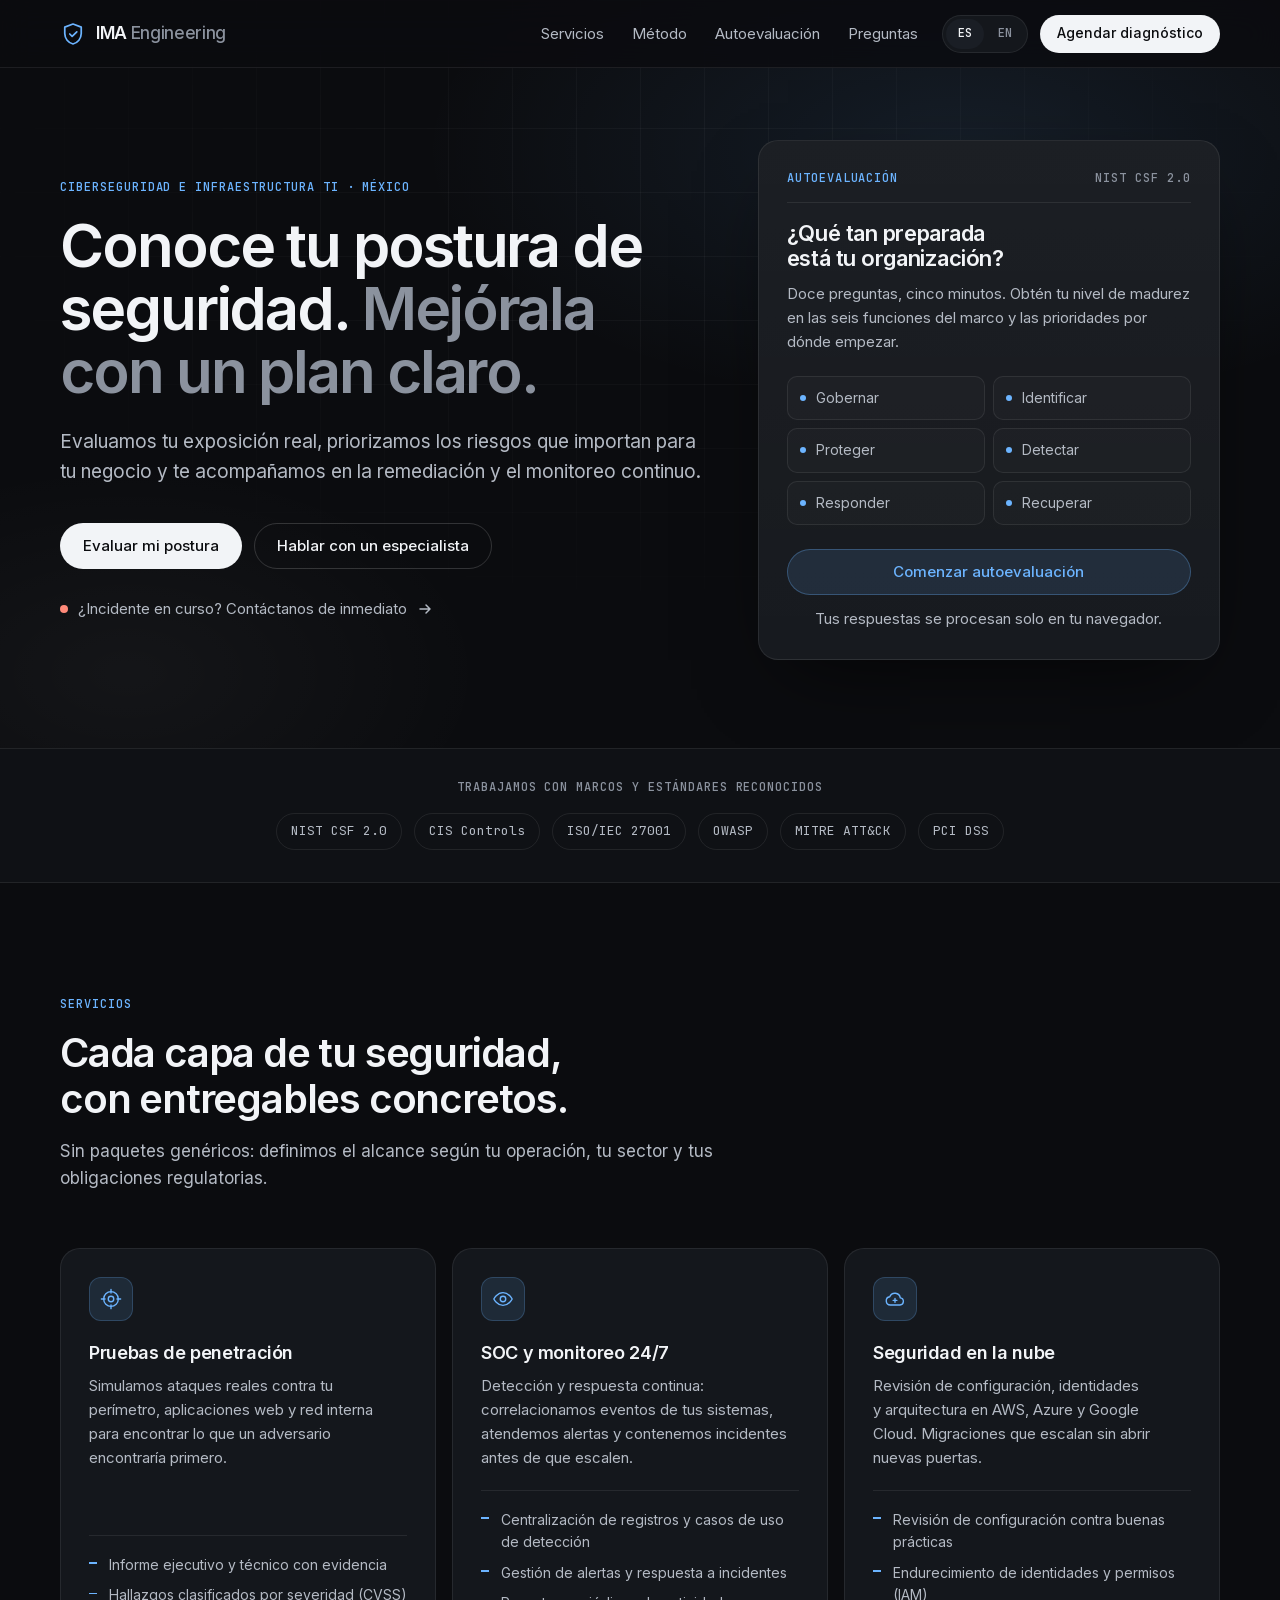
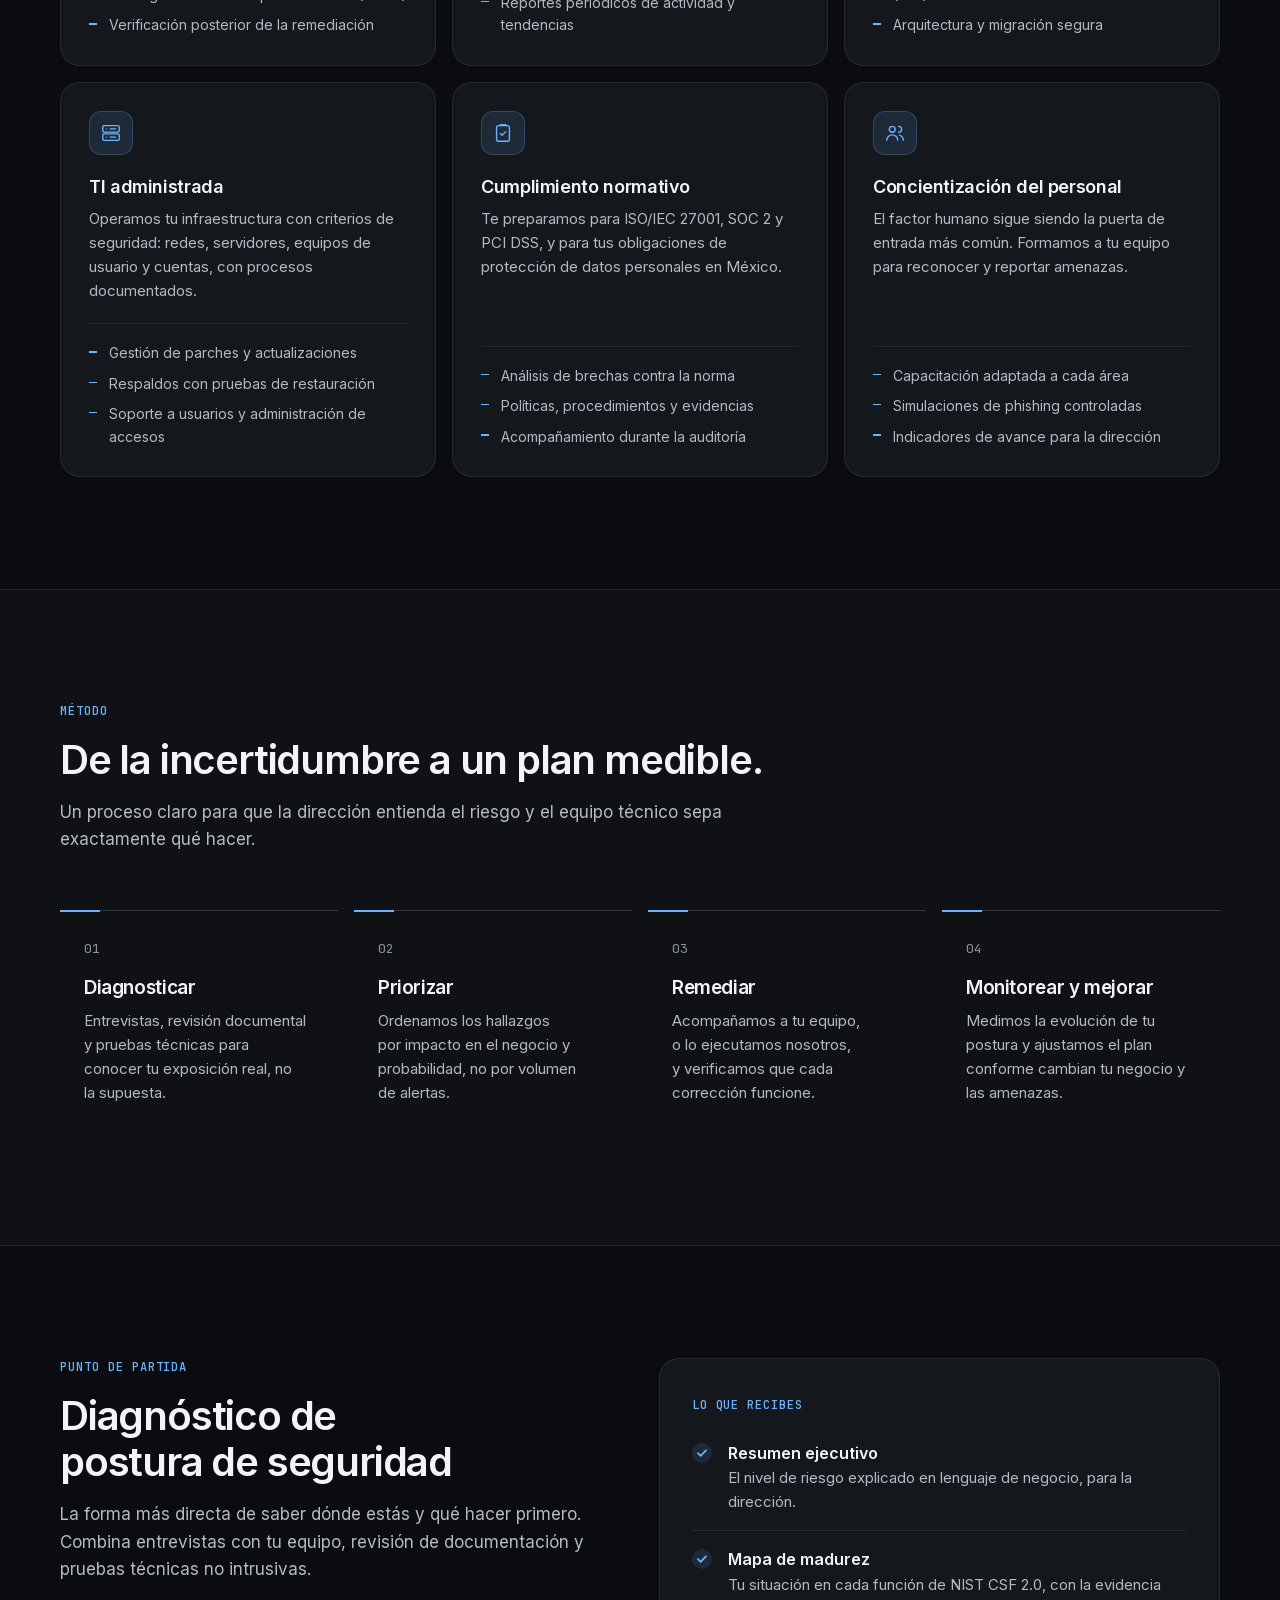
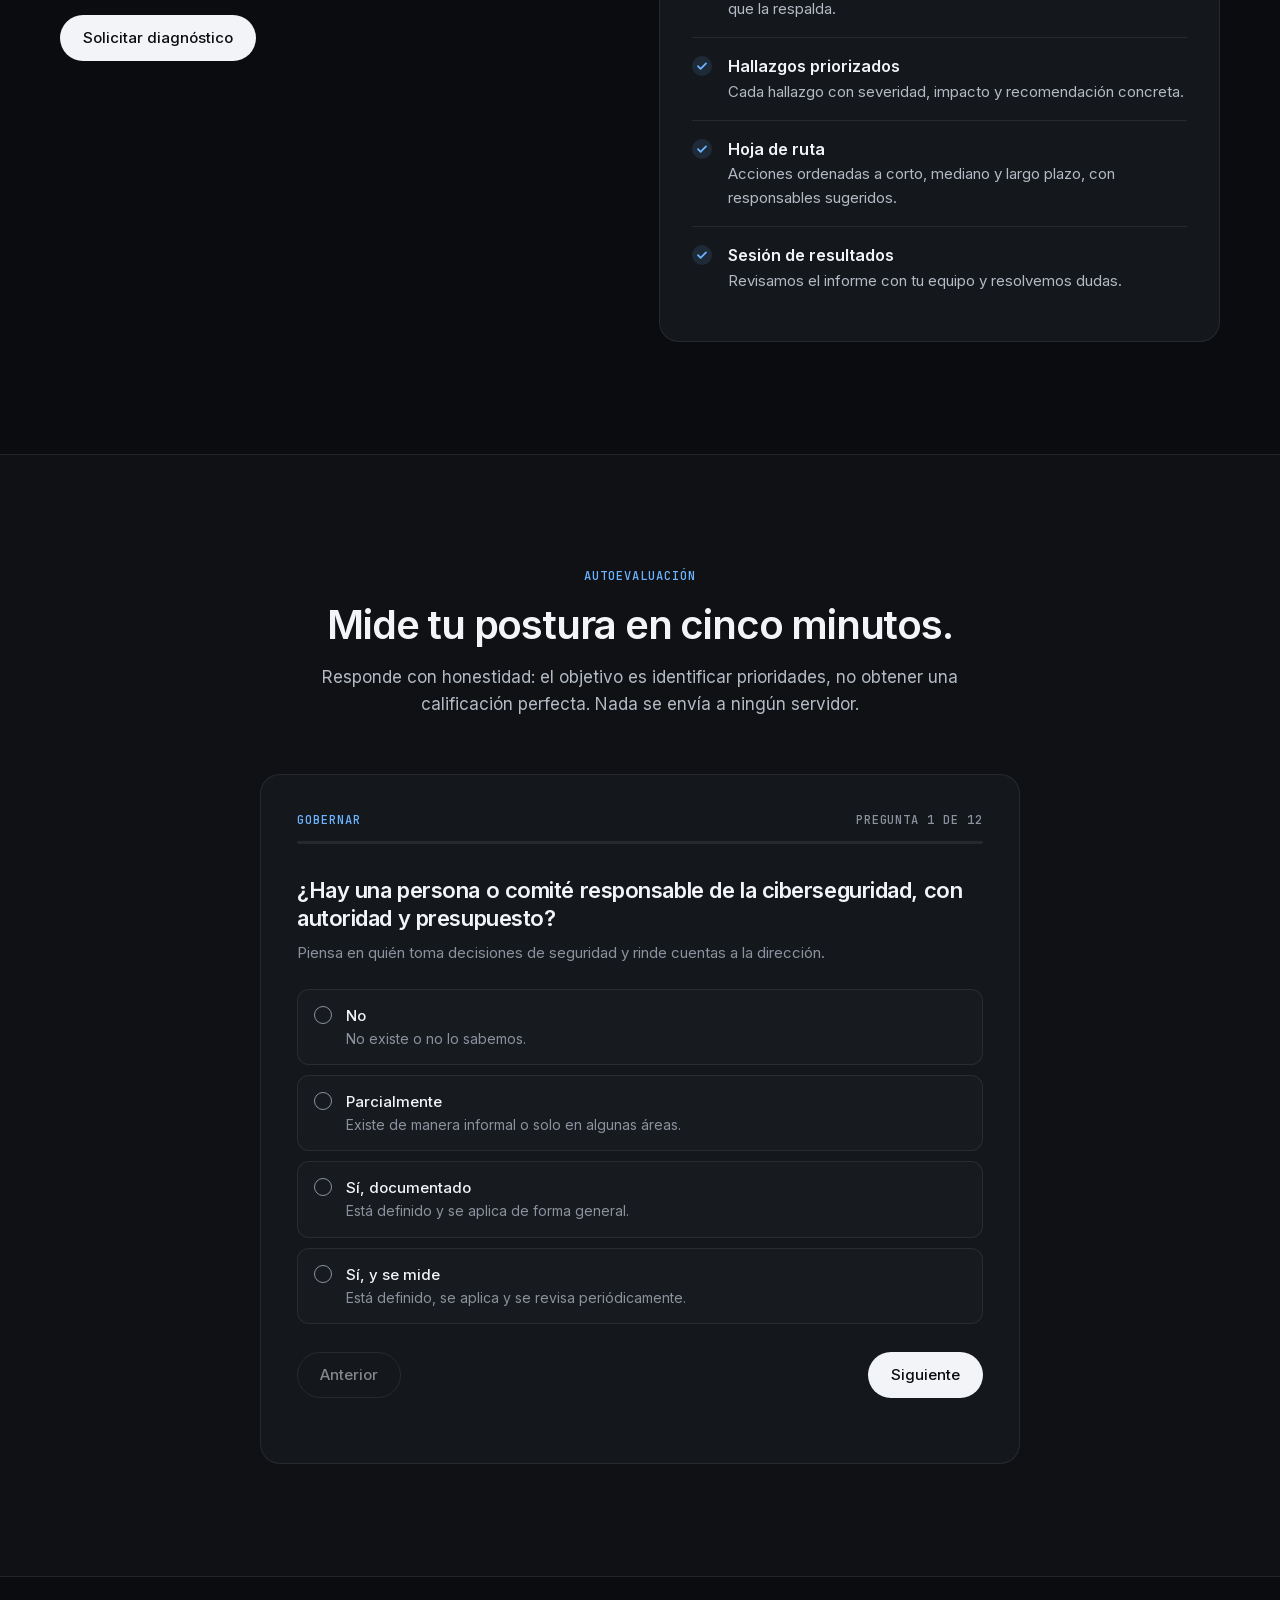
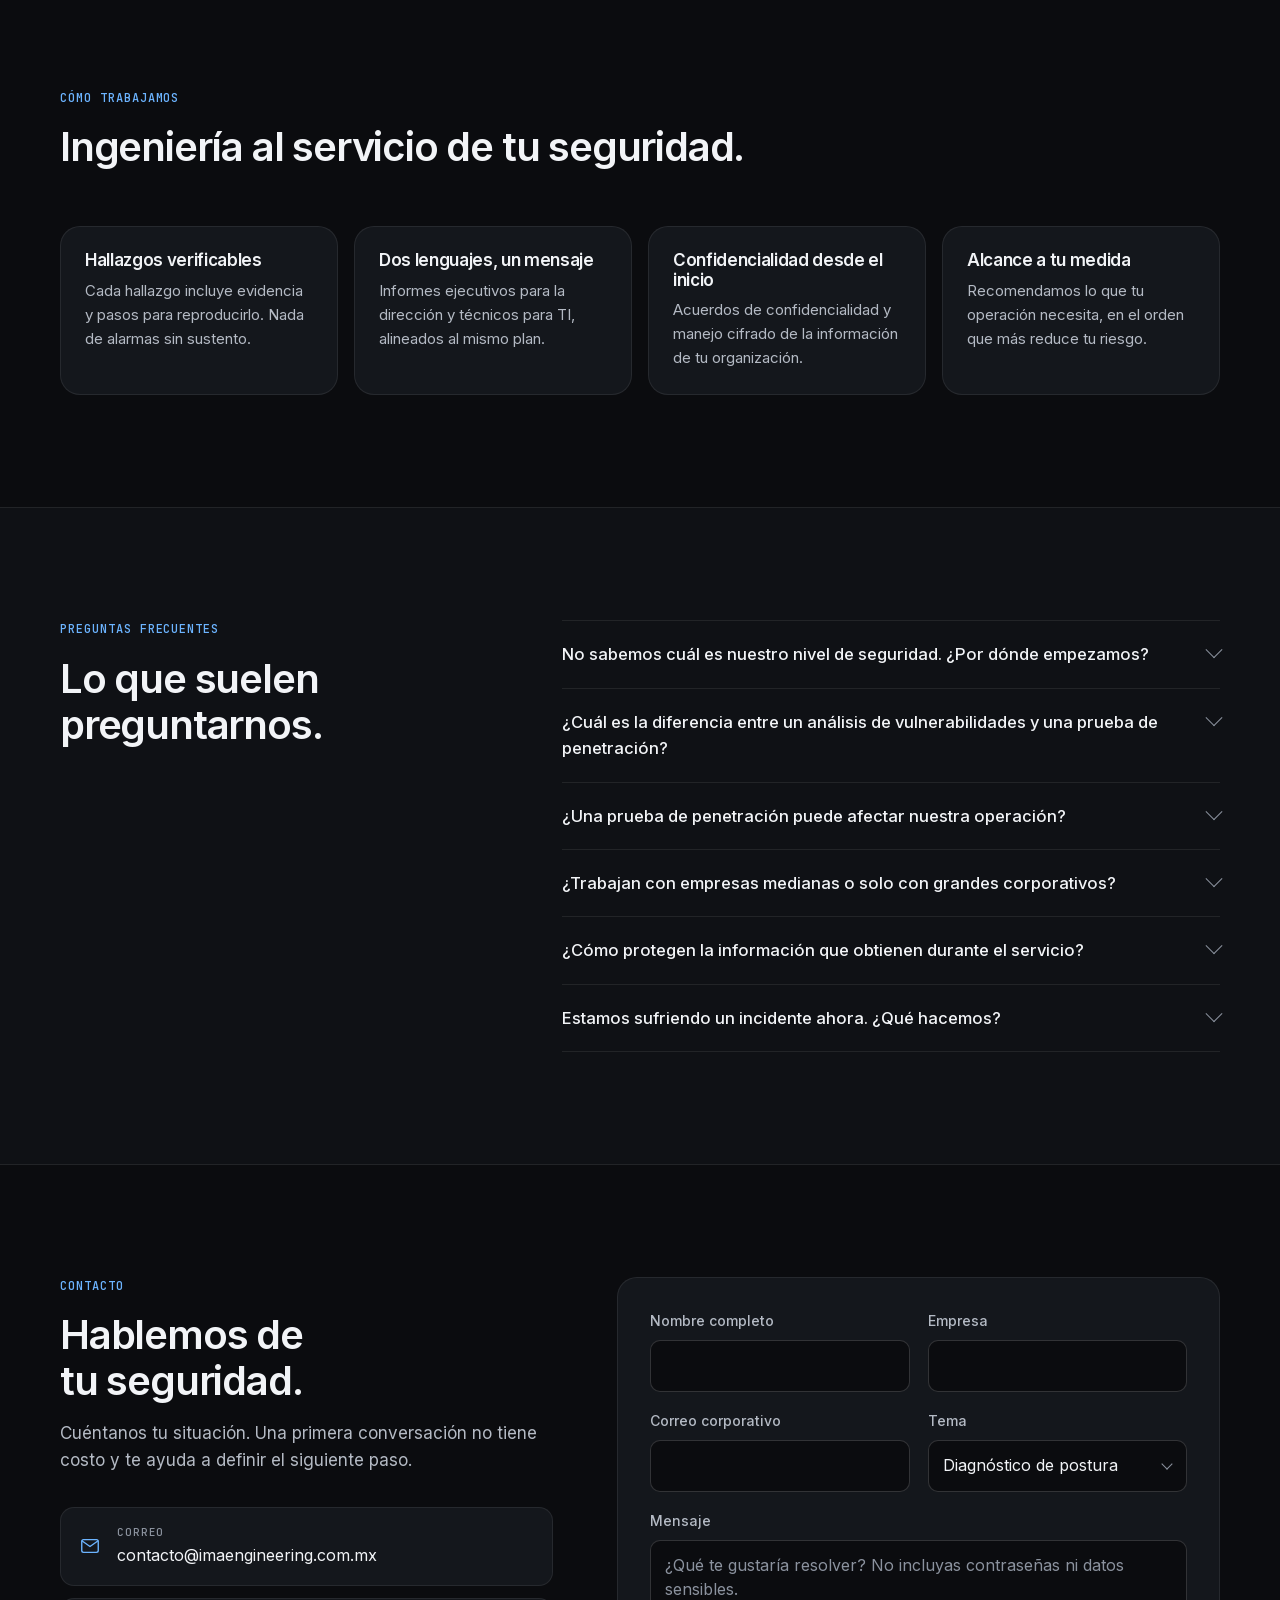
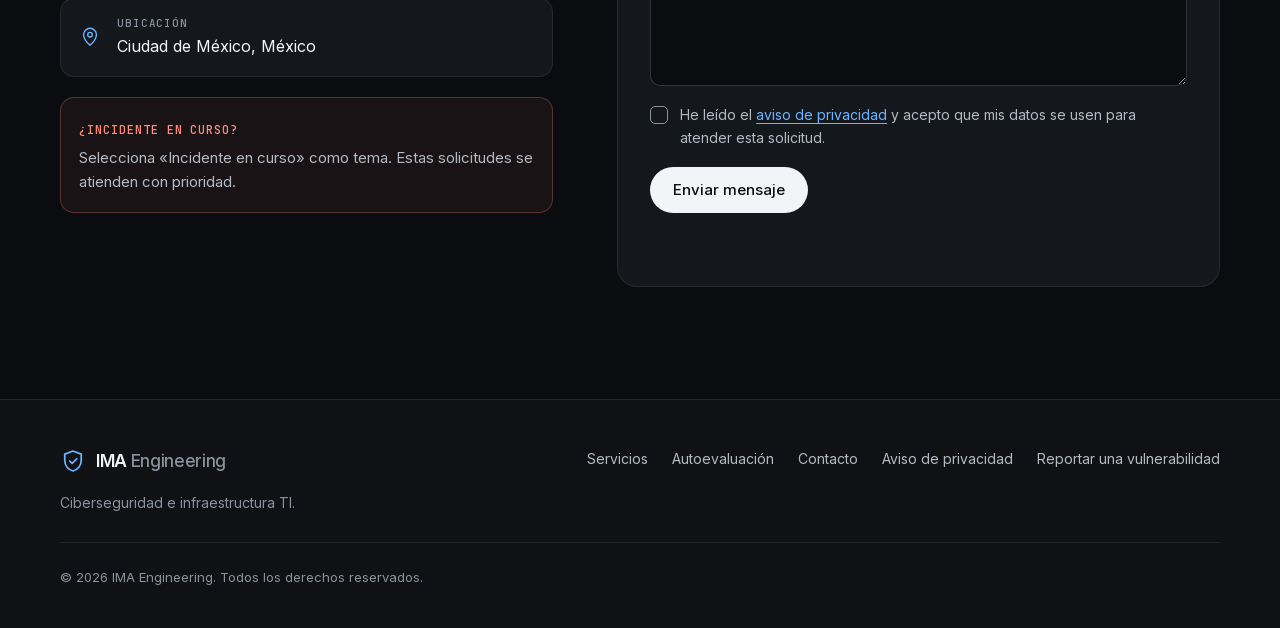
==== index.html @ cc009d23 "Conecta el formulario a Google Apps Script Co-Authored-By: Claude Opus 5.5 <noreply@anthropic.com>" ====
<!DOCTYPE html>
<html lang="es">
<head>
<meta charset="UTF-8">
<meta name="viewport" content="width=device-width, initial-scale=1">
<title>IMA Engineering — Ciberseguridad e infraestructura TI</title>
<meta name="description" content="Consultoría de ciberseguridad en México: diagnóstico de postura, pruebas de penetración, SOC y monitoreo, seguridad en la nube y cumplimiento. Evalúa tu postura de seguridad en minutos.">
<meta name="theme-color" content="#0b0c0f">
<meta name="color-scheme" content="dark">
<link rel="canonical" href="https://www.imaengineering.com.mx/">
<link rel="icon" href="/favicon.svg" type="image/svg+xml">
<link rel="apple-touch-icon" href="/apple-touch-icon.png">
<link rel="preload" href="/assets/fonts/inter-latin.woff2" as="font" type="font/woff2" crossorigin>

<meta property="og:type" content="website">
<meta property="og:site_name" content="IMA Engineering">
<meta property="og:locale" content="es_MX">
<meta property="og:url" content="https://www.imaengineering.com.mx/">
<meta property="og:title" content="IMA Engineering — Ciberseguridad e infraestructura TI">
<meta property="og:description" content="Conoce tu postura de seguridad y mejórala con un plan claro: diagnóstico, pruebas de penetración, monitoreo y cumplimiento.">
<meta property="og:image" content="https://www.imaengineering.com.mx/og-image.png">
<meta property="og:image:width" content="1200">
<meta property="og:image:height" content="630">
<meta name="twitter:card" content="summary_large_image">

<link rel="stylesheet" href="/assets/css/styles.css">
<script src="/assets/js/app.js" defer></script>

<script type="application/ld+json">
{
  "@context": "https://schema.org",
  "@type": "ProfessionalService",
  "name": "IMA Engineering",
  "url": "https://www.imaengineering.com.mx/",
  "logo": "https://www.imaengineering.com.mx/apple-touch-icon.png",
  "email": "contacto@imaengineering.com.mx",
  "description": "Consultoría de ciberseguridad e infraestructura TI: diagnóstico de postura, pruebas de penetración, SOC y monitoreo, seguridad en la nube y cumplimiento.",
  "areaServed": "MX",
  "address": { "@type": "PostalAddress", "addressLocality": "Ciudad de México", "addressCountry": "MX" },
  "knowsAbout": ["Ciberseguridad", "Pruebas de penetración", "NIST Cybersecurity Framework", "ISO/IEC 27001", "Seguridad en la nube", "SOC"]
}
</script>
</head>
<body>

<a class="skip-link" href="#main" data-i18n="skip">Saltar al contenido</a>

<header class="site-header" id="top">
  <div class="container header-inner">
    <a href="#top" class="brand" aria-label="IMA Engineering — inicio">
      <svg class="brand-mark" viewBox="0 0 24 24" aria-hidden="true"><path d="M12 2.8l7.6 2.9v5.9c0 4.6-3.2 8.5-7.6 9.6-4.4-1.1-7.6-5-7.6-9.6V5.7L12 2.8z"/><path d="M9 12l2.2 2.2L15.5 10"/></svg>
      <span class="brand-name">IMA <span>Engineering</span></span>
    </a>

    <nav class="site-nav" id="site-nav" aria-label="Principal">
      <ul>
        <li><a href="#servicios" data-i18n="nav.services">Servicios</a></li>
        <li><a href="#metodo" data-i18n="nav.method">Método</a></li>
        <li><a href="#autoevaluacion" data-i18n="nav.assessment">Autoevaluación</a></li>
        <li><a href="#faq" data-i18n="nav.faq">Preguntas</a></li>
        <li class="nav-cta-mobile"><a href="#contacto" class="btn btn-primary btn-block" data-i18n="nav.contact">Agendar diagnóstico</a></li>
      </ul>
    </nav>

    <div class="header-actions">
      <div class="lang-toggle" role="group" aria-label="Idioma / Language">
        <button type="button" class="lang-btn" data-lang="es" aria-pressed="true">ES</button>
        <button type="button" class="lang-btn" data-lang="en" aria-pressed="false">EN</button>
      </div>
      <a href="#contacto" class="btn btn-primary btn-sm header-cta" data-i18n="nav.contact">Agendar diagnóstico</a>
      <button type="button" class="menu-toggle" aria-controls="site-nav" aria-expanded="false" data-i18n-aria="nav.menu" aria-label="Abrir menú">
        <span></span><span></span>
      </button>
    </div>
  </div>
</header>

<main id="main">

<!-- Hero -->
<section class="hero" aria-labelledby="hero-title">
  <span id="hero" class="anchor-alias" aria-hidden="true"></span>
  <div class="hero-bg" aria-hidden="true"></div>
  <div class="container hero-inner">
    <div class="hero-copy">
      <p class="eyebrow" data-i18n="hero.eyebrow">Ciberseguridad e infraestructura TI · México</p>
      <h1 id="hero-title" data-i18n="hero.title">Conoce tu postura de seguridad. <span class="text-dim">Mejórala con un plan claro.</span></h1>
      <p class="lead" data-i18n="hero.lead">Evaluamos tu exposición real, priorizamos los riesgos que importan para tu negocio y te acompañamos en la remediación y el monitoreo continuo.</p>
      <div class="hero-ctas">
        <a href="#autoevaluacion" class="btn btn-primary" data-i18n="hero.cta1">Evaluar mi postura</a>
        <a href="#contacto" class="btn btn-ghost" data-i18n="hero.cta2">Hablar con un especialista</a>
      </div>
      <a href="#contacto" class="incident-link" data-topic="incidente">
        <span class="pulse" aria-hidden="true"></span>
        <span data-i18n="hero.incident">¿Incidente en curso? Contáctanos de inmediato</span>
        <svg viewBox="0 0 16 16" aria-hidden="true"><path d="M3 8h10M9 4l4 4-4 4"/></svg>
      </a>
    </div>

    <aside class="hero-card" aria-labelledby="hero-card-title">
      <div class="hero-card-head">
        <span class="mono-label" data-i18n="card.label">Autoevaluación</span>
        <span class="mono-label dim">NIST CSF 2.0</span>
      </div>
      <h2 id="hero-card-title" data-i18n="card.title">¿Qué tan preparada está tu organización?</h2>
      <p data-i18n="card.text">Doce preguntas, cinco minutos. Obtén tu nivel de madurez en las seis funciones del marco y las prioridades por dónde empezar.</p>
      <ul class="function-list">
        <li><span class="fn-dot"></span><span data-i18n="fn.GV">Gobernar</span></li>
        <li><span class="fn-dot"></span><span data-i18n="fn.ID">Identificar</span></li>
        <li><span class="fn-dot"></span><span data-i18n="fn.PR">Proteger</span></li>
        <li><span class="fn-dot"></span><span data-i18n="fn.DE">Detectar</span></li>
        <li><span class="fn-dot"></span><span data-i18n="fn.RS">Responder</span></li>
        <li><span class="fn-dot"></span><span data-i18n="fn.RC">Recuperar</span></li>
      </ul>
      <a href="#autoevaluacion" class="btn btn-outline btn-block" data-i18n="card.cta">Comenzar autoevaluación</a>
      <p class="fineprint" data-i18n="card.privacy">Tus respuestas se procesan solo en tu navegador.</p>
    </aside>
  </div>
</section>

<!-- Frameworks -->
<section class="frameworks" aria-labelledby="fw-title">
  <div class="container">
    <h2 id="fw-title" class="mono-label center" data-i18n="fw.title">Trabajamos con marcos y estándares reconocidos</h2>
    <ul class="fw-list">
      <li>NIST CSF 2.0</li>
      <li>CIS Controls</li>
      <li>ISO/IEC 27001</li>
      <li>OWASP</li>
      <li>MITRE ATT&amp;CK</li>
      <li>PCI DSS</li>
    </ul>
  </div>
</section>

<!-- Services -->
<section class="section" id="servicios" aria-labelledby="services-title">
  <span id="services" class="anchor-alias" aria-hidden="true"></span>
  <div class="container">
    <div class="section-head">
      <p class="eyebrow" data-i18n="svc.eyebrow">Servicios</p>
      <h2 id="services-title" data-i18n="svc.title">Cada capa de tu seguridad, con entregables concretos.</h2>
      <p class="section-lead" data-i18n="svc.lead">Sin paquetes genéricos: definimos el alcance según tu operación, tu sector y tus obligaciones regulatorias.</p>
    </div>

    <div class="services-grid">
      <article class="service-card reveal">
        <div class="service-icon" aria-hidden="true"><svg viewBox="0 0 24 24"><circle cx="12" cy="12" r="8"/><circle cx="12" cy="12" r="3"/><path d="M12 1.5v4M12 18.5v4M1.5 12h4M18.5 12h4"/></svg></div>
        <h3 data-i18n="svc.1.t">Pruebas de penetración</h3>
        <p data-i18n="svc.1.d">Simulamos ataques reales contra tu perímetro, aplicaciones web y red interna para encontrar lo que un adversario encontraría primero.</p>
        <ul class="deliverables">
          <li data-i18n="svc.1.a">Informe ejecutivo y técnico con evidencia</li>
          <li data-i18n="svc.1.b">Hallazgos clasificados por severidad (CVSS)</li>
          <li data-i18n="svc.1.c">Verificación posterior de la remediación</li>
        </ul>
      </article>

      <article class="service-card reveal">
        <div class="service-icon" aria-hidden="true"><svg viewBox="0 0 24 24"><path d="M2 12s3.6-7 10-7 10 7 10 7-3.6 7-10 7S2 12 2 12z"/><circle cx="12" cy="12" r="3"/></svg></div>
        <h3 data-i18n="svc.2.t">SOC y monitoreo 24/7</h3>
        <p data-i18n="svc.2.d">Detección y respuesta continua: correlacionamos eventos de tus sistemas, atendemos alertas y contenemos incidentes antes de que escalen.</p>
        <ul class="deliverables">
          <li data-i18n="svc.2.a">Centralización de registros y casos de uso de detección</li>
          <li data-i18n="svc.2.b">Gestión de alertas y respuesta a incidentes</li>
          <li data-i18n="svc.2.c">Reportes periódicos de actividad y tendencias</li>
        </ul>
      </article>

      <article class="service-card reveal">
        <div class="service-icon" aria-hidden="true"><svg viewBox="0 0 24 24"><path d="M7 18.5a4.5 4.5 0 0 1-.7-8.95 6 6 0 0 1 11.5 1.2A3.9 3.9 0 0 1 17.5 18.5H7z"/><path d="M12 11.5v4M10 13.5h4"/></svg></div>
        <h3 data-i18n="svc.3.t">Seguridad en la nube</h3>
        <p data-i18n="svc.3.d">Revisión de configuración, identidades y arquitectura en AWS, Azure y Google Cloud. Migraciones que escalan sin abrir nuevas puertas.</p>
        <ul class="deliverables">
          <li data-i18n="svc.3.a">Revisión de configuración contra buenas prácticas</li>
          <li data-i18n="svc.3.b">Endurecimiento de identidades y permisos (IAM)</li>
          <li data-i18n="svc.3.c">Arquitectura y migración segura</li>
        </ul>
      </article>

      <article class="service-card reveal">
        <div class="service-icon" aria-hidden="true"><svg viewBox="0 0 24 24"><rect x="3" y="4" width="18" height="7" rx="1.5"/><rect x="3" y="13" width="18" height="7" rx="1.5"/><path d="M7 7.5h.01M7 16.5h.01M11 7.5h6M11 16.5h6"/></svg></div>
        <h3 data-i18n="svc.4.t">TI administrada</h3>
        <p data-i18n="svc.4.d">Operamos tu infraestructura con criterios de seguridad: redes, servidores, equipos de usuario y cuentas, con procesos documentados.</p>
        <ul class="deliverables">
          <li data-i18n="svc.4.a">Gestión de parches y actualizaciones</li>
          <li data-i18n="svc.4.b">Respaldos con pruebas de restauración</li>
          <li data-i18n="svc.4.c">Soporte a usuarios y administración de accesos</li>
        </ul>
      </article>

      <article class="service-card reveal">
        <div class="service-icon" aria-hidden="true"><svg viewBox="0 0 24 24"><rect x="5" y="4" width="14" height="17" rx="2"/><path d="M9 4V2.8h6V4M9 12.5l2 2 4-4"/></svg></div>
        <h3 data-i18n="svc.5.t">Cumplimiento normativo</h3>
        <p data-i18n="svc.5.d">Te preparamos para ISO/IEC 27001, SOC 2 y PCI DSS, y para tus obligaciones de protección de datos personales en México.</p>
        <ul class="deliverables">
          <li data-i18n="svc.5.a">Análisis de brechas contra la norma</li>
          <li data-i18n="svc.5.b">Políticas, procedimientos y evidencias</li>
          <li data-i18n="svc.5.c">Acompañamiento durante la auditoría</li>
        </ul>
      </article>

      <article class="service-card reveal">
        <div class="service-icon" aria-hidden="true"><svg viewBox="0 0 24 24"><circle cx="9" cy="8" r="3.2"/><path d="M3 20c0-3.3 2.7-6 6-6s6 2.7 6 6"/><path d="M16 4.8a3.2 3.2 0 0 1 0 6.4M21 20c0-2.6-1.6-4.9-4-5.7"/></svg></div>
        <h3 data-i18n="svc.6.t">Concientización del personal</h3>
        <p data-i18n="svc.6.d">El factor humano sigue siendo la puerta de entrada más común. Formamos a tu equipo para reconocer y reportar amenazas.</p>
        <ul class="deliverables">
          <li data-i18n="svc.6.a">Capacitación adaptada a cada área</li>
          <li data-i18n="svc.6.b">Simulaciones de phishing controladas</li>
          <li data-i18n="svc.6.c">Indicadores de avance para la dirección</li>
        </ul>
      </article>
    </div>
  </div>
</section>

<!-- Method -->
<section class="section section-alt" id="metodo" aria-labelledby="method-title">
  <span id="about" class="anchor-alias" aria-hidden="true"></span>
  <div class="container">
    <div class="section-head">
      <p class="eyebrow" data-i18n="m.eyebrow">Método</p>
      <h2 id="method-title" data-i18n="m.title">De la incertidumbre a un plan medible.</h2>
      <p class="section-lead" data-i18n="m.lead">Un proceso claro para que la dirección entienda el riesgo y el equipo técnico sepa exactamente qué hacer.</p>
    </div>
    <ol class="steps">
      <li class="step reveal">
        <span class="step-num">01</span>
        <h3 data-i18n="m.1.t">Diagnosticar</h3>
        <p data-i18n="m.1.d">Entrevistas, revisión documental y pruebas técnicas para conocer tu exposición real, no la supuesta.</p>
      </li>
      <li class="step reveal">
        <span class="step-num">02</span>
        <h3 data-i18n="m.2.t">Priorizar</h3>
        <p data-i18n="m.2.d">Ordenamos los hallazgos por impacto en el negocio y probabilidad, no por volumen de alertas.</p>
      </li>
      <li class="step reveal">
        <span class="step-num">03</span>
        <h3 data-i18n="m.3.t">Remediar</h3>
        <p data-i18n="m.3.d">Acompañamos a tu equipo, o lo ejecutamos nosotros, y verificamos que cada corrección funcione.</p>
      </li>
      <li class="step reveal">
        <span class="step-num">04</span>
        <h3 data-i18n="m.4.t">Monitorear y mejorar</h3>
        <p data-i18n="m.4.d">Medimos la evolución de tu postura y ajustamos el plan conforme cambian tu negocio y las amenazas.</p>
      </li>
    </ol>
  </div>
</section>

<!-- Posture diagnostic offer -->
<section class="section" id="diagnostico" aria-labelledby="diag-title">
  <div class="container diag-layout">
    <div>
      <p class="eyebrow" data-i18n="d.eyebrow">Punto de partida</p>
      <h2 id="diag-title" data-i18n="d.title">Diagnóstico de postura de seguridad</h2>
      <p class="section-lead" data-i18n="d.lead">La forma más directa de saber dónde estás y qué hacer primero. Combina entrevistas con tu equipo, revisión de documentación y pruebas técnicas no intrusivas.</p>
      <a href="#contacto" class="btn btn-primary" data-topic="diagnostico" data-i18n="d.cta">Solicitar diagnóstico</a>
    </div>
    <div class="diag-panel reveal">
      <p class="mono-label" data-i18n="d.get">Lo que recibes</p>
      <ul class="check-list">
        <li><strong data-i18n="d.1.t">Resumen ejecutivo</strong><span data-i18n="d.1.d">El nivel de riesgo explicado en lenguaje de negocio, para la dirección.</span></li>
        <li><strong data-i18n="d.2.t">Mapa de madurez</strong><span data-i18n="d.2.d">Tu situación en cada función de NIST CSF 2.0, con la evidencia que la respalda.</span></li>
        <li><strong data-i18n="d.3.t">Hallazgos priorizados</strong><span data-i18n="d.3.d">Cada hallazgo con severidad, impacto y recomendación concreta.</span></li>
        <li><strong data-i18n="d.4.t">Hoja de ruta</strong><span data-i18n="d.4.d">Acciones ordenadas a corto, mediano y largo plazo, con responsables sugeridos.</span></li>
        <li><strong data-i18n="d.5.t">Sesión de resultados</strong><span data-i18n="d.5.d">Revisamos el informe con tu equipo y resolvemos dudas.</span></li>
      </ul>
    </div>
  </div>
</section>

<!-- Self assessment -->
<section class="section section-alt" id="autoevaluacion" aria-labelledby="assess-title">
  <div class="container">
    <div class="section-head center">
      <p class="eyebrow" data-i18n="a.eyebrow">Autoevaluación</p>
      <h2 id="assess-title" data-i18n="a.title">Mide tu postura en cinco minutos.</h2>
      <p class="section-lead" data-i18n="a.lead">Responde con honestidad: el objetivo es identificar prioridades, no obtener una calificación perfecta. Nada se envía a ningún servidor.</p>
    </div>

    <div class="assess" id="assess">
      <noscript><p class="assess-noscript">Activa JavaScript para usar la autoevaluación, o <a href="#contacto">contáctanos</a> y la hacemos contigo.</p></noscript>
      <div class="assess-progress" hidden>
        <div class="assess-meta">
          <span class="mono-label" id="assess-fn"></span>
          <span class="mono-label dim" id="assess-count"></span>
        </div>
        <div class="progress-track"><div class="progress-bar" id="assess-bar"></div></div>
      </div>
      <form class="assess-form" id="assess-form" hidden novalidate>
        <fieldset>
          <legend id="assess-q"></legend>
          <p class="assess-hint" id="assess-hint"></p>
          <div class="options" id="assess-options"></div>
        </fieldset>
        <div class="assess-nav">
          <button type="button" class="btn btn-ghost" id="assess-prev" data-i18n="a.prev">Anterior</button>
          <button type="submit" class="btn btn-primary" id="assess-next" data-i18n="a.next">Siguiente</button>
        </div>
      </form>
      <div class="assess-result" id="assess-result" hidden tabindex="-1" aria-live="polite"></div>
    </div>
  </div>
</section>

<!-- Principles -->
<section class="section" aria-labelledby="principles-title">
  <div class="container">
    <div class="section-head">
      <p class="eyebrow" data-i18n="p.eyebrow">Cómo trabajamos</p>
      <h2 id="principles-title" data-i18n="p.title">Ingeniería al servicio de tu seguridad.</h2>
    </div>
    <div class="principles">
      <div class="principle reveal">
        <h3 data-i18n="p.1.t">Hallazgos verificables</h3>
        <p data-i18n="p.1.d">Cada hallazgo incluye evidencia y pasos para reproducirlo. Nada de alarmas sin sustento.</p>
      </div>
      <div class="principle reveal">
        <h3 data-i18n="p.2.t">Dos lenguajes, un mensaje</h3>
        <p data-i18n="p.2.d">Informes ejecutivos para la dirección y técnicos para TI, alineados al mismo plan.</p>
      </div>
      <div class="principle reveal">
        <h3 data-i18n="p.3.t">Confidencialidad desde el inicio</h3>
        <p data-i18n="p.3.d">Acuerdos de confidencialidad y manejo cifrado de la información de tu organización.</p>
      </div>
      <div class="principle reveal">
        <h3 data-i18n="p.4.t">Alcance a tu medida</h3>
        <p data-i18n="p.4.d">Recomendamos lo que tu operación necesita, en el orden que más reduce tu riesgo.</p>
      </div>
    </div>
  </div>
</section>

<!-- FAQ -->
<section class="section section-alt" id="faq" aria-labelledby="faq-title">
  <div class="container faq-layout">
    <div>
      <p class="eyebrow" data-i18n="f.eyebrow">Preguntas frecuentes</p>
      <h2 id="faq-title" data-i18n="f.title">Lo que suelen preguntarnos.</h2>
    </div>
    <div class="faq-list">
      <details>
        <summary data-i18n="f.1.q">No sabemos cuál es nuestro nivel de seguridad. ¿Por dónde empezamos?</summary>
        <p data-i18n="f.1.a">Con la autoevaluación de esta página tendrás una primera idea. El siguiente paso es el diagnóstico de postura: confirma esa idea con evidencia y te entrega una hoja de ruta priorizada.</p>
      </details>
      <details>
        <summary data-i18n="f.2.q">¿Cuál es la diferencia entre un análisis de vulnerabilidades y una prueba de penetración?</summary>
        <p data-i18n="f.2.a">El análisis de vulnerabilidades identifica debilidades conocidas de forma amplia y automatizada. La prueba de penetración va más allá: un especialista intenta explotarlas y encadenarlas para demostrar el impacto real.</p>
      </details>
      <details>
        <summary data-i18n="f.3.q">¿Una prueba de penetración puede afectar nuestra operación?</summary>
        <p data-i18n="f.3.a">Acordamos por escrito el alcance, las ventanas de ejecución y los contactos de escalamiento. Las pruebas de mayor riesgo se coordinan contigo y se pueden realizar fuera de horario.</p>
      </details>
      <details>
        <summary data-i18n="f.4.q">¿Trabajan con empresas medianas o solo con grandes corporativos?</summary>
        <p data-i18n="f.4.a">Con ambas. El alcance se ajusta al tamaño y la complejidad de tu organización, para que la inversión sea proporcional al riesgo.</p>
      </details>
      <details>
        <summary data-i18n="f.5.q">¿Cómo protegen la información que obtienen durante el servicio?</summary>
        <p data-i18n="f.5.a">Firmamos acuerdos de confidencialidad, limitamos el acceso a quienes participan en el proyecto, ciframos la información en tránsito y en reposo, y la eliminamos al cerrar el proyecto según lo acordado.</p>
      </details>
      <details>
        <summary data-i18n="f.6.q">Estamos sufriendo un incidente ahora. ¿Qué hacemos?</summary>
        <p data-i18n="f.6.a">No apagues los equipos afectados: aíslalos de la red para conservar evidencia. Escríbenos de inmediato usando el tema «Incidente en curso» en el formulario y te contactaremos con prioridad.</p>
      </details>
    </div>
  </div>
</section>

<!-- Contact -->
<section class="section" id="contacto" aria-labelledby="contact-title">
  <span id="contact" class="anchor-alias" aria-hidden="true"></span>
  <div class="container contact-layout">
    <div>
      <p class="eyebrow" data-i18n="c.eyebrow">Contacto</p>
      <h2 id="contact-title" data-i18n="c.title">Hablemos de tu seguridad.</h2>
      <p class="section-lead" data-i18n="c.lead">Cuéntanos tu situación. Una primera conversación no tiene costo y te ayuda a definir el siguiente paso.</p>
      <ul class="contact-info">
        <li>
          <svg viewBox="0 0 24 24" aria-hidden="true"><rect x="3" y="5" width="18" height="14" rx="2"/><path d="M3.5 6.5l8.5 6 8.5-6"/></svg>
          <div><span class="mono-label" data-i18n="c.email">Correo</span><a href="mailto:contacto@imaengineering.com.mx">contacto@imaengineering.com.mx</a></div>
        </li>
        <li>
          <svg viewBox="0 0 24 24" aria-hidden="true"><path d="M12 21s-7-6.2-7-11.5a7 7 0 0 1 14 0C19 14.8 12 21 12 21z"/><circle cx="12" cy="9.5" r="2.5"/></svg>
          <div><span class="mono-label" data-i18n="c.loc">Ubicación</span><span data-i18n="c.locv">Ciudad de México, México</span></div>
        </li>
      </ul>
      <div class="incident-box">
        <p class="mono-label alert" data-i18n="c.inc.t">¿Incidente en curso?</p>
        <p data-i18n="c.inc.d">Selecciona «Incidente en curso» como tema. Estas solicitudes se atienden con prioridad.</p>
      </div>
    </div>

    <form class="contact-form" id="contact-form" action="mailto:contacto@imaengineering.com.mx" method="post" enctype="text/plain" novalidate data-endpoint="https://script.google.com/macros/s/AKfycbzgKtANRmc7AVUzpFrGL4bm3VHxTHNglAPPRWrinMG3oj0Am-L0MEJ1S_IWmsJgCCaM/exec">
      <div class="field-row">
        <div class="field">
          <label for="cf-name" data-i18n="c.f.name">Nombre completo</label>
          <input id="cf-name" name="nombre" type="text" autocomplete="name" required maxlength="120">
        </div>
        <div class="field">
          <label for="cf-company" data-i18n="c.f.company">Empresa</label>
          <input id="cf-company" name="empresa" type="text" autocomplete="organization" maxlength="120">
        </div>
      </div>
      <div class="field-row">
        <div class="field">
          <label for="cf-email" data-i18n="c.f.email">Correo corporativo</label>
          <input id="cf-email" name="correo" type="email" autocomplete="email" required maxlength="160">
        </div>
        <div class="field">
          <label for="cf-topic" data-i18n="c.f.topic">Tema</label>
          <div class="select-wrap">
            <select id="cf-topic" name="tema" required>
              <option value="diagnostico" data-i18n="c.t.diag">Diagnóstico de postura</option>
              <option value="pentest" data-i18n="c.t.pentest">Pruebas de penetración</option>
              <option value="soc" data-i18n="c.t.soc">SOC y monitoreo</option>
              <option value="nube" data-i18n="c.t.cloud">Seguridad en la nube</option>
              <option value="ti" data-i18n="c.t.it">TI administrada</option>
              <option value="cumplimiento" data-i18n="c.t.comp">Cumplimiento normativo</option>
              <option value="capacitacion" data-i18n="c.t.train">Concientización del personal</option>
              <option value="incidente" data-i18n="c.t.inc">Incidente en curso</option>
              <option value="otro" data-i18n="c.t.other">Otro</option>
            </select>
          </div>
        </div>
      </div>
      <div class="field">
        <label for="cf-msg" data-i18n="c.f.msg">Mensaje</label>
        <textarea id="cf-msg" name="mensaje" rows="5" required maxlength="4000" data-i18n-placeholder="c.f.msgph" placeholder="¿Qué te gustaría resolver? No incluyas contraseñas ni datos sensibles."></textarea>
      </div>
      <div class="hp" aria-hidden="true">
        <label for="cf-web">Sitio web</label>
        <input id="cf-web" name="sitio_web" type="text" tabindex="-1" autocomplete="off">
      </div>
      <label class="consent">
        <input type="checkbox" name="consentimiento" required>
        <span data-i18n="c.f.consent">He leído el <a href="/aviso-de-privacidad">aviso de privacidad</a> y acepto que mis datos se usen para atender esta solicitud.</span>
      </label>
      <button type="submit" class="btn btn-primary" data-i18n="c.f.send">Enviar mensaje</button>
      <p class="form-status" id="form-status" role="status" aria-live="polite"></p>
    </form>
  </div>
</section>

</main>

<footer class="site-footer">
  <div class="container footer-inner">
    <div>
      <a href="#top" class="brand" aria-label="IMA Engineering — inicio">
        <svg class="brand-mark" viewBox="0 0 24 24" aria-hidden="true"><path d="M12 2.8l7.6 2.9v5.9c0 4.6-3.2 8.5-7.6 9.6-4.4-1.1-7.6-5-7.6-9.6V5.7L12 2.8z"/><path d="M9 12l2.2 2.2L15.5 10"/></svg>
        <span class="brand-name">IMA <span>Engineering</span></span>
      </a>
      <p class="footer-tag" data-i18n="ft.tag">Ciberseguridad e infraestructura TI.</p>
    </div>
    <nav class="footer-links" aria-label="Pie de página">
      <a href="#servicios" data-i18n="nav.services">Servicios</a>
      <a href="#autoevaluacion" data-i18n="nav.assessment">Autoevaluación</a>
      <a href="#contacto" data-i18n="ft.contact">Contacto</a>
      <a href="/aviso-de-privacidad" data-i18n="ft.privacy">Aviso de privacidad</a>
      <a href="/.well-known/security.txt" data-i18n="ft.disclosure">Reportar una vulnerabilidad</a>
    </nav>
    <p class="footer-copy">© <span id="year">2026</span> IMA Engineering. <span data-i18n="ft.rights">Todos los derechos reservados.</span></p>
  </div>
</footer>

</body>
</html>
---- assets/css/styles.css ----
/* IMA Engineering — estilos del sitio */

@font-face {
  font-family: "Inter";
  font-style: normal;
  font-weight: 300 700;
  font-display: swap;
  src: url("../fonts/inter-latin.woff2") format("woff2");
}
@font-face {
  font-family: "JetBrains Mono";
  font-style: normal;
  font-weight: 400 500;
  font-display: swap;
  src: url("../fonts/jetbrains-mono-latin.woff2") format("woff2");
}

:root {
  --bg: #0b0c0f;
  --bg-alt: #0f1115;
  --surface: #14171c;
  --surface-2: #1a1e25;
  --border: rgba(255, 255, 255, 0.08);
  --border-strong: rgba(255, 255, 255, 0.16);
  --text: #f2f4f7;
  --text-2: #b4bac4;   /* ~9:1 sobre --bg */
  --text-3: #8b929e;   /* ~6:1 sobre --bg */
  --accent: #6cb4ff;
  --accent-soft: rgba(108, 180, 255, 0.12);
  --alert: #ff8a7a;
  --ok: #5fd39a;

  --font: "Inter", -apple-system, BlinkMacSystemFont, "Segoe UI", Roboto, "Helvetica Neue", Arial, sans-serif;
  --mono: "JetBrains Mono", ui-monospace, SFMono-Regular, Menlo, Consolas, monospace;

  --radius: 14px;
  --radius-lg: 20px;
  --header-h: 68px;
  --gutter: 24px;
  --max: 1160px;
  color-scheme: dark;
}

*, *::before, *::after { box-sizing: border-box; }
* { margin: 0; padding: 0; }

html {
  -webkit-text-size-adjust: 100%;
  text-size-adjust: 100%;
  scroll-behavior: smooth;
  scroll-padding-top: calc(var(--header-h) + 16px);
}

body {
  background: var(--bg);
  color: var(--text);
  font-family: var(--font);
  font-size: 16px;
  line-height: 1.6;
  -webkit-font-smoothing: antialiased;
  -moz-osx-font-smoothing: grayscale;
  overflow-x: hidden;
}

img, svg { display: block; max-width: 100%; }
a { color: inherit; }
button, input, select, textarea { font: inherit; color: inherit; }
ul, ol { list-style: none; }

:focus-visible {
  outline: 2px solid var(--accent);
  outline-offset: 3px;
  border-radius: 6px;
}

.container {
  width: 100%;
  max-width: calc(var(--max) + var(--gutter) * 2);
  margin: 0 auto;
  padding: 0 var(--gutter);
}

.skip-link {
  position: absolute; left: 16px; top: -100px;
  z-index: 200;
  background: var(--text); color: var(--bg);
  padding: 10px 16px; border-radius: 8px;
  text-decoration: none; font-weight: 500;
}
.skip-link:focus { top: 12px; }

.anchor-alias { position: relative; top: calc(-1 * var(--header-h)); display: block; height: 0; }

/* ---------- Typography ---------- */
h1, h2, h3 { font-weight: 600; letter-spacing: -0.02em; line-height: 1.15; }
h1 { font-size: clamp(2.25rem, 5.2vw, 3.75rem); letter-spacing: -0.035em; line-height: 1.05; }
h2 { font-size: clamp(1.75rem, 3.4vw, 2.5rem); letter-spacing: -0.03em; }
h3 { font-size: 1.125rem; }
h1, h2 { text-wrap: balance; }
p { text-wrap: pretty; }

.text-dim { color: var(--text-3); }

.eyebrow, .mono-label {
  font-family: var(--mono);
  font-size: 0.75rem;
  font-weight: 500;
  letter-spacing: 0.08em;
  text-transform: uppercase;
  color: var(--accent);
}
.eyebrow { display: block; margin-bottom: 16px; }
.mono-label { display: inline-block; }
.mono-label.dim { color: var(--text-3); }
.mono-label.alert { color: var(--alert); }
.center { text-align: center; }

.lead { font-size: clamp(1.0625rem, 1.6vw, 1.1875rem); color: var(--text-2); max-width: 36em; }
.section-lead { color: var(--text-2); font-size: 1.0625rem; max-width: 40em; margin-top: 16px; }
.fineprint { font-size: 0.8125rem; color: var(--text-3); }

/* ---------- Buttons ---------- */
.btn {
  display: inline-flex; align-items: center; justify-content: center; gap: 8px;
  min-height: 46px;
  padding: 12px 22px;
  border-radius: 999px;
  border: 1px solid transparent;
  font-size: 0.9375rem; font-weight: 500;
  line-height: 1.2;
  text-decoration: none;
  cursor: pointer;
  transition: background-color .2s ease, border-color .2s ease, color .2s ease, transform .2s ease;
  -webkit-tap-highlight-color: transparent;
  white-space: nowrap;
}
.btn:active { transform: translateY(1px); }
.btn-primary { background: var(--text); color: var(--bg); }
.btn-primary:hover { background: #ffffff; }
.btn-ghost { background: transparent; color: var(--text); border-color: var(--border-strong); }
.btn-ghost:hover { background: rgba(255,255,255,.05); border-color: rgba(255,255,255,.28); }
.btn-outline { background: var(--accent-soft); color: var(--accent); border-color: rgba(108,180,255,.3); }
.btn-outline:hover { background: rgba(108,180,255,.2); }
.btn-sm { min-height: 38px; padding: 8px 16px; font-size: 0.875rem; }
.btn-block { width: 100%; }
.btn[disabled] { opacity: .5; cursor: not-allowed; }

/* ---------- Header ---------- */
.site-header {
  position: fixed; top: 0; left: 0; right: 0;
  z-index: 100;
  height: var(--header-h);
  background: rgba(11, 12, 15, 0.82);
  -webkit-backdrop-filter: saturate(160%) blur(16px);
  backdrop-filter: saturate(160%) blur(16px);
  border-bottom: 1px solid var(--border);
}
.header-inner { height: 100%; display: flex; align-items: center; gap: 24px; }

.brand { display: inline-flex; align-items: center; gap: 10px; text-decoration: none; color: var(--text); }
.brand-mark { width: 26px; height: 26px; fill: none; stroke: var(--accent); stroke-width: 1.6; stroke-linejoin: round; stroke-linecap: round; }
.brand-name { font-weight: 600; letter-spacing: -0.02em; font-size: 1.0625rem; }
.brand-name span { color: var(--text-3); font-weight: 500; }

.site-nav { margin-left: auto; }
.site-nav ul { display: flex; align-items: center; gap: 28px; }
.site-nav a:not(.btn) {
  color: var(--text-2); text-decoration: none; font-size: 0.9375rem;
  transition: color .2s ease;
}
.site-nav a:not(.btn):hover { color: var(--text); }
.nav-cta-mobile { display: none; }

.header-actions { display: flex; align-items: center; gap: 12px; }

.lang-toggle {
  display: inline-flex; padding: 3px; gap: 2px;
  border: 1px solid var(--border); border-radius: 999px;
  background: var(--surface);
}
.lang-btn {
  font-family: var(--mono); font-size: 0.75rem; font-weight: 500; letter-spacing: .04em;
  min-width: 38px; min-height: 30px; padding: 4px 10px;
  border: 0; border-radius: 999px; background: transparent; color: var(--text-3);
  cursor: pointer; transition: background-color .2s, color .2s;
}
.lang-btn:hover { color: var(--text); }
.lang-btn[aria-pressed="true"] { background: var(--surface-2); color: var(--text); }

.menu-toggle {
  display: none;
  width: 44px; height: 44px;
  border: 1px solid var(--border); border-radius: 12px;
  background: var(--surface); cursor: pointer;
  position: relative;
}
.menu-toggle span {
  position: absolute; left: 13px; right: 13px; height: 1.5px; background: var(--text);
  transition: transform .25s ease;
}
.menu-toggle span:first-child { top: 17px; }
.menu-toggle span:last-child { top: 25px; }
.menu-toggle[aria-expanded="true"] span:first-child { transform: translateY(4px) rotate(45deg); }
.menu-toggle[aria-expanded="true"] span:last-child { transform: translateY(-4px) rotate(-45deg); }

/* ---------- Hero ---------- */
.hero {
  position: relative;
  padding: calc(var(--header-h) + 72px) 0 88px;
  overflow: hidden;
}
.hero-bg {
  position: absolute; inset: 0; z-index: -1;
  background:
    radial-gradient(60% 50% at 75% 20%, rgba(108,180,255,.10), transparent 70%),
    radial-gradient(40% 40% at 10% 90%, rgba(255,255,255,.04), transparent 70%);
}
.hero-bg::after {
  content: "";
  position: absolute; inset: 0;
  background-image:
    linear-gradient(rgba(255,255,255,.035) 1px, transparent 1px),
    linear-gradient(90deg, rgba(255,255,255,.035) 1px, transparent 1px);
  background-size: 64px 64px;
  -webkit-mask-image: radial-gradient(70% 70% at 50% 30%, #000 20%, transparent 80%);
  mask-image: radial-gradient(70% 70% at 50% 30%, #000 20%, transparent 80%);
}
.hero-inner {
  display: grid;
  grid-template-columns: minmax(0, 1.25fr) minmax(0, 0.9fr);
  gap: 56px;
  align-items: center;
}
.hero-copy h1 { margin-bottom: 24px; }
.hero-ctas { display: flex; flex-wrap: wrap; gap: 12px; margin-top: 36px; }

.incident-link {
  display: inline-flex; align-items: center; gap: 10px;
  margin-top: 28px;
  color: var(--text-2); text-decoration: none; font-size: 0.9375rem;
  transition: color .2s;
}
.incident-link:hover { color: var(--text); }
.incident-link svg { width: 16px; height: 16px; fill: none; stroke: currentColor; stroke-width: 1.5; stroke-linecap: round; stroke-linejoin: round; transition: transform .2s; }
.incident-link:hover svg { transform: translateX(3px); }
.pulse {
  width: 8px; height: 8px; border-radius: 50%; background: var(--alert); flex: none;
  box-shadow: 0 0 0 0 rgba(255,138,122,.6);
  animation: pulse 2.4s ease-out infinite;
}
@keyframes pulse {
  0% { box-shadow: 0 0 0 0 rgba(255,138,122,.55); }
  70%, 100% { box-shadow: 0 0 0 10px rgba(255,138,122,0); }
}

.hero-card {
  background: linear-gradient(180deg, rgba(255,255,255,.035), rgba(255,255,255,.01)), var(--surface);
  border: 1px solid var(--border);
  border-radius: var(--radius-lg);
  padding: 28px;
  box-shadow: 0 30px 80px -30px rgba(0,0,0,.7);
}
.hero-card-head { display: flex; justify-content: space-between; gap: 12px; margin-bottom: 18px; padding-bottom: 14px; border-bottom: 1px solid var(--border); }
.hero-card h2 { font-size: 1.375rem; letter-spacing: -0.02em; margin-bottom: 10px; }
.hero-card > p { color: var(--text-2); font-size: 0.9375rem; }
.function-list {
  display: grid; grid-template-columns: 1fr 1fr; gap: 8px;
  margin: 22px 0 24px;
}
.function-list li {
  display: flex; align-items: center; gap: 10px;
  padding: 10px 12px;
  border: 1px solid var(--border); border-radius: 10px;
  background: rgba(255,255,255,.02);
  font-size: 0.875rem; color: var(--text-2);
}
.fn-dot { width: 6px; height: 6px; border-radius: 50%; background: var(--accent); flex: none; }
.hero-card .fineprint { margin-top: 12px; text-align: center; }

/* ---------- Frameworks ---------- */
.frameworks { border-top: 1px solid var(--border); border-bottom: 1px solid var(--border); background: var(--bg-alt); padding: 32px 0; }
.frameworks .mono-label { display: block; color: var(--text-3); margin-bottom: 18px; }
.fw-list { display: flex; flex-wrap: wrap; justify-content: center; gap: 10px 12px; }
.fw-list li {
  font-family: var(--mono); font-size: 0.8125rem; color: var(--text-2);
  padding: 7px 14px; border: 1px solid var(--border); border-radius: 999px;
}

/* ---------- Sections ---------- */
.section { padding: 112px 0; }
.section-alt { background: var(--bg-alt); border-top: 1px solid var(--border); border-bottom: 1px solid var(--border); }
.section-head { max-width: 720px; margin-bottom: 56px; }
.section-head.center { margin-left: auto; margin-right: auto; text-align: center; }
.section-head.center .section-lead { margin-left: auto; margin-right: auto; }

/* Services */
.services-grid {
  display: grid;
  grid-template-columns: repeat(3, minmax(0, 1fr));
  gap: 16px;
}
.service-card {
  display: flex; flex-direction: column;
  padding: 28px;
  background: var(--surface);
  border: 1px solid var(--border);
  border-radius: var(--radius-lg);
  transition: border-color .25s ease, background-color .25s ease;
}
.service-card:hover { border-color: var(--border-strong); background: var(--surface-2); }
.service-icon {
  width: 44px; height: 44px; border-radius: 12px;
  display: grid; place-items: center;
  background: var(--accent-soft); border: 1px solid rgba(108,180,255,.22);
  margin-bottom: 22px;
}
.service-icon svg { width: 22px; height: 22px; fill: none; stroke: var(--accent); stroke-width: 1.5; stroke-linecap: round; stroke-linejoin: round; }
.service-card h3 { margin-bottom: 10px; }
.service-card > p { color: var(--text-2); font-size: 0.9375rem; }
.service-card > p { margin-bottom: 20px; }
.deliverables { margin-top: auto; padding-top: 18px; border-top: 1px solid var(--border); display: grid; gap: 8px; }
.deliverables li {
  position: relative; padding-left: 20px;
  font-size: 0.875rem; color: var(--text-2);
}
.deliverables li::before {
  content: ""; position: absolute; left: 0; top: 0.62em;
  width: 8px; height: 1.5px; background: var(--accent);
}

/* Method */
.steps { display: grid; grid-template-columns: repeat(4, minmax(0, 1fr)); gap: 16px; counter-reset: none; }
.step {
  position: relative;
  padding: 28px 24px 28px;
  border-top: 1px solid var(--border-strong);
}
.step::before {
  content: ""; position: absolute; top: -1px; left: 0; width: 40px; height: 2px; background: var(--accent);
}
.step-num { font-family: var(--mono); font-size: 0.8125rem; color: var(--text-3); display: block; margin-bottom: 18px; }
.step h3 { margin-bottom: 10px; font-size: 1.1875rem; }
.step p { color: var(--text-2); font-size: 0.9375rem; }

/* Diagnostic */
.diag-layout { display: grid; grid-template-columns: minmax(0, 1fr) minmax(0, 1.05fr); gap: 64px; align-items: start; }
.diag-layout .btn { margin-top: 32px; }
.diag-panel {
  background: var(--surface); border: 1px solid var(--border); border-radius: var(--radius-lg);
  padding: 32px;
}
.check-list { margin-top: 20px; display: grid; gap: 0; }
.check-list li {
  display: grid; grid-template-columns: 22px 1fr; column-gap: 14px;
  padding: 16px 0; border-top: 1px solid var(--border);
}
.check-list li:first-child { border-top: 0; padding-top: 4px; }
.check-list li::before {
  content: ""; grid-row: span 2;
  width: 20px; height: 20px; margin-top: 2px; border-radius: 50%;
  background: var(--accent-soft) url("data:image/svg+xml,%3Csvg xmlns='http://www.w3.org/2000/svg' viewBox='0 0 20 20'%3E%3Cpath d='M6 10.2l2.6 2.6L14 7.4' fill='none' stroke='%236cb4ff' stroke-width='1.8' stroke-linecap='round' stroke-linejoin='round'/%3E%3C/svg%3E") center / 20px no-repeat;
}
.check-list strong { font-weight: 600; }
.check-list span { color: var(--text-2); font-size: 0.9375rem; }

/* Assessment */
.assess {
  max-width: 760px; margin: 0 auto;
  background: var(--surface); border: 1px solid var(--border); border-radius: var(--radius-lg);
  padding: 36px;
}
.assess-noscript { color: var(--text-2); text-align: center; }
.assess-meta { display: flex; justify-content: space-between; gap: 12px; margin-bottom: 10px; }
.progress-track { height: 3px; background: var(--border); border-radius: 3px; overflow: hidden; margin-bottom: 32px; }
.progress-bar { height: 100%; width: 0; background: var(--accent); transition: width .35s ease; }
.assess-form fieldset { border: 0; min-width: 0; }
.assess-form legend { font-size: clamp(1.1875rem, 2.4vw, 1.375rem); font-weight: 600; letter-spacing: -0.02em; line-height: 1.3; padding: 0; }
.assess-hint { color: var(--text-3); font-size: 0.9375rem; margin-top: 8px; }
.options { display: grid; gap: 10px; margin-top: 24px; }
.option {
  display: flex; gap: 14px; align-items: flex-start;
  padding: 14px 16px;
  border: 1px solid var(--border); border-radius: 12px;
  background: rgba(255,255,255,.015);
  cursor: pointer;
  transition: border-color .2s, background-color .2s;
}
.option:hover { border-color: var(--border-strong); }
.option input {
  -webkit-appearance: none; appearance: none;
  flex: none; width: 18px; height: 18px; margin-top: 2px;
  border: 1.5px solid var(--text-3); border-radius: 50%;
  display: grid; place-items: center; cursor: pointer;
}
.option input::after { content: ""; width: 8px; height: 8px; border-radius: 50%; background: var(--bg); transform: scale(0); transition: transform .15s; }
.option input:checked { border-color: var(--accent); background: var(--accent); }
.option input:checked::after { transform: scale(1); }
.option input:focus-visible { outline: 2px solid var(--accent); outline-offset: 3px; }
.option.is-checked { border-color: rgba(108,180,255,.5); background: var(--accent-soft); }
.option-text strong { display: block; font-weight: 500; font-size: 0.9375rem; }
.option-text span { display: block; color: var(--text-3); font-size: 0.875rem; }
.assess-nav { display: flex; justify-content: space-between; gap: 12px; margin-top: 28px; }
.assess-error { color: var(--alert); font-size: 0.875rem; margin-top: 12px; min-height: 1.2em; }

.assess-result:focus { outline: none; }
.result-head { text-align: center; margin-bottom: 32px; }
.result-level {
  display: inline-block; margin: 12px 0 10px;
  font-size: clamp(1.75rem, 4vw, 2.25rem); font-weight: 600; letter-spacing: -0.03em;
}
.result-head p { color: var(--text-2); max-width: 34em; margin: 0 auto; }
.result-bars { display: grid; gap: 14px; margin-bottom: 32px; }
.result-row { display: grid; grid-template-columns: 120px 1fr 104px; gap: 14px; align-items: center; font-size: 0.9375rem; }
.result-row .track { height: 8px; border-radius: 8px; background: rgba(255,255,255,.06); overflow: hidden; }
.result-row .fill { height: 100%; border-radius: 8px; background: var(--accent); width: 0; transition: width .6s ease; }
.result-row .lvl { font-family: var(--mono); font-size: 0.75rem; color: var(--text-3); text-align: right; text-transform: uppercase; letter-spacing: .04em; }
.result-row.is-low .fill { background: var(--alert); }
.result-recs { border-top: 1px solid var(--border); padding-top: 24px; }
.result-recs h3 { margin-bottom: 14px; }
.result-recs ol { display: grid; gap: 14px; counter-reset: rec; }
.result-recs li { counter-increment: rec; display: grid; grid-template-columns: 28px 1fr; gap: 10px; color: var(--text-2); font-size: 0.9375rem; }
.result-recs li::before { content: counter(rec, decimal-leading-zero); font-family: var(--mono); font-size: 0.8125rem; color: var(--accent); padding-top: 2px; }
.result-recs li strong { color: var(--text); font-weight: 600; }
.result-actions { display: flex; flex-wrap: wrap; gap: 12px; margin-top: 28px; }
.result-note { margin-top: 18px; font-size: 0.8125rem; color: var(--text-3); }

/* Principles */
.principles { display: grid; grid-template-columns: repeat(4, minmax(0, 1fr)); gap: 16px; }
.principle { padding: 24px; border: 1px solid var(--border); border-radius: var(--radius-lg); background: var(--surface); }
.principle h3 { margin-bottom: 8px; font-size: 1.0625rem; }
.principle p { color: var(--text-2); font-size: 0.9375rem; }

/* FAQ */
.faq-layout { display: grid; grid-template-columns: minmax(0, 0.8fr) minmax(0, 1.2fr); gap: 64px; align-items: start; }
.faq-list { border-top: 1px solid var(--border); }
.faq-list details { border-bottom: 1px solid var(--border); }
.faq-list summary {
  list-style: none; cursor: pointer;
  display: flex; justify-content: space-between; align-items: flex-start; gap: 20px;
  padding: 20px 0; font-weight: 500; font-size: 1.0313rem;
}
.faq-list summary::-webkit-details-marker { display: none; }
.faq-list summary::after {
  content: ""; flex: none; width: 12px; height: 12px; margin-top: 7px;
  border-right: 1.5px solid var(--text-3); border-bottom: 1.5px solid var(--text-3);
  transform: rotate(45deg) translate(-3px, -3px);
  transition: transform .25s ease;
}
.faq-list details[open] summary::after { transform: rotate(-135deg) translate(-3px, -3px); }
.faq-list summary:hover { color: #fff; }
.faq-list details p { color: var(--text-2); padding: 0 32px 22px 0; }

/* Contact */
.contact-layout { display: grid; grid-template-columns: minmax(0, 0.9fr) minmax(0, 1.1fr); gap: 64px; align-items: start; }
.contact-info { margin-top: 32px; display: grid; gap: 12px; }
.contact-info li {
  display: flex; align-items: center; gap: 16px;
  padding: 16px 18px; border: 1px solid var(--border); border-radius: var(--radius); background: var(--surface);
}
.contact-info svg { width: 22px; height: 22px; flex: none; fill: none; stroke: var(--accent); stroke-width: 1.5; stroke-linecap: round; stroke-linejoin: round; }
.contact-info .mono-label { display: block; color: var(--text-3); font-size: 0.6875rem; margin-bottom: 2px; }
.contact-info a { text-decoration: none; word-break: break-all; }
.contact-info a:hover { text-decoration: underline; text-underline-offset: 3px; }
.incident-box {
  margin-top: 20px; padding: 18px; border-radius: var(--radius);
  border: 1px solid rgba(255,138,122,.28); background: rgba(255,138,122,.06);
}
.incident-box p:last-child { color: var(--text-2); font-size: 0.9375rem; margin-top: 4px; }

.contact-form {
  display: grid; gap: 18px;
  background: var(--surface); border: 1px solid var(--border); border-radius: var(--radius-lg);
  padding: 32px;
}
.field-row { display: grid; grid-template-columns: 1fr 1fr; gap: 18px; }
.field { display: grid; gap: 8px; min-width: 0; }
.field label { font-size: 0.875rem; font-weight: 500; color: var(--text-2); }
.field input, .field select, .field textarea {
  width: 100%;
  background: var(--bg); color: var(--text);
  border: 1px solid var(--border-strong); border-radius: 10px;
  padding: 12px 14px; min-height: 46px;
  font-size: 1rem; /* evita el zoom automático de iOS */
  transition: border-color .2s, box-shadow .2s;
  -webkit-appearance: none; appearance: none;
}
.field textarea { resize: vertical; min-height: 132px; line-height: 1.5; }
.field input::placeholder, .field textarea::placeholder { color: var(--text-3); opacity: 1; }
.field input:focus, .field select:focus, .field textarea:focus {
  outline: none; border-color: var(--accent); box-shadow: 0 0 0 3px rgba(108,180,255,.18);
}
.field [aria-invalid="true"] { border-color: var(--alert); }
.select-wrap { position: relative; }
.select-wrap::after {
  content: ""; position: absolute; right: 16px; top: 50%; pointer-events: none;
  width: 8px; height: 8px; margin-top: -6px;
  border-right: 1.5px solid var(--text-3); border-bottom: 1.5px solid var(--text-3);
  transform: rotate(45deg);
}
.field select { padding-right: 40px; cursor: pointer; }
.field select option { background: var(--surface); color: var(--text); }

.hp { position: absolute; left: -10000px; width: 1px; height: 1px; overflow: hidden; }

.consent { display: flex; gap: 12px; align-items: flex-start; font-size: 0.875rem; color: var(--text-2); cursor: pointer; }
.consent input {
  -webkit-appearance: none; appearance: none;
  flex: none; width: 18px; height: 18px; margin-top: 2px;
  border: 1.5px solid var(--text-3); border-radius: 5px; cursor: pointer;
  display: grid; place-items: center;
}
.consent input:checked { background: var(--accent); border-color: var(--accent); }
.consent input:checked::after {
  content: ""; width: 9px; height: 5px; margin-top: -2px;
  border-left: 2px solid var(--bg); border-bottom: 2px solid var(--bg); transform: rotate(-45deg);
}
.consent input[aria-invalid="true"] { border-color: var(--alert); }
.consent a { color: var(--accent); text-underline-offset: 3px; }
.contact-form .btn { justify-self: start; }
.form-status { font-size: 0.9375rem; min-height: 1.5em; }
.form-status.is-error { color: var(--alert); }
.form-status.is-ok { color: var(--ok); }

/* Footer */
.site-footer { border-top: 1px solid var(--border); padding: 48px 0 40px; background: var(--bg-alt); }
.footer-inner { display: grid; grid-template-columns: 1fr auto; gap: 28px 40px; align-items: start; }
.footer-tag { color: var(--text-3); font-size: 0.875rem; margin-top: 10px; }
.footer-links { display: flex; flex-wrap: wrap; gap: 10px 24px; justify-content: flex-end; }
.footer-links a { color: var(--text-2); text-decoration: none; font-size: 0.875rem; }
.footer-links a:hover { color: var(--text); }
.footer-copy { grid-column: 1 / -1; color: var(--text-3); font-size: 0.8125rem; padding-top: 24px; border-top: 1px solid var(--border); }

/* Reveal: JS solo oculta lo que está fuera de pantalla al cargar */
.reveal { transition: opacity .7s ease, transform .7s ease; }
.reveal.is-pending { opacity: 0; transform: translateY(16px); }

/* ---------- Responsive ---------- */
@media (max-width: 1080px) {
  .services-grid { grid-template-columns: repeat(2, minmax(0, 1fr)); }
  .steps, .principles { grid-template-columns: repeat(2, minmax(0, 1fr)); }
}

@media (max-width: 920px) {
  .site-nav {
    position: fixed; top: var(--header-h); left: 0; right: 0;
    margin: 0;
    background: var(--bg);
    border-bottom: 1px solid var(--border);
    box-shadow: 0 24px 48px -12px rgba(0,0,0,.6);
    padding: 12px var(--gutter) 24px;
    max-height: calc(100vh - var(--header-h));
    overflow-y: auto;
    visibility: hidden; opacity: 0; transform: translateY(-8px);
    transition: opacity .2s ease, transform .2s ease, visibility 0s linear .2s;
  }
  .site-nav.is-open { visibility: visible; opacity: 1; transform: none; transition: opacity .2s ease, transform .2s ease; }
  .site-nav ul { flex-direction: column; align-items: stretch; gap: 0; }
  .site-nav li a:not(.btn) { display: block; padding: 14px 0; font-size: 1.0625rem; color: var(--text); border-bottom: 1px solid var(--border); }
  .nav-cta-mobile { display: block; margin-top: 20px; }
  .menu-toggle { display: block; }
  .header-cta { display: none; }
  .header-actions { margin-left: auto; }

  .hero { padding: calc(var(--header-h) + 48px) 0 72px; }
  .hero-inner, .diag-layout, .faq-layout, .contact-layout { grid-template-columns: minmax(0, 1fr); gap: 40px; }
  .section { padding: 80px 0; }
  .section-head { margin-bottom: 40px; }
}

@media (max-width: 640px) {
  :root { --gutter: 16px; --header-h: 60px; }
  .services-grid, .steps, .principles { grid-template-columns: minmax(0, 1fr); }
  .hero-ctas .btn { flex: 1 1 100%; }
  .function-list { grid-template-columns: 1fr 1fr; }
  .hero-card, .diag-panel, .contact-form { padding: 22px; }
  .assess { padding: 22px 18px; }
  .field-row { grid-template-columns: minmax(0, 1fr); }
  .contact-form .btn { justify-self: stretch; }
  .result-row { grid-template-columns: 1fr auto; row-gap: 6px; }
  .result-row .track { grid-column: 1 / -1; grid-row: 2; }
  .assess-nav .btn { flex: 1; }
  .footer-inner { grid-template-columns: minmax(0, 1fr); }
  .footer-links { justify-content: flex-start; }
  .faq-list details p { padding-right: 0; }
}

@media (max-width: 359px) {
  .brand-name span { display: none; }
}

@media (prefers-reduced-motion: reduce) {
  html { scroll-behavior: auto; }
  *, *::before, *::after { animation-duration: 0.01ms !important; animation-iteration-count: 1 !important; transition-duration: 0.01ms !important; }
  .reveal.is-pending { opacity: 1; transform: none; }
}

@media print {
  .site-header, .hero-card, .assess, .contact-form, .incident-link { display: none; }
  body { background: #fff; color: #000; }
}

/* Páginas secundarias (aviso de privacidad, 404) */
.legal { padding: calc(var(--header-h) + 64px) 0 96px; }
.legal-inner { max-width: 760px; }
.legal h1 { font-size: clamp(2rem, 4vw, 2.75rem); margin-bottom: 8px; }
.legal-updated { color: var(--text-3); font-size: 0.875rem; margin-bottom: 40px; }
.legal h2 { font-size: 1.25rem; margin: 40px 0 12px; }
.legal p, .legal li { color: var(--text-2); }
.legal p + p { margin-top: 12px; }
.legal ul { margin: 12px 0; display: grid; gap: 8px; }
.legal li { position: relative; padding-left: 20px; }
.legal li::before { content: ""; position: absolute; left: 0; top: 0.75em; width: 8px; height: 1.5px; background: var(--accent); }
.legal a:not(.btn) { color: var(--accent); text-underline-offset: 3px; }
.legal-back { margin-top: 48px; }
.notfound { min-height: 100vh; display: flex; align-items: center; padding: 64px 0; }
.notfound h1 { margin-bottom: 16px; }
.brand + .header-actions { margin-left: auto; }
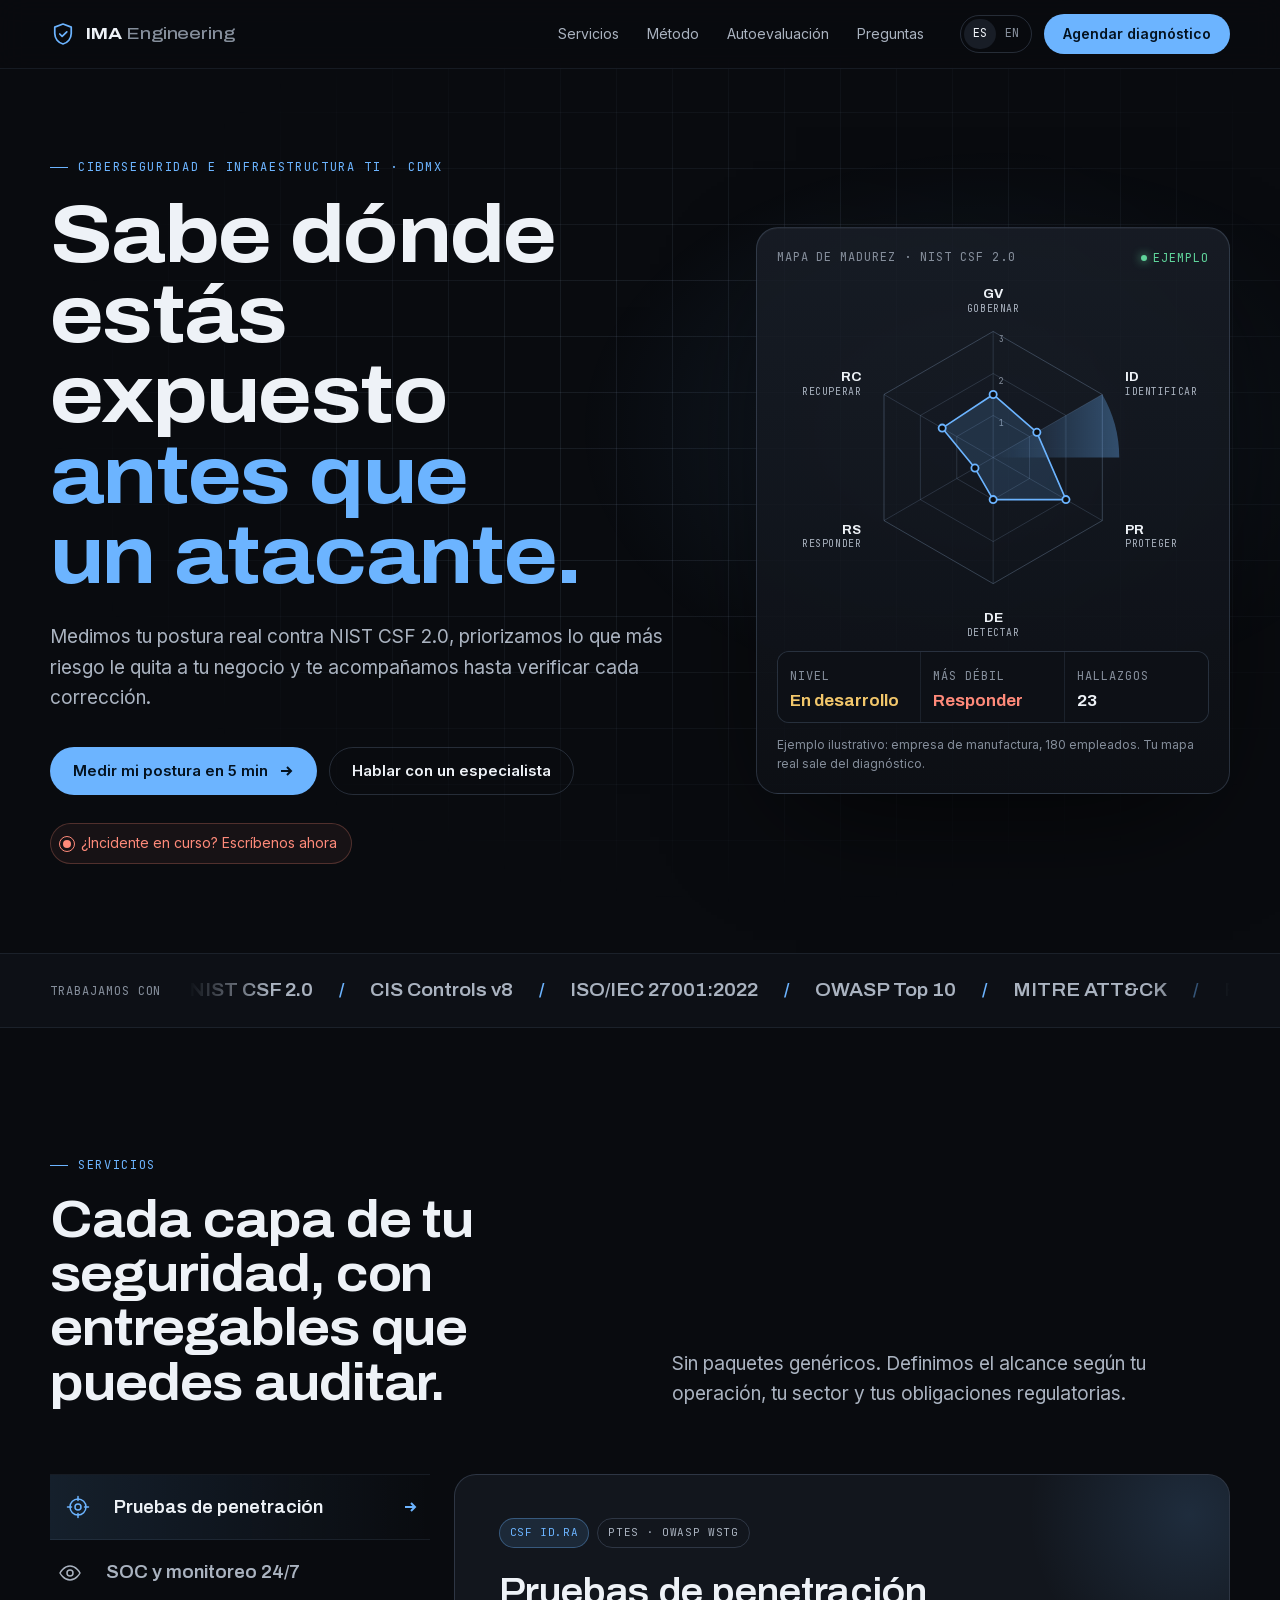
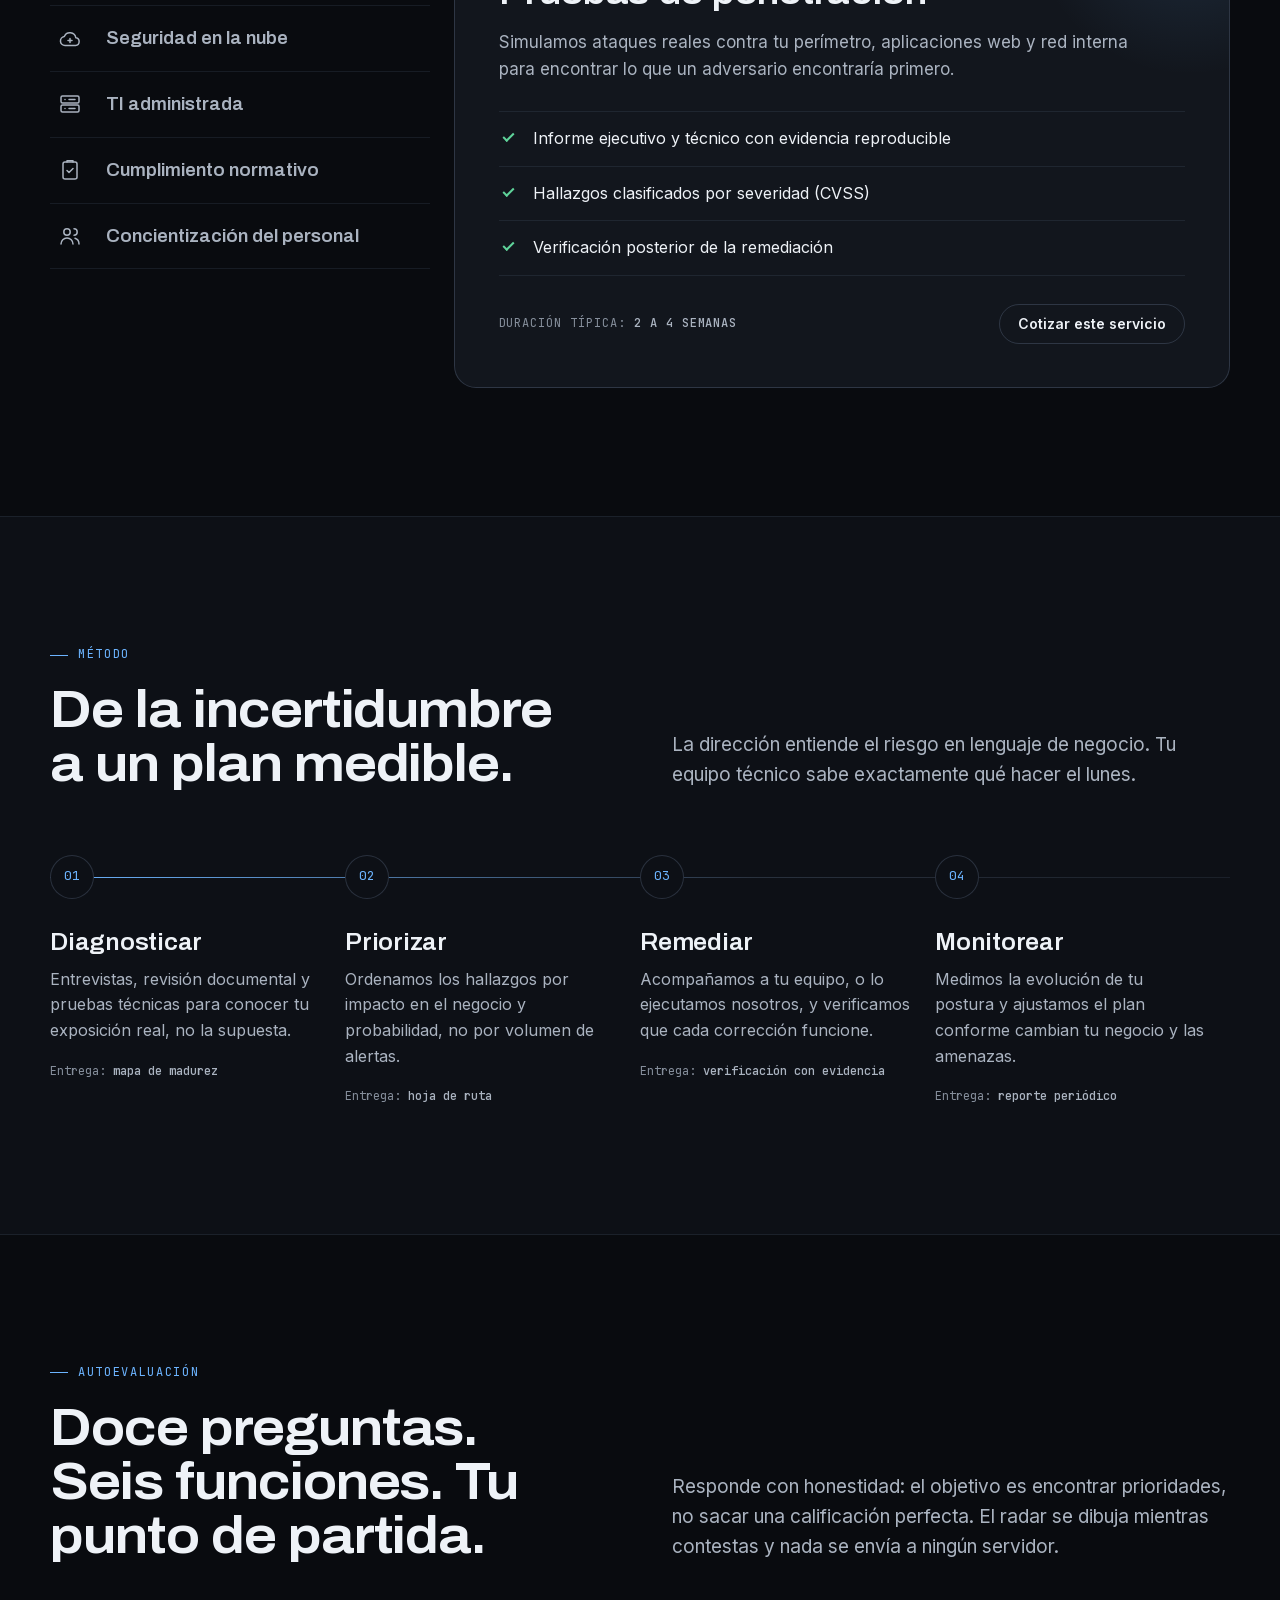
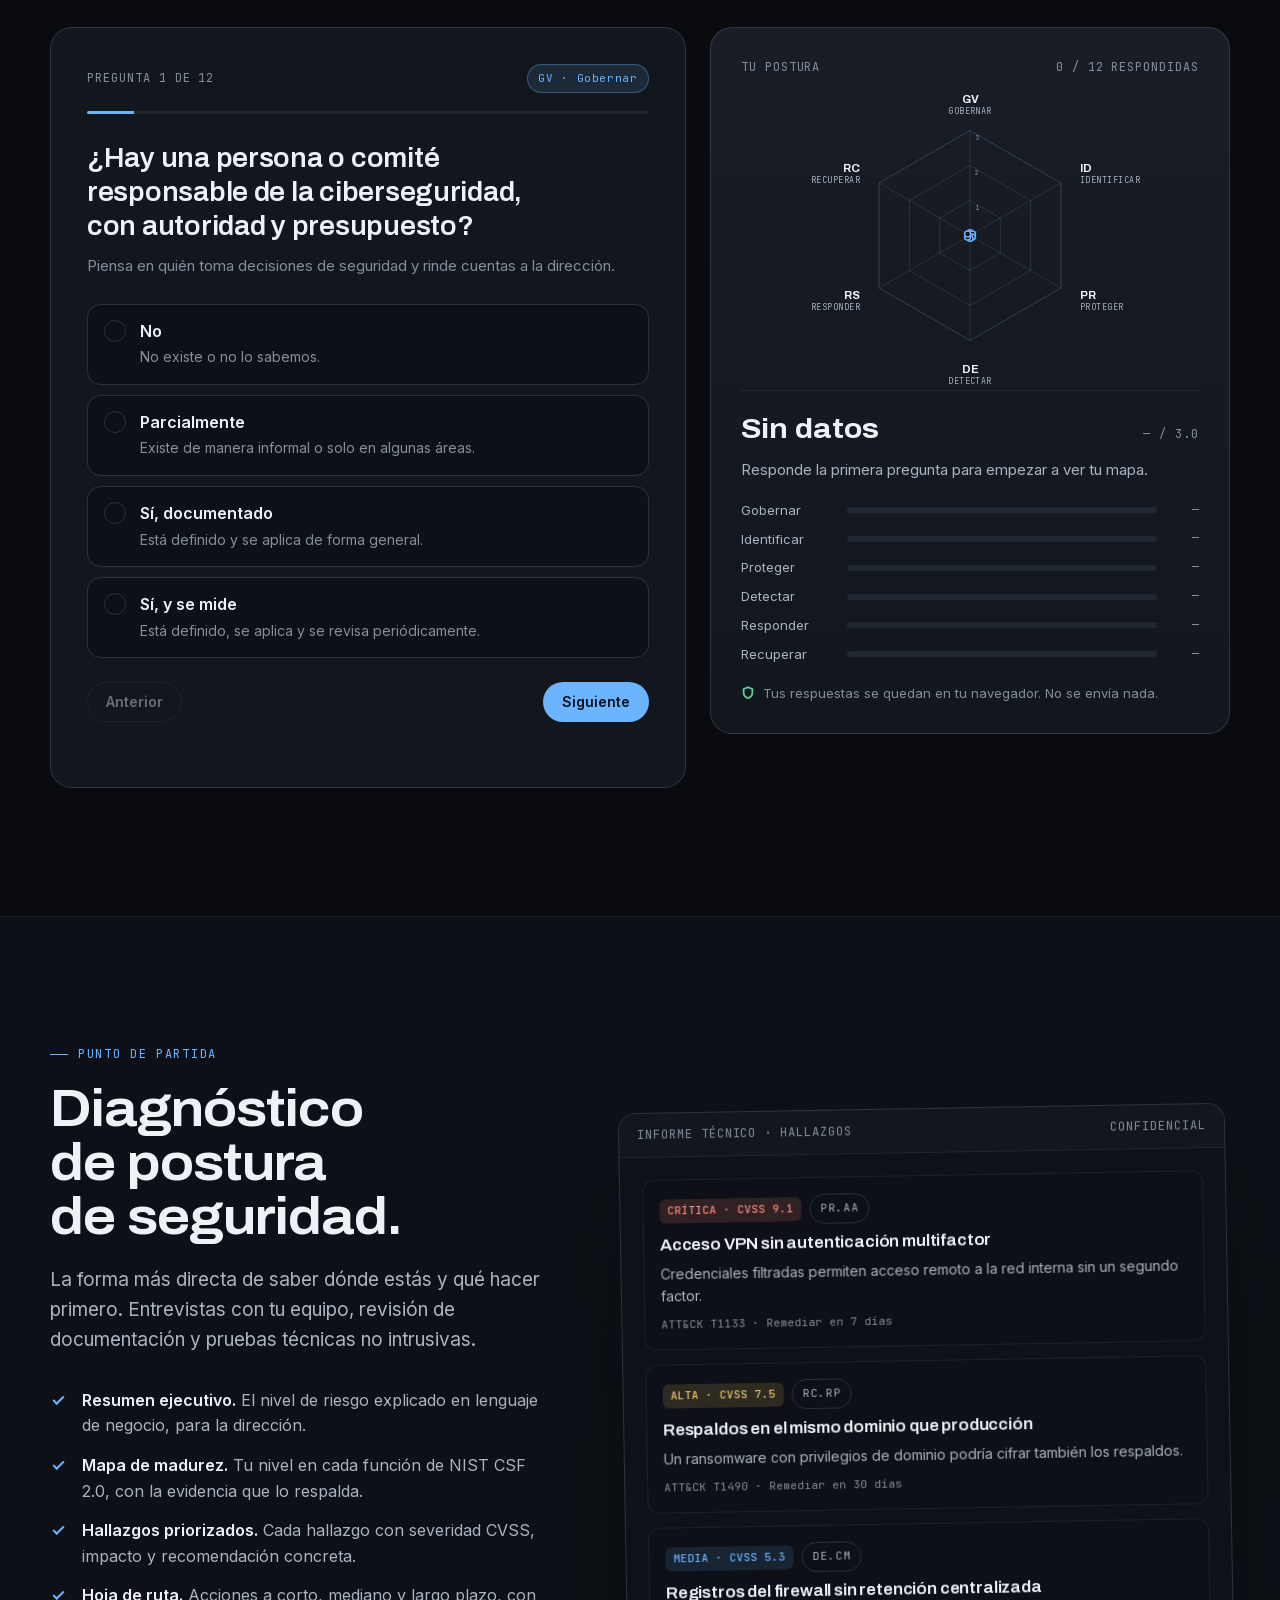
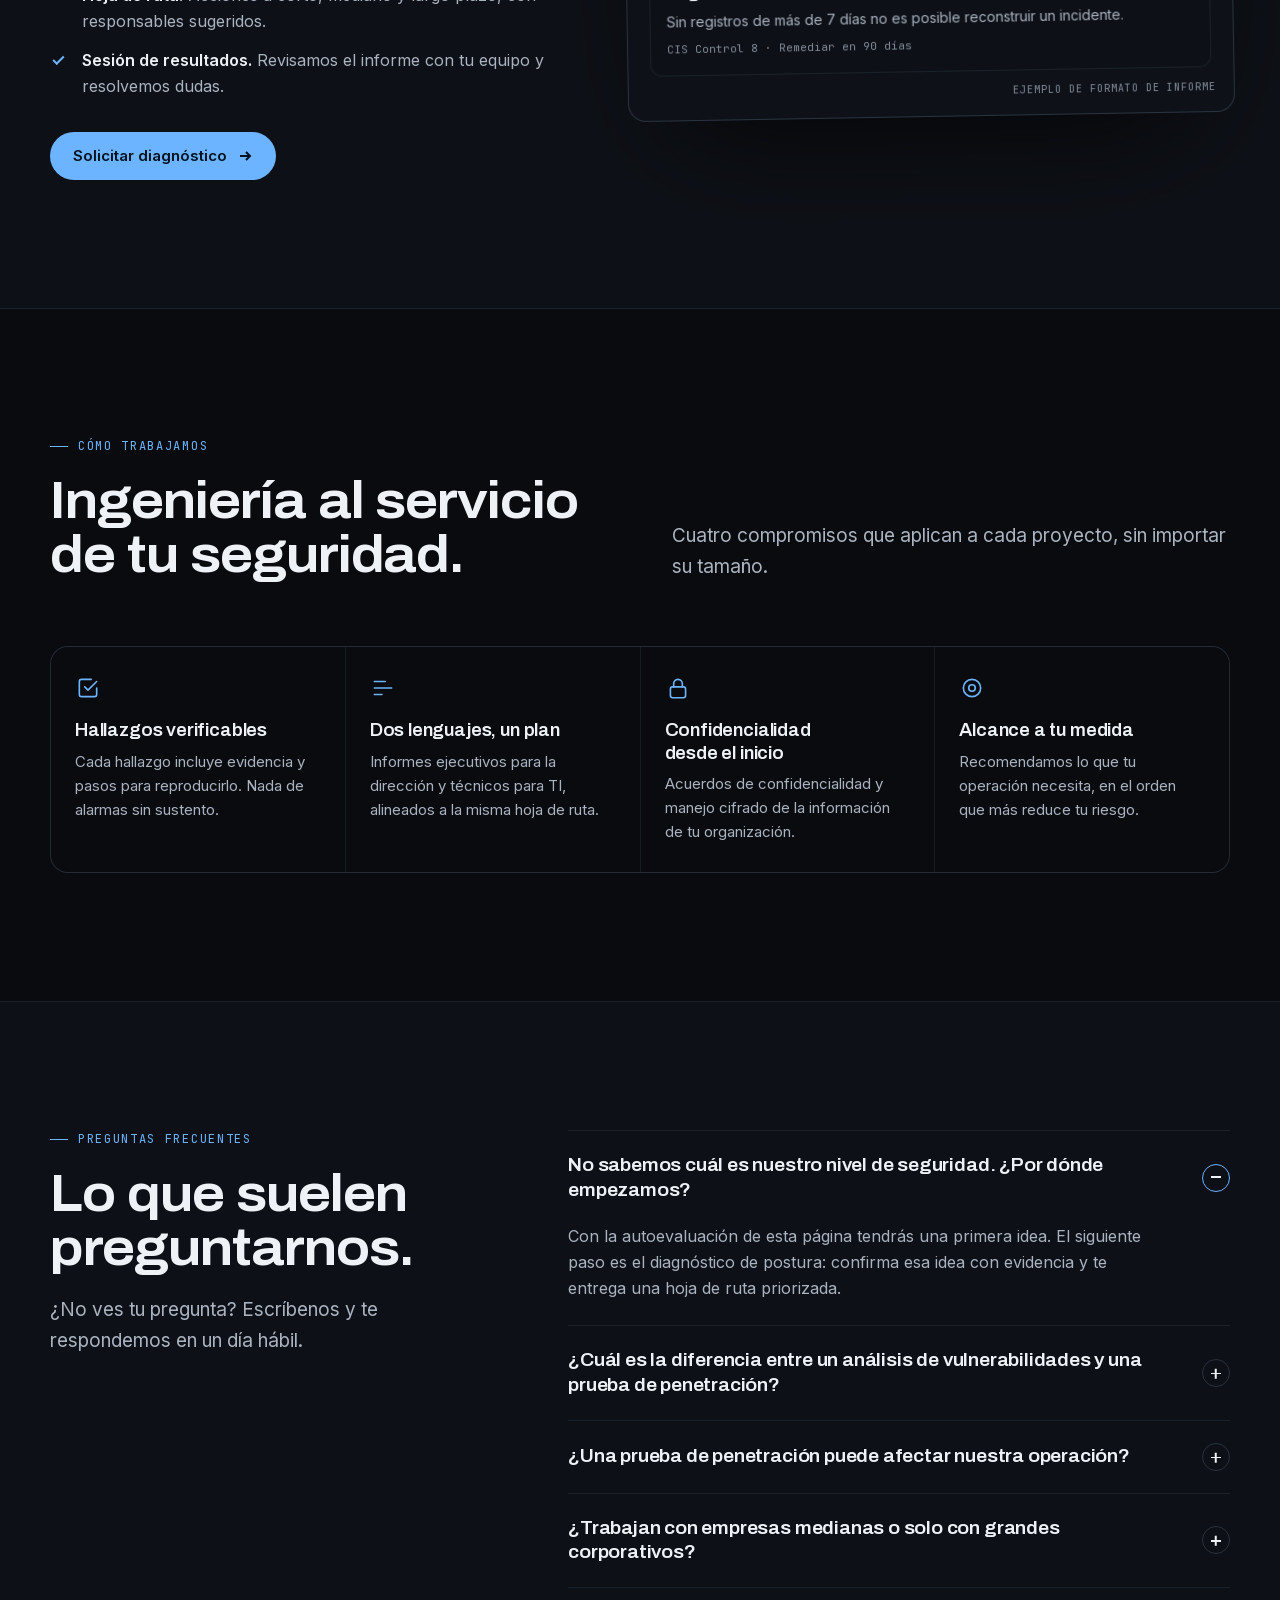
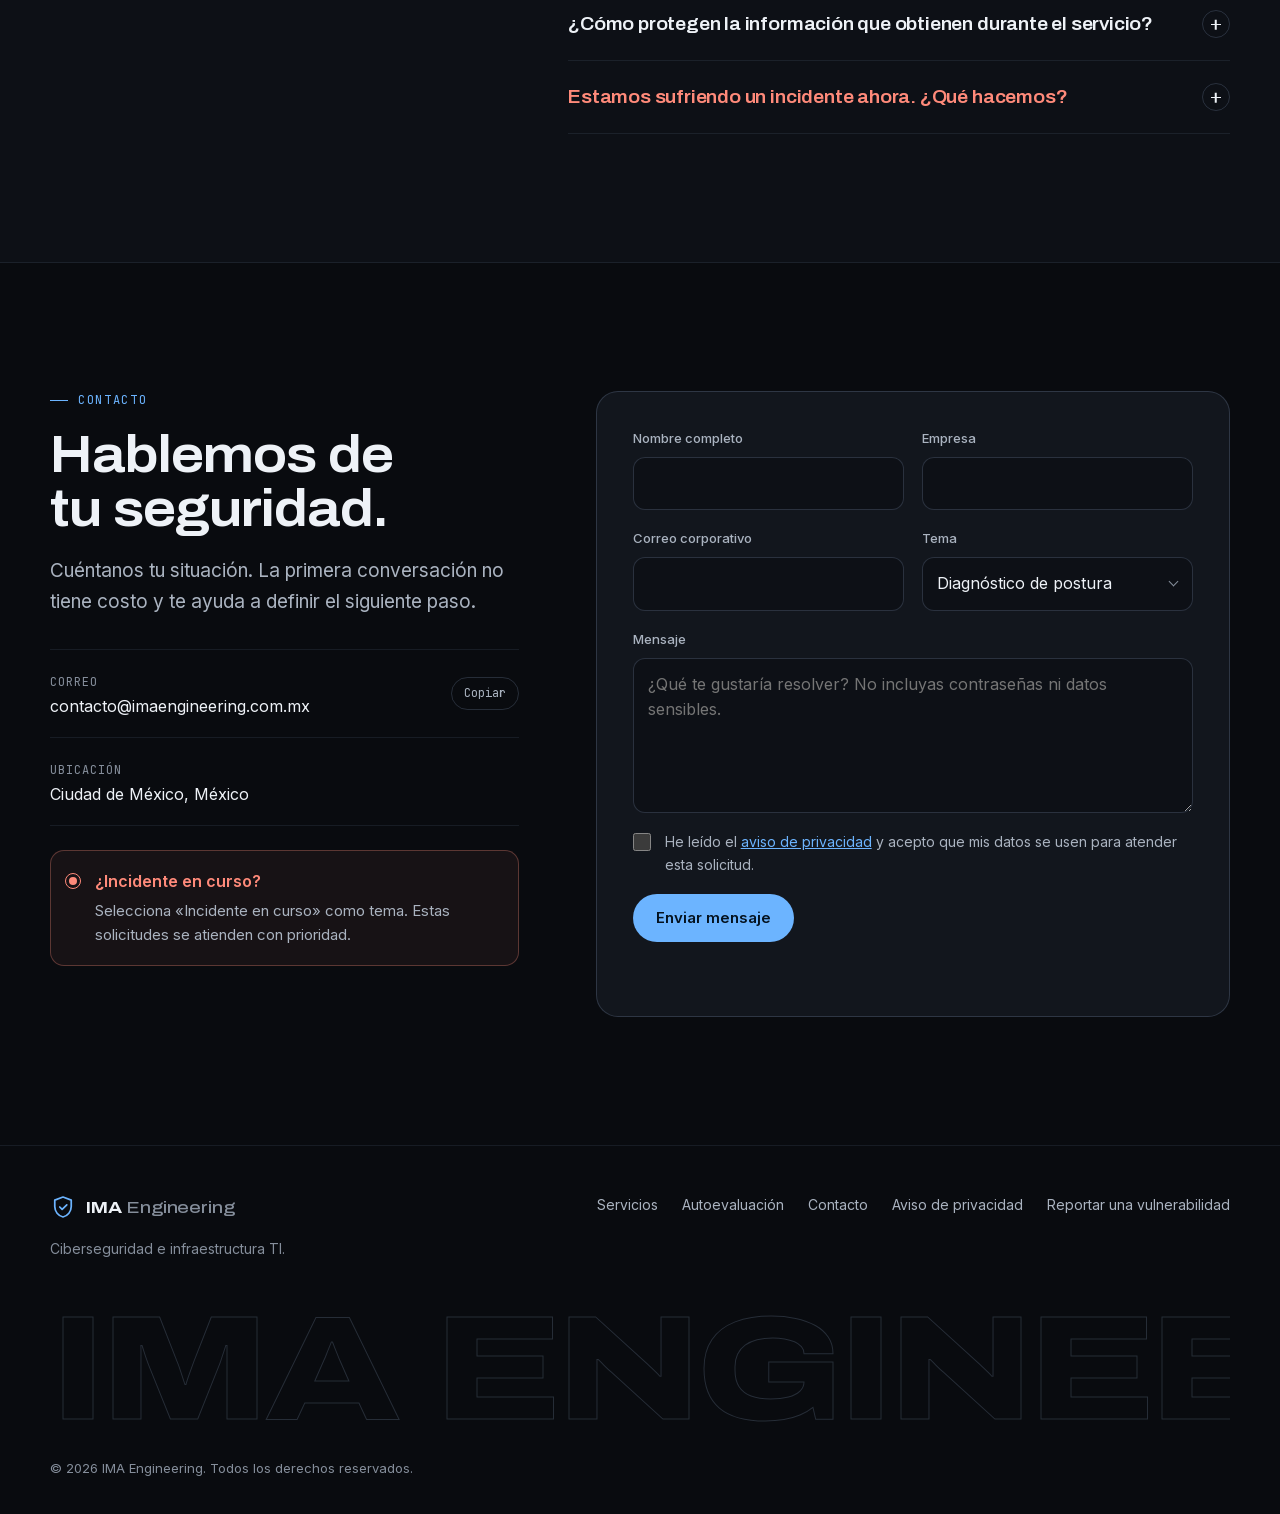
==== commit 20cc177d: "Rediseño: radar NIST CSF, servicios en pestañas y autoevaluación en vivo Nueva tipografía Archivo au" ====
--- a/index.html
+++ b/index.html
@@ -1,48 +1,48 @@
 <!DOCTYPE html>
 <html lang="es">
 <head>
-<meta charset="UTF-8">
-<meta name="viewport" content="width=device-width, initial-scale=1">
-<title>IMA Engineering — Ciberseguridad e infraestructura TI</title>
-<meta name="description" content="Consultoría de ciberseguridad en México: diagnóstico de postura, pruebas de penetración, SOC y monitoreo, seguridad en la nube y cumplimiento. Evalúa tu postura de seguridad en minutos.">
-<meta name="theme-color" content="#0b0c0f">
-<meta name="color-scheme" content="dark">
-<link rel="canonical" href="https://www.imaengineering.com.mx/">
-<link rel="icon" href="/favicon.svg" type="image/svg+xml">
-<link rel="apple-touch-icon" href="/apple-touch-icon.png">
-<link rel="preload" href="/assets/fonts/inter-latin.woff2" as="font" type="font/woff2" crossorigin>
-
-<meta property="og:type" content="website">
-<meta property="og:site_name" content="IMA Engineering">
-<meta property="og:locale" content="es_MX">
-<meta property="og:url" content="https://www.imaengineering.com.mx/">
-<meta property="og:title" content="IMA Engineering — Ciberseguridad e infraestructura TI">
-<meta property="og:description" content="Conoce tu postura de seguridad y mejórala con un plan claro: diagnóstico, pruebas de penetración, monitoreo y cumplimiento.">
-<meta property="og:image" content="https://www.imaengineering.com.mx/og-image.png">
-<meta property="og:image:width" content="1200">
-<meta property="og:image:height" content="630">
-<meta name="twitter:card" content="summary_large_image">
-
-<link rel="stylesheet" href="/assets/css/styles.css">
-<script src="/assets/js/app.js" defer></script>
-
-<script type="application/ld+json">
-{
-  "@context": "https://schema.org",
-  "@type": "ProfessionalService",
-  "name": "IMA Engineering",
-  "url": "https://www.imaengineering.com.mx/",
-  "logo": "https://www.imaengineering.com.mx/apple-touch-icon.png",
-  "email": "contacto@imaengineering.com.mx",
-  "description": "Consultoría de ciberseguridad e infraestructura TI: diagnóstico de postura, pruebas de penetración, SOC y monitoreo, seguridad en la nube y cumplimiento.",
-  "areaServed": "MX",
-  "address": { "@type": "PostalAddress", "addressLocality": "Ciudad de México", "addressCountry": "MX" },
-  "knowsAbout": ["Ciberseguridad", "Pruebas de penetración", "NIST Cybersecurity Framework", "ISO/IEC 27001", "Seguridad en la nube", "SOC"]
-}
-</script>
+  <meta charset="UTF-8">
+  <meta name="viewport" content="width=device-width, initial-scale=1, viewport-fit=cover">
+  <title>IMA Engineering — Ciberseguridad e infraestructura TI</title>
+  <meta name="description" content="Consultoría de ciberseguridad en México: diagnóstico de postura, pruebas de penetración, SOC y monitoreo, seguridad en la nube y cumplimiento. Evalúa tu postura de seguridad en minutos.">
+  <meta name="theme-color" content="#090b0f">
+  <meta name="color-scheme" content="dark">
+  <link rel="canonical" href="https://www.imaengineering.com.mx/">
+  <link rel="icon" href="/favicon.svg" type="image/svg+xml">
+  <link rel="apple-touch-icon" href="/apple-touch-icon.png">
+  <link rel="preload" href="/assets/fonts/inter-latin.woff2" as="font" type="font/woff2" crossorigin>
+  <link rel="preload" href="/assets/fonts/archivo-latin.woff2" as="font" type="font/woff2" crossorigin>
+
+  <meta property="og:type" content="website">
+  <meta property="og:site_name" content="IMA Engineering">
+  <meta property="og:locale" content="es_MX">
+  <meta property="og:url" content="https://www.imaengineering.com.mx/">
+  <meta property="og:title" content="IMA Engineering — Ciberseguridad e infraestructura TI">
+  <meta property="og:description" content="Conoce tu postura de seguridad y mejórala con un plan claro: diagnóstico, pruebas de penetración, monitoreo y cumplimiento.">
+  <meta property="og:image" content="https://www.imaengineering.com.mx/og-image.png">
+  <meta property="og:image:width" content="1200">
+  <meta property="og:image:height" content="630">
+  <meta name="twitter:card" content="summary_large_image">
+
+  <link rel="stylesheet" href="/assets/css/styles.css">
+  <script src="/assets/js/app.js" defer></script>
+
+  <script type="application/ld+json">
+  {
+    "@context": "https://schema.org",
+    "@type": "ProfessionalService",
+    "name": "IMA Engineering",
+    "url": "https://www.imaengineering.com.mx/",
+    "logo": "https://www.imaengineering.com.mx/apple-touch-icon.png",
+    "email": "contacto@imaengineering.com.mx",
+    "description": "Consultoría de ciberseguridad e infraestructura TI: diagnóstico de postura, pruebas de penetración, SOC y monitoreo, seguridad en la nube y cumplimiento.",
+    "areaServed": "MX",
+    "address": { "@type": "PostalAddress", "addressLocality": "Ciudad de México", "addressCountry": "MX" },
+    "knowsAbout": ["Ciberseguridad", "Pruebas de penetración", "NIST Cybersecurity Framework", "ISO/IEC 27001", "Seguridad en la nube", "SOC"]
+  }
+  </script>
 </head>
 <body>
-
 <a class="skip-link" href="#main" data-i18n="skip">Saltar al contenido</a>
 
 <header class="site-header" id="top">
@@ -68,7 +68,7 @@
         <button type="button" class="lang-btn" data-lang="en" aria-pressed="false">EN</button>
       </div>
       <a href="#contacto" class="btn btn-primary btn-sm header-cta" data-i18n="nav.contact">Agendar diagnóstico</a>
-      <button type="button" class="menu-toggle" aria-controls="site-nav" aria-expanded="false" data-i18n-aria="nav.menu" aria-label="Abrir menú">
+      <button type="button" class="menu-toggle" aria-controls="site-nav" aria-expanded="false" aria-label="Abrir menú">
         <span></span><span></span>
       </button>
     </div>
@@ -77,392 +77,448 @@
 
 <main id="main">
 
-<!-- Hero -->
-<section class="hero" aria-labelledby="hero-title">
-  <span id="hero" class="anchor-alias" aria-hidden="true"></span>
-  <div class="hero-bg" aria-hidden="true"></div>
-  <div class="container hero-inner">
-    <div class="hero-copy">
-      <p class="eyebrow" data-i18n="hero.eyebrow">Ciberseguridad e infraestructura TI · México</p>
-      <h1 id="hero-title" data-i18n="hero.title">Conoce tu postura de seguridad. <span class="text-dim">Mejórala con un plan claro.</span></h1>
-      <p class="lead" data-i18n="hero.lead">Evaluamos tu exposición real, priorizamos los riesgos que importan para tu negocio y te acompañamos en la remediación y el monitoreo continuo.</p>
-      <div class="hero-ctas">
-        <a href="#autoevaluacion" class="btn btn-primary" data-i18n="hero.cta1">Evaluar mi postura</a>
-        <a href="#contacto" class="btn btn-ghost" data-i18n="hero.cta2">Hablar con un especialista</a>
-      </div>
-      <a href="#contacto" class="incident-link" data-topic="incidente">
-        <span class="pulse" aria-hidden="true"></span>
-        <span data-i18n="hero.incident">¿Incidente en curso? Contáctanos de inmediato</span>
-        <svg viewBox="0 0 16 16" aria-hidden="true"><path d="M3 8h10M9 4l4 4-4 4"/></svg>
-      </a>
-    </div>
-
-    <aside class="hero-card" aria-labelledby="hero-card-title">
-      <div class="hero-card-head">
-        <span class="mono-label" data-i18n="card.label">Autoevaluación</span>
-        <span class="mono-label dim">NIST CSF 2.0</span>
-      </div>
-      <h2 id="hero-card-title" data-i18n="card.title">¿Qué tan preparada está tu organización?</h2>
-      <p data-i18n="card.text">Doce preguntas, cinco minutos. Obtén tu nivel de madurez en las seis funciones del marco y las prioridades por dónde empezar.</p>
-      <ul class="function-list">
-        <li><span class="fn-dot"></span><span data-i18n="fn.GV">Gobernar</span></li>
-        <li><span class="fn-dot"></span><span data-i18n="fn.ID">Identificar</span></li>
-        <li><span class="fn-dot"></span><span data-i18n="fn.PR">Proteger</span></li>
-        <li><span class="fn-dot"></span><span data-i18n="fn.DE">Detectar</span></li>
-        <li><span class="fn-dot"></span><span data-i18n="fn.RS">Responder</span></li>
-        <li><span class="fn-dot"></span><span data-i18n="fn.RC">Recuperar</span></li>
-      </ul>
-      <a href="#autoevaluacion" class="btn btn-outline btn-block" data-i18n="card.cta">Comenzar autoevaluación</a>
-      <p class="fineprint" data-i18n="card.privacy">Tus respuestas se procesan solo en tu navegador.</p>
-    </aside>
-  </div>
-</section>
-
-<!-- Frameworks -->
-<section class="frameworks" aria-labelledby="fw-title">
+  <!-- Hero -->
+  <section class="hero" aria-labelledby="hero-title">
+    <span id="hero" class="anchor-alias" aria-hidden="true"></span>
+    <div class="container hero-grid">
+      <div class="hero-copy load">
+        <p class="eyebrow" data-i18n="hero.eyebrow">Ciberseguridad e infraestructura TI · CDMX</p>
+        <h1 id="hero-title" data-i18n="hero.title">Sabe dónde estás expuesto <em>antes que un atacante.</em></h1>
+        <p class="lead" data-i18n="hero.lead">Medimos tu postura real contra NIST CSF 2.0, priorizamos lo que más riesgo le quita a tu negocio y te acompañamos hasta verificar cada corrección.</p>
+        <div class="hero-ctas">
+          <a href="#autoevaluacion" class="btn btn-primary"><span data-i18n="hero.cta1">Medir mi postura en 5 min</span> <svg viewBox="0 0 16 16" aria-hidden="true"><path d="M3 8h10M9 4l4 4-4 4"/></svg></a>
+          <a href="#contacto" class="btn btn-ghost" data-i18n="hero.cta2">Hablar con un especialista</a>
+        </div>
+        <a href="#contacto" class="incident-link" data-topic="incidente">
+          <span class="pulse" aria-hidden="true"></span>
+          <span data-i18n="hero.incident">¿Incidente en curso? Escríbenos ahora</span>
+        </a>
+      </div>
+
+      <aside class="radar-card" aria-labelledby="radar-title">
+        <div class="radar-head">
+          <span class="mono-label" id="radar-title" data-i18n="card.label">Mapa de madurez · NIST CSF 2.0</span>
+          <span class="mono-label live" data-i18n="card.example">Ejemplo</span>
+        </div>
+        <svg class="radar" viewBox="-40 -6 480 412" role="img" aria-label="Radar de las seis funciones de NIST CSF 2.0, con niveles de 0 a 3">
+          <defs><linearGradient id="sweep-grad" x1="0" y1="0" x2="1" y2="0"><stop offset="0" stop-color="#6cb4ff" stop-opacity="0"/><stop offset="1" stop-color="#6cb4ff" stop-opacity=".35"/></linearGradient></defs>
+          <polygon class="ring" points="200.0,153.3 240.4,176.7 240.4,223.3 200.0,246.7 159.6,223.3 159.6,176.7"/>
+          <polygon class="ring" points="200.0,106.7 280.8,153.3 280.8,246.7 200.0,293.3 119.2,246.7 119.2,153.3"/>
+          <polygon class="ring ring-outer" points="200.0,60.0 321.2,130.0 321.2,270.0 200.0,340.0 78.8,270.0 78.8,130.0"/>
+          <line class="axis" x1="200" y1="200" x2="200.0" y2="60.0"/>
+          <line class="axis" x1="200" y1="200" x2="321.2" y2="130.0"/>
+          <line class="axis" x1="200" y1="200" x2="321.2" y2="270.0"/>
+          <line class="axis" x1="200" y1="200" x2="200.0" y2="340.0"/>
+          <line class="axis" x1="200" y1="200" x2="78.8" y2="270.0"/>
+          <line class="axis" x1="200" y1="200" x2="78.8" y2="130.0"/>
+          <text class="tier" x="206.0" y="165.3">1</text>
+          <text class="tier" x="206.0" y="118.7">2</text>
+          <text class="tier" x="206.0" y="72.0">3</text>
+          <text class="lbl-code" x="200.0" y="23.1" text-anchor="middle">GV</text>
+          <text class="lbl" x="200.0" y="38.1" text-anchor="middle" data-i18n="fn.GV">Gobernar</text>
+          <text class="lbl-code" x="346.3" y="115.5" text-anchor="start">ID</text>
+          <text class="lbl" x="346.3" y="130.5" text-anchor="start" data-i18n="fn.ID">Identificar</text>
+          <text class="lbl-code" x="346.3" y="284.5" text-anchor="start">PR</text>
+          <text class="lbl" x="346.3" y="299.5" text-anchor="start" data-i18n="fn.PR">Proteger</text>
+          <text class="lbl-code" x="200.0" y="382.9" text-anchor="middle">DE</text>
+          <text class="lbl" x="200.0" y="397.9" text-anchor="middle" data-i18n="fn.DE">Detectar</text>
+          <text class="lbl-code" x="53.7" y="284.5" text-anchor="end">RS</text>
+          <text class="lbl" x="53.7" y="299.5" text-anchor="end" data-i18n="fn.RS">Responder</text>
+          <text class="lbl-code" x="53.7" y="115.5" text-anchor="end">RC</text>
+          <text class="lbl" x="53.7" y="130.5" text-anchor="end" data-i18n="fn.RC">Recuperar</text>
+          <g class="sweep"><path d="M200 200 L340 200 A140 140 0 0 0 321.2 130 Z" fill="url(#sweep-grad)"/></g>
+          <polygon class="shape" points="200.0,130.0 248.5,172.0 280.8,246.7 200.0,246.7 179.8,211.7 143.4,167.3"/>
+          <circle class="dot" r="4" cx="200.0" cy="130.0"/>
+          <circle class="dot" r="4" cx="248.5" cy="172.0"/>
+          <circle class="dot" r="4" cx="280.8" cy="246.7"/>
+          <circle class="dot" r="4" cx="200.0" cy="246.7"/>
+          <circle class="dot" r="4" cx="179.8" cy="211.7"/>
+          <circle class="dot" r="4" cx="143.4" cy="167.3"/>
+        </svg>
+        <div class="radar-foot">
+          <div><span class="mono-label" data-i18n="card.level">Nivel</span><b class="warn" data-i18n="card.levelv">En desarrollo</b></div>
+          <div><span class="mono-label" data-i18n="card.weak">Más débil</span><b class="alert" data-i18n="fn.RS">Responder</b></div>
+          <div><span class="mono-label" data-i18n="card.findings">Hallazgos</span><b>23</b></div>
+        </div>
+        <p class="radar-note" data-i18n="card.note">Ejemplo ilustrativo: empresa de manufactura, 180 empleados. Tu mapa real sale del diagnóstico.</p>
+      </aside>
+    </div>
+  </section>
+
+  <!-- Frameworks -->
+  <section class="frameworks" aria-labelledby="fw-title">
+    <div class="container fw-row">
+      <h2 id="fw-title" class="mono-label" data-i18n="fw.title">Trabajamos con</h2>
+      <div class="marquee">
+        <ul class="marquee-track">
+          <li>NIST CSF 2.0</li><li>CIS Controls v8</li><li>ISO/IEC 27001:2022</li><li>OWASP Top 10</li><li>MITRE ATT&amp;CK</li><li>PCI DSS 4.0</li><li>SOC 2</li><li>LFPDPPP</li>
+          <li aria-hidden="true">NIST CSF 2.0</li><li aria-hidden="true">CIS Controls v8</li><li aria-hidden="true">ISO/IEC 27001:2022</li><li aria-hidden="true">OWASP Top 10</li><li aria-hidden="true">MITRE ATT&amp;CK</li><li aria-hidden="true">PCI DSS 4.0</li><li aria-hidden="true">SOC 2</li><li aria-hidden="true">LFPDPPP</li>
+        </ul>
+      </div>
+    </div>
+  </section>
+
+  <!-- Services -->
+  <section class="section" id="servicios" aria-labelledby="services-title">
+    <span id="services" class="anchor-alias" aria-hidden="true"></span>
+    <div class="container">
+      <div class="section-head">
+        <div>
+          <p class="eyebrow" data-i18n="svc.eyebrow">Servicios</p>
+          <h2 id="services-title" data-i18n="svc.title">Cada capa de tu seguridad, con entregables que puedes auditar.</h2>
+        </div>
+        <p class="lead" data-i18n="svc.lead">Sin paquetes genéricos. Definimos el alcance según tu operación, tu sector y tus obligaciones regulatorias.</p>
+      </div>
+
+      <div class="svc" id="svc">
+        <div class="svc-list" role="tablist" aria-label="Servicios">
+          <button type="button" class="svc-tab" role="tab" id="svc-tab-1" aria-controls="svc-1" aria-selected="true"><svg class="ic" viewBox="0 0 24 24" aria-hidden="true"><circle cx="12" cy="12" r="8"/><circle cx="12" cy="12" r="3"/><path d="M12 1.5v4M12 18.5v4M1.5 12h4M18.5 12h4"/></svg><span class="t" data-i18n="svc.1.t">Pruebas de penetración</span><svg class="arr" viewBox="0 0 16 16" aria-hidden="true"><path d="M3 8h10M9 4l4 4-4 4"/></svg></button>
+          <button type="button" class="svc-tab" role="tab" id="svc-tab-2" aria-controls="svc-2" aria-selected="false"><svg class="ic" viewBox="0 0 24 24" aria-hidden="true"><path d="M2 12s3.6-7 10-7 10 7 10 7-3.6 7-10 7S2 12 2 12z"/><circle cx="12" cy="12" r="3"/></svg><span class="t" data-i18n="svc.2.t">SOC y monitoreo 24/7</span><svg class="arr" viewBox="0 0 16 16" aria-hidden="true"><path d="M3 8h10M9 4l4 4-4 4"/></svg></button>
+          <button type="button" class="svc-tab" role="tab" id="svc-tab-3" aria-controls="svc-3" aria-selected="false"><svg class="ic" viewBox="0 0 24 24" aria-hidden="true"><path d="M7 18.5a4.5 4.5 0 0 1-.7-8.95 6 6 0 0 1 11.5 1.2A3.9 3.9 0 0 1 17.5 18.5H7z"/><path d="M12 11.5v4M10 13.5h4"/></svg><span class="t" data-i18n="svc.3.t">Seguridad en la nube</span><svg class="arr" viewBox="0 0 16 16" aria-hidden="true"><path d="M3 8h10M9 4l4 4-4 4"/></svg></button>
+          <button type="button" class="svc-tab" role="tab" id="svc-tab-4" aria-controls="svc-4" aria-selected="false"><svg class="ic" viewBox="0 0 24 24" aria-hidden="true"><rect x="3" y="4" width="18" height="7" rx="1.5"/><rect x="3" y="13" width="18" height="7" rx="1.5"/><path d="M7 7.5h.01M7 16.5h.01M11 7.5h6M11 16.5h6"/></svg><span class="t" data-i18n="svc.4.t">TI administrada</span><svg class="arr" viewBox="0 0 16 16" aria-hidden="true"><path d="M3 8h10M9 4l4 4-4 4"/></svg></button>
+          <button type="button" class="svc-tab" role="tab" id="svc-tab-5" aria-controls="svc-5" aria-selected="false"><svg class="ic" viewBox="0 0 24 24" aria-hidden="true"><rect x="5" y="4" width="14" height="17" rx="2"/><path d="M9 4V2.8h6V4M9 12.5l2 2 4-4"/></svg><span class="t" data-i18n="svc.5.t">Cumplimiento normativo</span><svg class="arr" viewBox="0 0 16 16" aria-hidden="true"><path d="M3 8h10M9 4l4 4-4 4"/></svg></button>
+          <button type="button" class="svc-tab" role="tab" id="svc-tab-6" aria-controls="svc-6" aria-selected="false"><svg class="ic" viewBox="0 0 24 24" aria-hidden="true"><circle cx="9" cy="8" r="3.2"/><path d="M3 20c0-3.3 2.7-6 6-6s6 2.7 6 6"/><path d="M16 4.8a3.2 3.2 0 0 1 0 6.4M21 20c0-2.6-1.6-4.9-4-5.7"/></svg><span class="t" data-i18n="svc.6.t">Concientización del personal</span><svg class="arr" viewBox="0 0 16 16" aria-hidden="true"><path d="M3 8h10M9 4l4 4-4 4"/></svg></button>
+        </div>
+
+        <div class="svc-panels">
+          <article class="svc-panel" role="tabpanel" id="svc-1" aria-labelledby="svc-tab-1">
+            <div class="svc-meta"><span class="chip fn">CSF ID.RA</span><span class="chip">PTES · OWASP WSTG</span></div>
+            <h3 data-i18n="svc.1.t">Pruebas de penetración</h3>
+            <p data-i18n="svc.1.d">Simulamos ataques reales contra tu perímetro, aplicaciones web y red interna para encontrar lo que un adversario encontraría primero.</p>
+            <ul class="deliv">
+              <li data-i18n="svc.1.a">Informe ejecutivo y técnico con evidencia reproducible</li>
+              <li data-i18n="svc.1.b">Hallazgos clasificados por severidad (CVSS)</li>
+              <li data-i18n="svc.1.c">Verificación posterior de la remediación</li>
+            </ul>
+            <div class="svc-foot"><span class="mono-label"><span data-i18n="svc.dur">Duración típica:</span> <b data-i18n="svc.1.dur">2 a 4 semanas</b></span><a href="#contacto" class="btn btn-ghost btn-sm" data-topic="pentest" data-i18n="svc.quote">Cotizar este servicio</a></div>
+          </article>
+          <article class="svc-panel" role="tabpanel" id="svc-2" aria-labelledby="svc-tab-2">
+            <div class="svc-meta"><span class="chip fn">CSF DE.CM</span><span class="chip fn">CSF RS.MA</span><span class="chip">MITRE ATT&amp;CK</span></div>
+            <h3 data-i18n="svc.2.t">SOC y monitoreo 24/7</h3>
+            <p data-i18n="svc.2.d">Detección y respuesta continua. Correlacionamos eventos de tus sistemas, atendemos alertas y contenemos incidentes antes de que escalen.</p>
+            <ul class="deliv">
+              <li data-i18n="svc.2.a">Centralización de registros y casos de uso de detección</li>
+              <li data-i18n="svc.2.b">Gestión de alertas y respuesta a incidentes, también fuera de horario</li>
+              <li data-i18n="svc.2.c">Reportes periódicos de actividad y tendencias</li>
+            </ul>
+            <div class="svc-foot"><span class="mono-label"><span data-i18n="svc.dur">Duración típica:</span> <b data-i18n="svc.cont">Servicio continuo</b></span><a href="#contacto" class="btn btn-ghost btn-sm" data-topic="soc" data-i18n="svc.quote">Cotizar este servicio</a></div>
+          </article>
+          <article class="svc-panel" role="tabpanel" id="svc-3" aria-labelledby="svc-tab-3">
+            <div class="svc-meta"><span class="chip fn">CSF PR.AA</span><span class="chip fn">CSF PR.PS</span><span class="chip">CIS Benchmarks</span></div>
+            <h3 data-i18n="svc.3.t">Seguridad en la nube</h3>
+            <p data-i18n="svc.3.d">Revisión de configuración, identidades y arquitectura en AWS, Azure y Google Cloud. Migraciones que escalan sin abrir nuevas puertas.</p>
+            <ul class="deliv">
+              <li data-i18n="svc.3.a">Revisión de configuración contra buenas prácticas</li>
+              <li data-i18n="svc.3.b">Endurecimiento de identidades y permisos (IAM)</li>
+              <li data-i18n="svc.3.c">Arquitectura y migración segura</li>
+            </ul>
+            <div class="svc-foot"><span class="mono-label"><span data-i18n="svc.dur">Duración típica:</span> <b data-i18n="svc.3.dur">1 a 3 semanas</b></span><a href="#contacto" class="btn btn-ghost btn-sm" data-topic="nube" data-i18n="svc.quote">Cotizar este servicio</a></div>
+          </article>
+          <article class="svc-panel" role="tabpanel" id="svc-4" aria-labelledby="svc-tab-4">
+            <div class="svc-meta"><span class="chip fn">CSF PR.PS</span><span class="chip fn">CSF RC.RP</span><span class="chip">CIS Controls v8</span></div>
+            <h3 data-i18n="svc.4.t">TI administrada</h3>
+            <p data-i18n="svc.4.d">Operamos tu infraestructura con criterios de seguridad: redes, servidores, equipos de usuario y cuentas, con procesos documentados.</p>
+            <ul class="deliv">
+              <li data-i18n="svc.4.a">Gestión de parches y actualizaciones</li>
+              <li data-i18n="svc.4.b">Respaldos con pruebas de restauración</li>
+              <li data-i18n="svc.4.c">Soporte a usuarios y administración de accesos</li>
+            </ul>
+            <div class="svc-foot"><span class="mono-label"><span data-i18n="svc.dur">Duración típica:</span> <b data-i18n="svc.cont">Servicio continuo</b></span><a href="#contacto" class="btn btn-ghost btn-sm" data-topic="ti" data-i18n="svc.quote">Cotizar este servicio</a></div>
+          </article>
+          <article class="svc-panel" role="tabpanel" id="svc-5" aria-labelledby="svc-tab-5">
+            <div class="svc-meta"><span class="chip fn">CSF GV.PO</span><span class="chip fn">CSF GV.OC</span><span class="chip">ISO/IEC 27001 · LFPDPPP</span></div>
+            <h3 data-i18n="svc.5.t">Cumplimiento normativo</h3>
+            <p data-i18n="svc.5.d">Te preparamos para ISO/IEC 27001, SOC 2 y PCI DSS, y para tus obligaciones de protección de datos personales en México.</p>
+            <ul class="deliv">
+              <li data-i18n="svc.5.a">Análisis de brechas contra la norma</li>
+              <li data-i18n="svc.5.b">Políticas, procedimientos y evidencias</li>
+              <li data-i18n="svc.5.c">Acompañamiento durante la auditoría</li>
+            </ul>
+            <div class="svc-foot"><span class="mono-label"><span data-i18n="svc.dur">Duración típica:</span> <b data-i18n="svc.5.dur">3 a 6 meses</b></span><a href="#contacto" class="btn btn-ghost btn-sm" data-topic="cumplimiento" data-i18n="svc.quote">Cotizar este servicio</a></div>
+          </article>
+          <article class="svc-panel" role="tabpanel" id="svc-6" aria-labelledby="svc-tab-6">
+            <div class="svc-meta"><span class="chip fn">CSF PR.AT</span><span class="chip">NIST SP 800-50</span></div>
+            <h3 data-i18n="svc.6.t">Concientización del personal</h3>
+            <p data-i18n="svc.6.d">El factor humano sigue siendo la puerta de entrada más común. Formamos a tu equipo para reconocer y reportar amenazas.</p>
+            <ul class="deliv">
+              <li data-i18n="svc.6.a">Capacitación adaptada a cada área</li>
+              <li data-i18n="svc.6.b">Simulaciones de phishing controladas</li>
+              <li data-i18n="svc.6.c">Indicadores de avance para la dirección</li>
+            </ul>
+            <div class="svc-foot"><span class="mono-label"><span data-i18n="svc.dur">Duración típica:</span> <b data-i18n="svc.6.dur">Programa trimestral</b></span><a href="#contacto" class="btn btn-ghost btn-sm" data-topic="capacitacion" data-i18n="svc.quote">Cotizar este servicio</a></div>
+          </article>
+        </div>
+      </div>
+    </div>
+  </section>
+
+  <!-- Method -->
+  <section class="section section-alt" id="metodo" aria-labelledby="method-title">
+    <span id="about" class="anchor-alias" aria-hidden="true"></span>
+    <div class="container">
+      <div class="section-head">
+        <div>
+          <p class="eyebrow" data-i18n="m.eyebrow">Método</p>
+          <h2 id="method-title" data-i18n="m.title">De la incertidumbre a un plan medible.</h2>
+        </div>
+        <p class="lead" data-i18n="m.lead">La dirección entiende el riesgo en lenguaje de negocio. Tu equipo técnico sabe exactamente qué hacer el lunes.</p>
+      </div>
+      <ol class="steps">
+        <li class="step"><span class="step-num">01</span><h3 data-i18n="m.1.t">Diagnosticar</h3><p data-i18n="m.1.d">Entrevistas, revisión documental y pruebas técnicas para conocer tu exposición real, no la supuesta.</p><p class="step-out"><span data-i18n="m.out">Entrega:</span> <b data-i18n="m.1.o">mapa de madurez</b></p></li>
+        <li class="step"><span class="step-num">02</span><h3 data-i18n="m.2.t">Priorizar</h3><p data-i18n="m.2.d">Ordenamos los hallazgos por impacto en el negocio y probabilidad, no por volumen de alertas.</p><p class="step-out"><span data-i18n="m.out">Entrega:</span> <b data-i18n="m.2.o">hoja de ruta</b></p></li>
+        <li class="step"><span class="step-num">03</span><h3 data-i18n="m.3.t">Remediar</h3><p data-i18n="m.3.d">Acompañamos a tu equipo, o lo ejecutamos nosotros, y verificamos que cada corrección funcione.</p><p class="step-out"><span data-i18n="m.out">Entrega:</span> <b data-i18n="m.3.o">verificación con evidencia</b></p></li>
+        <li class="step"><span class="step-num">04</span><h3 data-i18n="m.4.t">Monitorear</h3><p data-i18n="m.4.d">Medimos la evolución de tu postura y ajustamos el plan conforme cambian tu negocio y las amenazas.</p><p class="step-out"><span data-i18n="m.out">Entrega:</span> <b data-i18n="m.4.o">reporte periódico</b></p></li>
+      </ol>
+    </div>
+  </section>
+
+  <!-- Self assessment -->
+  <section class="section" id="autoevaluacion" aria-labelledby="assess-title">
+    <span id="assessment" class="anchor-alias" aria-hidden="true"></span>
+    <div class="container">
+      <div class="section-head">
+        <div>
+          <p class="eyebrow" data-i18n="a.eyebrow">Autoevaluación</p>
+          <h2 id="assess-title" data-i18n="a.title">Doce preguntas. Seis funciones. Tu punto de partida.</h2>
+        </div>
+        <p class="lead" data-i18n="a.lead">Responde con honestidad: el objetivo es encontrar prioridades, no sacar una calificación perfecta. El radar se dibuja mientras contestas y nada se envía a ningún servidor.</p>
+      </div>
+
+      <div class="assess" id="assess">
+        <noscript><p class="assess-noscript">Activa JavaScript para usar la autoevaluación, o <a href="#contacto">contáctanos</a> y la hacemos contigo.</p></noscript>
+        <form class="q-card" id="assess-form" hidden>
+          <div class="q-top">
+            <span class="mono-label" id="assess-count"></span>
+            <span class="chip fn" id="assess-fn"></span>
+          </div>
+          <div class="progress" aria-hidden="true"><i id="assess-bar"></i></div>
+          <fieldset>
+            <legend class="q-text" id="assess-q"></legend>
+            <p class="q-hint" id="assess-hint"></p>
+            <div class="opts" id="assess-options"></div>
+          </fieldset>
+          <div class="q-nav">
+            <button type="button" class="btn btn-ghost btn-sm" id="assess-prev" data-i18n="a.prev">Anterior</button>
+            <button type="submit" class="btn btn-primary btn-sm" id="assess-next" data-i18n="a.next">Siguiente</button>
+          </div>
+        </form>
+
+        <aside class="result" id="assess-result" hidden aria-live="polite">
+          <div class="radar-head"><span class="mono-label" data-i18n="a.posture">Tu postura</span><span class="mono-label" id="r-answered"></span></div>
+          <svg class="radar" id="assess-radar" viewBox="-40 -6 480 412" role="img" aria-label="Tu radar de madurez"></svg>
+          <div class="level"><b id="r-level"></b><span class="mono-label" id="r-score"></span></div>
+          <p class="level-desc" id="r-desc"></p>
+          <div class="bars" id="r-bars"></div>
+          <div class="recs" id="r-recs"></div>
+          <div class="result-actions" id="r-actions" hidden>
+            <a href="#contacto" class="btn btn-primary btn-sm" id="assess-discuss"></a>
+            <button type="button" class="btn btn-ghost btn-sm" id="assess-restart"></button>
+          </div>
+          <p class="privacy"><svg viewBox="0 0 16 16" aria-hidden="true"><path d="M8 1.5l5 2v4c0 3-2.2 5.6-5 6.5-2.8-.9-5-3.5-5-6.5v-4l5-2z"/></svg><span data-i18n="card.privacy">Tus respuestas se quedan en tu navegador. No se envía nada.</span></p>
+        </aside>
+      </div>
+    </div>
+  </section>
+
+  <!-- Posture diagnostic offer -->
+  <section class="section section-alt" id="diagnostico" aria-labelledby="diag-title">
+    <div class="container diag">
+      <div class="diag-copy">
+        <p class="eyebrow" data-i18n="d.eyebrow">Punto de partida</p>
+        <h2 id="diag-title" data-i18n="d.title">Diagnóstico de postura de seguridad.</h2>
+        <p class="lead" data-i18n="d.lead">La forma más directa de saber dónde estás y qué hacer primero. Entrevistas con tu equipo, revisión de documentación y pruebas técnicas no intrusivas.</p>
+        <ul class="check-list">
+          <li><b data-i18n="d.1.t">Resumen ejecutivo.</b> <span data-i18n="d.1.d">El nivel de riesgo explicado en lenguaje de negocio, para la dirección.</span></li>
+          <li><b data-i18n="d.2.t">Mapa de madurez.</b> <span data-i18n="d.2.d">Tu nivel en cada función de NIST CSF 2.0, con la evidencia que lo respalda.</span></li>
+          <li><b data-i18n="d.3.t">Hallazgos priorizados.</b> <span data-i18n="d.3.d">Cada hallazgo con severidad CVSS, impacto y recomendación concreta.</span></li>
+          <li><b data-i18n="d.4.t">Hoja de ruta.</b> <span data-i18n="d.4.d">Acciones a corto, mediano y largo plazo, con responsables sugeridos.</span></li>
+          <li><b data-i18n="d.5.t">Sesión de resultados.</b> <span data-i18n="d.5.d">Revisamos el informe con tu equipo y resolvemos dudas.</span></li>
+        </ul>
+        <a href="#contacto" class="btn btn-primary" data-topic="diagnostico"><span data-i18n="d.cta">Solicitar diagnóstico</span> <svg viewBox="0 0 16 16" aria-hidden="true"><path d="M3 8h10M9 4l4 4-4 4"/></svg></a>
+      </div>
+
+      <figure class="report" aria-labelledby="report-cap">
+        <div class="report-bar"><span class="mono-label" data-i18n="r.title">Informe técnico · Hallazgos</span><span class="mono-label" data-i18n="r.conf">Confidencial</span></div>
+        <div class="report-body">
+          <div class="finding">
+            <div class="finding-top"><span class="sev crit" data-i18n="r.1.s">CRÍTICA · CVSS 9.1</span><span class="chip">PR.AA</span></div>
+            <h3 data-i18n="r.1.t">Acceso VPN sin autenticación multifactor</h3>
+            <p data-i18n="r.1.d">Credenciales filtradas permiten acceso remoto a la red interna sin un segundo factor.</p>
+            <span class="ref" data-i18n="r.1.r">ATT&amp;CK T1133 · Remediar en 7 días</span>
+          </div>
+          <div class="finding">
+            <div class="finding-top"><span class="sev high" data-i18n="r.2.s">ALTA · CVSS 7.5</span><span class="chip">RC.RP</span></div>
+            <h3 data-i18n="r.2.t">Respaldos en el mismo dominio que producción</h3>
+            <p data-i18n="r.2.d">Un ransomware con privilegios de dominio podría cifrar también los respaldos.</p>
+            <span class="ref" data-i18n="r.2.r">ATT&amp;CK T1490 · Remediar en 30 días</span>
+          </div>
+          <div class="finding">
+            <div class="finding-top"><span class="sev med" data-i18n="r.3.s">MEDIA · CVSS 5.3</span><span class="chip">DE.CM</span></div>
+            <h3 data-i18n="r.3.t">Registros del firewall sin retención centralizada</h3>
+            <p data-i18n="r.3.d">Sin registros de más de 7 días no es posible reconstruir un incidente.</p>
+            <span class="ref" data-i18n="r.3.r">CIS Control 8 · Remediar en 90 días</span>
+          </div>
+        </div>
+        <figcaption class="stamp" id="report-cap" data-i18n="r.cap">Ejemplo de formato de informe</figcaption>
+      </figure>
+    </div>
+  </section>
+
+  <!-- Principles -->
+  <section class="section" aria-labelledby="principles-title">
+    <div class="container">
+      <div class="section-head">
+        <div>
+          <p class="eyebrow" data-i18n="p.eyebrow">Cómo trabajamos</p>
+          <h2 id="principles-title" data-i18n="p.title">Ingeniería al servicio de tu seguridad.</h2>
+        </div>
+        <p class="lead" data-i18n="p.lead">Cuatro compromisos que aplican a cada proyecto, sin importar su tamaño.</p>
+      </div>
+      <div class="principles">
+        <div class="pr"><svg viewBox="0 0 24 24" aria-hidden="true"><path d="M9 11l3 3 8-8"/><path d="M20 12v6a2 2 0 0 1-2 2H6a2 2 0 0 1-2-2V6a2 2 0 0 1 2-2h9"/></svg><h3 data-i18n="p.1.t">Hallazgos verificables</h3><p data-i18n="p.1.d">Cada hallazgo incluye evidencia y pasos para reproducirlo. Nada de alarmas sin sustento.</p></div>
+        <div class="pr"><svg viewBox="0 0 24 24" aria-hidden="true"><path d="M4 6h10M4 12h16M4 18h7"/></svg><h3 data-i18n="p.2.t">Dos lenguajes, un plan</h3><p data-i18n="p.2.d">Informes ejecutivos para la dirección y técnicos para TI, alineados a la misma hoja de ruta.</p></div>
+        <div class="pr"><svg viewBox="0 0 24 24" aria-hidden="true"><rect x="5" y="11" width="14" height="10" rx="2"/><path d="M8 11V8a4 4 0 0 1 8 0v3"/></svg><h3 data-i18n="p.3.t">Confidencialidad desde el inicio</h3><p data-i18n="p.3.d">Acuerdos de confidencialidad y manejo cifrado de la información de tu organización.</p></div>
+        <div class="pr"><svg viewBox="0 0 24 24" aria-hidden="true"><circle cx="12" cy="12" r="8"/><circle cx="12" cy="12" r="3"/></svg><h3 data-i18n="p.4.t">Alcance a tu medida</h3><p data-i18n="p.4.d">Recomendamos lo que tu operación necesita, en el orden que más reduce tu riesgo.</p></div>
+      </div>
+    </div>
+  </section>
+
+  <!-- FAQ -->
+  <section class="section section-alt" id="faq" aria-labelledby="faq-title">
+    <div class="container faq">
+      <div>
+        <p class="eyebrow" data-i18n="f.eyebrow">Preguntas frecuentes</p>
+        <h2 id="faq-title" data-i18n="f.title">Lo que suelen preguntarnos.</h2>
+        <p class="lead" data-i18n="f.lead">¿No ves tu pregunta? Escríbenos y te respondemos en un día hábil.</p>
+      </div>
+      <div class="faq-list">
+        <details open>
+          <summary><span data-i18n="f.1.q">No sabemos cuál es nuestro nivel de seguridad. ¿Por dónde empezamos?</span><span class="pm" aria-hidden="true"></span></summary>
+          <p data-i18n="f.1.a">Con la autoevaluación de esta página tendrás una primera idea. El siguiente paso es el diagnóstico de postura: confirma esa idea con evidencia y te entrega una hoja de ruta priorizada.</p>
+        </details>
+        <details>
+          <summary><span data-i18n="f.2.q">¿Cuál es la diferencia entre un análisis de vulnerabilidades y una prueba de penetración?</span><span class="pm" aria-hidden="true"></span></summary>
+          <p data-i18n="f.2.a">El análisis de vulnerabilidades identifica debilidades conocidas de forma amplia y automatizada. La prueba de penetración va más allá: un especialista intenta explotarlas y encadenarlas para demostrar el impacto real.</p>
+        </details>
+        <details>
+          <summary><span data-i18n="f.3.q">¿Una prueba de penetración puede afectar nuestra operación?</span><span class="pm" aria-hidden="true"></span></summary>
+          <p data-i18n="f.3.a">Acordamos por escrito el alcance, las ventanas de ejecución y los contactos de escalamiento. Las pruebas de mayor riesgo se coordinan contigo y se pueden realizar fuera de horario.</p>
+        </details>
+        <details>
+          <summary><span data-i18n="f.4.q">¿Trabajan con empresas medianas o solo con grandes corporativos?</span><span class="pm" aria-hidden="true"></span></summary>
+          <p data-i18n="f.4.a">Con ambas. El alcance se ajusta al tamaño y la complejidad de tu organización, para que la inversión sea proporcional al riesgo.</p>
+        </details>
+        <details>
+          <summary><span data-i18n="f.5.q">¿Cómo protegen la información que obtienen durante el servicio?</span><span class="pm" aria-hidden="true"></span></summary>
+          <p data-i18n="f.5.a">Firmamos acuerdos de confidencialidad, limitamos el acceso a quienes participan en el proyecto, ciframos la información en tránsito y en reposo, y la eliminamos al cerrar el proyecto según lo acordado.</p>
+        </details>
+        <details class="urgent">
+          <summary><span data-i18n="f.6.q">Estamos sufriendo un incidente ahora. ¿Qué hacemos?</span><span class="pm" aria-hidden="true"></span></summary>
+          <p data-i18n="f.6.a">No apagues los equipos afectados: aíslalos de la red para conservar evidencia. Escríbenos de inmediato usando el tema «Incidente en curso» en el formulario y te contactaremos con prioridad.</p>
+        </details>
+      </div>
+    </div>
+  </section>
+
+  <!-- Contact -->
+  <section class="section" id="contacto" aria-labelledby="contact-title">
+    <span id="contact" class="anchor-alias" aria-hidden="true"></span>
+    <div class="container contact">
+      <div>
+        <p class="eyebrow" data-i18n="c.eyebrow">Contacto</p>
+        <h2 id="contact-title" data-i18n="c.title">Hablemos de tu seguridad.</h2>
+        <p class="lead" data-i18n="c.lead">Cuéntanos tu situación. La primera conversación no tiene costo y te ayuda a definir el siguiente paso.</p>
+        <div class="info">
+          <div class="info-row">
+            <div><span class="mono-label" data-i18n="c.email">Correo</span><a class="val" id="email-val" href="mailto:contacto@imaengineering.com.mx">contacto@imaengineering.com.mx</a></div>
+            <button type="button" class="copy" id="copy-email" data-i18n="c.copy">Copiar</button>
+          </div>
+          <div class="info-row">
+            <div><span class="mono-label" data-i18n="c.loc">Ubicación</span><span class="val" data-i18n="c.locv">Ciudad de México, México</span></div>
+          </div>
+        </div>
+        <div class="incident-box">
+          <span class="pulse" aria-hidden="true"></span>
+          <div><p class="incident-title" data-i18n="c.inc.t">¿Incidente en curso?</p><p data-i18n="c.inc.d">Selecciona «Incidente en curso» como tema. Estas solicitudes se atienden con prioridad.</p></div>
+        </div>
+      </div>
+
+      <form class="contact-form" id="contact-form" action="mailto:contacto@imaengineering.com.mx" method="post" enctype="text/plain" novalidate data-endpoint="https://script.google.com/macros/s/AKfycbxAOHVxC9kNfpGhMrmWvlAza-ZZHig5KB-VdxibUoMdFjwQEW_0pLvRC3wn8W6zklVyrA/exec">
+        <div class="field-row">
+          <div class="field">
+            <label for="cf-name" data-i18n="c.f.name">Nombre completo</label>
+            <input id="cf-name" name="nombre" type="text" autocomplete="name" required maxlength="120">
+          </div>
+          <div class="field">
+            <label for="cf-company" data-i18n="c.f.company">Empresa</label>
+            <input id="cf-company" name="empresa" type="text" autocomplete="organization" maxlength="120">
+          </div>
+        </div>
+        <div class="field-row">
+          <div class="field">
+            <label for="cf-email" data-i18n="c.f.email">Correo corporativo</label>
+            <input id="cf-email" name="correo" type="email" autocomplete="email" required maxlength="160">
+          </div>
+          <div class="field">
+            <label for="cf-topic" data-i18n="c.f.topic">Tema</label>
+            <div class="select-wrap">
+              <select id="cf-topic" name="tema" required>
+                <option value="diagnostico" data-i18n="c.t.diag">Diagnóstico de postura</option>
+                <option value="pentest" data-i18n="c.t.pentest">Pruebas de penetración</option>
+                <option value="soc" data-i18n="c.t.soc">SOC y monitoreo</option>
+                <option value="nube" data-i18n="c.t.cloud">Seguridad en la nube</option>
+                <option value="ti" data-i18n="c.t.it">TI administrada</option>
+                <option value="cumplimiento" data-i18n="c.t.comp">Cumplimiento normativo</option>
+                <option value="capacitacion" data-i18n="c.t.train">Concientización del personal</option>
+                <option value="incidente" data-i18n="c.t.inc">Incidente en curso</option>
+                <option value="otro" data-i18n="c.t.other">Otro</option>
+              </select>
+            </div>
+          </div>
+        </div>
+        <div class="field">
+          <label for="cf-msg" data-i18n="c.f.msg">Mensaje</label>
+          <textarea id="cf-msg" name="mensaje" rows="5" required maxlength="4000" data-i18n-placeholder="c.f.msgph" placeholder="¿Qué te gustaría resolver? No incluyas contraseñas ni datos sensibles."></textarea>
+        </div>
+        <div class="hp" aria-hidden="true">
+          <label for="cf-web">Sitio web</label>
+          <input id="cf-web" name="sitio_web" type="text" tabindex="-1" autocomplete="off">
+        </div>
+        <!-- Cloudflare Turnstile: app.js lo dibuja si data-sitekey tiene la clave del sitio. -->
+        <div class="turnstile-box" id="cf-turnstile" data-sitekey="0x4AAAAAAGD6oTAaFP96-VYC"></div>
+        <label class="consent">
+          <input type="checkbox" name="consentimiento" required>
+          <span data-i18n="c.f.consent">He leído el <a href="/aviso-de-privacidad">aviso de privacidad</a> y acepto que mis datos se usen para atender esta solicitud.</span>
+        </label>
+        <div><button type="submit" class="btn btn-primary" data-i18n="c.f.send">Enviar mensaje</button></div>
+        <p class="form-status" id="form-status" role="status" aria-live="polite"></p>
+      </form>
+    </div>
+  </section>
+
+</main>
+
+<footer class="site-footer">
   <div class="container">
-    <h2 id="fw-title" class="mono-label center" data-i18n="fw.title">Trabajamos con marcos y estándares reconocidos</h2>
-    <ul class="fw-list">
-      <li>NIST CSF 2.0</li>
-      <li>CIS Controls</li>
-      <li>ISO/IEC 27001</li>
-      <li>OWASP</li>
-      <li>MITRE ATT&amp;CK</li>
-      <li>PCI DSS</li>
-    </ul>
-  </div>
-</section>
-
-<!-- Services -->
-<section class="section" id="servicios" aria-labelledby="services-title">
-  <span id="services" class="anchor-alias" aria-hidden="true"></span>
-  <div class="container">
-    <div class="section-head">
-      <p class="eyebrow" data-i18n="svc.eyebrow">Servicios</p>
-      <h2 id="services-title" data-i18n="svc.title">Cada capa de tu seguridad, con entregables concretos.</h2>
-      <p class="section-lead" data-i18n="svc.lead">Sin paquetes genéricos: definimos el alcance según tu operación, tu sector y tus obligaciones regulatorias.</p>
-    </div>
-
-    <div class="services-grid">
-      <article class="service-card reveal">
-        <div class="service-icon" aria-hidden="true"><svg viewBox="0 0 24 24"><circle cx="12" cy="12" r="8"/><circle cx="12" cy="12" r="3"/><path d="M12 1.5v4M12 18.5v4M1.5 12h4M18.5 12h4"/></svg></div>
-        <h3 data-i18n="svc.1.t">Pruebas de penetración</h3>
-        <p data-i18n="svc.1.d">Simulamos ataques reales contra tu perímetro, aplicaciones web y red interna para encontrar lo que un adversario encontraría primero.</p>
-        <ul class="deliverables">
-          <li data-i18n="svc.1.a">Informe ejecutivo y técnico con evidencia</li>
-          <li data-i18n="svc.1.b">Hallazgos clasificados por severidad (CVSS)</li>
-          <li data-i18n="svc.1.c">Verificación posterior de la remediación</li>
-        </ul>
-      </article>
-
-      <article class="service-card reveal">
-        <div class="service-icon" aria-hidden="true"><svg viewBox="0 0 24 24"><path d="M2 12s3.6-7 10-7 10 7 10 7-3.6 7-10 7S2 12 2 12z"/><circle cx="12" cy="12" r="3"/></svg></div>
-        <h3 data-i18n="svc.2.t">SOC y monitoreo 24/7</h3>
-        <p data-i18n="svc.2.d">Detección y respuesta continua: correlacionamos eventos de tus sistemas, atendemos alertas y contenemos incidentes antes de que escalen.</p>
-        <ul class="deliverables">
-          <li data-i18n="svc.2.a">Centralización de registros y casos de uso de detección</li>
-          <li data-i18n="svc.2.b">Gestión de alertas y respuesta a incidentes</li>
-          <li data-i18n="svc.2.c">Reportes periódicos de actividad y tendencias</li>
-        </ul>
-      </article>
-
-      <article class="service-card reveal">
-        <div class="service-icon" aria-hidden="true"><svg viewBox="0 0 24 24"><path d="M7 18.5a4.5 4.5 0 0 1-.7-8.95 6 6 0 0 1 11.5 1.2A3.9 3.9 0 0 1 17.5 18.5H7z"/><path d="M12 11.5v4M10 13.5h4"/></svg></div>
-        <h3 data-i18n="svc.3.t">Seguridad en la nube</h3>
-        <p data-i18n="svc.3.d">Revisión de configuración, identidades y arquitectura en AWS, Azure y Google Cloud. Migraciones que escalan sin abrir nuevas puertas.</p>
-        <ul class="deliverables">
-          <li data-i18n="svc.3.a">Revisión de configuración contra buenas prácticas</li>
-          <li data-i18n="svc.3.b">Endurecimiento de identidades y permisos (IAM)</li>
-          <li data-i18n="svc.3.c">Arquitectura y migración segura</li>
-        </ul>
-      </article>
-
-      <article class="service-card reveal">
-        <div class="service-icon" aria-hidden="true"><svg viewBox="0 0 24 24"><rect x="3" y="4" width="18" height="7" rx="1.5"/><rect x="3" y="13" width="18" height="7" rx="1.5"/><path d="M7 7.5h.01M7 16.5h.01M11 7.5h6M11 16.5h6"/></svg></div>
-        <h3 data-i18n="svc.4.t">TI administrada</h3>
-        <p data-i18n="svc.4.d">Operamos tu infraestructura con criterios de seguridad: redes, servidores, equipos de usuario y cuentas, con procesos documentados.</p>
-        <ul class="deliverables">
-          <li data-i18n="svc.4.a">Gestión de parches y actualizaciones</li>
-          <li data-i18n="svc.4.b">Respaldos con pruebas de restauración</li>
-          <li data-i18n="svc.4.c">Soporte a usuarios y administración de accesos</li>
-        </ul>
-      </article>
-
-      <article class="service-card reveal">
-        <div class="service-icon" aria-hidden="true"><svg viewBox="0 0 24 24"><rect x="5" y="4" width="14" height="17" rx="2"/><path d="M9 4V2.8h6V4M9 12.5l2 2 4-4"/></svg></div>
-        <h3 data-i18n="svc.5.t">Cumplimiento normativo</h3>
-        <p data-i18n="svc.5.d">Te preparamos para ISO/IEC 27001, SOC 2 y PCI DSS, y para tus obligaciones de protección de datos personales en México.</p>
-        <ul class="deliverables">
-          <li data-i18n="svc.5.a">Análisis de brechas contra la norma</li>
-          <li data-i18n="svc.5.b">Políticas, procedimientos y evidencias</li>
-          <li data-i18n="svc.5.c">Acompañamiento durante la auditoría</li>
-        </ul>
-      </article>
-
-      <article class="service-card reveal">
-        <div class="service-icon" aria-hidden="true"><svg viewBox="0 0 24 24"><circle cx="9" cy="8" r="3.2"/><path d="M3 20c0-3.3 2.7-6 6-6s6 2.7 6 6"/><path d="M16 4.8a3.2 3.2 0 0 1 0 6.4M21 20c0-2.6-1.6-4.9-4-5.7"/></svg></div>
-        <h3 data-i18n="svc.6.t">Concientización del personal</h3>
-        <p data-i18n="svc.6.d">El factor humano sigue siendo la puerta de entrada más común. Formamos a tu equipo para reconocer y reportar amenazas.</p>
-        <ul class="deliverables">
-          <li data-i18n="svc.6.a">Capacitación adaptada a cada área</li>
-          <li data-i18n="svc.6.b">Simulaciones de phishing controladas</li>
-          <li data-i18n="svc.6.c">Indicadores de avance para la dirección</li>
-        </ul>
-      </article>
-    </div>
-  </div>
-</section>
-
-<!-- Method -->
-<section class="section section-alt" id="metodo" aria-labelledby="method-title">
-  <span id="about" class="anchor-alias" aria-hidden="true"></span>
-  <div class="container">
-    <div class="section-head">
-      <p class="eyebrow" data-i18n="m.eyebrow">Método</p>
-      <h2 id="method-title" data-i18n="m.title">De la incertidumbre a un plan medible.</h2>
-      <p class="section-lead" data-i18n="m.lead">Un proceso claro para que la dirección entienda el riesgo y el equipo técnico sepa exactamente qué hacer.</p>
-    </div>
-    <ol class="steps">
-      <li class="step reveal">
-        <span class="step-num">01</span>
-        <h3 data-i18n="m.1.t">Diagnosticar</h3>
-        <p data-i18n="m.1.d">Entrevistas, revisión documental y pruebas técnicas para conocer tu exposición real, no la supuesta.</p>
-      </li>
-      <li class="step reveal">
-        <span class="step-num">02</span>
-        <h3 data-i18n="m.2.t">Priorizar</h3>
-        <p data-i18n="m.2.d">Ordenamos los hallazgos por impacto en el negocio y probabilidad, no por volumen de alertas.</p>
-      </li>
-      <li class="step reveal">
-        <span class="step-num">03</span>
-        <h3 data-i18n="m.3.t">Remediar</h3>
-        <p data-i18n="m.3.d">Acompañamos a tu equipo, o lo ejecutamos nosotros, y verificamos que cada corrección funcione.</p>
-      </li>
-      <li class="step reveal">
-        <span class="step-num">04</span>
-        <h3 data-i18n="m.4.t">Monitorear y mejorar</h3>
-        <p data-i18n="m.4.d">Medimos la evolución de tu postura y ajustamos el plan conforme cambian tu negocio y las amenazas.</p>
-      </li>
-    </ol>
-  </div>
-</section>
-
-<!-- Posture diagnostic offer -->
-<section class="section" id="diagnostico" aria-labelledby="diag-title">
-  <div class="container diag-layout">
-    <div>
-      <p class="eyebrow" data-i18n="d.eyebrow">Punto de partida</p>
-      <h2 id="diag-title" data-i18n="d.title">Diagnóstico de postura de seguridad</h2>
-      <p class="section-lead" data-i18n="d.lead">La forma más directa de saber dónde estás y qué hacer primero. Combina entrevistas con tu equipo, revisión de documentación y pruebas técnicas no intrusivas.</p>
-      <a href="#contacto" class="btn btn-primary" data-topic="diagnostico" data-i18n="d.cta">Solicitar diagnóstico</a>
-    </div>
-    <div class="diag-panel reveal">
-      <p class="mono-label" data-i18n="d.get">Lo que recibes</p>
-      <ul class="check-list">
-        <li><strong data-i18n="d.1.t">Resumen ejecutivo</strong><span data-i18n="d.1.d">El nivel de riesgo explicado en lenguaje de negocio, para la dirección.</span></li>
-        <li><strong data-i18n="d.2.t">Mapa de madurez</strong><span data-i18n="d.2.d">Tu situación en cada función de NIST CSF 2.0, con la evidencia que la respalda.</span></li>
-        <li><strong data-i18n="d.3.t">Hallazgos priorizados</strong><span data-i18n="d.3.d">Cada hallazgo con severidad, impacto y recomendación concreta.</span></li>
-        <li><strong data-i18n="d.4.t">Hoja de ruta</strong><span data-i18n="d.4.d">Acciones ordenadas a corto, mediano y largo plazo, con responsables sugeridos.</span></li>
-        <li><strong data-i18n="d.5.t">Sesión de resultados</strong><span data-i18n="d.5.d">Revisamos el informe con tu equipo y resolvemos dudas.</span></li>
-      </ul>
-    </div>
-  </div>
-</section>
-
-<!-- Self assessment -->
-<section class="section section-alt" id="autoevaluacion" aria-labelledby="assess-title">
-  <div class="container">
-    <div class="section-head center">
-      <p class="eyebrow" data-i18n="a.eyebrow">Autoevaluación</p>
-      <h2 id="assess-title" data-i18n="a.title">Mide tu postura en cinco minutos.</h2>
-      <p class="section-lead" data-i18n="a.lead">Responde con honestidad: el objetivo es identificar prioridades, no obtener una calificación perfecta. Nada se envía a ningún servidor.</p>
-    </div>
-
-    <div class="assess" id="assess">
-      <noscript><p class="assess-noscript">Activa JavaScript para usar la autoevaluación, o <a href="#contacto">contáctanos</a> y la hacemos contigo.</p></noscript>
-      <div class="assess-progress" hidden>
-        <div class="assess-meta">
-          <span class="mono-label" id="assess-fn"></span>
-          <span class="mono-label dim" id="assess-count"></span>
-        </div>
-        <div class="progress-track"><div class="progress-bar" id="assess-bar"></div></div>
-      </div>
-      <form class="assess-form" id="assess-form" hidden novalidate>
-        <fieldset>
-          <legend id="assess-q"></legend>
-          <p class="assess-hint" id="assess-hint"></p>
-          <div class="options" id="assess-options"></div>
-        </fieldset>
-        <div class="assess-nav">
-          <button type="button" class="btn btn-ghost" id="assess-prev" data-i18n="a.prev">Anterior</button>
-          <button type="submit" class="btn btn-primary" id="assess-next" data-i18n="a.next">Siguiente</button>
-        </div>
-      </form>
-      <div class="assess-result" id="assess-result" hidden tabindex="-1" aria-live="polite"></div>
-    </div>
-  </div>
-</section>
-
-<!-- Principles -->
-<section class="section" aria-labelledby="principles-title">
-  <div class="container">
-    <div class="section-head">
-      <p class="eyebrow" data-i18n="p.eyebrow">Cómo trabajamos</p>
-      <h2 id="principles-title" data-i18n="p.title">Ingeniería al servicio de tu seguridad.</h2>
-    </div>
-    <div class="principles">
-      <div class="principle reveal">
-        <h3 data-i18n="p.1.t">Hallazgos verificables</h3>
-        <p data-i18n="p.1.d">Cada hallazgo incluye evidencia y pasos para reproducirlo. Nada de alarmas sin sustento.</p>
-      </div>
-      <div class="principle reveal">
-        <h3 data-i18n="p.2.t">Dos lenguajes, un mensaje</h3>
-        <p data-i18n="p.2.d">Informes ejecutivos para la dirección y técnicos para TI, alineados al mismo plan.</p>
-      </div>
-      <div class="principle reveal">
-        <h3 data-i18n="p.3.t">Confidencialidad desde el inicio</h3>
-        <p data-i18n="p.3.d">Acuerdos de confidencialidad y manejo cifrado de la información de tu organización.</p>
-      </div>
-      <div class="principle reveal">
-        <h3 data-i18n="p.4.t">Alcance a tu medida</h3>
-        <p data-i18n="p.4.d">Recomendamos lo que tu operación necesita, en el orden que más reduce tu riesgo.</p>
-      </div>
-    </div>
-  </div>
-</section>
-
-<!-- FAQ -->
-<section class="section section-alt" id="faq" aria-labelledby="faq-title">
-  <div class="container faq-layout">
-    <div>
-      <p class="eyebrow" data-i18n="f.eyebrow">Preguntas frecuentes</p>
-      <h2 id="faq-title" data-i18n="f.title">Lo que suelen preguntarnos.</h2>
-    </div>
-    <div class="faq-list">
-      <details>
-        <summary data-i18n="f.1.q">No sabemos cuál es nuestro nivel de seguridad. ¿Por dónde empezamos?</summary>
-        <p data-i18n="f.1.a">Con la autoevaluación de esta página tendrás una primera idea. El siguiente paso es el diagnóstico de postura: confirma esa idea con evidencia y te entrega una hoja de ruta priorizada.</p>
-      </details>
-      <details>
-        <summary data-i18n="f.2.q">¿Cuál es la diferencia entre un análisis de vulnerabilidades y una prueba de penetración?</summary>
-        <p data-i18n="f.2.a">El análisis de vulnerabilidades identifica debilidades conocidas de forma amplia y automatizada. La prueba de penetración va más allá: un especialista intenta explotarlas y encadenarlas para demostrar el impacto real.</p>
-      </details>
-      <details>
-        <summary data-i18n="f.3.q">¿Una prueba de penetración puede afectar nuestra operación?</summary>
-        <p data-i18n="f.3.a">Acordamos por escrito el alcance, las ventanas de ejecución y los contactos de escalamiento. Las pruebas de mayor riesgo se coordinan contigo y se pueden realizar fuera de horario.</p>
-      </details>
-      <details>
-        <summary data-i18n="f.4.q">¿Trabajan con empresas medianas o solo con grandes corporativos?</summary>
-        <p data-i18n="f.4.a">Con ambas. El alcance se ajusta al tamaño y la complejidad de tu organización, para que la inversión sea proporcional al riesgo.</p>
-      </details>
-      <details>
-        <summary data-i18n="f.5.q">¿Cómo protegen la información que obtienen durante el servicio?</summary>
-        <p data-i18n="f.5.a">Firmamos acuerdos de confidencialidad, limitamos el acceso a quienes participan en el proyecto, ciframos la información en tránsito y en reposo, y la eliminamos al cerrar el proyecto según lo acordado.</p>
-      </details>
-      <details>
-        <summary data-i18n="f.6.q">Estamos sufriendo un incidente ahora. ¿Qué hacemos?</summary>
-        <p data-i18n="f.6.a">No apagues los equipos afectados: aíslalos de la red para conservar evidencia. Escríbenos de inmediato usando el tema «Incidente en curso» en el formulario y te contactaremos con prioridad.</p>
-      </details>
-    </div>
-  </div>
-</section>
-
-<!-- Contact -->
-<section class="section" id="contacto" aria-labelledby="contact-title">
-  <span id="contact" class="anchor-alias" aria-hidden="true"></span>
-  <div class="container contact-layout">
-    <div>
-      <p class="eyebrow" data-i18n="c.eyebrow">Contacto</p>
-      <h2 id="contact-title" data-i18n="c.title">Hablemos de tu seguridad.</h2>
-      <p class="section-lead" data-i18n="c.lead">Cuéntanos tu situación. Una primera conversación no tiene costo y te ayuda a definir el siguiente paso.</p>
-      <ul class="contact-info">
-        <li>
-          <svg viewBox="0 0 24 24" aria-hidden="true"><rect x="3" y="5" width="18" height="14" rx="2"/><path d="M3.5 6.5l8.5 6 8.5-6"/></svg>
-          <div><span class="mono-label" data-i18n="c.email">Correo</span><a href="mailto:contacto@imaengineering.com.mx">contacto@imaengineering.com.mx</a></div>
-        </li>
-        <li>
-          <svg viewBox="0 0 24 24" aria-hidden="true"><path d="M12 21s-7-6.2-7-11.5a7 7 0 0 1 14 0C19 14.8 12 21 12 21z"/><circle cx="12" cy="9.5" r="2.5"/></svg>
-          <div><span class="mono-label" data-i18n="c.loc">Ubicación</span><span data-i18n="c.locv">Ciudad de México, México</span></div>
-        </li>
-      </ul>
-      <div class="incident-box">
-        <p class="mono-label alert" data-i18n="c.inc.t">¿Incidente en curso?</p>
-        <p data-i18n="c.inc.d">Selecciona «Incidente en curso» como tema. Estas solicitudes se atienden con prioridad.</p>
-      </div>
-    </div>
-
-    <form class="contact-form" id="contact-form" action="mailto:contacto@imaengineering.com.mx" method="post" enctype="text/plain" novalidate data-endpoint="https://script.google.com/macros/s/AKfycbzgKtANRmc7AVUzpFrGL4bm3VHxTHNglAPPRWrinMG3oj0Am-L0MEJ1S_IWmsJgCCaM/exec">
-      <div class="field-row">
-        <div class="field">
-          <label for="cf-name" data-i18n="c.f.name">Nombre completo</label>
-          <input id="cf-name" name="nombre" type="text" autocomplete="name" required maxlength="120">
-        </div>
-        <div class="field">
-          <label for="cf-company" data-i18n="c.f.company">Empresa</label>
-          <input id="cf-company" name="empresa" type="text" autocomplete="organization" maxlength="120">
-        </div>
-      </div>
-      <div class="field-row">
-        <div class="field">
-          <label for="cf-email" data-i18n="c.f.email">Correo corporativo</label>
-          <input id="cf-email" name="correo" type="email" autocomplete="email" required maxlength="160">
-        </div>
-        <div class="field">
-          <label for="cf-topic" data-i18n="c.f.topic">Tema</label>
-          <div class="select-wrap">
-            <select id="cf-topic" name="tema" required>
-              <option value="diagnostico" data-i18n="c.t.diag">Diagnóstico de postura</option>
-              <option value="pentest" data-i18n="c.t.pentest">Pruebas de penetración</option>
-              <option value="soc" data-i18n="c.t.soc">SOC y monitoreo</option>
-              <option value="nube" data-i18n="c.t.cloud">Seguridad en la nube</option>
-              <option value="ti" data-i18n="c.t.it">TI administrada</option>
-              <option value="cumplimiento" data-i18n="c.t.comp">Cumplimiento normativo</option>
-              <option value="capacitacion" data-i18n="c.t.train">Concientización del personal</option>
-              <option value="incidente" data-i18n="c.t.inc">Incidente en curso</option>
-              <option value="otro" data-i18n="c.t.other">Otro</option>
-            </select>
-          </div>
-        </div>
-      </div>
-      <div class="field">
-        <label for="cf-msg" data-i18n="c.f.msg">Mensaje</label>
-        <textarea id="cf-msg" name="mensaje" rows="5" required maxlength="4000" data-i18n-placeholder="c.f.msgph" placeholder="¿Qué te gustaría resolver? No incluyas contraseñas ni datos sensibles."></textarea>
-      </div>
-      <div class="hp" aria-hidden="true">
-        <label for="cf-web">Sitio web</label>
-        <input id="cf-web" name="sitio_web" type="text" tabindex="-1" autocomplete="off">
-      </div>
-      <label class="consent">
-        <input type="checkbox" name="consentimiento" required>
-        <span data-i18n="c.f.consent">He leído el <a href="/aviso-de-privacidad">aviso de privacidad</a> y acepto que mis datos se usen para atender esta solicitud.</span>
-      </label>
-      <button type="submit" class="btn btn-primary" data-i18n="c.f.send">Enviar mensaje</button>
-      <p class="form-status" id="form-status" role="status" aria-live="polite"></p>
-    </form>
-  </div>
-</section>
-
-</main>
-
-<footer class="site-footer">
-  <div class="container footer-inner">
-    <div>
-      <a href="#top" class="brand" aria-label="IMA Engineering — inicio">
-        <svg class="brand-mark" viewBox="0 0 24 24" aria-hidden="true"><path d="M12 2.8l7.6 2.9v5.9c0 4.6-3.2 8.5-7.6 9.6-4.4-1.1-7.6-5-7.6-9.6V5.7L12 2.8z"/><path d="M9 12l2.2 2.2L15.5 10"/></svg>
-        <span class="brand-name">IMA <span>Engineering</span></span>
-      </a>
-      <p class="footer-tag" data-i18n="ft.tag">Ciberseguridad e infraestructura TI.</p>
-    </div>
-    <nav class="footer-links" aria-label="Pie de página">
-      <a href="#servicios" data-i18n="nav.services">Servicios</a>
-      <a href="#autoevaluacion" data-i18n="nav.assessment">Autoevaluación</a>
-      <a href="#contacto" data-i18n="ft.contact">Contacto</a>
-      <a href="/aviso-de-privacidad" data-i18n="ft.privacy">Aviso de privacidad</a>
-      <a href="/.well-known/security.txt" data-i18n="ft.disclosure">Reportar una vulnerabilidad</a>
-    </nav>
+    <div class="footer-inner">
+      <div>
+        <a href="#top" class="brand" aria-label="IMA Engineering — inicio">
+          <svg class="brand-mark" viewBox="0 0 24 24" aria-hidden="true"><path d="M12 2.8l7.6 2.9v5.9c0 4.6-3.2 8.5-7.6 9.6-4.4-1.1-7.6-5-7.6-9.6V5.7L12 2.8z"/><path d="M9 12l2.2 2.2L15.5 10"/></svg>
+          <span class="brand-name">IMA <span>Engineering</span></span>
+        </a>
+        <p class="footer-tag" data-i18n="ft.tag">Ciberseguridad e infraestructura TI.</p>
+      </div>
+      <nav class="footer-links" aria-label="Pie de página">
+        <a href="#servicios" data-i18n="nav.services">Servicios</a>
+        <a href="#autoevaluacion" data-i18n="nav.assessment">Autoevaluación</a>
+        <a href="#contacto" data-i18n="ft.contact">Contacto</a>
+        <a href="/aviso-de-privacidad" data-i18n="ft.privacy">Aviso de privacidad</a>
+        <a href="/.well-known/security.txt" data-i18n="ft.disclosure">Reportar una vulnerabilidad</a>
+      </nav>
+    </div>
+    <div class="foot-big" aria-hidden="true">IMA ENGINEERING</div>
     <p class="footer-copy">© <span id="year">2026</span> IMA Engineering. <span data-i18n="ft.rights">Todos los derechos reservados.</span></p>
   </div>
 </footer>
-
 </body>
 </html>
--- a/assets/css/styles.css
+++ b/assets/css/styles.css
@@ -1,4 +1,6 @@
-/* IMA Engineering — estilos del sitio */
+/* IMA Engineering — estilos del sitio
+   Concepto: una columna editorial de 1180px sobre fondo grafito. El radar de
+   postura NIST CSF 2.0 es el objeto principal y reaparece vivo en la autoevaluación. */
 
 @font-face {
   font-family: "Inter";
@@ -8,6 +10,14 @@
   src: url("../fonts/inter-latin.woff2") format("woff2");
 }
 @font-face {
+  font-family: "Archivo";
+  font-style: normal;
+  font-weight: 500 800;
+  font-stretch: 100% 125%;
+  font-display: swap;
+  src: url("../fonts/archivo-latin.woff2") format("woff2");
+}
+@font-face {
   font-family: "JetBrains Mono";
   font-style: normal;
   font-weight: 400 500;
@@ -16,28 +26,32 @@
 }
 
 :root {
-  --bg: #0b0c0f;
-  --bg-alt: #0f1115;
-  --surface: #14171c;
-  --surface-2: #1a1e25;
-  --border: rgba(255, 255, 255, 0.08);
-  --border-strong: rgba(255, 255, 255, 0.16);
-  --text: #f2f4f7;
-  --text-2: #b4bac4;   /* ~9:1 sobre --bg */
-  --text-3: #8b929e;   /* ~6:1 sobre --bg */
+  --bg: #090b0f;
+  --bg-2: #0d1016;
+  --surface: #12161d;
+  --surface-2: #181d26;
+  --line: rgba(170, 200, 240, 0.09);
+  --line-2: rgba(170, 200, 240, 0.18);
+  --text: #eef2f7;
+  --text-2: #aab3c0;   /* ~9:1 sobre --bg */
+  --text-3: #858e9b;   /* ~6:1 sobre --bg */
   --accent: #6cb4ff;
+  --accent-2: #a9d3ff;
   --accent-soft: rgba(108, 180, 255, 0.12);
+  --on-accent: #04121f;
   --alert: #ff8a7a;
+  --warn: #f2c76b;
   --ok: #5fd39a;
 
+  --display: "Archivo", "Inter", system-ui, sans-serif;
   --font: "Inter", -apple-system, BlinkMacSystemFont, "Segoe UI", Roboto, "Helvetica Neue", Arial, sans-serif;
   --mono: "JetBrains Mono", ui-monospace, SFMono-Regular, Menlo, Consolas, monospace;
 
+  --max: 1180px;
+  --header-h: 68px;
   --radius: 14px;
-  --radius-lg: 20px;
-  --header-h: 68px;
-  --gutter: 24px;
-  --max: 1160px;
+  --radius-lg: 22px;
+  --ease: cubic-bezier(.2, .7, .1, 1);
   color-scheme: dark;
 }
 
@@ -50,7 +64,6 @@
   scroll-behavior: smooth;
   scroll-padding-top: calc(var(--header-h) + 16px);
 }
-
 body {
   background: var(--bg);
   color: var(--text);
@@ -58,560 +71,470 @@
   font-size: 16px;
   line-height: 1.6;
   -webkit-font-smoothing: antialiased;
-  -moz-osx-font-smoothing: grayscale;
   overflow-x: hidden;
 }
-
 img, svg { display: block; max-width: 100%; }
 a { color: inherit; }
 button, input, select, textarea { font: inherit; color: inherit; }
 ul, ol { list-style: none; }
-
-:focus-visible {
-  outline: 2px solid var(--accent);
-  outline-offset: 3px;
-  border-radius: 6px;
-}
+fieldset { border: 0; min-width: 0; }
+:focus-visible { outline: 2px solid var(--accent); outline-offset: 3px; border-radius: 6px; }
+[hidden] { display: none !important; }
 
 .container {
-  width: 100%;
-  max-width: calc(var(--max) + var(--gutter) * 2);
+  max-width: calc(var(--max) + 64px);
   margin: 0 auto;
-  padding: 0 var(--gutter);
+  padding-left: max(20px, env(safe-area-inset-left, 0px));
+  padding-right: max(20px, env(safe-area-inset-right, 0px));
+}
+@media (min-width: 720px) {
+  .container { padding-left: max(32px, env(safe-area-inset-left, 0px)); padding-right: max(32px, env(safe-area-inset-right, 0px)); }
 }
 
 .skip-link {
-  position: absolute; left: 16px; top: -100px;
-  z-index: 200;
-  background: var(--text); color: var(--bg);
-  padding: 10px 16px; border-radius: 8px;
-  text-decoration: none; font-weight: 500;
+  position: absolute; left: 16px; top: -60px; z-index: 100;
+  background: var(--accent); color: var(--on-accent); padding: 10px 16px; border-radius: 10px;
+  font-weight: 600; text-decoration: none; transition: top .2s;
 }
 .skip-link:focus { top: 12px; }
-
 .anchor-alias { position: relative; top: calc(-1 * var(--header-h)); display: block; height: 0; }
 
-/* ---------- Typography ---------- */
-h1, h2, h3 { font-weight: 600; letter-spacing: -0.02em; line-height: 1.15; }
-h1 { font-size: clamp(2.25rem, 5.2vw, 3.75rem); letter-spacing: -0.035em; line-height: 1.05; }
-h2 { font-size: clamp(1.75rem, 3.4vw, 2.5rem); letter-spacing: -0.03em; }
-h3 { font-size: 1.125rem; }
-h1, h2 { text-wrap: balance; }
-p { text-wrap: pretty; }
-
-.text-dim { color: var(--text-3); }
-
-.eyebrow, .mono-label {
-  font-family: var(--mono);
-  font-size: 0.75rem;
-  font-weight: 500;
-  letter-spacing: 0.08em;
-  text-transform: uppercase;
-  color: var(--accent);
-}
-.eyebrow { display: block; margin-bottom: 16px; }
-.mono-label { display: inline-block; }
-.mono-label.dim { color: var(--text-3); }
-.mono-label.alert { color: var(--alert); }
-.center { text-align: center; }
-
-.lead { font-size: clamp(1.0625rem, 1.6vw, 1.1875rem); color: var(--text-2); max-width: 36em; }
-.section-lead { color: var(--text-2); font-size: 1.0625rem; max-width: 40em; margin-top: 16px; }
-.fineprint { font-size: 0.8125rem; color: var(--text-3); }
-
-/* ---------- Buttons ---------- */
+/* ---------- Tipografía ---------- */
+h1, h2, h3 { font-family: var(--display); font-weight: 650; letter-spacing: -0.02em; text-wrap: balance; }
+h1 { font-size: clamp(2.5rem, 6.4vw, 5.25rem); line-height: .98; font-weight: 700; font-stretch: 112%; }
+h2 { font-size: clamp(1.875rem, 4.2vw, 3.25rem); line-height: 1.04; font-stretch: 110%; }
+h3 { font-size: 1.25rem; line-height: 1.25; font-weight: 600; font-stretch: 104%; letter-spacing: -0.01em; }
+.lead { font-size: clamp(1.0625rem, 1.5vw, 1.1875rem); color: var(--text-2); max-width: 58ch; }
+.mono-label { font-family: var(--mono); font-size: .75rem; letter-spacing: .08em; text-transform: uppercase; color: var(--text-3); font-weight: 400; }
+.eyebrow {
+  display: flex; align-items: center; gap: 10px; margin-bottom: 18px;
+  font-family: var(--mono); font-size: .75rem; letter-spacing: .14em; text-transform: uppercase; color: var(--accent);
+}
+.eyebrow::before { content: ""; width: 18px; height: 1px; background: currentColor; flex: none; }
+
+/* ---------- Botones ---------- */
 .btn {
-  display: inline-flex; align-items: center; justify-content: center; gap: 8px;
-  min-height: 46px;
-  padding: 12px 22px;
-  border-radius: 999px;
-  border: 1px solid transparent;
-  font-size: 0.9375rem; font-weight: 500;
-  line-height: 1.2;
-  text-decoration: none;
-  cursor: pointer;
-  transition: background-color .2s ease, border-color .2s ease, color .2s ease, transform .2s ease;
-  -webkit-tap-highlight-color: transparent;
-  white-space: nowrap;
-}
-.btn:active { transform: translateY(1px); }
-.btn-primary { background: var(--text); color: var(--bg); }
-.btn-primary:hover { background: #ffffff; }
-.btn-ghost { background: transparent; color: var(--text); border-color: var(--border-strong); }
-.btn-ghost:hover { background: rgba(255,255,255,.05); border-color: rgba(255,255,255,.28); }
-.btn-outline { background: var(--accent-soft); color: var(--accent); border-color: rgba(108,180,255,.3); }
-.btn-outline:hover { background: rgba(108,180,255,.2); }
-.btn-sm { min-height: 38px; padding: 8px 16px; font-size: 0.875rem; }
+  display: inline-flex; align-items: center; justify-content: center; gap: 10px;
+  min-height: 48px; padding: 0 22px; border-radius: 999px; border: 1px solid transparent;
+  font-weight: 600; font-size: .9375rem; line-height: 1.2; text-decoration: none; text-align: center; cursor: pointer;
+  transition: transform .25s var(--ease), background .25s, border-color .25s, box-shadow .25s;
+}
+.btn svg { width: 16px; height: 16px; fill: none; stroke: currentColor; stroke-width: 2; transition: transform .25s var(--ease); }
+.btn:hover svg { transform: translateX(3px); }
+.btn-primary { background: var(--accent); color: var(--on-accent); }
+.btn-primary:hover { background: var(--accent-2); box-shadow: 0 10px 40px -10px rgba(108, 180, 255, .6); transform: translateY(-1px); }
+.btn-ghost, .btn-outline { border-color: var(--line-2); background: transparent; color: var(--text); }
+.btn-ghost:hover, .btn-outline:hover { border-color: var(--accent); background: var(--accent-soft); }
+.btn-sm { min-height: 40px; padding: 0 18px; font-size: .875rem; }
 .btn-block { width: 100%; }
-.btn[disabled] { opacity: .5; cursor: not-allowed; }
-
-/* ---------- Header ---------- */
+.btn[disabled] { opacity: .4; pointer-events: none; }
+
+/* ---------- Encabezado ---------- */
 .site-header {
-  position: fixed; top: 0; left: 0; right: 0;
-  z-index: 100;
-  height: var(--header-h);
-  background: rgba(11, 12, 15, 0.82);
-  -webkit-backdrop-filter: saturate(160%) blur(16px);
-  backdrop-filter: saturate(160%) blur(16px);
-  border-bottom: 1px solid var(--border);
-}
-.header-inner { height: 100%; display: flex; align-items: center; gap: 24px; }
-
-.brand { display: inline-flex; align-items: center; gap: 10px; text-decoration: none; color: var(--text); }
+  position: fixed; top: 0; left: 0; right: 0; z-index: 50;
+  padding-top: env(safe-area-inset-top, 0px);
+  background: rgba(9, 11, 15, .78);
+  -webkit-backdrop-filter: blur(14px) saturate(140%); backdrop-filter: blur(14px) saturate(140%);
+  border-bottom: 1px solid var(--line);
+}
+.header-inner { display: flex; align-items: center; gap: 24px; height: var(--header-h); }
+.brand { display: inline-flex; align-items: center; gap: 10px; text-decoration: none; flex: none; }
 .brand-mark { width: 26px; height: 26px; fill: none; stroke: var(--accent); stroke-width: 1.6; stroke-linejoin: round; stroke-linecap: round; }
-.brand-name { font-weight: 600; letter-spacing: -0.02em; font-size: 1.0625rem; }
+.brand-name { font-family: var(--display); font-weight: 700; font-size: 1.0625rem; font-stretch: 115%; letter-spacing: -0.01em; }
 .brand-name span { color: var(--text-3); font-weight: 500; }
 
 .site-nav { margin-left: auto; }
-.site-nav ul { display: flex; align-items: center; gap: 28px; }
-.site-nav a:not(.btn) {
-  color: var(--text-2); text-decoration: none; font-size: 0.9375rem;
-  transition: color .2s ease;
-}
-.site-nav a:not(.btn):hover { color: var(--text); }
+.site-nav ul { display: flex; gap: 4px; }
+.site-nav a:not(.btn) { display: block; text-decoration: none; color: var(--text-2); font-size: .875rem; padding: 8px 12px; border-radius: 999px; transition: color .2s, background .2s; }
+.site-nav a:not(.btn):hover { color: var(--text); background: var(--surface); }
 .nav-cta-mobile { display: none; }
 
-.header-actions { display: flex; align-items: center; gap: 12px; }
-
-.lang-toggle {
-  display: inline-flex; padding: 3px; gap: 2px;
-  border: 1px solid var(--border); border-radius: 999px;
-  background: var(--surface);
-}
-.lang-btn {
-  font-family: var(--mono); font-size: 0.75rem; font-weight: 500; letter-spacing: .04em;
-  min-width: 38px; min-height: 30px; padding: 4px 10px;
-  border: 0; border-radius: 999px; background: transparent; color: var(--text-3);
-  cursor: pointer; transition: background-color .2s, color .2s;
-}
+.header-actions { display: flex; align-items: center; gap: 12px; margin-left: auto; }
+.site-nav + .header-actions { margin-left: 0; }
+.lang-toggle { display: flex; padding: 3px; border: 1px solid var(--line-2); border-radius: 999px; }
+.lang-btn { border: 0; background: transparent; font-family: var(--mono); font-size: .75rem; color: var(--text-3); padding: 5px 9px; border-radius: 999px; cursor: pointer; transition: color .2s, background .2s; }
 .lang-btn:hover { color: var(--text); }
 .lang-btn[aria-pressed="true"] { background: var(--surface-2); color: var(--text); }
 
-.menu-toggle {
-  display: none;
-  width: 44px; height: 44px;
-  border: 1px solid var(--border); border-radius: 12px;
-  background: var(--surface); cursor: pointer;
-  position: relative;
-}
-.menu-toggle span {
-  position: absolute; left: 13px; right: 13px; height: 1.5px; background: var(--text);
-  transition: transform .25s ease;
-}
+.menu-toggle { display: none; position: relative; width: 44px; height: 44px; border-radius: 12px; border: 1px solid var(--line-2); background: transparent; cursor: pointer; }
+.menu-toggle span { position: absolute; left: 13px; right: 13px; height: 1.5px; background: var(--text); transition: transform .3s var(--ease), top .3s var(--ease); }
 .menu-toggle span:first-child { top: 17px; }
 .menu-toggle span:last-child { top: 25px; }
-.menu-toggle[aria-expanded="true"] span:first-child { transform: translateY(4px) rotate(45deg); }
-.menu-toggle[aria-expanded="true"] span:last-child { transform: translateY(-4px) rotate(-45deg); }
-
-/* ---------- Hero ---------- */
-.hero {
-  position: relative;
-  padding: calc(var(--header-h) + 72px) 0 88px;
-  overflow: hidden;
-}
-.hero-bg {
-  position: absolute; inset: 0; z-index: -1;
-  background:
-    radial-gradient(60% 50% at 75% 20%, rgba(108,180,255,.10), transparent 70%),
-    radial-gradient(40% 40% at 10% 90%, rgba(255,255,255,.04), transparent 70%);
-}
-.hero-bg::after {
-  content: "";
-  position: absolute; inset: 0;
-  background-image:
-    linear-gradient(rgba(255,255,255,.035) 1px, transparent 1px),
-    linear-gradient(90deg, rgba(255,255,255,.035) 1px, transparent 1px);
-  background-size: 64px 64px;
-  -webkit-mask-image: radial-gradient(70% 70% at 50% 30%, #000 20%, transparent 80%);
-  mask-image: radial-gradient(70% 70% at 50% 30%, #000 20%, transparent 80%);
-}
-.hero-inner {
-  display: grid;
-  grid-template-columns: minmax(0, 1.25fr) minmax(0, 0.9fr);
-  gap: 56px;
-  align-items: center;
-}
-.hero-copy h1 { margin-bottom: 24px; }
-.hero-ctas { display: flex; flex-wrap: wrap; gap: 12px; margin-top: 36px; }
-
-.incident-link {
-  display: inline-flex; align-items: center; gap: 10px;
-  margin-top: 28px;
-  color: var(--text-2); text-decoration: none; font-size: 0.9375rem;
-  transition: color .2s;
-}
-.incident-link:hover { color: var(--text); }
-.incident-link svg { width: 16px; height: 16px; fill: none; stroke: currentColor; stroke-width: 1.5; stroke-linecap: round; stroke-linejoin: round; transition: transform .2s; }
-.incident-link:hover svg { transform: translateX(3px); }
-.pulse {
-  width: 8px; height: 8px; border-radius: 50%; background: var(--alert); flex: none;
-  box-shadow: 0 0 0 0 rgba(255,138,122,.6);
-  animation: pulse 2.4s ease-out infinite;
-}
-@keyframes pulse {
-  0% { box-shadow: 0 0 0 0 rgba(255,138,122,.55); }
-  70%, 100% { box-shadow: 0 0 0 10px rgba(255,138,122,0); }
-}
-
-.hero-card {
-  background: linear-gradient(180deg, rgba(255,255,255,.035), rgba(255,255,255,.01)), var(--surface);
-  border: 1px solid var(--border);
-  border-radius: var(--radius-lg);
-  padding: 28px;
-  box-shadow: 0 30px 80px -30px rgba(0,0,0,.7);
-}
-.hero-card-head { display: flex; justify-content: space-between; gap: 12px; margin-bottom: 18px; padding-bottom: 14px; border-bottom: 1px solid var(--border); }
-.hero-card h2 { font-size: 1.375rem; letter-spacing: -0.02em; margin-bottom: 10px; }
-.hero-card > p { color: var(--text-2); font-size: 0.9375rem; }
-.function-list {
-  display: grid; grid-template-columns: 1fr 1fr; gap: 8px;
-  margin: 22px 0 24px;
-}
-.function-list li {
-  display: flex; align-items: center; gap: 10px;
-  padding: 10px 12px;
-  border: 1px solid var(--border); border-radius: 10px;
-  background: rgba(255,255,255,.02);
-  font-size: 0.875rem; color: var(--text-2);
-}
-.fn-dot { width: 6px; height: 6px; border-radius: 50%; background: var(--accent); flex: none; }
-.hero-card .fineprint { margin-top: 12px; text-align: center; }
-
-/* ---------- Frameworks ---------- */
-.frameworks { border-top: 1px solid var(--border); border-bottom: 1px solid var(--border); background: var(--bg-alt); padding: 32px 0; }
-.frameworks .mono-label { display: block; color: var(--text-3); margin-bottom: 18px; }
-.fw-list { display: flex; flex-wrap: wrap; justify-content: center; gap: 10px 12px; }
-.fw-list li {
-  font-family: var(--mono); font-size: 0.8125rem; color: var(--text-2);
-  padding: 7px 14px; border: 1px solid var(--border); border-radius: 999px;
-}
-
-/* ---------- Sections ---------- */
-.section { padding: 112px 0; }
-.section-alt { background: var(--bg-alt); border-top: 1px solid var(--border); border-bottom: 1px solid var(--border); }
-.section-head { max-width: 720px; margin-bottom: 56px; }
-.section-head.center { margin-left: auto; margin-right: auto; text-align: center; }
-.section-head.center .section-lead { margin-left: auto; margin-right: auto; }
-
-/* Services */
-.services-grid {
-  display: grid;
-  grid-template-columns: repeat(3, minmax(0, 1fr));
-  gap: 16px;
-}
-.service-card {
-  display: flex; flex-direction: column;
-  padding: 28px;
-  background: var(--surface);
-  border: 1px solid var(--border);
-  border-radius: var(--radius-lg);
-  transition: border-color .25s ease, background-color .25s ease;
-}
-.service-card:hover { border-color: var(--border-strong); background: var(--surface-2); }
-.service-icon {
-  width: 44px; height: 44px; border-radius: 12px;
-  display: grid; place-items: center;
-  background: var(--accent-soft); border: 1px solid rgba(108,180,255,.22);
-  margin-bottom: 22px;
-}
-.service-icon svg { width: 22px; height: 22px; fill: none; stroke: var(--accent); stroke-width: 1.5; stroke-linecap: round; stroke-linejoin: round; }
-.service-card h3 { margin-bottom: 10px; }
-.service-card > p { color: var(--text-2); font-size: 0.9375rem; }
-.service-card > p { margin-bottom: 20px; }
-.deliverables { margin-top: auto; padding-top: 18px; border-top: 1px solid var(--border); display: grid; gap: 8px; }
-.deliverables li {
-  position: relative; padding-left: 20px;
-  font-size: 0.875rem; color: var(--text-2);
-}
-.deliverables li::before {
-  content: ""; position: absolute; left: 0; top: 0.62em;
-  width: 8px; height: 1.5px; background: var(--accent);
-}
-
-/* Method */
-.steps { display: grid; grid-template-columns: repeat(4, minmax(0, 1fr)); gap: 16px; counter-reset: none; }
-.step {
-  position: relative;
-  padding: 28px 24px 28px;
-  border-top: 1px solid var(--border-strong);
-}
-.step::before {
-  content: ""; position: absolute; top: -1px; left: 0; width: 40px; height: 2px; background: var(--accent);
-}
-.step-num { font-family: var(--mono); font-size: 0.8125rem; color: var(--text-3); display: block; margin-bottom: 18px; }
-.step h3 { margin-bottom: 10px; font-size: 1.1875rem; }
-.step p { color: var(--text-2); font-size: 0.9375rem; }
-
-/* Diagnostic */
-.diag-layout { display: grid; grid-template-columns: minmax(0, 1fr) minmax(0, 1.05fr); gap: 64px; align-items: start; }
-.diag-layout .btn { margin-top: 32px; }
-.diag-panel {
-  background: var(--surface); border: 1px solid var(--border); border-radius: var(--radius-lg);
-  padding: 32px;
-}
-.check-list { margin-top: 20px; display: grid; gap: 0; }
-.check-list li {
-  display: grid; grid-template-columns: 22px 1fr; column-gap: 14px;
-  padding: 16px 0; border-top: 1px solid var(--border);
-}
-.check-list li:first-child { border-top: 0; padding-top: 4px; }
-.check-list li::before {
-  content: ""; grid-row: span 2;
-  width: 20px; height: 20px; margin-top: 2px; border-radius: 50%;
-  background: var(--accent-soft) url("data:image/svg+xml,%3Csvg xmlns='http://www.w3.org/2000/svg' viewBox='0 0 20 20'%3E%3Cpath d='M6 10.2l2.6 2.6L14 7.4' fill='none' stroke='%236cb4ff' stroke-width='1.8' stroke-linecap='round' stroke-linejoin='round'/%3E%3C/svg%3E") center / 20px no-repeat;
-}
-.check-list strong { font-weight: 600; }
-.check-list span { color: var(--text-2); font-size: 0.9375rem; }
-
-/* Assessment */
-.assess {
-  max-width: 760px; margin: 0 auto;
-  background: var(--surface); border: 1px solid var(--border); border-radius: var(--radius-lg);
-  padding: 36px;
-}
-.assess-noscript { color: var(--text-2); text-align: center; }
-.assess-meta { display: flex; justify-content: space-between; gap: 12px; margin-bottom: 10px; }
-.progress-track { height: 3px; background: var(--border); border-radius: 3px; overflow: hidden; margin-bottom: 32px; }
-.progress-bar { height: 100%; width: 0; background: var(--accent); transition: width .35s ease; }
-.assess-form fieldset { border: 0; min-width: 0; }
-.assess-form legend { font-size: clamp(1.1875rem, 2.4vw, 1.375rem); font-weight: 600; letter-spacing: -0.02em; line-height: 1.3; padding: 0; }
-.assess-hint { color: var(--text-3); font-size: 0.9375rem; margin-top: 8px; }
-.options { display: grid; gap: 10px; margin-top: 24px; }
-.option {
-  display: flex; gap: 14px; align-items: flex-start;
-  padding: 14px 16px;
-  border: 1px solid var(--border); border-radius: 12px;
-  background: rgba(255,255,255,.015);
-  cursor: pointer;
-  transition: border-color .2s, background-color .2s;
-}
-.option:hover { border-color: var(--border-strong); }
-.option input {
-  -webkit-appearance: none; appearance: none;
-  flex: none; width: 18px; height: 18px; margin-top: 2px;
-  border: 1.5px solid var(--text-3); border-radius: 50%;
-  display: grid; place-items: center; cursor: pointer;
-}
-.option input::after { content: ""; width: 8px; height: 8px; border-radius: 50%; background: var(--bg); transform: scale(0); transition: transform .15s; }
-.option input:checked { border-color: var(--accent); background: var(--accent); }
-.option input:checked::after { transform: scale(1); }
-.option input:focus-visible { outline: 2px solid var(--accent); outline-offset: 3px; }
-.option.is-checked { border-color: rgba(108,180,255,.5); background: var(--accent-soft); }
-.option-text strong { display: block; font-weight: 500; font-size: 0.9375rem; }
-.option-text span { display: block; color: var(--text-3); font-size: 0.875rem; }
-.assess-nav { display: flex; justify-content: space-between; gap: 12px; margin-top: 28px; }
-.assess-error { color: var(--alert); font-size: 0.875rem; margin-top: 12px; min-height: 1.2em; }
-
-.assess-result:focus { outline: none; }
-.result-head { text-align: center; margin-bottom: 32px; }
-.result-level {
-  display: inline-block; margin: 12px 0 10px;
-  font-size: clamp(1.75rem, 4vw, 2.25rem); font-weight: 600; letter-spacing: -0.03em;
-}
-.result-head p { color: var(--text-2); max-width: 34em; margin: 0 auto; }
-.result-bars { display: grid; gap: 14px; margin-bottom: 32px; }
-.result-row { display: grid; grid-template-columns: 120px 1fr 104px; gap: 14px; align-items: center; font-size: 0.9375rem; }
-.result-row .track { height: 8px; border-radius: 8px; background: rgba(255,255,255,.06); overflow: hidden; }
-.result-row .fill { height: 100%; border-radius: 8px; background: var(--accent); width: 0; transition: width .6s ease; }
-.result-row .lvl { font-family: var(--mono); font-size: 0.75rem; color: var(--text-3); text-align: right; text-transform: uppercase; letter-spacing: .04em; }
-.result-row.is-low .fill { background: var(--alert); }
-.result-recs { border-top: 1px solid var(--border); padding-top: 24px; }
-.result-recs h3 { margin-bottom: 14px; }
-.result-recs ol { display: grid; gap: 14px; counter-reset: rec; }
-.result-recs li { counter-increment: rec; display: grid; grid-template-columns: 28px 1fr; gap: 10px; color: var(--text-2); font-size: 0.9375rem; }
-.result-recs li::before { content: counter(rec, decimal-leading-zero); font-family: var(--mono); font-size: 0.8125rem; color: var(--accent); padding-top: 2px; }
-.result-recs li strong { color: var(--text); font-weight: 600; }
-.result-actions { display: flex; flex-wrap: wrap; gap: 12px; margin-top: 28px; }
-.result-note { margin-top: 18px; font-size: 0.8125rem; color: var(--text-3); }
-
-/* Principles */
-.principles { display: grid; grid-template-columns: repeat(4, minmax(0, 1fr)); gap: 16px; }
-.principle { padding: 24px; border: 1px solid var(--border); border-radius: var(--radius-lg); background: var(--surface); }
-.principle h3 { margin-bottom: 8px; font-size: 1.0625rem; }
-.principle p { color: var(--text-2); font-size: 0.9375rem; }
-
-/* FAQ */
-.faq-layout { display: grid; grid-template-columns: minmax(0, 0.8fr) minmax(0, 1.2fr); gap: 64px; align-items: start; }
-.faq-list { border-top: 1px solid var(--border); }
-.faq-list details { border-bottom: 1px solid var(--border); }
-.faq-list summary {
-  list-style: none; cursor: pointer;
-  display: flex; justify-content: space-between; align-items: flex-start; gap: 20px;
-  padding: 20px 0; font-weight: 500; font-size: 1.0313rem;
-}
-.faq-list summary::-webkit-details-marker { display: none; }
-.faq-list summary::after {
-  content: ""; flex: none; width: 12px; height: 12px; margin-top: 7px;
-  border-right: 1.5px solid var(--text-3); border-bottom: 1.5px solid var(--text-3);
-  transform: rotate(45deg) translate(-3px, -3px);
-  transition: transform .25s ease;
-}
-.faq-list details[open] summary::after { transform: rotate(-135deg) translate(-3px, -3px); }
-.faq-list summary:hover { color: #fff; }
-.faq-list details p { color: var(--text-2); padding: 0 32px 22px 0; }
-
-/* Contact */
-.contact-layout { display: grid; grid-template-columns: minmax(0, 0.9fr) minmax(0, 1.1fr); gap: 64px; align-items: start; }
-.contact-info { margin-top: 32px; display: grid; gap: 12px; }
-.contact-info li {
-  display: flex; align-items: center; gap: 16px;
-  padding: 16px 18px; border: 1px solid var(--border); border-radius: var(--radius); background: var(--surface);
-}
-.contact-info svg { width: 22px; height: 22px; flex: none; fill: none; stroke: var(--accent); stroke-width: 1.5; stroke-linecap: round; stroke-linejoin: round; }
-.contact-info .mono-label { display: block; color: var(--text-3); font-size: 0.6875rem; margin-bottom: 2px; }
-.contact-info a { text-decoration: none; word-break: break-all; }
-.contact-info a:hover { text-decoration: underline; text-underline-offset: 3px; }
-.incident-box {
-  margin-top: 20px; padding: 18px; border-radius: var(--radius);
-  border: 1px solid rgba(255,138,122,.28); background: rgba(255,138,122,.06);
-}
-.incident-box p:last-child { color: var(--text-2); font-size: 0.9375rem; margin-top: 4px; }
-
-.contact-form {
-  display: grid; gap: 18px;
-  background: var(--surface); border: 1px solid var(--border); border-radius: var(--radius-lg);
-  padding: 32px;
-}
-.field-row { display: grid; grid-template-columns: 1fr 1fr; gap: 18px; }
-.field { display: grid; gap: 8px; min-width: 0; }
-.field label { font-size: 0.875rem; font-weight: 500; color: var(--text-2); }
-.field input, .field select, .field textarea {
-  width: 100%;
-  background: var(--bg); color: var(--text);
-  border: 1px solid var(--border-strong); border-radius: 10px;
-  padding: 12px 14px; min-height: 46px;
-  font-size: 1rem; /* evita el zoom automático de iOS */
-  transition: border-color .2s, box-shadow .2s;
-  -webkit-appearance: none; appearance: none;
-}
-.field textarea { resize: vertical; min-height: 132px; line-height: 1.5; }
-.field input::placeholder, .field textarea::placeholder { color: var(--text-3); opacity: 1; }
-.field input:focus, .field select:focus, .field textarea:focus {
-  outline: none; border-color: var(--accent); box-shadow: 0 0 0 3px rgba(108,180,255,.18);
-}
-.field [aria-invalid="true"] { border-color: var(--alert); }
-.select-wrap { position: relative; }
-.select-wrap::after {
-  content: ""; position: absolute; right: 16px; top: 50%; pointer-events: none;
-  width: 8px; height: 8px; margin-top: -6px;
-  border-right: 1.5px solid var(--text-3); border-bottom: 1.5px solid var(--text-3);
-  transform: rotate(45deg);
-}
-.field select { padding-right: 40px; cursor: pointer; }
-.field select option { background: var(--surface); color: var(--text); }
-
-.hp { position: absolute; left: -10000px; width: 1px; height: 1px; overflow: hidden; }
-
-.consent { display: flex; gap: 12px; align-items: flex-start; font-size: 0.875rem; color: var(--text-2); cursor: pointer; }
-.consent input {
-  -webkit-appearance: none; appearance: none;
-  flex: none; width: 18px; height: 18px; margin-top: 2px;
-  border: 1.5px solid var(--text-3); border-radius: 5px; cursor: pointer;
-  display: grid; place-items: center;
-}
-.consent input:checked { background: var(--accent); border-color: var(--accent); }
-.consent input:checked::after {
-  content: ""; width: 9px; height: 5px; margin-top: -2px;
-  border-left: 2px solid var(--bg); border-bottom: 2px solid var(--bg); transform: rotate(-45deg);
-}
-.consent input[aria-invalid="true"] { border-color: var(--alert); }
-.consent a { color: var(--accent); text-underline-offset: 3px; }
-.contact-form .btn { justify-self: start; }
-.form-status { font-size: 0.9375rem; min-height: 1.5em; }
-.form-status.is-error { color: var(--alert); }
-.form-status.is-ok { color: var(--ok); }
-
-/* Footer */
-.site-footer { border-top: 1px solid var(--border); padding: 48px 0 40px; background: var(--bg-alt); }
-.footer-inner { display: grid; grid-template-columns: 1fr auto; gap: 28px 40px; align-items: start; }
-.footer-tag { color: var(--text-3); font-size: 0.875rem; margin-top: 10px; }
-.footer-links { display: flex; flex-wrap: wrap; gap: 10px 24px; justify-content: flex-end; }
-.footer-links a { color: var(--text-2); text-decoration: none; font-size: 0.875rem; }
-.footer-links a:hover { color: var(--text); }
-.footer-copy { grid-column: 1 / -1; color: var(--text-3); font-size: 0.8125rem; padding-top: 24px; border-top: 1px solid var(--border); }
-
-/* Reveal: JS solo oculta lo que está fuera de pantalla al cargar */
-.reveal { transition: opacity .7s ease, transform .7s ease; }
-.reveal.is-pending { opacity: 0; transform: translateY(16px); }
-
-/* ---------- Responsive ---------- */
-@media (max-width: 1080px) {
-  .services-grid { grid-template-columns: repeat(2, minmax(0, 1fr)); }
-  .steps, .principles { grid-template-columns: repeat(2, minmax(0, 1fr)); }
-}
+.menu-toggle[aria-expanded="true"] span:first-child { top: 21px; transform: rotate(45deg); }
+.menu-toggle[aria-expanded="true"] span:last-child { top: 21px; transform: rotate(-45deg); }
 
 @media (max-width: 920px) {
-  .site-nav {
-    position: fixed; top: var(--header-h); left: 0; right: 0;
-    margin: 0;
-    background: var(--bg);
-    border-bottom: 1px solid var(--border);
-    box-shadow: 0 24px 48px -12px rgba(0,0,0,.6);
-    padding: 12px var(--gutter) 24px;
-    max-height: calc(100vh - var(--header-h));
-    overflow-y: auto;
-    visibility: hidden; opacity: 0; transform: translateY(-8px);
-    transition: opacity .2s ease, transform .2s ease, visibility 0s linear .2s;
-  }
-  .site-nav.is-open { visibility: visible; opacity: 1; transform: none; transition: opacity .2s ease, transform .2s ease; }
-  .site-nav ul { flex-direction: column; align-items: stretch; gap: 0; }
-  .site-nav li a:not(.btn) { display: block; padding: 14px 0; font-size: 1.0625rem; color: var(--text); border-bottom: 1px solid var(--border); }
-  .nav-cta-mobile { display: block; margin-top: 20px; }
   .menu-toggle { display: block; }
   .header-cta { display: none; }
   .header-actions { margin-left: auto; }
-
-  .hero { padding: calc(var(--header-h) + 48px) 0 72px; }
-  .hero-inner, .diag-layout, .faq-layout, .contact-layout { grid-template-columns: minmax(0, 1fr); gap: 40px; }
-  .section { padding: 80px 0; }
-  .section-head { margin-bottom: 40px; }
-}
-
-@media (max-width: 640px) {
-  :root { --gutter: 16px; --header-h: 60px; }
-  .services-grid, .steps, .principles { grid-template-columns: minmax(0, 1fr); }
-  .hero-ctas .btn { flex: 1 1 100%; }
-  .function-list { grid-template-columns: 1fr 1fr; }
-  .hero-card, .diag-panel, .contact-form { padding: 22px; }
-  .assess { padding: 22px 18px; }
-  .field-row { grid-template-columns: minmax(0, 1fr); }
-  .contact-form .btn { justify-self: stretch; }
-  .result-row { grid-template-columns: 1fr auto; row-gap: 6px; }
-  .result-row .track { grid-column: 1 / -1; grid-row: 2; }
-  .assess-nav .btn { flex: 1; }
-  .footer-inner { grid-template-columns: minmax(0, 1fr); }
-  .footer-links { justify-content: flex-start; }
-  .faq-list details p { padding-right: 0; }
-}
-
-@media (max-width: 359px) {
-  .brand-name span { display: none; }
-}
-
-@media (prefers-reduced-motion: reduce) {
-  html { scroll-behavior: auto; }
-  *, *::before, *::after { animation-duration: 0.01ms !important; animation-iteration-count: 1 !important; transition-duration: 0.01ms !important; }
-  .reveal.is-pending { opacity: 1; transform: none; }
-}
-
-@media print {
-  .site-header, .hero-card, .assess, .contact-form, .incident-link { display: none; }
-  body { background: #fff; color: #000; }
-}
-
-/* Páginas secundarias (aviso de privacidad, 404) */
+  .site-nav {
+    position: absolute; left: 0; right: 0; top: 100%;
+    background: var(--bg); border-bottom: 1px solid var(--line);
+    padding: 8px max(20px, env(safe-area-inset-right, 0px)) 24px max(20px, env(safe-area-inset-left, 0px));
+    max-height: calc(100vh - var(--header-h)); overflow-y: auto;
+    opacity: 0; visibility: hidden; transform: translateY(-8px);
+    transition: opacity .25s, transform .25s var(--ease), visibility 0s .25s;
+  }
+  .site-nav.is-open { opacity: 1; visibility: visible; transform: none; transition: opacity .25s, transform .25s var(--ease); }
+  .site-nav ul { flex-direction: column; gap: 0; }
+  .site-nav a:not(.btn) { padding: 14px 4px; border-radius: 0; border-bottom: 1px solid var(--line); font-family: var(--display); font-size: 1.375rem; font-weight: 600; color: var(--text); }
+  .site-nav a:not(.btn):hover { background: transparent; color: var(--accent); }
+  .nav-cta-mobile { display: block; margin-top: 18px; }
+}
+
+/* ---------- Hero ---------- */
+.hero { position: relative; padding: calc(var(--header-h) + clamp(48px, 7vw, 96px)) 0 clamp(56px, 7vw, 96px); overflow: hidden; }
+.hero::before {
+  content: ""; position: absolute; inset: 0; pointer-events: none;
+  background:
+    radial-gradient(600px 400px at 78% 45%, rgba(108, 180, 255, .13), transparent 70%),
+    linear-gradient(var(--line) 1px, transparent 1px) 0 0 / 56px 56px,
+    linear-gradient(90deg, var(--line) 1px, transparent 1px) 0 0 / 56px 56px;
+  -webkit-mask-image: radial-gradient(900px 600px at 60% 45%, #000 30%, transparent 80%);
+          mask-image: radial-gradient(900px 600px at 60% 45%, #000 30%, transparent 80%);
+}
+.hero-grid { position: relative; display: grid; grid-template-columns: minmax(0, 1.15fr) minmax(0, .85fr); gap: clamp(32px, 5vw, 72px); align-items: center; }
+.hero-copy { min-width: 0; }
+.hero h1 { margin-bottom: 26px; }
+.hero h1 em { font-style: normal; color: var(--accent); }
+.hero-ctas { display: flex; flex-wrap: wrap; gap: 12px; margin-top: 34px; }
+.incident-link {
+  display: inline-flex; align-items: center; gap: 10px; margin-top: 28px; text-decoration: none;
+  font-size: .875rem; color: var(--alert); padding: 8px 14px 8px 12px; border-radius: 999px;
+  border: 1px solid rgba(255, 138, 122, .25); background: rgba(255, 138, 122, .06); transition: background .2s;
+}
+.incident-link:hover { background: rgba(255, 138, 122, .12); }
+.pulse { position: relative; flex: none; width: 8px; height: 8px; border-radius: 50%; background: var(--alert); }
+.pulse::after { content: ""; position: absolute; inset: -4px; border-radius: 50%; border: 1px solid var(--alert); animation: ping 1.8s var(--ease) infinite; }
+@keyframes ping { from { transform: scale(.6); opacity: 1; } to { transform: scale(1.8); opacity: 0; } }
+
+.load > * { animation: rise .9s var(--ease) both; }
+.load > :nth-child(2) { animation-delay: .08s; }
+.load > :nth-child(3) { animation-delay: .16s; }
+.load > :nth-child(4) { animation-delay: .24s; }
+.load > :nth-child(5) { animation-delay: .32s; }
+@keyframes rise { from { opacity: 0; transform: translateY(16px); } to { opacity: 1; transform: none; } }
+
+/* ---------- Radar ---------- */
+.radar-card {
+  position: relative; min-width: 0; padding: 20px;
+  border: 1px solid var(--line-2); border-radius: var(--radius-lg);
+  background: linear-gradient(180deg, rgba(24, 29, 38, .88), rgba(13, 16, 22, .88));
+  box-shadow: 0 40px 120px -40px rgba(0, 0, 0, .8), inset 0 1px 0 rgba(255, 255, 255, .04);
+  animation: rise 1s .2s var(--ease) both;
+}
+.radar-head { display: flex; justify-content: space-between; align-items: baseline; gap: 12px; margin-bottom: 4px; }
+.live { display: inline-flex; align-items: center; gap: 6px; color: var(--ok); }
+.live::before { content: ""; width: 6px; height: 6px; border-radius: 50%; background: var(--ok); box-shadow: 0 0 10px var(--ok); }
+.radar { width: 100%; height: auto; overflow: visible; }
+.radar .ring { fill: none; stroke: var(--line-2); stroke-width: 1; }
+.radar .ring-outer { stroke: rgba(170, 200, 240, .28); }
+.radar .axis { stroke: var(--line-2); stroke-width: 1; }
+.radar .shape { fill: rgba(108, 180, 255, .16); stroke: var(--accent); stroke-width: 1.8; stroke-linejoin: round; transition: all .7s var(--ease); }
+.radar .dot { fill: var(--bg); stroke: var(--accent); stroke-width: 2; transition: all .7s var(--ease); }
+.radar .lbl { font-family: var(--mono); font-size: 11px; fill: var(--text-2); letter-spacing: .06em; text-transform: uppercase; }
+.radar .lbl-code { font-family: var(--display); font-size: 15px; font-weight: 700; fill: var(--text); }
+.radar .tier { font-family: var(--mono); font-size: 9px; fill: var(--text-3); }
+.radar .sweep { transform-origin: 200px 200px; animation: spin 6s linear infinite; }
+@keyframes spin { to { transform: rotate(360deg); } }
+.radar-foot { display: grid; grid-template-columns: repeat(3, minmax(0, 1fr)); gap: 1px; margin-top: 8px; background: var(--line); border: 1px solid var(--line); border-radius: 12px; overflow: hidden; }
+.radar-foot > div { min-width: 0; padding: 10px 12px; background: var(--bg-2); }
+.radar-foot b { display: block; margin-top: 2px; font-family: var(--display); font-size: clamp(.875rem, 1.4vw, 1.0625rem); line-height: 1.3; font-weight: 650; font-variant-numeric: tabular-nums; }
+.radar-foot b.warn { color: var(--warn); }
+.radar-foot b.alert { color: var(--alert); }
+.radar-note { margin-top: 12px; font-size: .75rem; color: var(--text-3); }
+
+@media (max-width: 920px) {
+  .hero-grid { grid-template-columns: minmax(0, 1fr); }
+  .radar-card { max-width: 520px; }
+}
+
+/* ---------- Marcos ---------- */
+.frameworks { padding: 22px 0; background: var(--bg-2); border-block: 1px solid var(--line); overflow: hidden; }
+.fw-row { display: flex; align-items: center; gap: 28px; }
+.fw-row h2 { flex: none; }
+.marquee { flex: 1; min-width: 0; overflow: hidden; -webkit-mask-image: linear-gradient(90deg, transparent, #000 8%, #000 92%, transparent); mask-image: linear-gradient(90deg, transparent, #000 8%, #000 92%, transparent); }
+.marquee-track { display: flex; width: max-content; animation: slide 40s linear infinite; }
+.marquee-track li { display: flex; align-items: center; white-space: nowrap; font-family: var(--display); font-size: 1.125rem; font-weight: 600; font-stretch: 110%; color: var(--text-2); }
+.marquee-track li::after { content: "/"; margin: 0 26px; color: var(--accent); }
+@keyframes slide { to { transform: translateX(-50%); } }
+@media (max-width: 640px) { .fw-row { flex-direction: column; align-items: stretch; gap: 14px; } }
+
+/* ---------- Secciones ---------- */
+.section { padding: clamp(72px, 10vw, 128px) 0; }
+.section-alt { background: var(--bg-2); border-block: 1px solid var(--line); }
+.section-head { display: grid; grid-template-columns: minmax(0, 1fr) minmax(0, 1fr); gap: 24px 64px; align-items: end; margin-bottom: clamp(40px, 5vw, 64px); }
+.section-head .lead { justify-self: end; }
+@media (max-width: 820px) {
+  .section-head { grid-template-columns: minmax(0, 1fr); }
+  .section-head .lead { justify-self: start; }
+}
+
+.chip { display: inline-block; font-family: var(--mono); font-size: .6875rem; letter-spacing: .06em; padding: 5px 10px; border-radius: 999px; border: 1px solid var(--line-2); color: var(--text-2); white-space: nowrap; }
+.chip.fn { color: var(--accent); border-color: rgba(108, 180, 255, .35); background: var(--accent-soft); }
+
+/* ---------- Servicios ---------- */
+.svc { display: grid; grid-template-columns: minmax(0, 380px) minmax(0, 1fr); gap: 24px; align-items: start; }
+.svc-list { display: none; }
+.js .svc-list { display: grid; border-top: 1px solid var(--line); }
+.svc-tab {
+  display: grid; grid-template-columns: 34px minmax(0, 1fr) 20px; gap: 14px; align-items: center;
+  width: 100%; padding: 18px 8px; text-align: left; cursor: pointer;
+  border: 0; border-bottom: 1px solid var(--line); background: transparent; color: var(--text-2);
+  transition: color .2s, background .2s, padding .3s var(--ease);
+}
+.svc-tab .ic { width: 24px; height: 24px; fill: none; stroke: currentColor; stroke-width: 1.5; stroke-linecap: round; stroke-linejoin: round; }
+.svc-tab .t { font-family: var(--display); font-size: 1.125rem; font-weight: 600; font-stretch: 104%; }
+.svc-tab .arr { width: 16px; height: 16px; fill: none; stroke: currentColor; stroke-width: 2; opacity: 0; transform: translateX(-6px); transition: opacity .3s, transform .3s var(--ease); }
+.svc-tab:hover { color: var(--text); }
+.svc-tab[aria-selected="true"] { color: var(--text); padding-left: 16px; background: linear-gradient(90deg, var(--accent-soft), transparent); }
+.svc-tab[aria-selected="true"] .ic, .svc-tab[aria-selected="true"] .arr { stroke: var(--accent); }
+.svc-tab[aria-selected="true"] .arr { opacity: 1; transform: none; }
+
+.svc-panels { display: grid; gap: 16px; min-width: 0; grid-column: 1 / -1; grid-template-columns: repeat(auto-fit, minmax(min(100%, 340px), 1fr)); }
+.js .svc-panels { grid-column: auto; grid-template-columns: minmax(0, 1fr); }
+.svc-panel {
+  position: relative; min-width: 0; overflow: hidden;
+  padding: clamp(24px, 3.4vw, 44px);
+  border: 1px solid var(--line-2); border-radius: var(--radius-lg); background: var(--surface);
+}
+.svc-panel::after { content: ""; position: absolute; right: -120px; top: -120px; width: 320px; height: 320px; border-radius: 50%; background: radial-gradient(closest-side, rgba(108, 180, 255, .14), transparent); pointer-events: none; }
+.js .svc-panel { animation: rise .5s var(--ease) both; }
+.svc-meta { display: flex; flex-wrap: wrap; gap: 8px; margin-bottom: 22px; }
+.svc-panel h3 { margin-bottom: 14px; font-size: clamp(1.625rem, 3vw, 2.25rem); font-stretch: 110%; }
+.svc-panel > p { max-width: 60ch; color: var(--text-2); font-size: 1.0625rem; }
+.deliv { margin-top: 28px; border-top: 1px solid var(--line); }
+.deliv li { position: relative; padding: 14px 0 14px 34px; border-bottom: 1px solid var(--line); }
+.deliv li::before { content: ""; position: absolute; left: 4px; top: 21px; width: 11px; height: 6px; border-left: 2px solid var(--ok); border-bottom: 2px solid var(--ok); transform: rotate(-45deg); }
+.svc-foot { display: flex; flex-wrap: wrap; justify-content: space-between; align-items: center; gap: 16px; margin-top: 28px; }
+.svc-foot b { color: var(--text-2); font-weight: 500; }
+
+@media (max-width: 900px) {
+  .svc { grid-template-columns: minmax(0, 1fr); }
+  .js .svc-list { display: flex; gap: 8px; overflow-x: auto; border: 0; padding-bottom: 4px; scrollbar-width: none; scroll-snap-type: x proximity; }
+  .js .svc-list::-webkit-scrollbar { display: none; }
+  .svc-tab { flex: none; width: auto; grid-template-columns: 20px auto; gap: 10px; padding: 10px 16px 10px 12px; border: 1px solid var(--line-2); border-radius: 999px; scroll-snap-align: start; }
+  .svc-tab .ic { width: 20px; height: 20px; }
+  .svc-tab .t { font-size: .9375rem; white-space: nowrap; }
+  .svc-tab .arr { display: none; }
+  .svc-tab[aria-selected="true"] { padding-left: 12px; background: var(--accent-soft); border-color: rgba(108, 180, 255, .4); }
+}
+
+/* ---------- Método ---------- */
+.steps { position: relative; display: grid; grid-template-columns: repeat(4, minmax(0, 1fr)); }
+.steps::before { content: ""; position: absolute; left: 0; right: 0; top: 22px; height: 1px; background: linear-gradient(90deg, var(--accent), var(--line-2) 60%, var(--line)); }
+.step { position: relative; min-width: 0; padding-right: 24px; }
+.step-num {
+  position: relative; display: inline-grid; place-items: center; width: 44px; height: 44px; margin-bottom: 28px;
+  border-radius: 50%; border: 1px solid var(--line-2); background: var(--bg-2);
+  font-family: var(--mono); font-size: .8125rem; color: var(--accent);
+  transition: background .3s, color .3s, border-color .3s;
+}
+.step:hover .step-num { background: var(--accent); color: var(--on-accent); border-color: var(--accent); }
+.step h3 { margin-bottom: 10px; font-size: 1.5rem; }
+.step p { color: var(--text-2); }
+.step .step-out { margin-top: 18px; font-family: var(--mono); font-size: .75rem; color: var(--text-3); }
+.step-out b { color: var(--text-2); font-weight: 500; }
+@media (max-width: 860px) {
+  .steps { grid-template-columns: minmax(0, 1fr); gap: 36px; }
+  .steps::before { left: 22px; right: auto; top: 0; bottom: 0; width: 1px; height: auto; background: linear-gradient(180deg, var(--accent), var(--line)); }
+  .step { padding: 0 0 0 72px; }
+  .step-num { position: absolute; left: 0; top: 0; margin: 0; }
+}
+
+/* ---------- Autoevaluación ---------- */
+.assess { display: grid; grid-template-columns: minmax(0, 1.1fr) minmax(0, .9fr); gap: 24px; align-items: start; }
+.assess-noscript { grid-column: 1 / -1; padding: 24px; border: 1px solid var(--line-2); border-radius: var(--radius); color: var(--text-2); }
+.assess-noscript a { color: var(--accent); }
+.q-card { min-width: 0; padding: clamp(22px, 3vw, 36px); border: 1px solid var(--line-2); border-radius: var(--radius-lg); background: var(--surface); }
+.q-top { display: flex; justify-content: space-between; align-items: center; gap: 12px; margin-bottom: 18px; }
+.progress { height: 3px; margin-bottom: 28px; background: var(--line); border-radius: 3px; overflow: hidden; }
+.progress i { display: block; height: 100%; width: 0; background: var(--accent); transition: width .5s var(--ease); }
+.q-text { font-family: var(--display); font-size: clamp(1.3125rem, 2.3vw, 1.6875rem); font-weight: 600; font-stretch: 104%; line-height: 1.25; letter-spacing: -0.01em; text-wrap: balance; }
+.q-hint { margin-top: 10px; color: var(--text-3); font-size: .9375rem; }
+.opts { display: grid; gap: 10px; margin-top: 26px; }
+.opt {
+  position: relative; display: grid; grid-template-columns: 22px minmax(0, 1fr); gap: 14px; align-items: start;
+  padding: 14px 16px; border-radius: var(--radius); border: 1px solid var(--line-2); background: var(--bg-2); cursor: pointer;
+  transition: border-color .2s, background .2s, transform .2s var(--ease);
+}
+.opt:hover { border-color: rgba(108, 180, 255, .5); transform: translateX(2px); }
+.opt input { position: absolute; opacity: 0; pointer-events: none; }
+.opt .box { display: grid; place-items: center; width: 22px; height: 22px; margin-top: 1px; border-radius: 50%; border: 1.5px solid var(--line-2); transition: border-color .2s; }
+.opt .box::after { content: ""; width: 10px; height: 10px; border-radius: 50%; background: var(--accent); transform: scale(0); transition: transform .25s var(--ease); }
+.opt.is-checked { border-color: var(--accent); background: var(--accent-soft); }
+.opt.is-checked .box { border-color: var(--accent); }
+.opt.is-checked .box::after { transform: scale(1); }
+.opt:has(input:focus-visible) { outline: 2px solid var(--accent); outline-offset: 3px; }
+.opt strong { display: block; font-weight: 600; }
+.opt .d { color: var(--text-3); font-size: .875rem; }
+.q-nav { display: flex; justify-content: space-between; gap: 12px; margin-top: 24px; }
+.assess-error { margin-top: 12px; color: var(--alert); font-size: .875rem; min-height: 1.2em; }
+
+.result { position: sticky; top: calc(var(--header-h) + 20px); min-width: 0; padding: clamp(20px, 2.6vw, 30px); border: 1px solid var(--line-2); border-radius: var(--radius-lg); background: linear-gradient(180deg, var(--surface-2), var(--surface)); }
+.result .radar { max-width: 360px; margin: 0 auto; }
+.level { display: flex; justify-content: space-between; align-items: baseline; gap: 12px; padding-top: 16px; border-top: 1px solid var(--line); }
+.level b { font-family: var(--display); font-size: 1.75rem; font-weight: 700; font-stretch: 110%; }
+.level-desc { margin-top: 6px; color: var(--text-2); font-size: .9375rem; }
+.bars { display: grid; gap: 8px; margin-top: 18px; }
+.bar { display: grid; grid-template-columns: 96px minmax(0, 1fr) 32px; gap: 10px; align-items: center; font-size: .8125rem; }
+.bar .n { color: var(--text-2); }
+.bar .track { height: 6px; background: var(--line); border-radius: 6px; overflow: hidden; }
+.bar .track i { display: block; height: 100%; width: 0; border-radius: 6px; background: var(--accent); transition: width .7s var(--ease), background .3s; }
+.bar .v { font-family: var(--mono); font-size: .75rem; color: var(--text-3); text-align: right; font-variant-numeric: tabular-nums; }
+.recs { display: grid; gap: 10px; margin-top: 20px; }
+.recs:empty { display: none; }
+.rec { padding: 4px 0 4px 14px; border-left: 2px solid var(--warn); font-size: .875rem; color: var(--text-2); }
+.rec b { display: block; font-family: var(--mono); font-size: .75rem; font-weight: 500; letter-spacing: .04em; color: var(--text); }
+.result-actions { display: flex; flex-wrap: wrap; gap: 10px; margin-top: 20px; }
+.privacy { display: flex; align-items: center; gap: 8px; margin-top: 18px; font-size: .8125rem; color: var(--text-3); }
+.privacy svg { flex: none; width: 14px; height: 14px; fill: none; stroke: var(--ok); stroke-width: 2; }
+@media (max-width: 960px) {
+  .assess { grid-template-columns: minmax(0, 1fr); }
+  .result { position: static; }
+}
+
+/* ---------- Diagnóstico ---------- */
+.diag { display: grid; grid-template-columns: minmax(0, .9fr) minmax(0, 1.1fr); gap: clamp(32px, 6vw, 80px); align-items: center; }
+.diag-copy { min-width: 0; }
+.diag-copy .lead { margin-top: 20px; }
+.check-list { display: grid; gap: 14px; margin: 32px 0; }
+.check-list li { position: relative; padding-left: 32px; }
+.check-list li::before { content: ""; position: absolute; left: 3px; top: 8px; width: 11px; height: 6px; border-left: 2px solid var(--accent); border-bottom: 2px solid var(--accent); transform: rotate(-45deg); }
+.check-list b { font-weight: 600; }
+.check-list span { color: var(--text-2); }
+.report {
+  position: relative; min-width: 0; overflow: hidden;
+  border: 1px solid var(--line-2); border-radius: 18px; background: #0e1218;
+  box-shadow: 0 50px 120px -50px rgba(0, 0, 0, .9);
+  transform: rotate(-1deg); transition: transform .6s var(--ease);
+}
+.report:hover { transform: none; }
+.report-bar { display: flex; justify-content: space-between; gap: 12px; padding: 12px 18px; border-bottom: 1px solid var(--line); background: var(--surface); }
+.report-body { display: grid; gap: 14px; padding: 22px 22px 44px; }
+.finding { display: grid; gap: 8px; padding: 16px; border: 1px solid var(--line); border-radius: 12px; background: var(--bg-2); }
+.finding-top { display: flex; flex-wrap: wrap; align-items: center; gap: 8px; }
+.sev { font-family: var(--mono); font-size: .6875rem; font-weight: 500; padding: 3px 8px; border-radius: 6px; }
+.sev.crit { background: rgba(255, 138, 122, .14); color: var(--alert); }
+.sev.high { background: rgba(242, 199, 107, .14); color: var(--warn); }
+.sev.med { background: var(--accent-soft); color: var(--accent); }
+.finding h3 { font-size: 1.0625rem; font-stretch: 100%; }
+.finding p { font-size: .875rem; color: var(--text-2); }
+.finding .ref { font-family: var(--mono); font-size: .6875rem; color: var(--text-3); }
+.stamp { position: absolute; right: 18px; bottom: 16px; font-family: var(--mono); font-size: .625rem; letter-spacing: .1em; text-transform: uppercase; color: var(--text-3); }
+@media (max-width: 900px) {
+  .diag { grid-template-columns: minmax(0, 1fr); }
+  .report { transform: none; }
+}
+
+/* ---------- Principios ---------- */
+.principles { display: grid; grid-template-columns: repeat(4, minmax(0, 1fr)); gap: 1px; background: var(--line); border: 1px solid var(--line); border-radius: 18px; overflow: hidden; }
+.pr { min-width: 0; padding: 28px 24px; background: var(--bg); transition: background .3s; }
+.pr:hover { background: var(--surface); }
+.pr svg { width: 26px; height: 26px; margin-bottom: 18px; fill: none; stroke: var(--accent); stroke-width: 1.5; stroke-linecap: round; stroke-linejoin: round; }
+.pr h3 { margin-bottom: 8px; font-size: 1.125rem; }
+.pr p { color: var(--text-2); font-size: .9375rem; }
+@media (max-width: 960px) { .principles { grid-template-columns: repeat(2, minmax(0, 1fr)); } }
+@media (max-width: 560px) { .principles { grid-template-columns: minmax(0, 1fr); } }
+
+/* ---------- Preguntas ---------- */
+.faq { display: grid; grid-template-columns: minmax(0, .8fr) minmax(0, 1.2fr); gap: clamp(32px, 6vw, 80px); align-items: start; }
+.faq .lead { margin-top: 20px; }
+.faq-list { min-width: 0; border-top: 1px solid var(--line); }
+.faq-list details { border-bottom: 1px solid var(--line); }
+.faq-list summary {
+  display: grid; grid-template-columns: minmax(0, 1fr) 28px; gap: 16px; align-items: center;
+  padding: 22px 0; cursor: pointer; list-style: none;
+  font-family: var(--display); font-size: 1.1875rem; font-weight: 600; font-stretch: 104%; letter-spacing: -0.01em; line-height: 1.3;
+}
+.faq-list summary::-webkit-details-marker { display: none; }
+.pm { position: relative; width: 28px; height: 28px; border-radius: 50%; border: 1px solid var(--line-2); transition: transform .35s var(--ease), border-color .2s; }
+.pm::before, .pm::after { content: ""; position: absolute; left: 8px; right: 8px; top: 13px; height: 1.5px; background: var(--text); }
+.pm::after { transform: rotate(90deg); transition: transform .35s var(--ease); }
+.faq-list details[open] .pm { border-color: var(--accent); transform: rotate(180deg); }
+.faq-list details[open] .pm::after { transform: rotate(0); }
+.faq-list details p { max-width: 64ch; padding: 0 44px 24px 0; color: var(--text-2); animation: rise .4s var(--ease) both; }
+.faq-list details.urgent summary { color: var(--alert); }
+@media (max-width: 860px) { .faq { grid-template-columns: minmax(0, 1fr); } }
+
+/* ---------- Contacto ---------- */
+.contact { display: grid; grid-template-columns: minmax(0, .85fr) minmax(0, 1.15fr); gap: clamp(32px, 6vw, 80px); align-items: start; }
+.contact > div { min-width: 0; }
+.contact .lead { margin-top: 20px; }
+.info { margin-top: 32px; border-top: 1px solid var(--line); }
+.info-row { display: flex; flex-wrap: wrap; justify-content: space-between; align-items: center; gap: 8px 16px; padding: 18px 0; border-bottom: 1px solid var(--line); }
+.info-row > div { min-width: 0; }
+.info-row .val { display: block; text-decoration: none; overflow-wrap: anywhere; }
+.info-row a.val:hover { color: var(--accent); }
+.copy { padding: 6px 12px; border: 1px solid var(--line-2); border-radius: 999px; background: transparent; font-family: var(--mono); font-size: .75rem; color: var(--text-2); cursor: pointer; }
+.copy:hover { border-color: var(--accent); color: var(--text); }
+.incident-box { display: grid; grid-template-columns: 12px minmax(0, 1fr); gap: 14px; margin-top: 24px; padding: 18px; border: 1px solid rgba(255, 138, 122, .3); border-radius: var(--radius); background: rgba(255, 138, 122, .06); }
+.incident-box .pulse { margin-top: 8px; }
+.incident-title { color: var(--alert); font-weight: 600; }
+.incident-box p + p { margin-top: 4px; color: var(--text-2); font-size: .9375rem; }
+
+.contact-form { display: grid; gap: 18px; min-width: 0; padding: clamp(22px, 3vw, 36px); border: 1px solid var(--line-2); border-radius: var(--radius-lg); background: var(--surface); }
+.field-row { display: grid; grid-template-columns: repeat(2, minmax(0, 1fr)); gap: 18px; }
+@media (max-width: 600px) { .field-row { grid-template-columns: minmax(0, 1fr); } }
+.field { display: grid; gap: 8px; min-width: 0; }
+.field label { font-size: .8125rem; font-weight: 500; color: var(--text-2); }
+.field input, .field select, .field textarea {
+  width: 100%; padding: 13px 14px; font-size: 1rem; color: var(--text);
+  background: var(--bg-2); border: 1px solid var(--line-2); border-radius: 12px;
+  -webkit-appearance: none; appearance: none; transition: border-color .2s, box-shadow .2s;
+}
+.select-wrap { position: relative; }
+.select-wrap::after { content: ""; position: absolute; right: 16px; top: 50%; width: 7px; height: 7px; margin-top: -6px; border-right: 1.6px solid var(--text-3); border-bottom: 1.6px solid var(--text-3); transform: rotate(45deg); pointer-events: none; }
+.field select { padding-right: 40px; cursor: pointer; }
+.field select option { background: var(--surface); }
+.field textarea { min-height: 128px; resize: vertical; }
+.field input:focus, .field select:focus, .field textarea:focus { outline: none; border-color: var(--accent); box-shadow: 0 0 0 4px var(--accent-soft); }
+.field [aria-invalid="true"] { border-color: var(--alert); }
+.hp { position: absolute; left: -10000px; width: 1px; height: 1px; overflow: hidden; }
+.turnstile-box { max-width: 100%; overflow: hidden; }
+.turnstile-box:empty { display: none; }
+.consent { display: grid; grid-template-columns: 20px minmax(0, 1fr); gap: 12px; font-size: .875rem; color: var(--text-2); cursor: pointer; }
+.consent input { width: 18px; height: 18px; margin-top: 2px; accent-color: var(--accent); }
+.consent input[aria-invalid="true"] { outline: 2px solid var(--alert); outline-offset: 2px; }
+.consent a { color: var(--accent); }
+.form-status { min-height: 1.4em; font-size: .875rem; color: var(--text-2); }
+.form-status.is-ok { color: var(--ok); }
+.form-status.is-error { color: var(--alert); }
+
+/* ---------- Pie ---------- */
+.site-footer { padding: 48px 0 calc(36px + env(safe-area-inset-bottom, 0px)); border-top: 1px solid var(--line); }
+.footer-inner { display: flex; flex-wrap: wrap; justify-content: space-between; align-items: flex-start; gap: 24px; }
+.footer-tag { margin-top: 10px; font-size: .875rem; color: var(--text-3); }
+.footer-links { display: flex; flex-wrap: wrap; gap: 8px 24px; }
+.footer-links a { font-size: .875rem; color: var(--text-2); text-decoration: none; }
+.footer-links a:hover { color: var(--text); }
+.foot-big {
+  margin-top: 48px; overflow: hidden; white-space: nowrap; user-select: none;
+  font-family: var(--display); font-weight: 800; font-stretch: 125%; letter-spacing: -0.04em; line-height: .85;
+  font-size: clamp(2.75rem, 11.5vw, 10.5rem); color: transparent; -webkit-text-stroke: 1px var(--line-2);
+}
+.footer-copy { margin-top: 24px; font-size: .8125rem; color: var(--text-3); }
+.footer-inner > .footer-copy { margin-top: 0; }
+
+/* ---------- Aviso de privacidad y 404 ---------- */
 .legal { padding: calc(var(--header-h) + 64px) 0 96px; }
 .legal-inner { max-width: 760px; }
 .legal h1 { font-size: clamp(2rem, 4vw, 2.75rem); margin-bottom: 8px; }
-.legal-updated { color: var(--text-3); font-size: 0.875rem; margin-bottom: 40px; }
-.legal h2 { font-size: 1.25rem; margin: 40px 0 12px; }
+.legal-updated { color: var(--text-3); font-size: .875rem; margin-bottom: 40px; }
+.legal h2 { font-size: 1.25rem; font-stretch: 104%; margin: 40px 0 12px; }
 .legal p, .legal li { color: var(--text-2); }
 .legal p + p { margin-top: 12px; }
 .legal ul { margin: 12px 0; display: grid; gap: 8px; }
 .legal li { position: relative; padding-left: 20px; }
-.legal li::before { content: ""; position: absolute; left: 0; top: 0.75em; width: 8px; height: 1.5px; background: var(--accent); }
+.legal li::before { content: ""; position: absolute; left: 0; top: .75em; width: 8px; height: 1.5px; background: var(--accent); }
 .legal a:not(.btn) { color: var(--accent); text-underline-offset: 3px; }
 .legal-back { margin-top: 48px; }
 .notfound { min-height: 100vh; display: flex; align-items: center; padding: 64px 0; }
 .notfound h1 { margin-bottom: 16px; }
-.brand + .header-actions { margin-left: auto; }
+
+@media (prefers-reduced-motion: reduce) {
+  *, *::before, *::after { animation-duration: .001ms !important; animation-iteration-count: 1 !important; transition-duration: .001ms !important; }
+  html { scroll-behavior: auto; }
+  .radar .sweep { display: none; }
+  .marquee-track { animation: none; }
+}
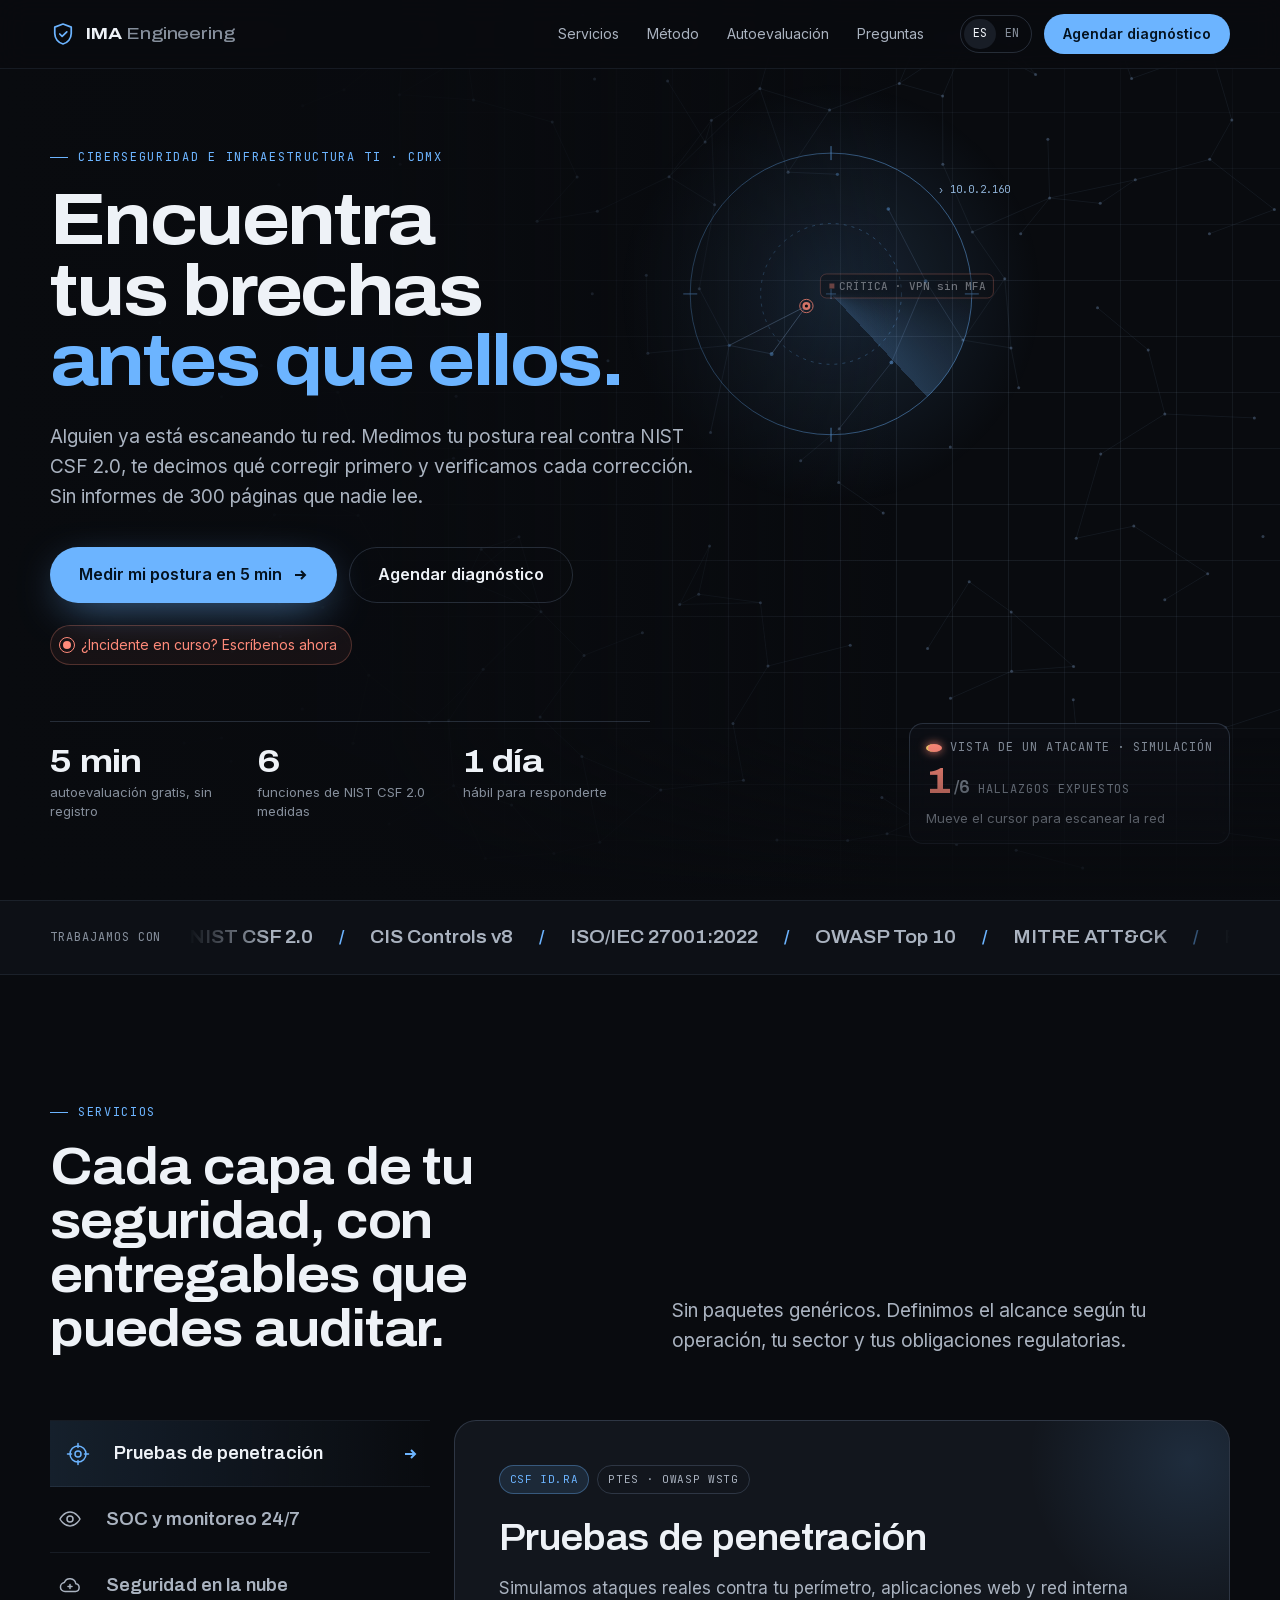
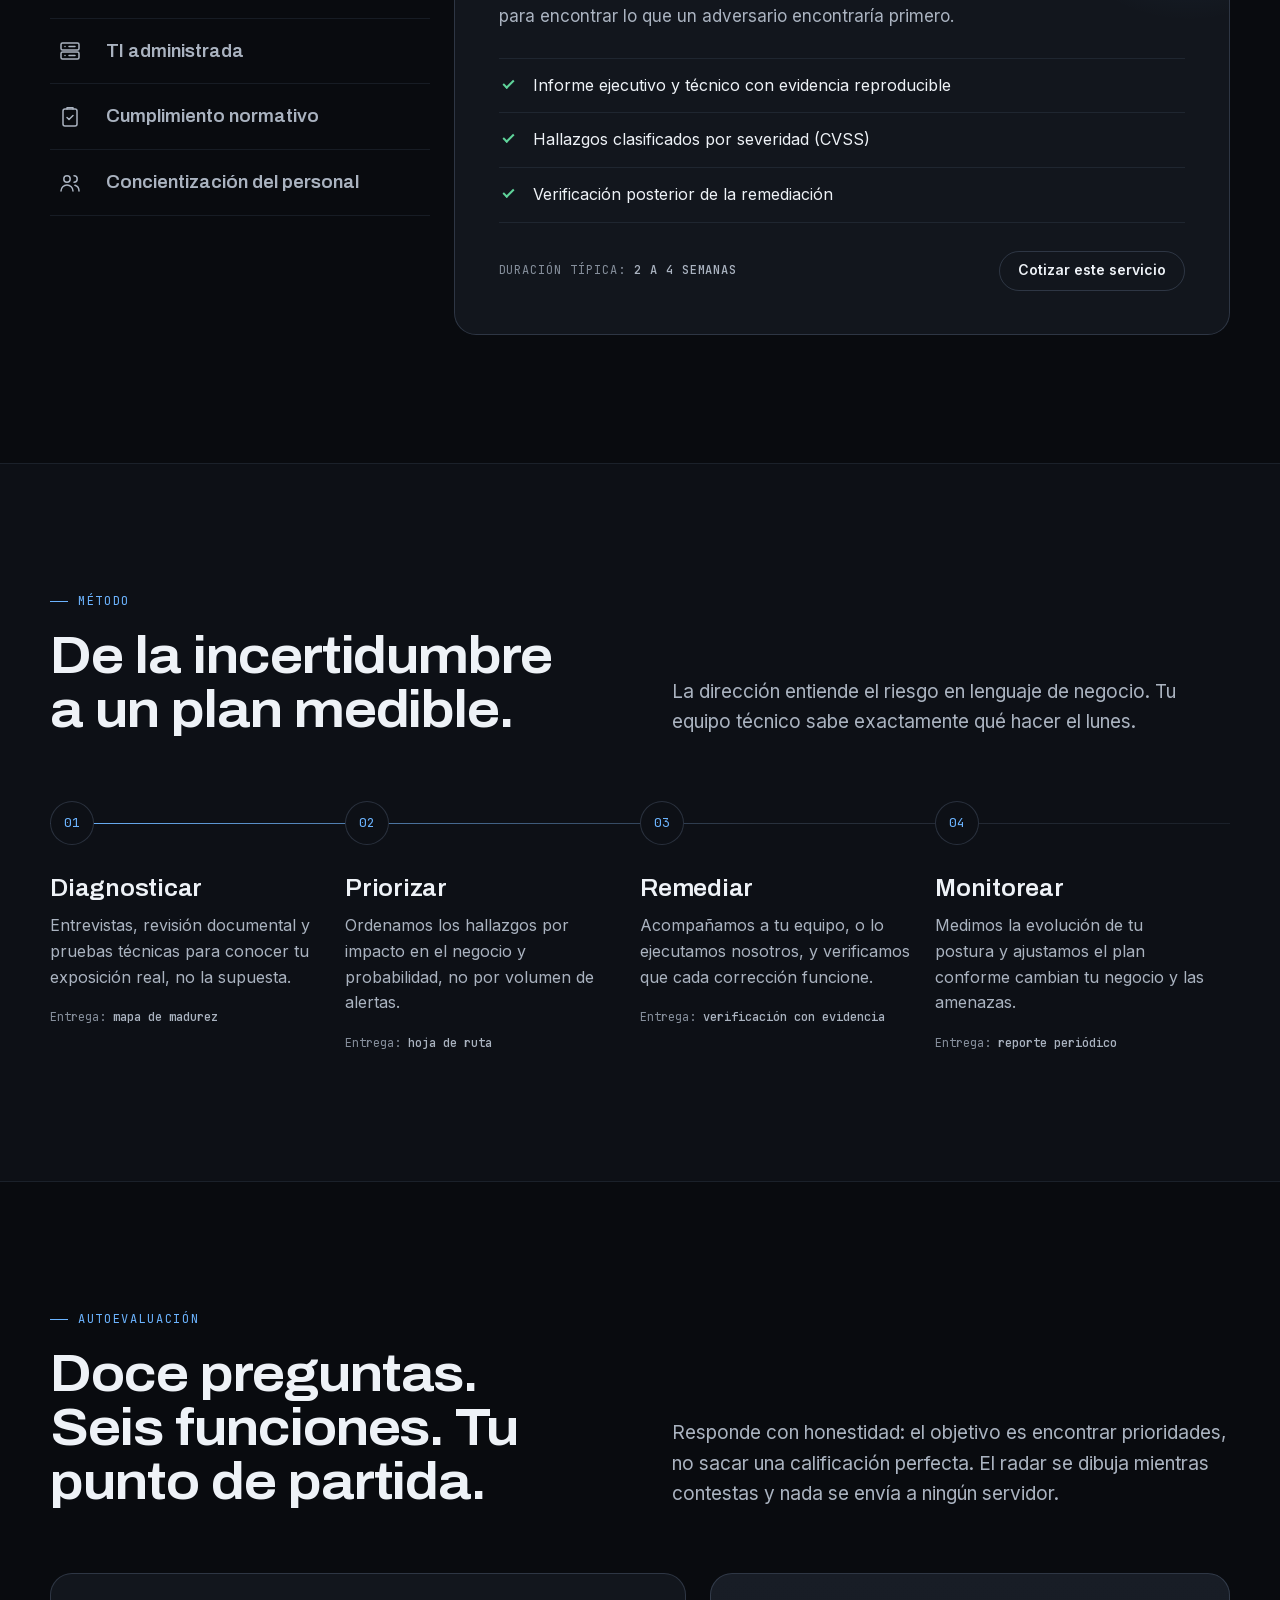
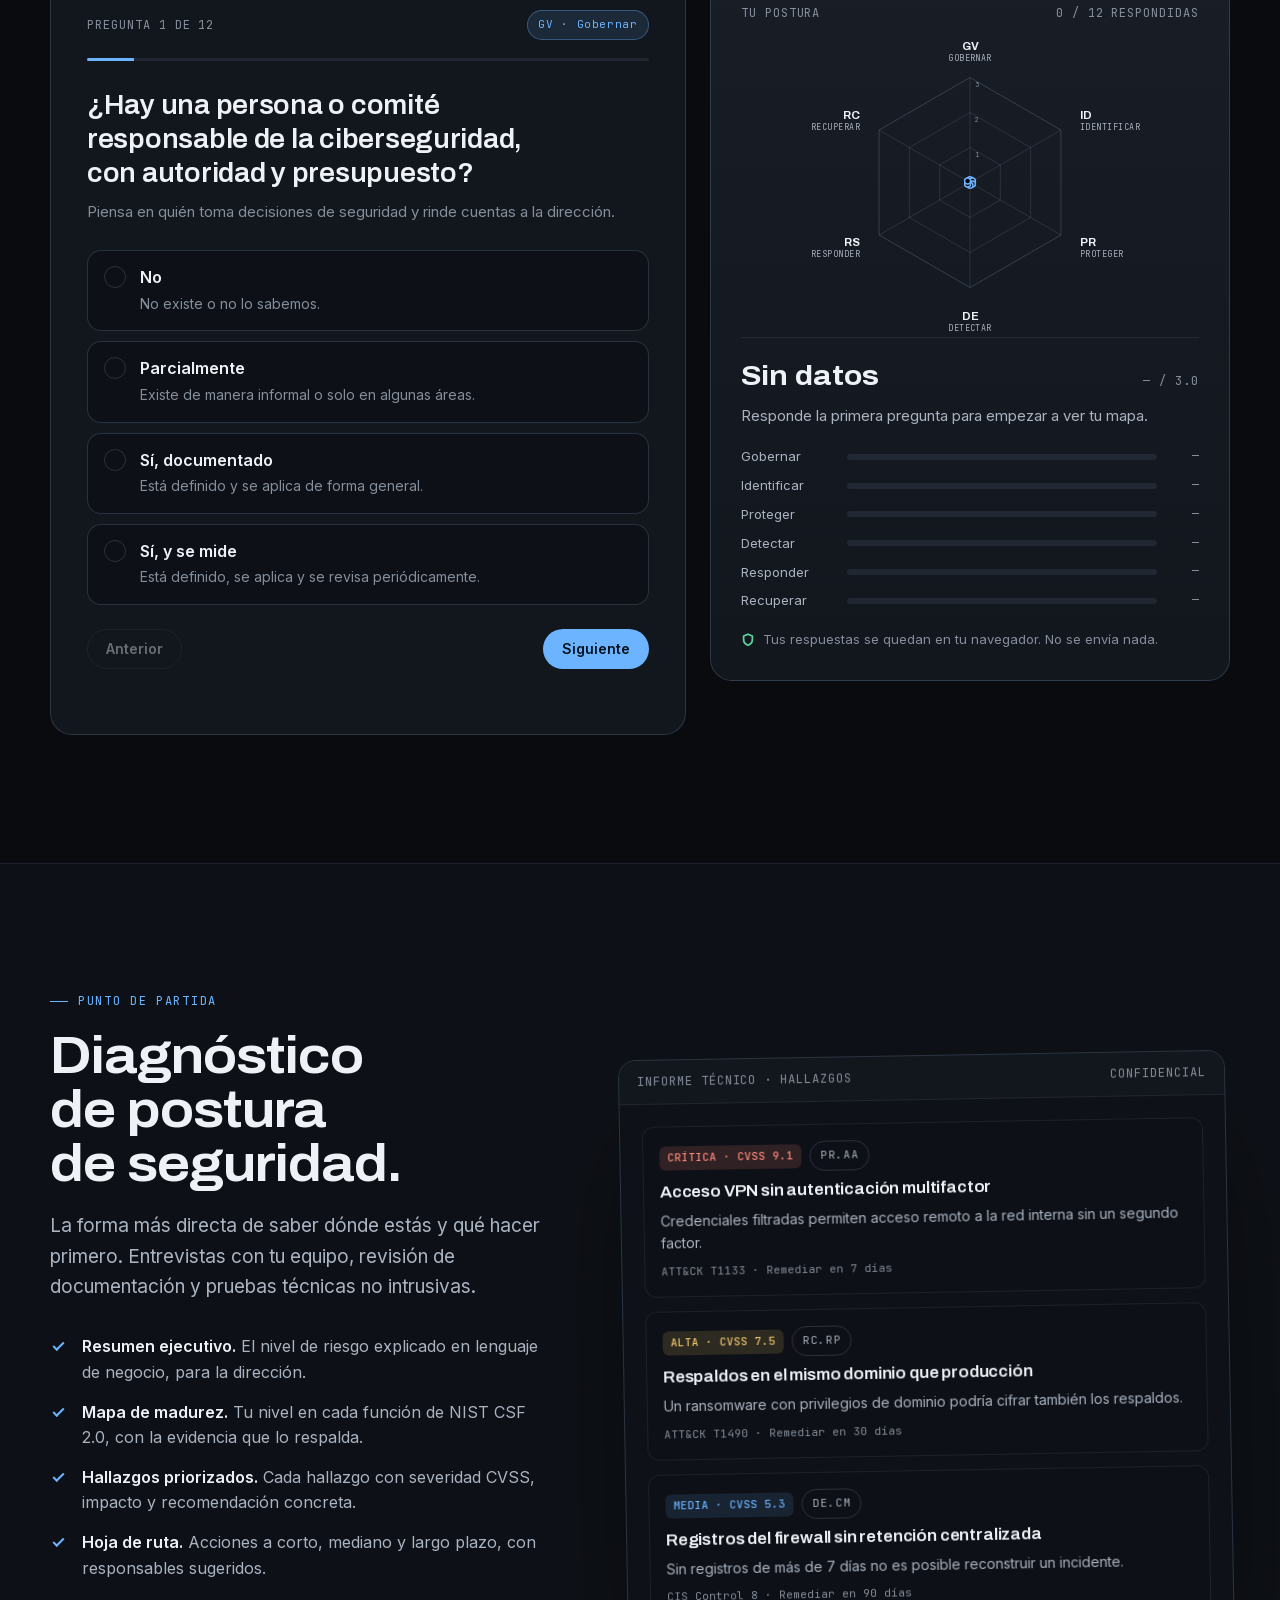
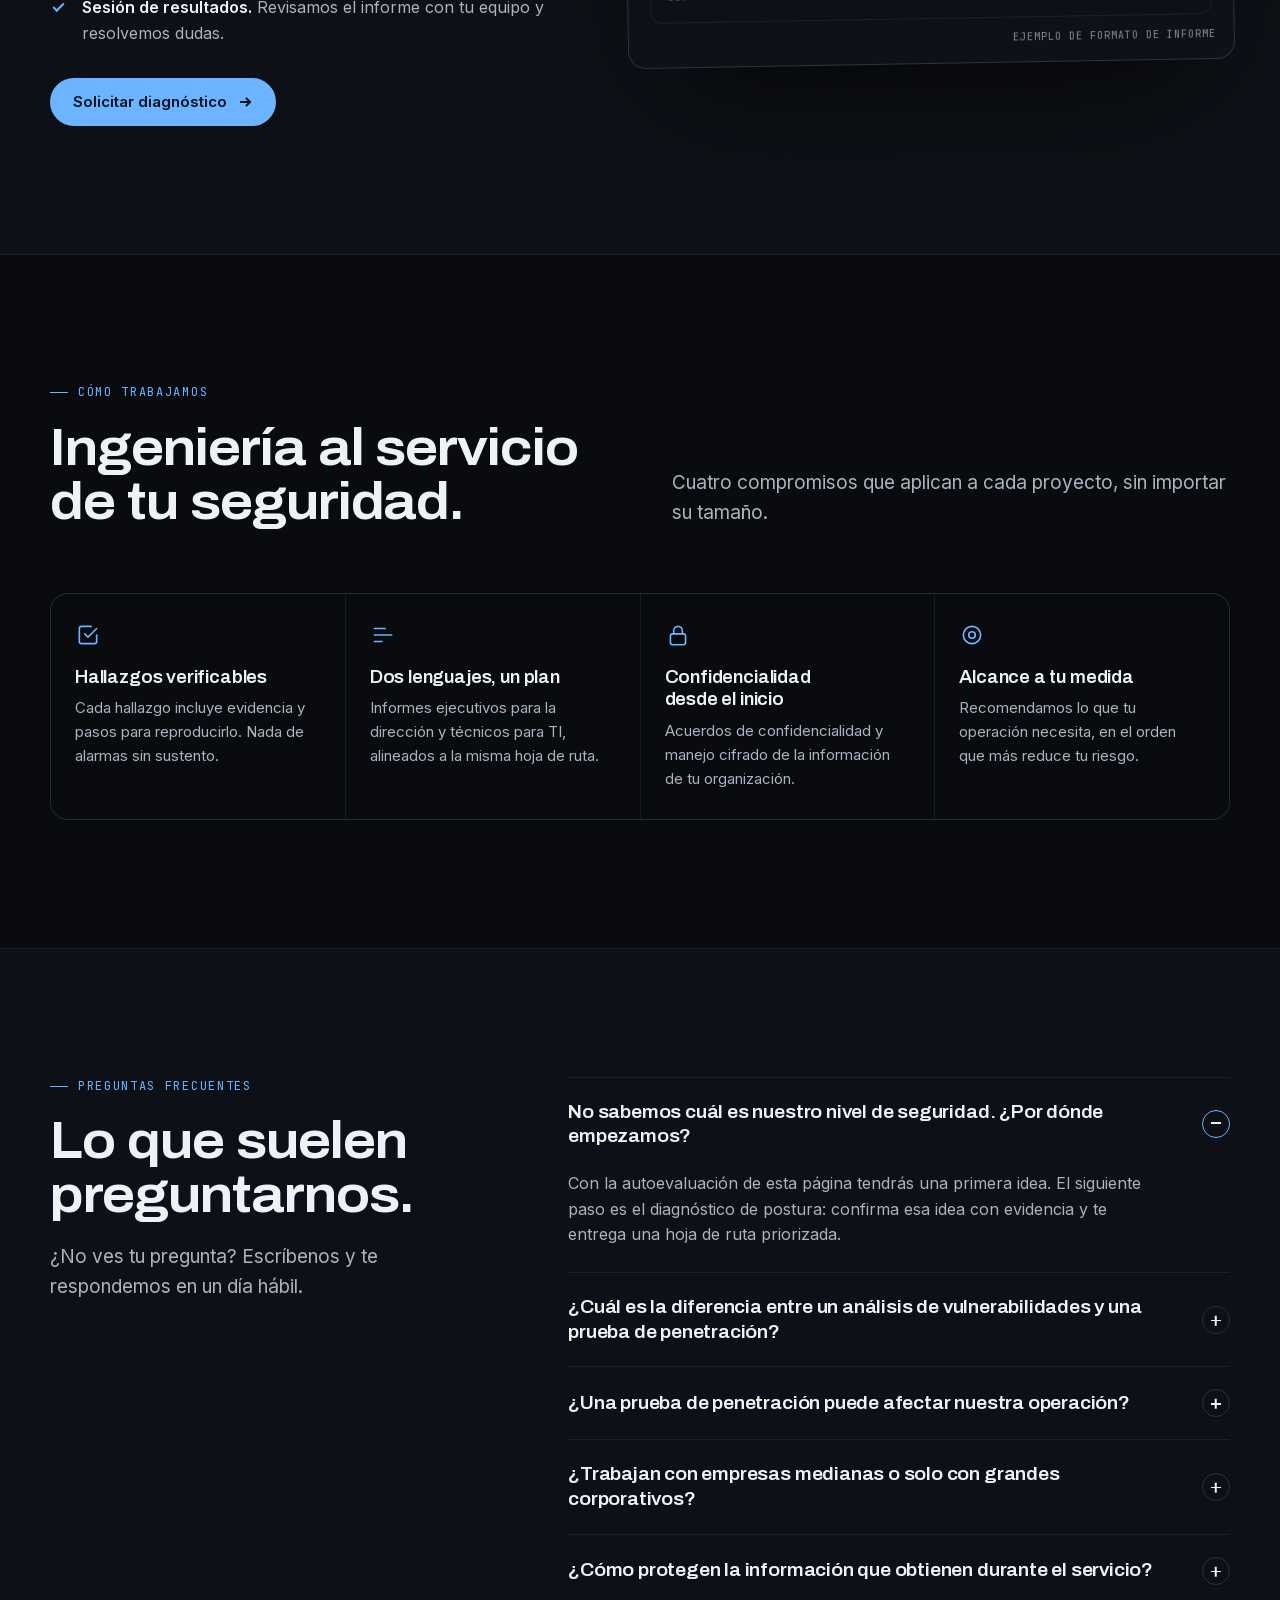
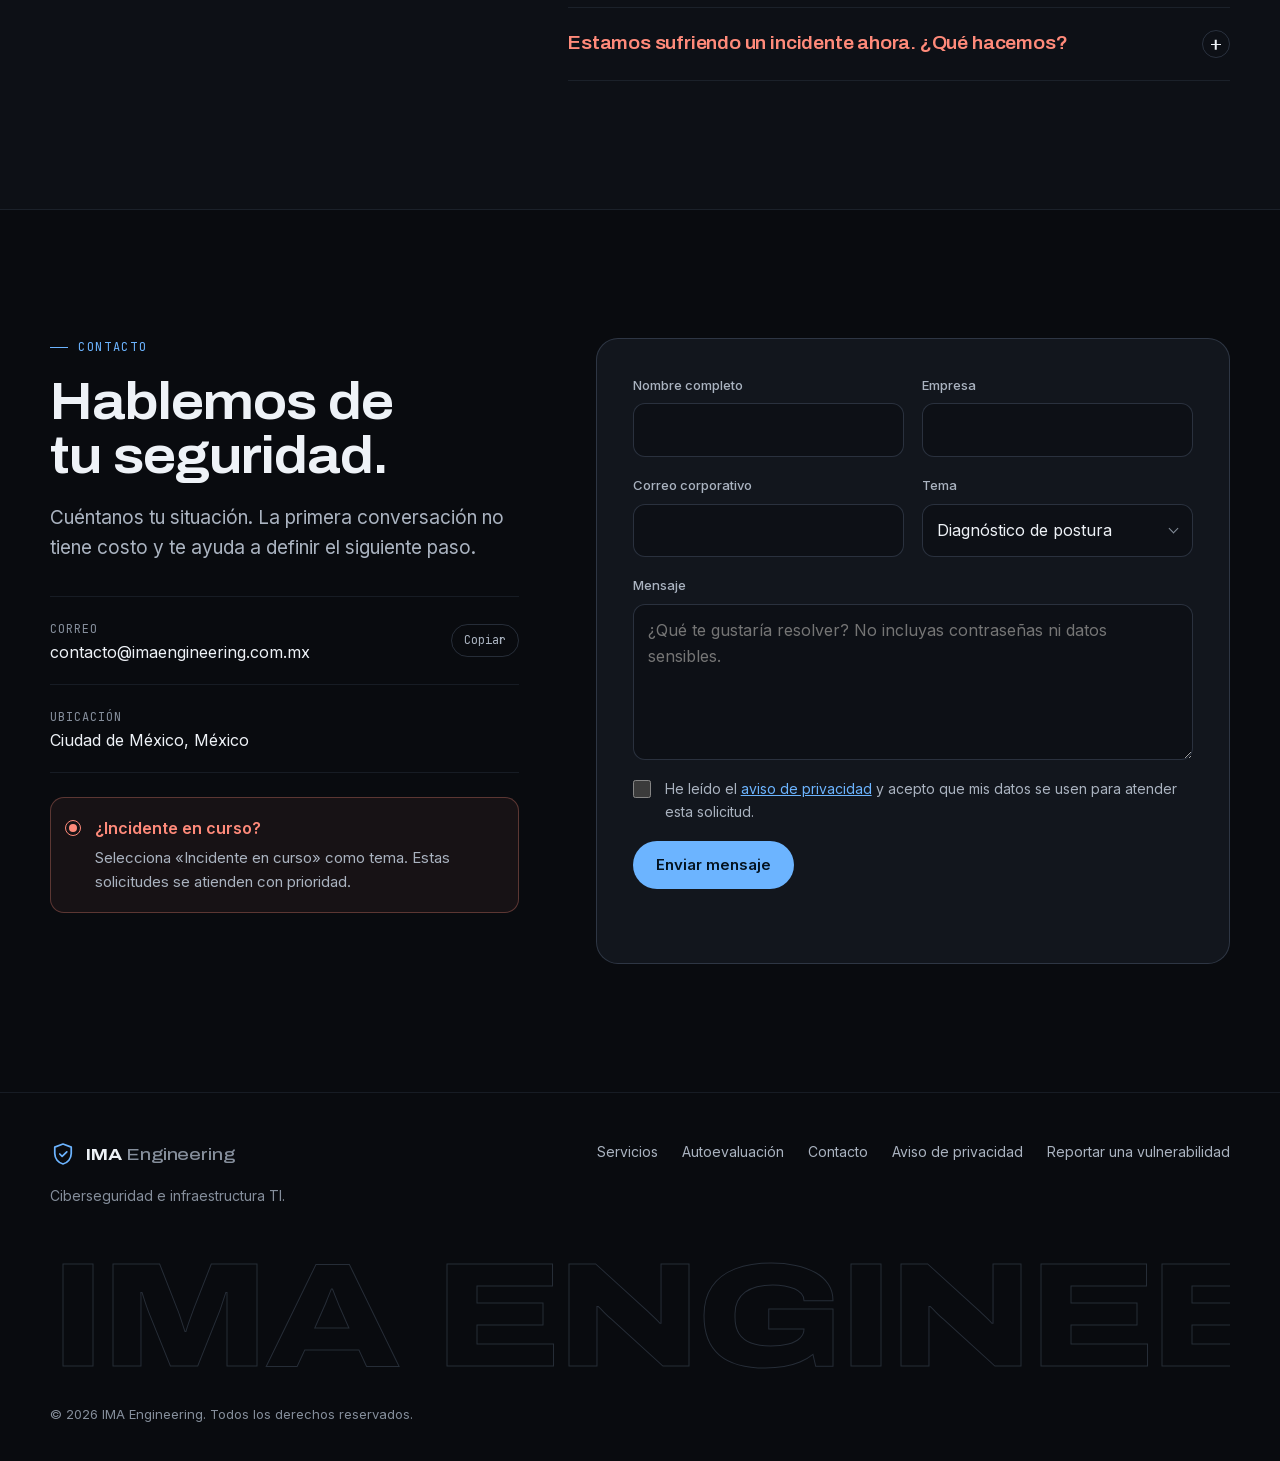
==== commit 51fb9f30: "Hero nuevo: escáner interactivo con la vista de un atacante Titular «Encuentra tus brechas antes que" ====
--- a/index.html
+++ b/index.html
@@ -24,8 +24,8 @@
   <meta property="og:image:height" content="630">
   <meta name="twitter:card" content="summary_large_image">
 
-  <link rel="stylesheet" href="/assets/css/styles.css">
-  <script src="/assets/js/app.js" defer></script>
+  <link rel="stylesheet" href="/assets/css/styles.css?v=20261116b">
+  <script src="/assets/js/app.js?v=20261116b" defer></script>
 
   <script type="application/ld+json">
   {
@@ -77,71 +77,39 @@
 
 <main id="main">
 
-  <!-- Hero -->
-  <section class="hero" aria-labelledby="hero-title">
+  <!-- Hero: el visitante ve su red como la ve un atacante -->
+  <section class="hero" id="hero-scan" aria-labelledby="hero-title">
     <span id="hero" class="anchor-alias" aria-hidden="true"></span>
-    <div class="container hero-grid">
+    <div class="container hero-inner">
       <div class="hero-copy load">
         <p class="eyebrow" data-i18n="hero.eyebrow">Ciberseguridad e infraestructura TI · CDMX</p>
-        <h1 id="hero-title" data-i18n="hero.title">Sabe dónde estás expuesto <em>antes que un atacante.</em></h1>
-        <p class="lead" data-i18n="hero.lead">Medimos tu postura real contra NIST CSF 2.0, priorizamos lo que más riesgo le quita a tu negocio y te acompañamos hasta verificar cada corrección.</p>
+        <h1 id="hero-title"><span data-i18n="hero.title1">Encuentra tus brechas</span> <em class="reveal" data-i18n="hero.title2">antes que ellos.</em></h1>
+        <p class="lead" data-i18n="hero.lead">Alguien ya está escaneando tu red. Medimos tu postura real contra NIST CSF 2.0, te decimos qué corregir primero y verificamos cada corrección. Sin informes de 300 páginas que nadie lee.</p>
         <div class="hero-ctas">
-          <a href="#autoevaluacion" class="btn btn-primary"><span data-i18n="hero.cta1">Medir mi postura en 5 min</span> <svg viewBox="0 0 16 16" aria-hidden="true"><path d="M3 8h10M9 4l4 4-4 4"/></svg></a>
-          <a href="#contacto" class="btn btn-ghost" data-i18n="hero.cta2">Hablar con un especialista</a>
+          <a href="#autoevaluacion" class="btn btn-primary btn-lg"><span data-i18n="hero.cta1">Medir mi postura en 5 min</span> <svg viewBox="0 0 16 16" aria-hidden="true"><path d="M3 8h10M9 4l4 4-4 4"/></svg></a>
+          <a href="#contacto" class="btn btn-ghost btn-lg" data-topic="diagnostico" data-i18n="hero.cta2">Agendar diagnóstico</a>
         </div>
         <a href="#contacto" class="incident-link" data-topic="incidente">
           <span class="pulse" aria-hidden="true"></span>
           <span data-i18n="hero.incident">¿Incidente en curso? Escríbenos ahora</span>
         </a>
-      </div>
-
-      <aside class="radar-card" aria-labelledby="radar-title">
-        <div class="radar-head">
-          <span class="mono-label" id="radar-title" data-i18n="card.label">Mapa de madurez · NIST CSF 2.0</span>
-          <span class="mono-label live" data-i18n="card.example">Ejemplo</span>
-        </div>
-        <svg class="radar" viewBox="-40 -6 480 412" role="img" aria-label="Radar de las seis funciones de NIST CSF 2.0, con niveles de 0 a 3">
-          <defs><linearGradient id="sweep-grad" x1="0" y1="0" x2="1" y2="0"><stop offset="0" stop-color="#6cb4ff" stop-opacity="0"/><stop offset="1" stop-color="#6cb4ff" stop-opacity=".35"/></linearGradient></defs>
-          <polygon class="ring" points="200.0,153.3 240.4,176.7 240.4,223.3 200.0,246.7 159.6,223.3 159.6,176.7"/>
-          <polygon class="ring" points="200.0,106.7 280.8,153.3 280.8,246.7 200.0,293.3 119.2,246.7 119.2,153.3"/>
-          <polygon class="ring ring-outer" points="200.0,60.0 321.2,130.0 321.2,270.0 200.0,340.0 78.8,270.0 78.8,130.0"/>
-          <line class="axis" x1="200" y1="200" x2="200.0" y2="60.0"/>
-          <line class="axis" x1="200" y1="200" x2="321.2" y2="130.0"/>
-          <line class="axis" x1="200" y1="200" x2="321.2" y2="270.0"/>
-          <line class="axis" x1="200" y1="200" x2="200.0" y2="340.0"/>
-          <line class="axis" x1="200" y1="200" x2="78.8" y2="270.0"/>
-          <line class="axis" x1="200" y1="200" x2="78.8" y2="130.0"/>
-          <text class="tier" x="206.0" y="165.3">1</text>
-          <text class="tier" x="206.0" y="118.7">2</text>
-          <text class="tier" x="206.0" y="72.0">3</text>
-          <text class="lbl-code" x="200.0" y="23.1" text-anchor="middle">GV</text>
-          <text class="lbl" x="200.0" y="38.1" text-anchor="middle" data-i18n="fn.GV">Gobernar</text>
-          <text class="lbl-code" x="346.3" y="115.5" text-anchor="start">ID</text>
-          <text class="lbl" x="346.3" y="130.5" text-anchor="start" data-i18n="fn.ID">Identificar</text>
-          <text class="lbl-code" x="346.3" y="284.5" text-anchor="start">PR</text>
-          <text class="lbl" x="346.3" y="299.5" text-anchor="start" data-i18n="fn.PR">Proteger</text>
-          <text class="lbl-code" x="200.0" y="382.9" text-anchor="middle">DE</text>
-          <text class="lbl" x="200.0" y="397.9" text-anchor="middle" data-i18n="fn.DE">Detectar</text>
-          <text class="lbl-code" x="53.7" y="284.5" text-anchor="end">RS</text>
-          <text class="lbl" x="53.7" y="299.5" text-anchor="end" data-i18n="fn.RS">Responder</text>
-          <text class="lbl-code" x="53.7" y="115.5" text-anchor="end">RC</text>
-          <text class="lbl" x="53.7" y="130.5" text-anchor="end" data-i18n="fn.RC">Recuperar</text>
-          <g class="sweep"><path d="M200 200 L340 200 A140 140 0 0 0 321.2 130 Z" fill="url(#sweep-grad)"/></g>
-          <polygon class="shape" points="200.0,130.0 248.5,172.0 280.8,246.7 200.0,246.7 179.8,211.7 143.4,167.3"/>
-          <circle class="dot" r="4" cx="200.0" cy="130.0"/>
-          <circle class="dot" r="4" cx="248.5" cy="172.0"/>
-          <circle class="dot" r="4" cx="280.8" cy="246.7"/>
-          <circle class="dot" r="4" cx="200.0" cy="246.7"/>
-          <circle class="dot" r="4" cx="179.8" cy="211.7"/>
-          <circle class="dot" r="4" cx="143.4" cy="167.3"/>
-        </svg>
-        <div class="radar-foot">
-          <div><span class="mono-label" data-i18n="card.level">Nivel</span><b class="warn" data-i18n="card.levelv">En desarrollo</b></div>
-          <div><span class="mono-label" data-i18n="card.weak">Más débil</span><b class="alert" data-i18n="fn.RS">Responder</b></div>
-          <div><span class="mono-label" data-i18n="card.findings">Hallazgos</span><b>23</b></div>
-        </div>
-        <p class="radar-note" data-i18n="card.note">Ejemplo ilustrativo: empresa de manufactura, 180 empleados. Tu mapa real sale del diagnóstico.</p>
-      </aside>
+        <ul class="hero-proof">
+          <li><b>5&nbsp;min</b><span data-i18n="hero.p1">autoevaluación gratis, sin registro</span></li>
+          <li><b>6</b><span data-i18n="hero.p2">funciones de NIST CSF 2.0 medidas</span></li>
+          <li><b>1&nbsp;<span data-i18n="hero.p3u">día</span></b><span data-i18n="hero.p3">hábil para responderte</span></li>
+        </ul>
+      </div>
+    </div>
+
+    <div class="scan" id="scan">
+      <canvas class="scan-canvas" id="scan-canvas" aria-hidden="true"></canvas>
+      <div class="scan-hud" id="scan-hud">
+        <p class="mono-label scan-tag"><span class="rec" aria-hidden="true"></span><span data-i18n="scan.tag">Vista de un atacante · simulación</span></p>
+        <p class="scan-count"><b id="scan-found">0</b><span class="of">/<span id="scan-total">6</span></span> <span class="mono-label" data-i18n="scan.found">hallazgos expuestos</span></p>
+        <p class="scan-hint"><span class="hint-fine" data-i18n="scan.hintFine">Mueve el cursor para escanear la red</span><span class="hint-touch" data-i18n="scan.hintTouch">Toca la red para escanear</span></p>
+        <a class="scan-done" href="#contacto" data-topic="diagnostico"><span data-i18n="scan.done">Un atacante tarda lo mismo. Revisemos tu red</span> <svg viewBox="0 0 16 16" aria-hidden="true"><path d="M3 8h10M9 4l4 4-4 4"/></svg></a>
+      </div>
+      <p class="sr-only" data-i18n="scan.sr">Simulación ilustrativa: un escaneo recorre una red de ejemplo y revela seis hallazgos, desde una VPN sin autenticación multifactor hasta encabezados HTTP faltantes.</p>
     </div>
   </section>
 
--- a/assets/css/styles.css
+++ b/assets/css/styles.css
@@ -182,24 +182,52 @@
   .nav-cta-mobile { display: block; margin-top: 18px; }
 }
 
-/* ---------- Hero ---------- */
-.hero { position: relative; padding: calc(var(--header-h) + clamp(48px, 7vw, 96px)) 0 clamp(56px, 7vw, 96px); overflow: hidden; }
+/* ---------- Hero ----------
+   El fondo es una red de ejemplo. Un haz de escaneo la recorre solo y luego
+   sigue al cursor (o al dedo). Cada hallazgo que toca se queda marcado. */
+.hero {
+  position: relative; isolation: isolate; overflow: hidden;
+  display: flex; align-items: center;
+  min-height: min(100svh, 960px);
+  padding: calc(var(--header-h) + clamp(40px, 6vw, 80px)) 0 clamp(48px, 6vw, 80px);
+}
 .hero::before {
-  content: ""; position: absolute; inset: 0; pointer-events: none;
+  content: ""; position: absolute; inset: 0; z-index: -2; pointer-events: none;
   background:
-    radial-gradient(600px 400px at 78% 45%, rgba(108, 180, 255, .13), transparent 70%),
     linear-gradient(var(--line) 1px, transparent 1px) 0 0 / 56px 56px,
     linear-gradient(90deg, var(--line) 1px, transparent 1px) 0 0 / 56px 56px;
-  -webkit-mask-image: radial-gradient(900px 600px at 60% 45%, #000 30%, transparent 80%);
-          mask-image: radial-gradient(900px 600px at 60% 45%, #000 30%, transparent 80%);
-}
-.hero-grid { position: relative; display: grid; grid-template-columns: minmax(0, 1.15fr) minmax(0, .85fr); gap: clamp(32px, 5vw, 72px); align-items: center; }
-.hero-copy { min-width: 0; }
-.hero h1 { margin-bottom: 26px; }
-.hero h1 em { font-style: normal; color: var(--accent); }
+  -webkit-mask-image: radial-gradient(1100px 700px at 70% 50%, #000 20%, transparent 80%);
+          mask-image: radial-gradient(1100px 700px at 70% 50%, #000 20%, transparent 80%);
+}
+/* Velo detrás del texto para que la red nunca compita con la lectura. */
+.hero::after {
+  content: ""; position: absolute; inset: 0; z-index: -1; pointer-events: none;
+  background:
+    linear-gradient(90deg, var(--bg) 0%, rgba(9, 11, 15, .92) 30%, rgba(9, 11, 15, .45) 52%, transparent 70%),
+    linear-gradient(0deg, var(--bg) 0%, transparent 18%);
+}
+.hero-inner { width: 100%; }
+.hero-copy { position: relative; z-index: 1; max-width: 760px; min-width: 0; }
+.hero h1 {
+  margin-bottom: 26px;
+  font-size: clamp(2.75rem, 5.7vw, 5.5rem); line-height: .96; font-stretch: 112%; letter-spacing: -0.035em;
+}
+.hero h1 > span { display: block; }
+.hero h1 em { display: inline-block; font-style: normal; color: var(--accent); white-space: nowrap; }
+/* "antes que ellos." aparece como si el escáner lo descubriera. */
+.hero h1 .reveal { position: relative; animation: unredact 1.1s .45s var(--ease) both; }
+.hero h1 .reveal::after {
+  content: ""; position: absolute; top: 4%; bottom: -2%; right: -6px; width: 3px; background: var(--accent);
+  box-shadow: 0 0 18px 2px rgba(108, 180, 255, .7); animation: scanbar 1.1s .45s var(--ease) both;
+}
+@keyframes unredact { from { clip-path: inset(0 100% 0 0); } to { clip-path: inset(0 0 0 0); } }
+@keyframes scanbar { 0% { left: 0; opacity: 1; } 85% { opacity: 1; } 100% { left: 100%; opacity: 0; } }
+.hero .lead { max-width: 54ch; }
 .hero-ctas { display: flex; flex-wrap: wrap; gap: 12px; margin-top: 34px; }
+.btn-lg { min-height: 56px; padding: 0 28px; font-size: 1rem; }
+.hero .btn-primary { box-shadow: 0 12px 44px -14px rgba(108, 180, 255, .75); }
 .incident-link {
-  display: inline-flex; align-items: center; gap: 10px; margin-top: 28px; text-decoration: none;
+  display: inline-flex; align-items: center; gap: 10px; margin-top: 22px; text-decoration: none;
   font-size: .875rem; color: var(--alert); padding: 8px 14px 8px 12px; border-radius: 999px;
   border: 1px solid rgba(255, 138, 122, .25); background: rgba(255, 138, 122, .06); transition: background .2s;
 }
@@ -208,21 +236,94 @@
 .pulse::after { content: ""; position: absolute; inset: -4px; border-radius: 50%; border: 1px solid var(--alert); animation: ping 1.8s var(--ease) infinite; }
 @keyframes ping { from { transform: scale(.6); opacity: 1; } to { transform: scale(1.8); opacity: 0; } }
 
+.hero-proof {
+  display: grid; grid-template-columns: repeat(3, minmax(0, 1fr)); gap: 20px;
+  max-width: 600px; margin-top: clamp(36px, 5vw, 56px); padding-top: 22px; border-top: 1px solid var(--line-2);
+}
+.hero-proof li { min-width: 0; }
+.hero-proof b { display: block; font-family: var(--display); font-size: clamp(1.5rem, 2.6vw, 2rem); font-weight: 700; font-stretch: 115%; line-height: 1.1; letter-spacing: -0.02em; }
+.hero-proof b span { font-size: inherit; color: inherit; }
+.hero-proof > li > span { display: block; margin-top: 4px; font-size: .8125rem; line-height: 1.4; color: var(--text-3); }
+
+/* Escáner */
+.scan { position: absolute; inset: 0; z-index: -3; }
+.scan-canvas { display: block; width: 100%; height: 100%; touch-action: pan-y; }
+.scan-canvas { opacity: 0; transition: opacity 1s var(--ease); }
+.scan-canvas.is-ready { opacity: 1; }
+.scan-hud {
+  position: absolute; z-index: 2;
+  right: max(32px, calc((100vw - var(--max)) / 2));
+  bottom: clamp(28px, 5vw, 56px);
+  display: none; gap: 6px; min-width: 260px; padding: 14px 16px;
+  border: 1px solid var(--line-2); border-radius: var(--radius);
+  background: rgba(13, 16, 22, .78);
+  -webkit-backdrop-filter: blur(10px); backdrop-filter: blur(10px);
+  animation: rise .8s 1.2s var(--ease) both;
+}
+.js .scan-hud { display: grid; }
+.scan-tag { display: flex; align-items: center; gap: 8px; }
+.rec { width: 7px; height: 7px; border-radius: 50%; background: var(--alert); box-shadow: 0 0 10px var(--alert); animation: blink 1.4s steps(2, start) infinite; }
+@keyframes blink { to { visibility: hidden; } }
+.scan-count { display: flex; align-items: baseline; gap: 8px; }
+.scan-count b { font-family: var(--display); font-size: 2.25rem; font-weight: 700; font-stretch: 118%; line-height: 1; color: var(--alert); font-variant-numeric: tabular-nums; }
+.scan-count .of { margin-left: -6px; font-family: var(--display); font-size: 1.125rem; font-weight: 600; color: var(--text-3); }
+.scan-hint { font-size: .8125rem; color: var(--text-2); }
+.hint-touch { display: none; }
+@media (hover: none), (pointer: coarse) { .hint-fine { display: none; } .hint-touch { display: inline; } }
+.scan-done {
+  display: none; align-items: center; gap: 8px; margin-top: 4px;
+  font-size: .875rem; font-weight: 600; color: var(--accent); text-decoration: none;
+}
+.scan-done svg { width: 14px; height: 14px; fill: none; stroke: currentColor; stroke-width: 2; transition: transform .25s var(--ease); }
+.scan-done:hover svg { transform: translateX(3px); }
+.scan-hud.is-done .scan-hint { display: none; }
+.scan-hud.is-done .scan-done { display: inline-flex; animation: rise .5s var(--ease) both; }
+.scan-count b.bump { animation: bump .45s var(--ease); }
+@keyframes bump { 40% { transform: scale(1.25); } }
+.sr-only { position: absolute; width: 1px; height: 1px; padding: 0; margin: -1px; overflow: hidden; clip: rect(0 0 0 0); white-space: nowrap; border: 0; }
+
+/* Tableta y teléfono: el escáner deja de ser fondo y se vuelve una consola bajo el texto. */
+@media (max-width: 860px) {
+  .hero { display: block; min-height: 0; padding-bottom: 40px; }
+  .hero::after { background: linear-gradient(0deg, var(--bg) 0%, transparent 30%); }
+  .hero::before { -webkit-mask-image: radial-gradient(600px 500px at 50% 20%, #000 10%, transparent 75%); mask-image: radial-gradient(600px 500px at 50% 20%, #000 10%, transparent 75%); }
+  .scan {
+    position: relative; inset: auto; z-index: 0;
+    height: clamp(380px, 112vw, 480px);
+    margin: 32px max(20px, env(safe-area-inset-right, 0px)) 0 max(20px, env(safe-area-inset-left, 0px));
+    border: 1px solid var(--line-2); border-radius: var(--radius-lg); overflow: hidden;
+    background: radial-gradient(120% 90% at 50% 60%, rgba(108, 180, 255, .07), transparent 70%), var(--bg-2);
+  }
+  .scan-hud {
+    left: 12px; right: 12px; top: auto; bottom: 12px; min-width: 0; padding: 10px 14px;
+    grid-template-columns: minmax(0, 1fr) auto; align-items: center; gap: 2px 12px; animation-delay: .3s;
+  }
+  .scan-tag { grid-column: 1; grid-row: 1; min-width: 0; font-size: .6875rem; letter-spacing: .06em; white-space: nowrap; }
+  .scan-tag span:last-child { overflow: hidden; text-overflow: ellipsis; }
+  .scan-count { grid-column: 2; grid-row: 1 / span 2; gap: 0; }
+  .scan-count b { font-size: 1.875rem; }
+  .scan-count .of { margin: 0; font-size: 1rem; }
+  .scan-count .mono-label { display: none; }
+  .scan-hint, .scan-done { grid-column: 1; grid-row: 2; }
+  .scan-done { margin-top: 0; }
+}
+@media (max-width: 520px) {
+  .hero h1 { font-size: clamp(2.375rem, 11.2vw, 3.5rem); }
+  .hero h1 em { white-space: normal; }
+  .hero-ctas .btn { width: 100%; }
+  .hero-proof { gap: 12px; }
+  .hero-proof > li > span { font-size: .75rem; }
+}
+
+@keyframes rise { from { opacity: 0; transform: translateY(16px); } to { opacity: 1; transform: none; } }
 .load > * { animation: rise .9s var(--ease) both; }
 .load > :nth-child(2) { animation-delay: .08s; }
 .load > :nth-child(3) { animation-delay: .16s; }
 .load > :nth-child(4) { animation-delay: .24s; }
 .load > :nth-child(5) { animation-delay: .32s; }
-@keyframes rise { from { opacity: 0; transform: translateY(16px); } to { opacity: 1; transform: none; } }
+.load > :nth-child(6) { animation-delay: .40s; }
 
 /* ---------- Radar ---------- */
-.radar-card {
-  position: relative; min-width: 0; padding: 20px;
-  border: 1px solid var(--line-2); border-radius: var(--radius-lg);
-  background: linear-gradient(180deg, rgba(24, 29, 38, .88), rgba(13, 16, 22, .88));
-  box-shadow: 0 40px 120px -40px rgba(0, 0, 0, .8), inset 0 1px 0 rgba(255, 255, 255, .04);
-  animation: rise 1s .2s var(--ease) both;
-}
 .radar-head { display: flex; justify-content: space-between; align-items: baseline; gap: 12px; margin-bottom: 4px; }
 .live { display: inline-flex; align-items: center; gap: 6px; color: var(--ok); }
 .live::before { content: ""; width: 6px; height: 6px; border-radius: 50%; background: var(--ok); box-shadow: 0 0 10px var(--ok); }
@@ -237,17 +338,6 @@
 .radar .tier { font-family: var(--mono); font-size: 9px; fill: var(--text-3); }
 .radar .sweep { transform-origin: 200px 200px; animation: spin 6s linear infinite; }
 @keyframes spin { to { transform: rotate(360deg); } }
-.radar-foot { display: grid; grid-template-columns: repeat(3, minmax(0, 1fr)); gap: 1px; margin-top: 8px; background: var(--line); border: 1px solid var(--line); border-radius: 12px; overflow: hidden; }
-.radar-foot > div { min-width: 0; padding: 10px 12px; background: var(--bg-2); }
-.radar-foot b { display: block; margin-top: 2px; font-family: var(--display); font-size: clamp(.875rem, 1.4vw, 1.0625rem); line-height: 1.3; font-weight: 650; font-variant-numeric: tabular-nums; }
-.radar-foot b.warn { color: var(--warn); }
-.radar-foot b.alert { color: var(--alert); }
-.radar-note { margin-top: 12px; font-size: .75rem; color: var(--text-3); }
-
-@media (max-width: 920px) {
-  .hero-grid { grid-template-columns: minmax(0, 1fr); }
-  .radar-card { max-width: 520px; }
-}
 
 /* ---------- Marcos ---------- */
 .frameworks { padding: 22px 0; background: var(--bg-2); border-block: 1px solid var(--line); overflow: hidden; }
@@ -536,5 +626,6 @@
   *, *::before, *::after { animation-duration: .001ms !important; animation-iteration-count: 1 !important; transition-duration: .001ms !important; }
   html { scroll-behavior: auto; }
   .radar .sweep { display: none; }
+  .hero h1 .reveal::after { display: none; }
   .marquee-track { animation: none; }
 }
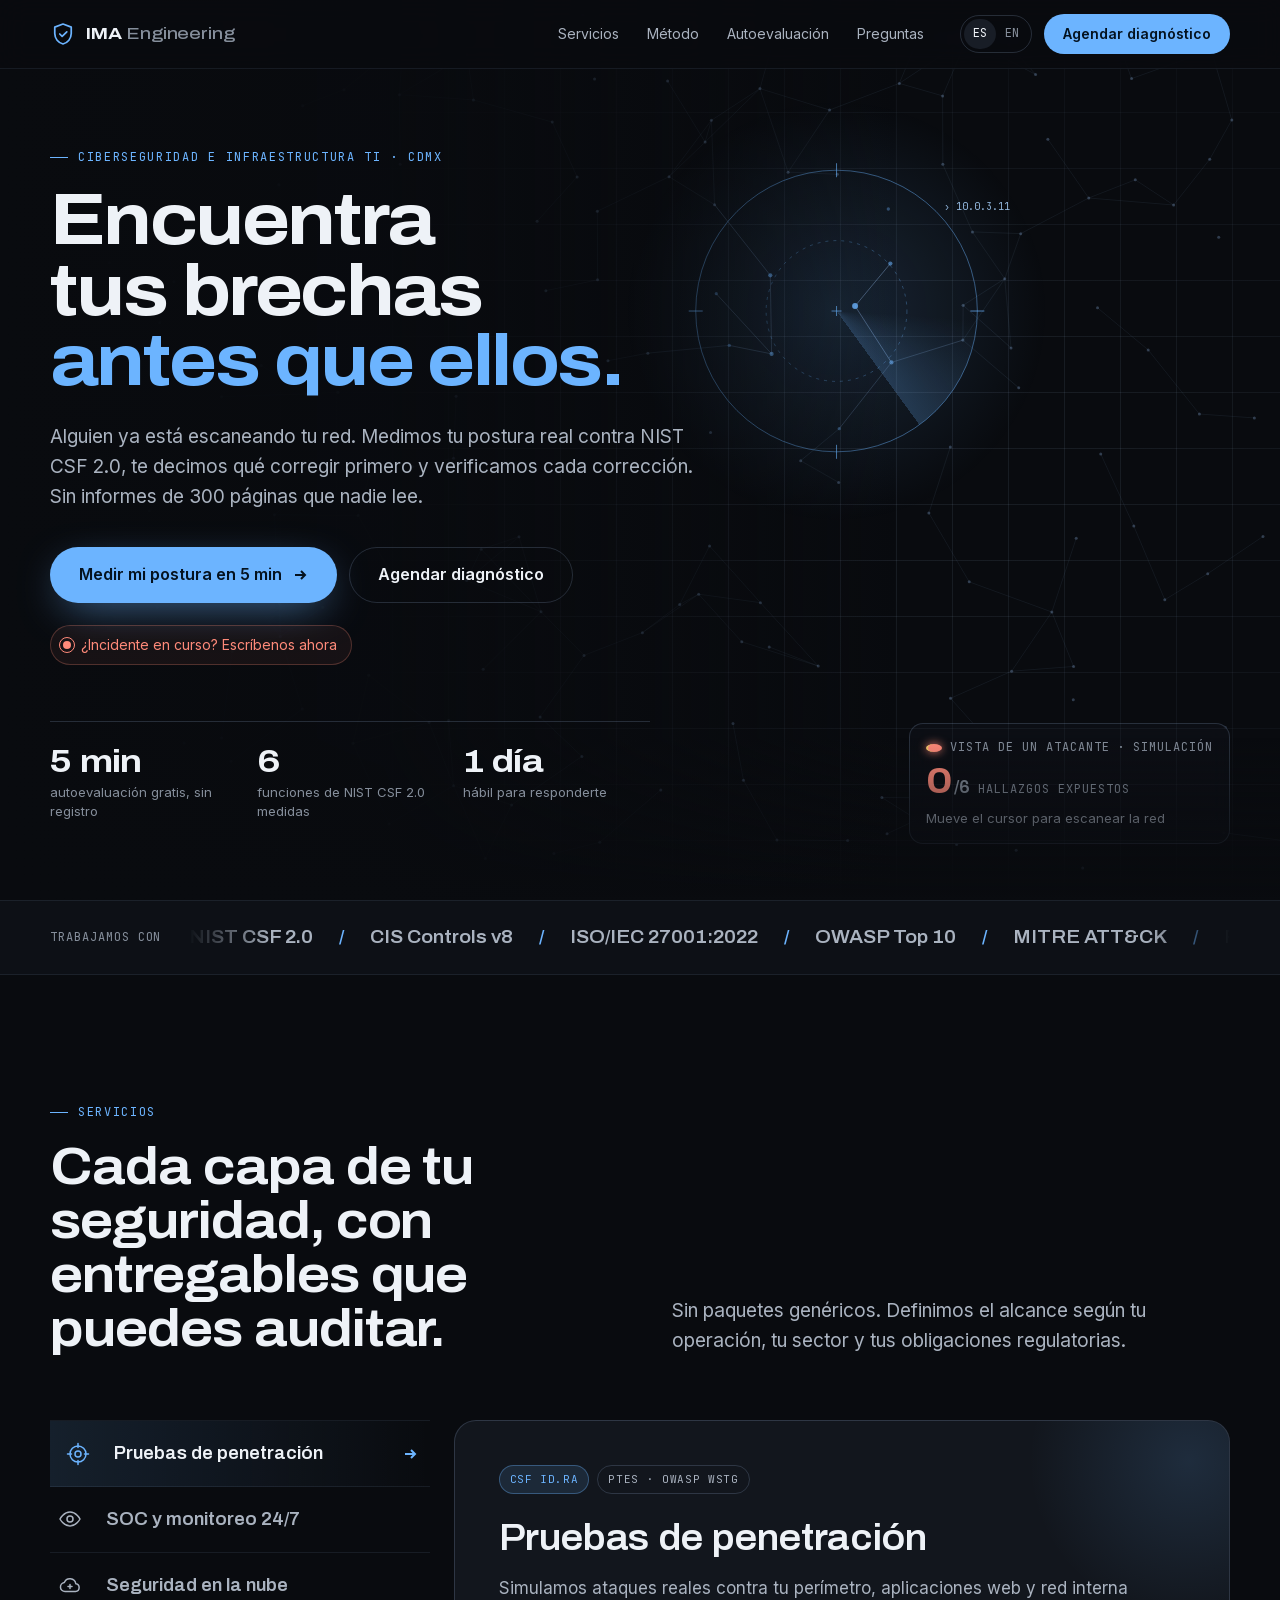
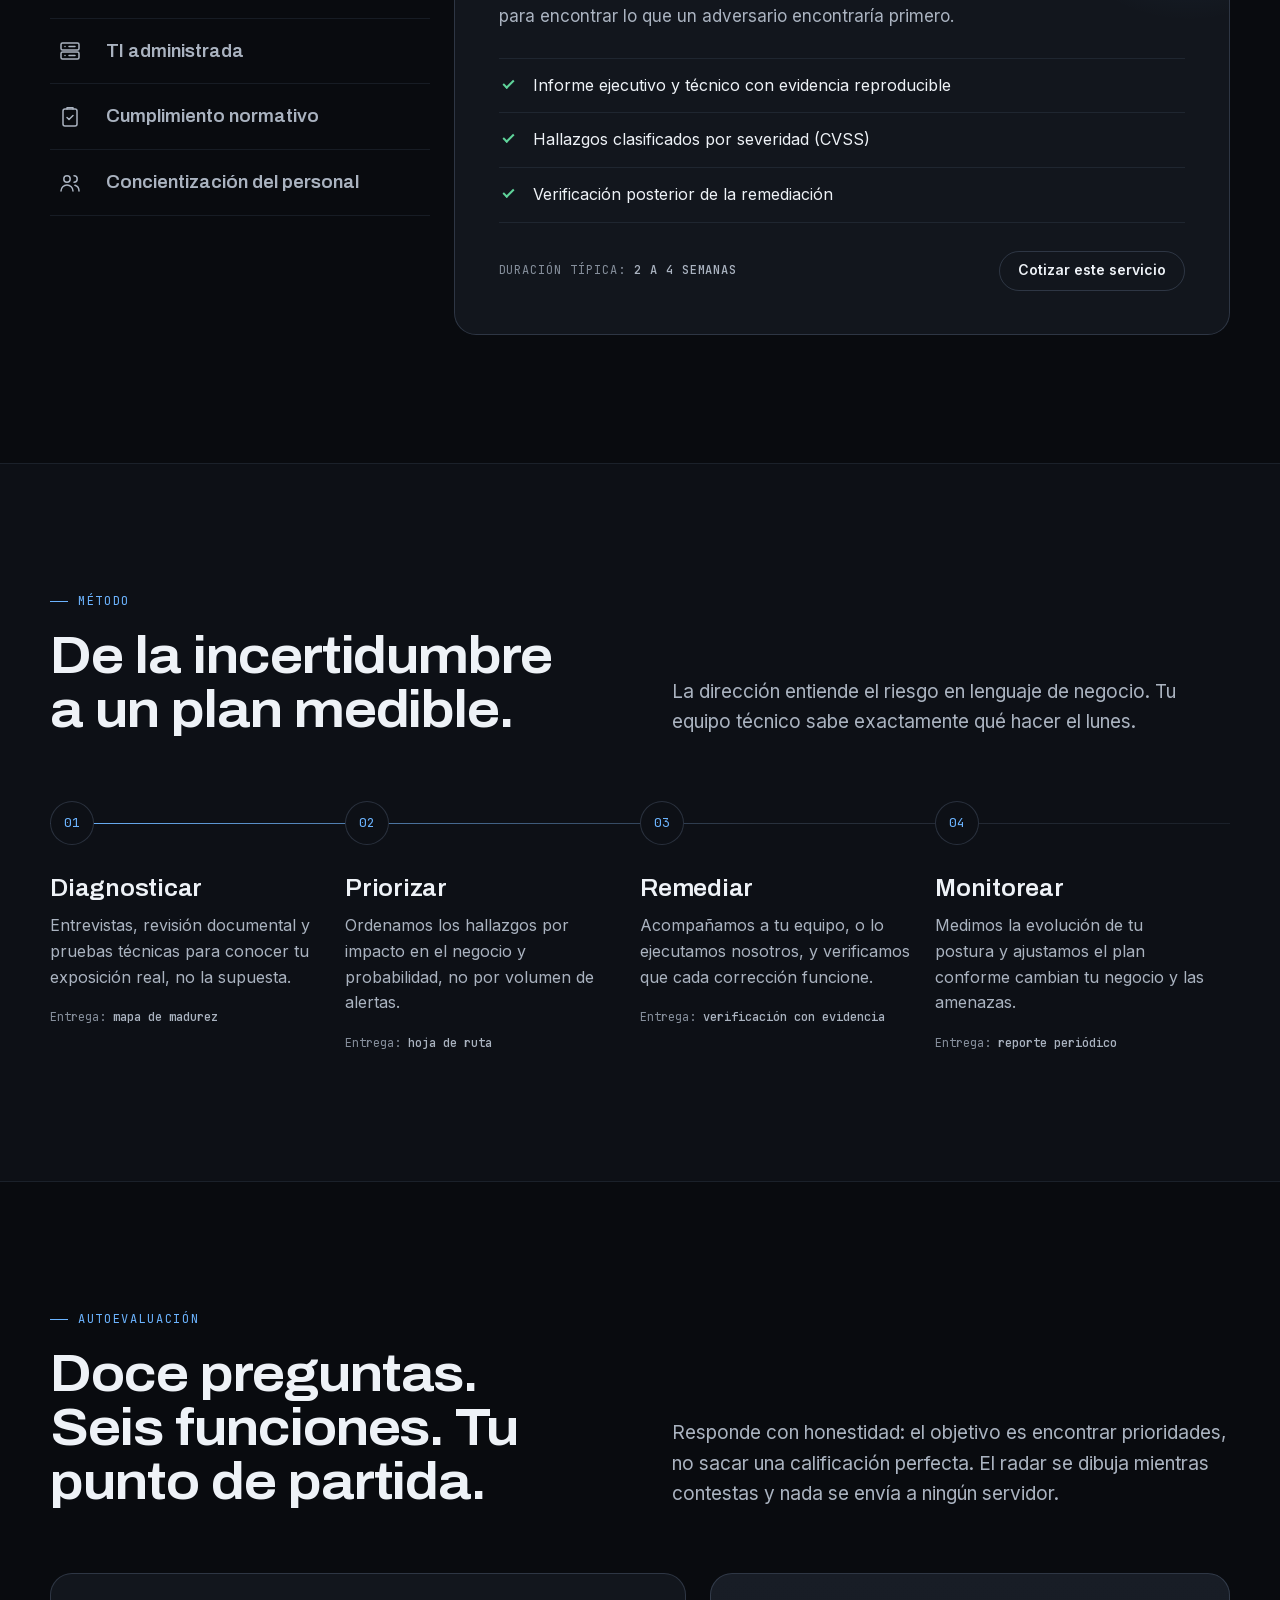
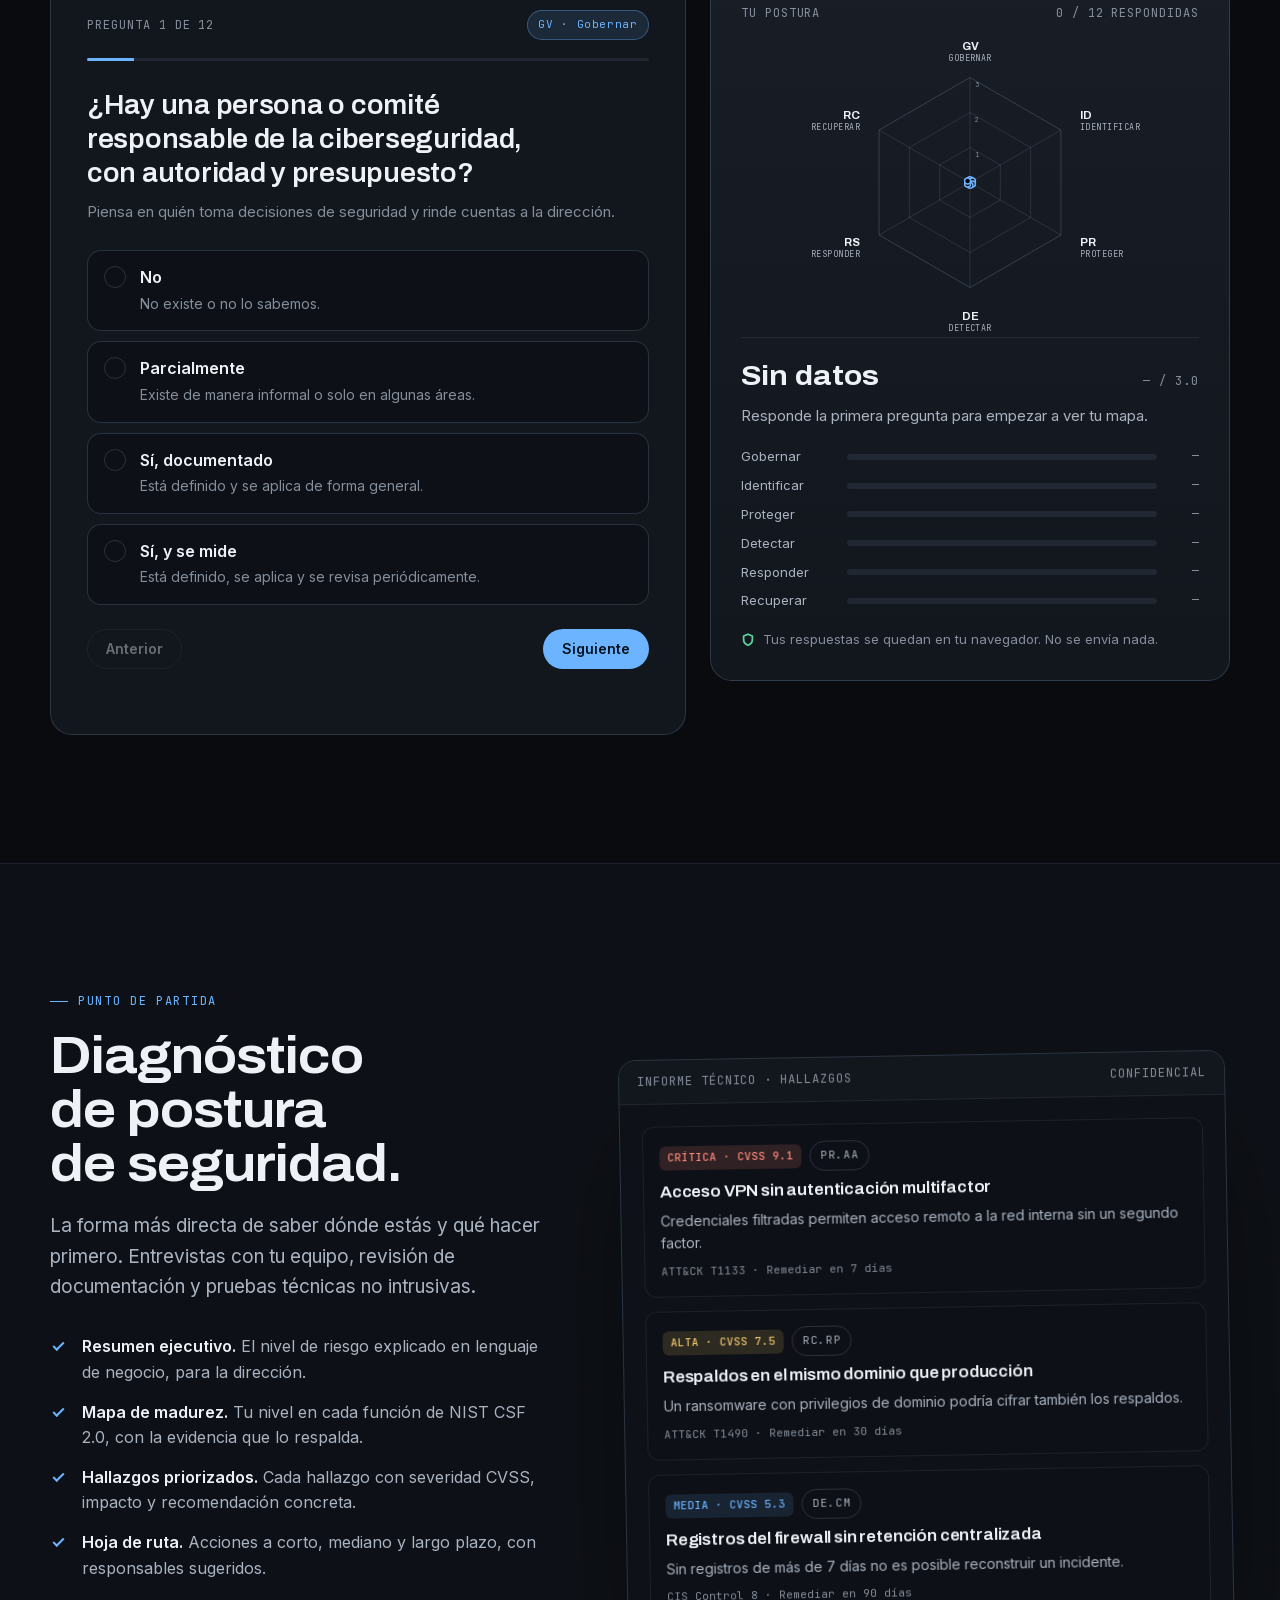
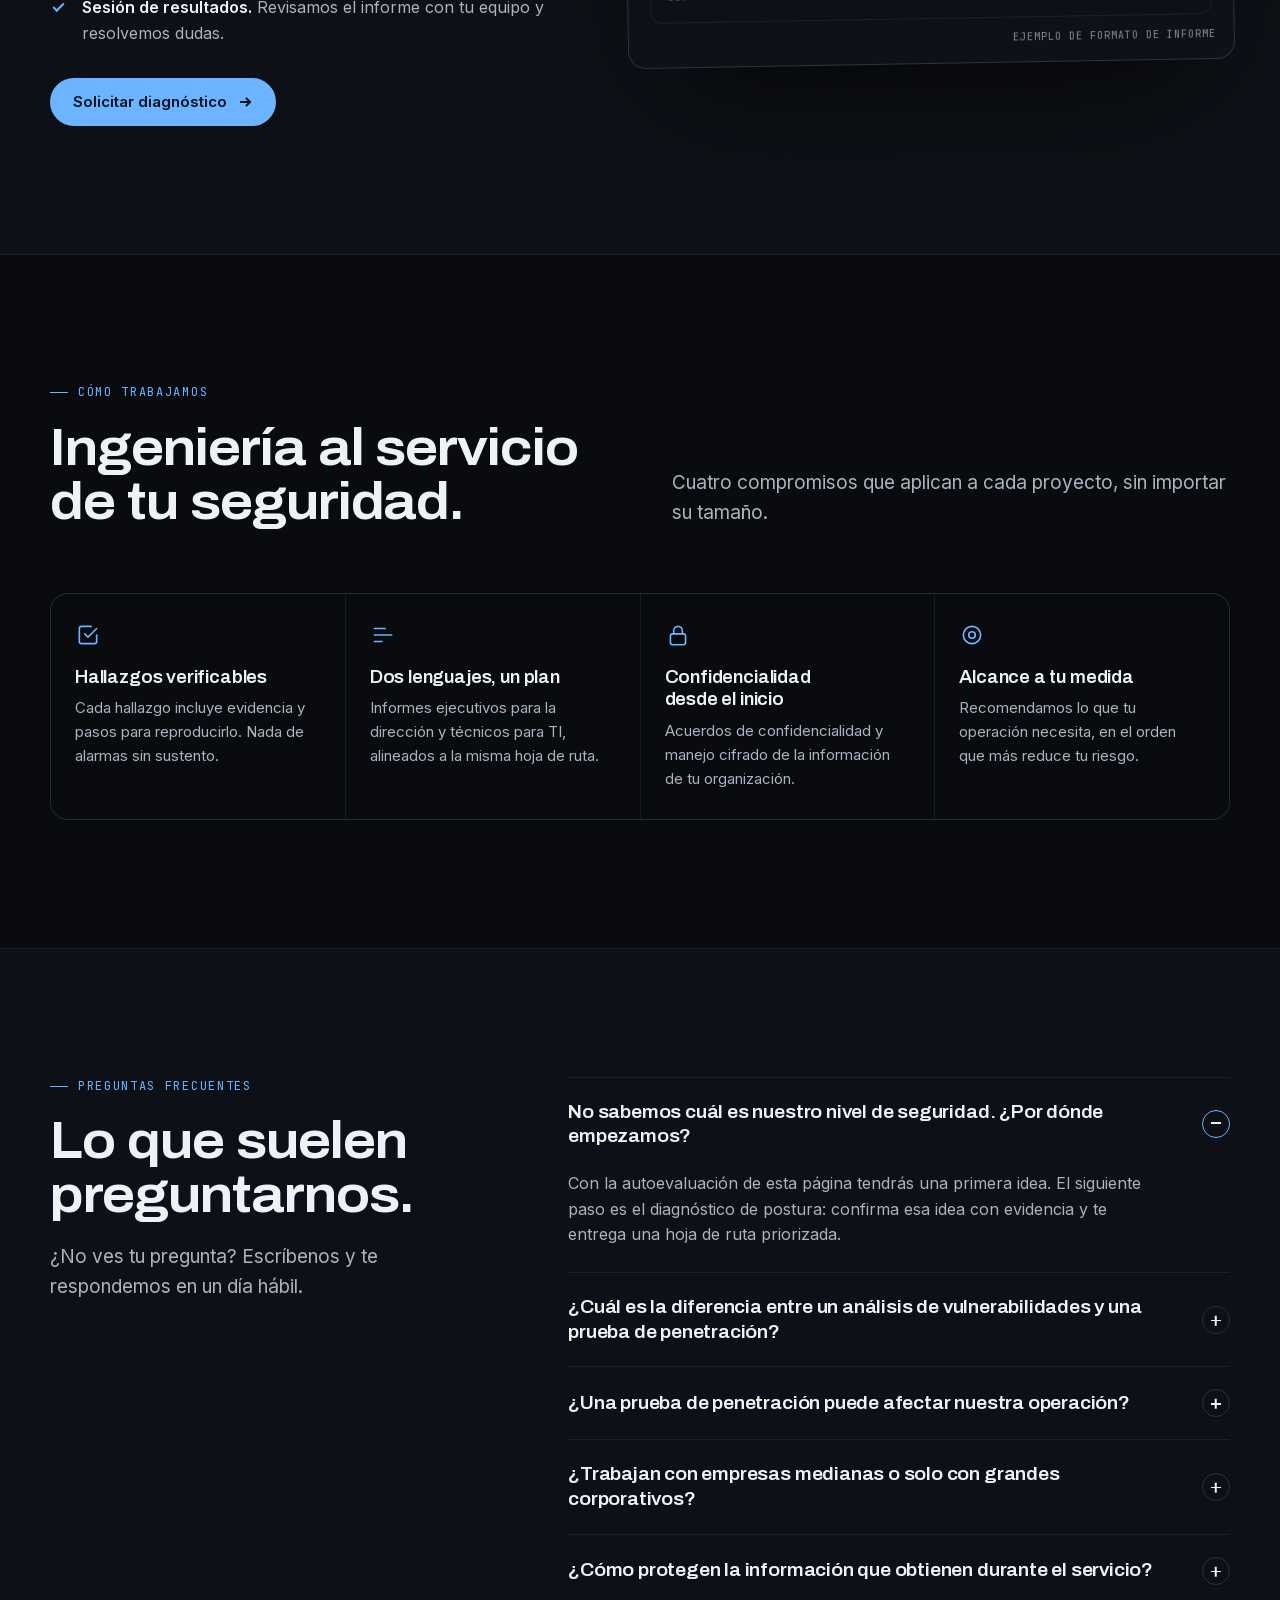
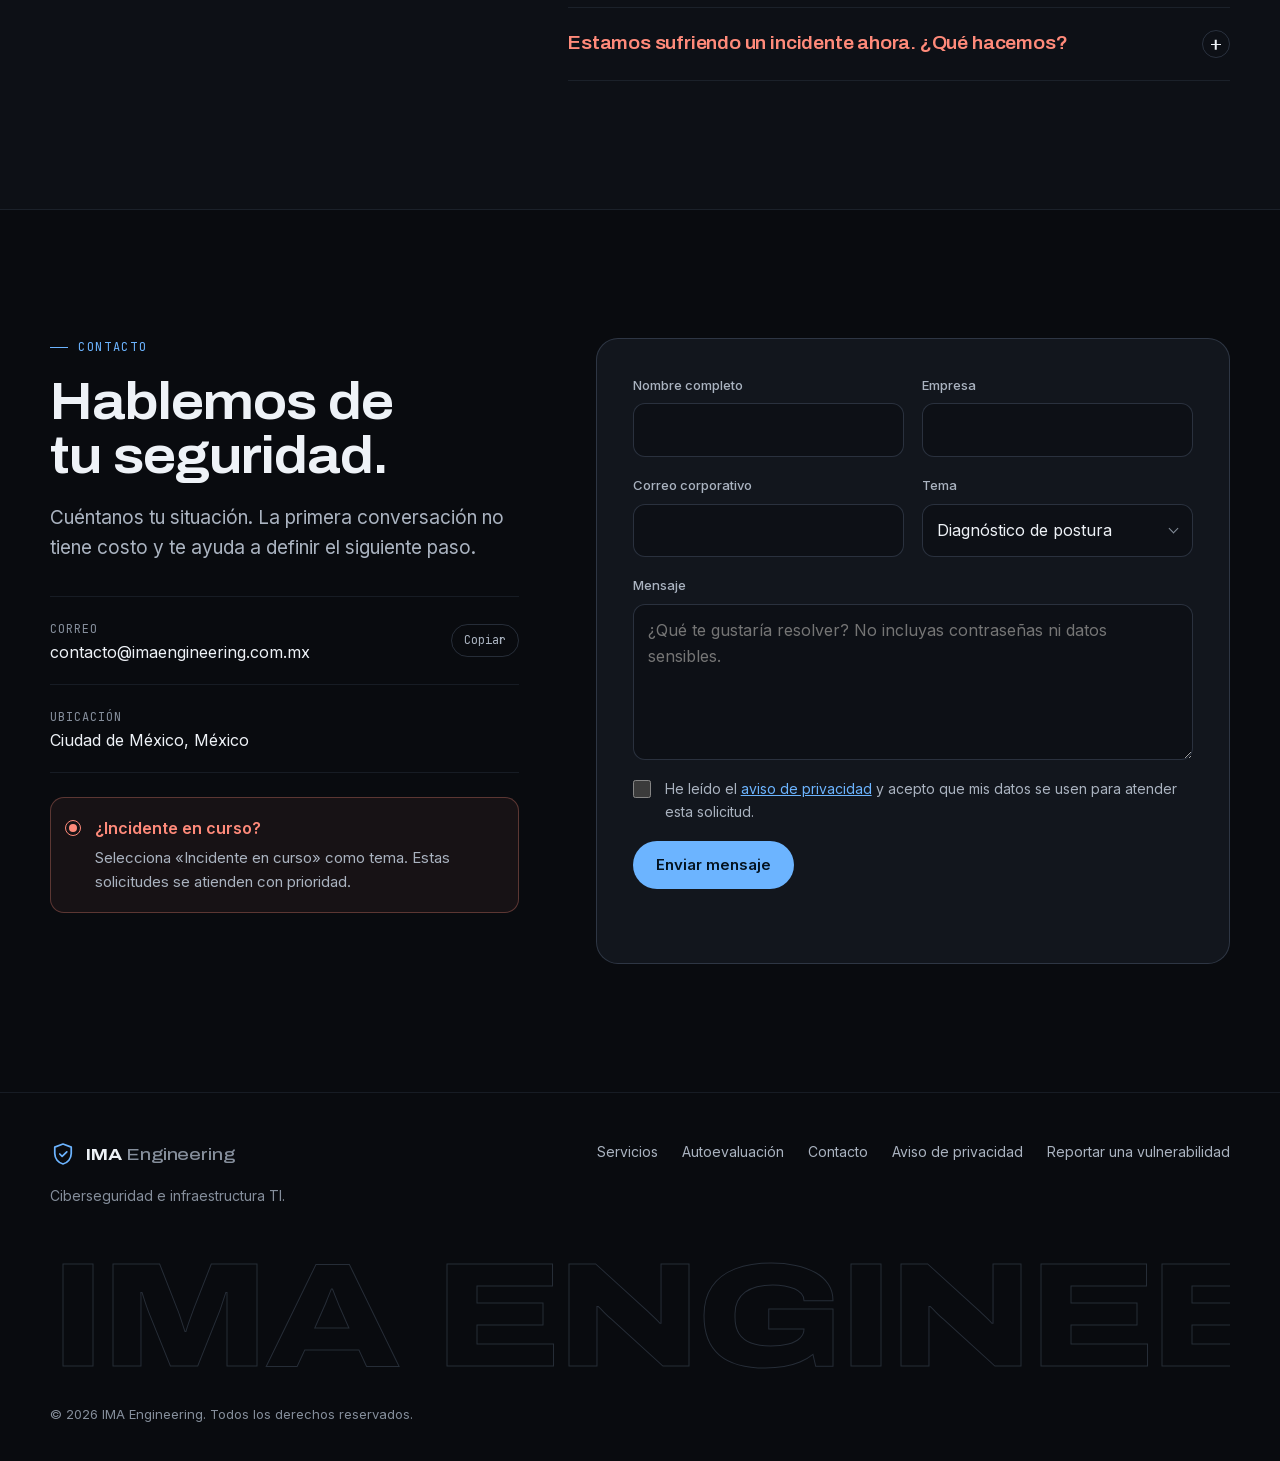
==== commit ac9a4243: "Hero: sin encimar texto y escáner entre 861 y 1280 px Hasta 1120 px el escáner pasa a consola bajo e" ====
--- a/index.html
+++ b/index.html
@@ -24,8 +24,8 @@
   <meta property="og:image:height" content="630">
   <meta name="twitter:card" content="summary_large_image">
 
-  <link rel="stylesheet" href="/assets/css/styles.css?v=20261116b">
-  <script src="/assets/js/app.js?v=20261116b" defer></script>
+  <link rel="stylesheet" href="/assets/css/styles.css?v=20261116c">
+  <script src="/assets/js/app.js?v=20261116c" defer></script>
 
   <script type="application/ld+json">
   {
--- a/assets/css/styles.css
+++ b/assets/css/styles.css
@@ -282,8 +282,8 @@
 @keyframes bump { 40% { transform: scale(1.25); } }
 .sr-only { position: absolute; width: 1px; height: 1px; padding: 0; margin: -1px; overflow: hidden; clip: rect(0 0 0 0); white-space: nowrap; border: 0; }
 
-/* Tableta y teléfono: el escáner deja de ser fondo y se vuelve una consola bajo el texto. */
-@media (max-width: 860px) {
+/* Hasta 1120px el texto no deja espacio a la red: el escáner se vuelve una consola bajo el texto. */
+@media (max-width: 1120px) {
   .hero { display: block; min-height: 0; padding-bottom: 40px; }
   .hero::after { background: linear-gradient(0deg, var(--bg) 0%, transparent 30%); }
   .hero::before { -webkit-mask-image: radial-gradient(600px 500px at 50% 20%, #000 10%, transparent 75%); mask-image: radial-gradient(600px 500px at 50% 20%, #000 10%, transparent 75%); }
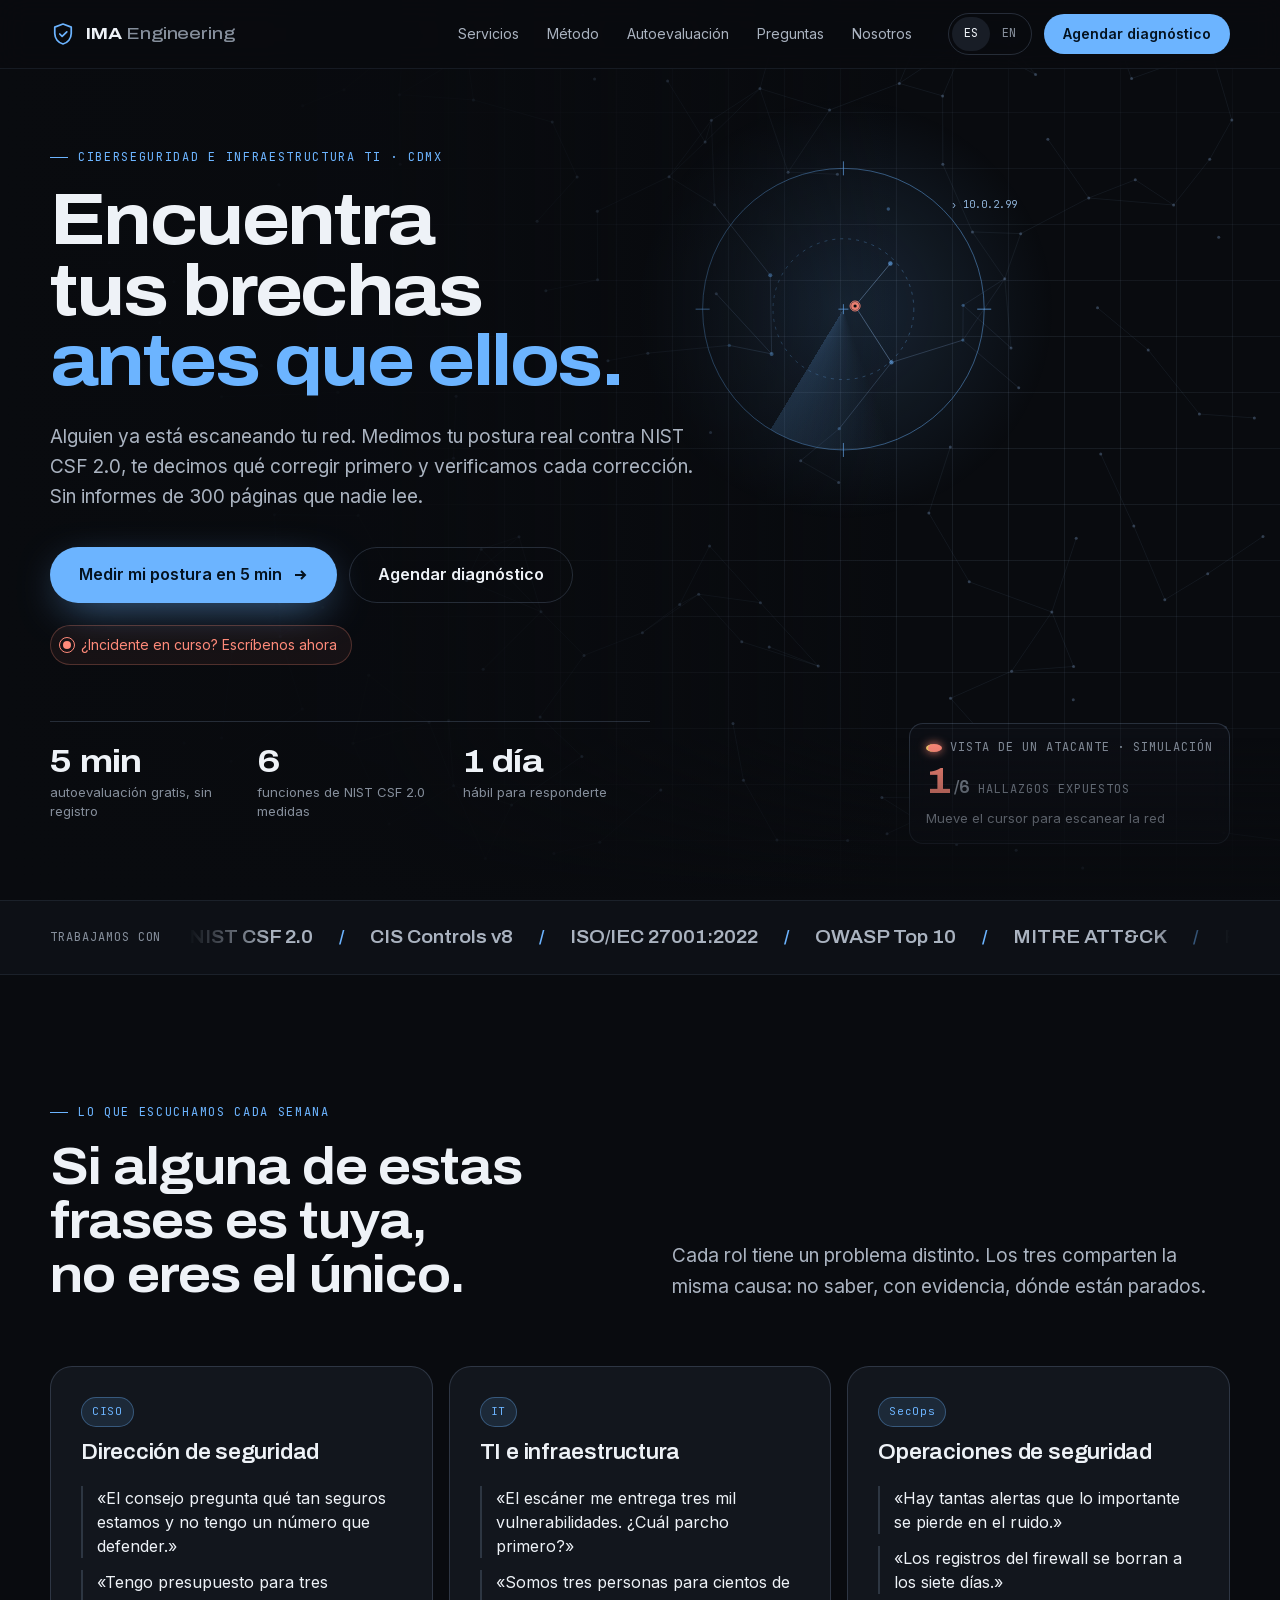
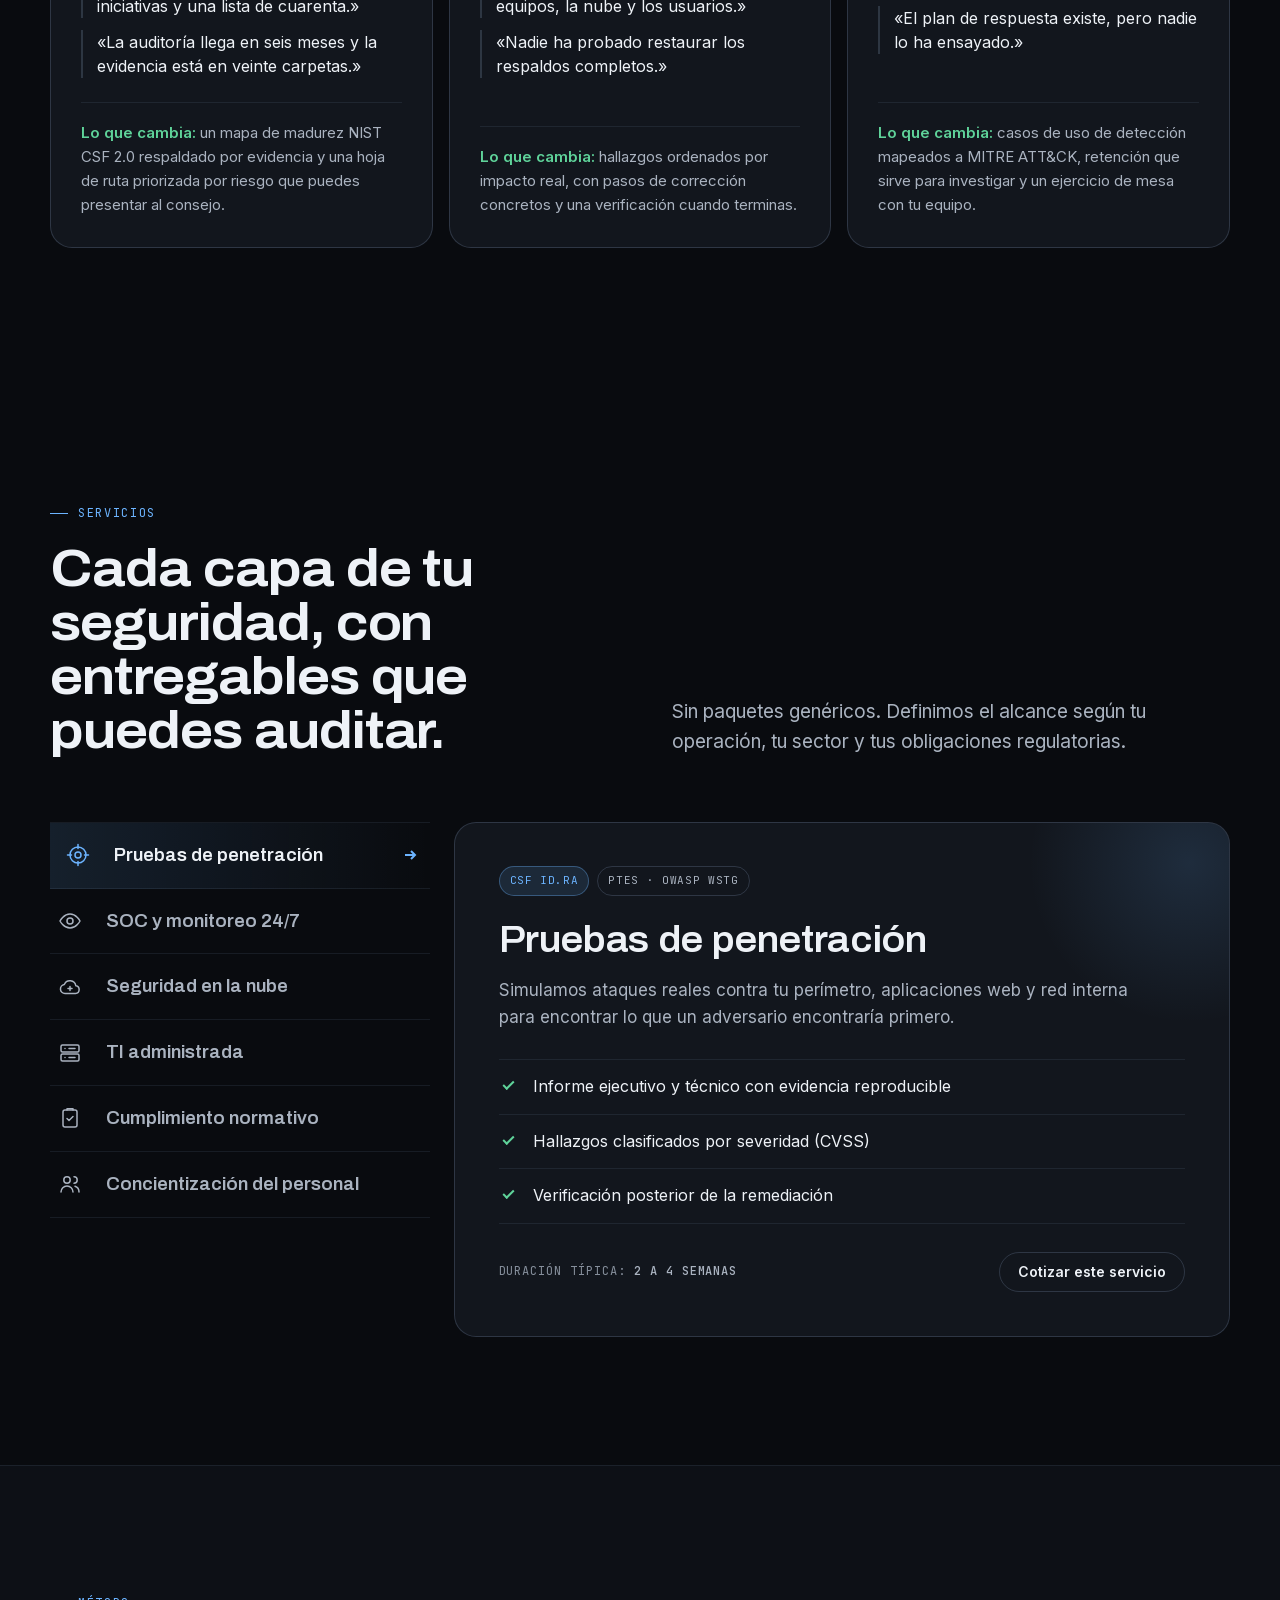
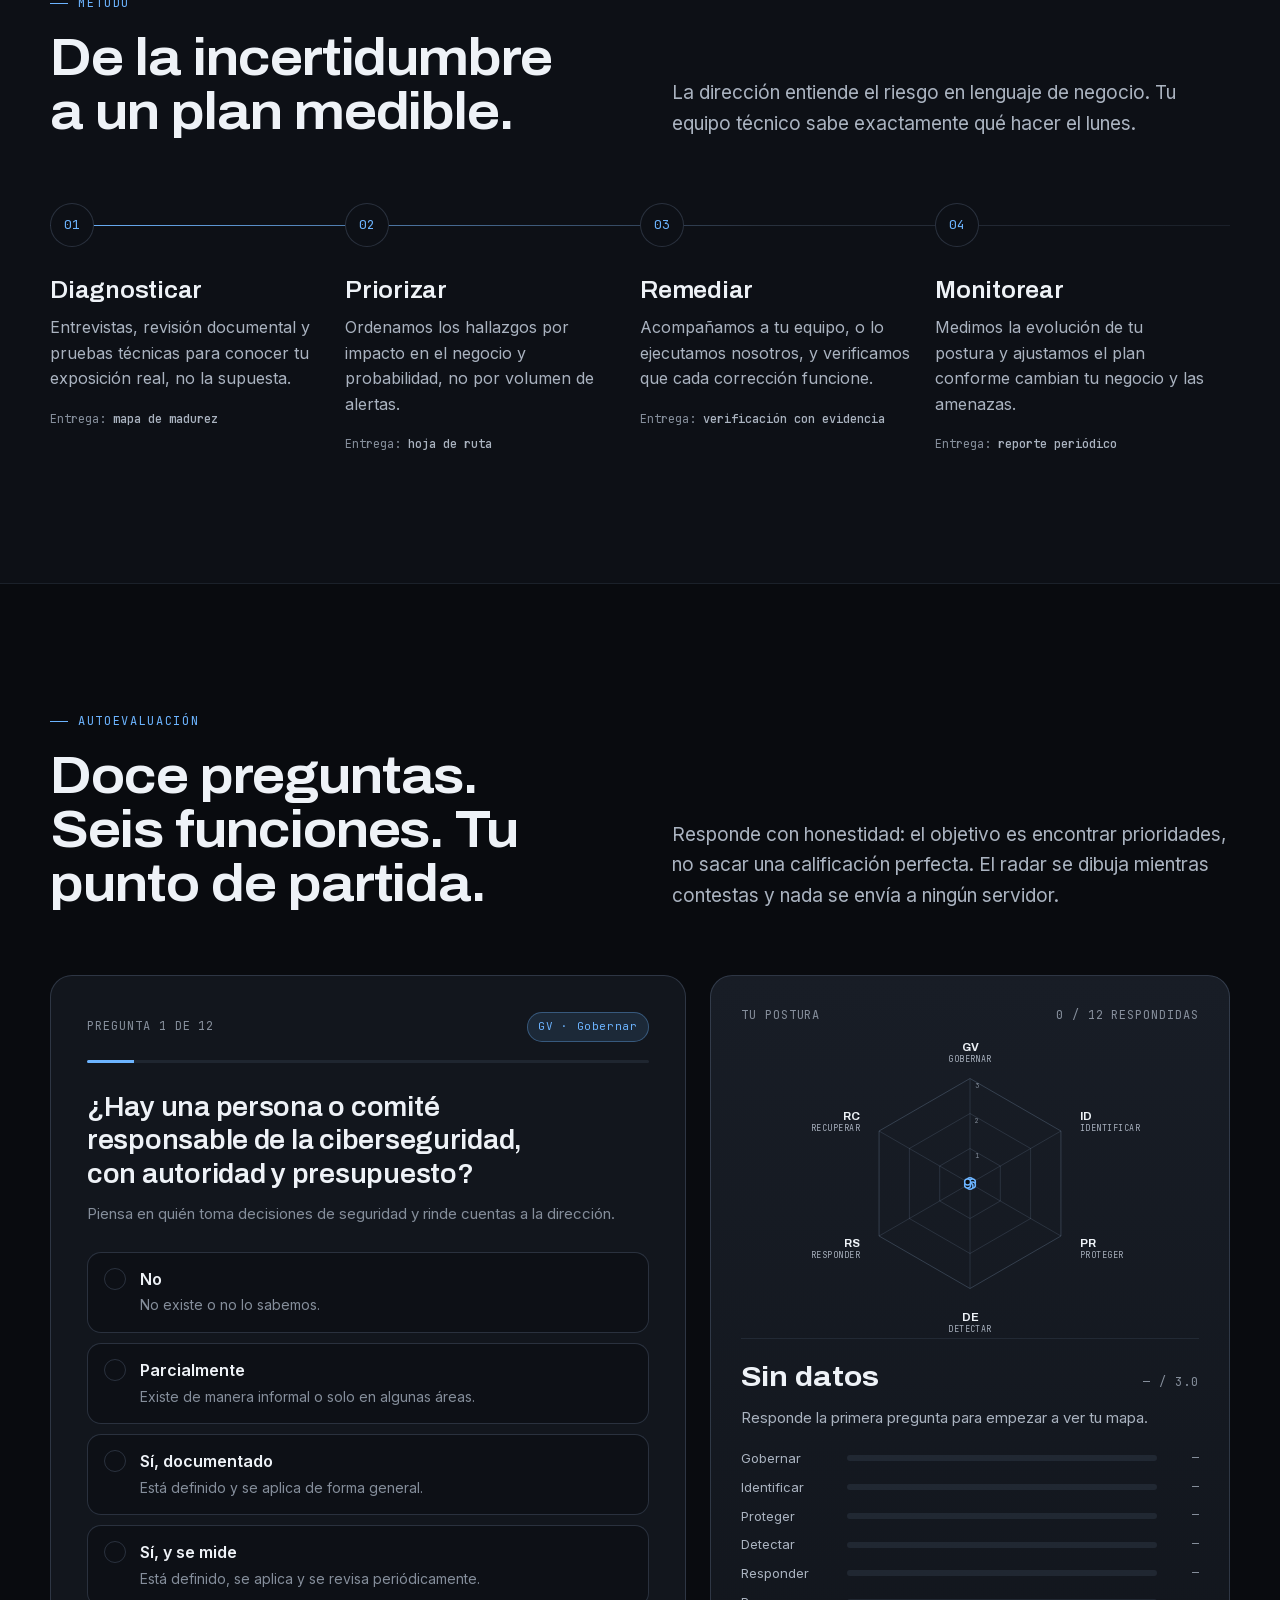
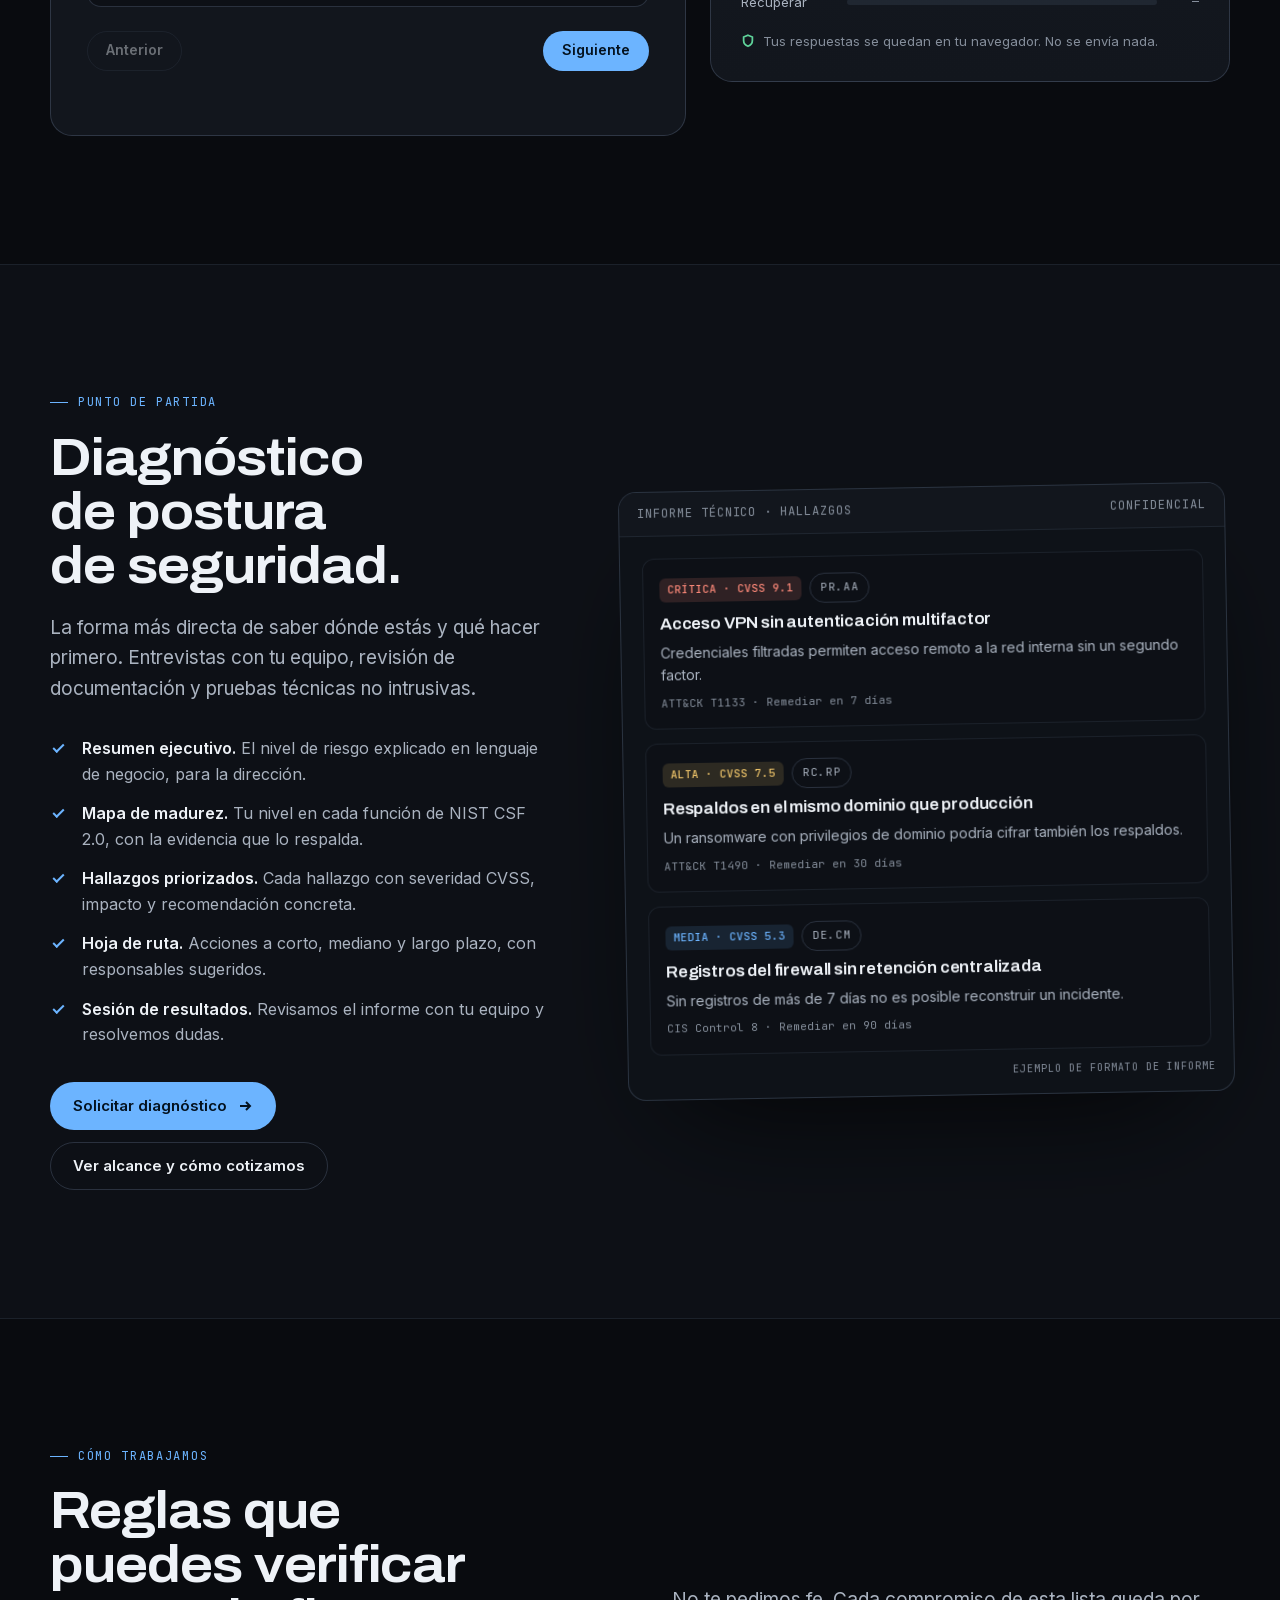
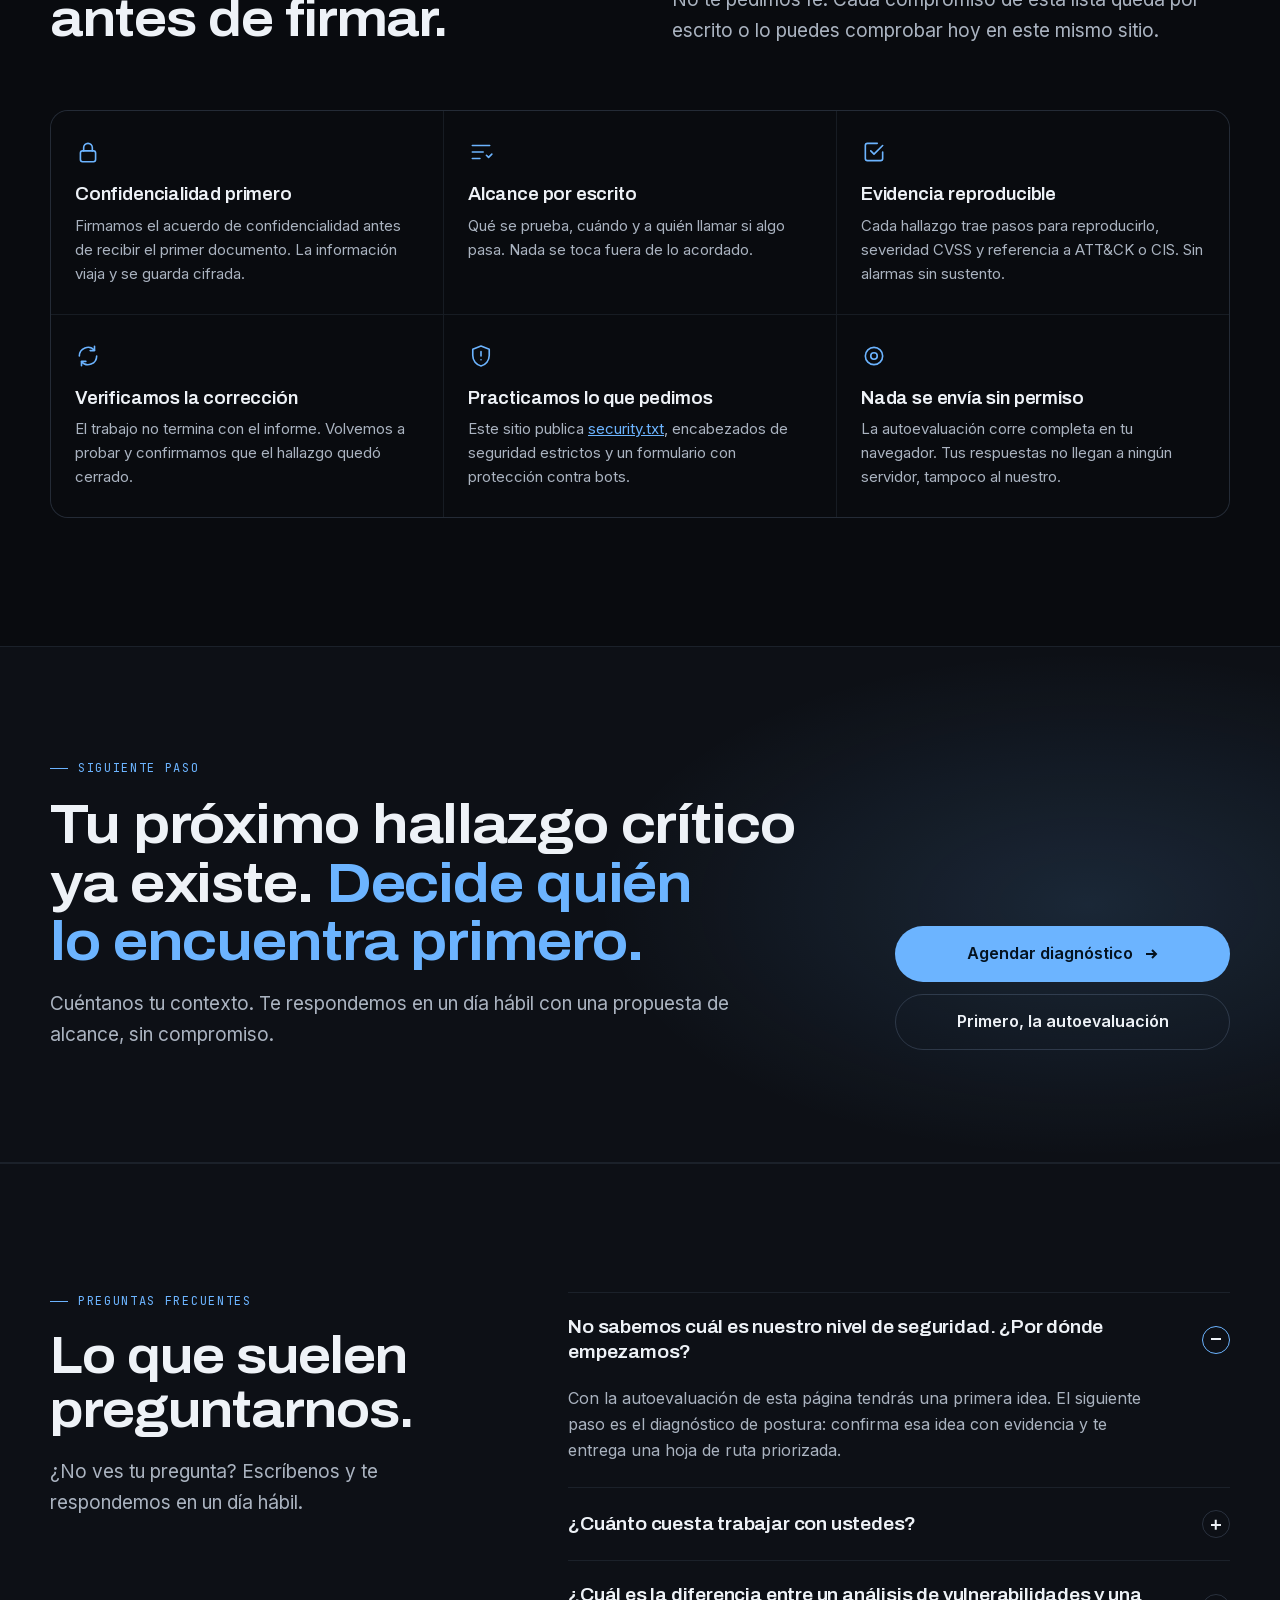
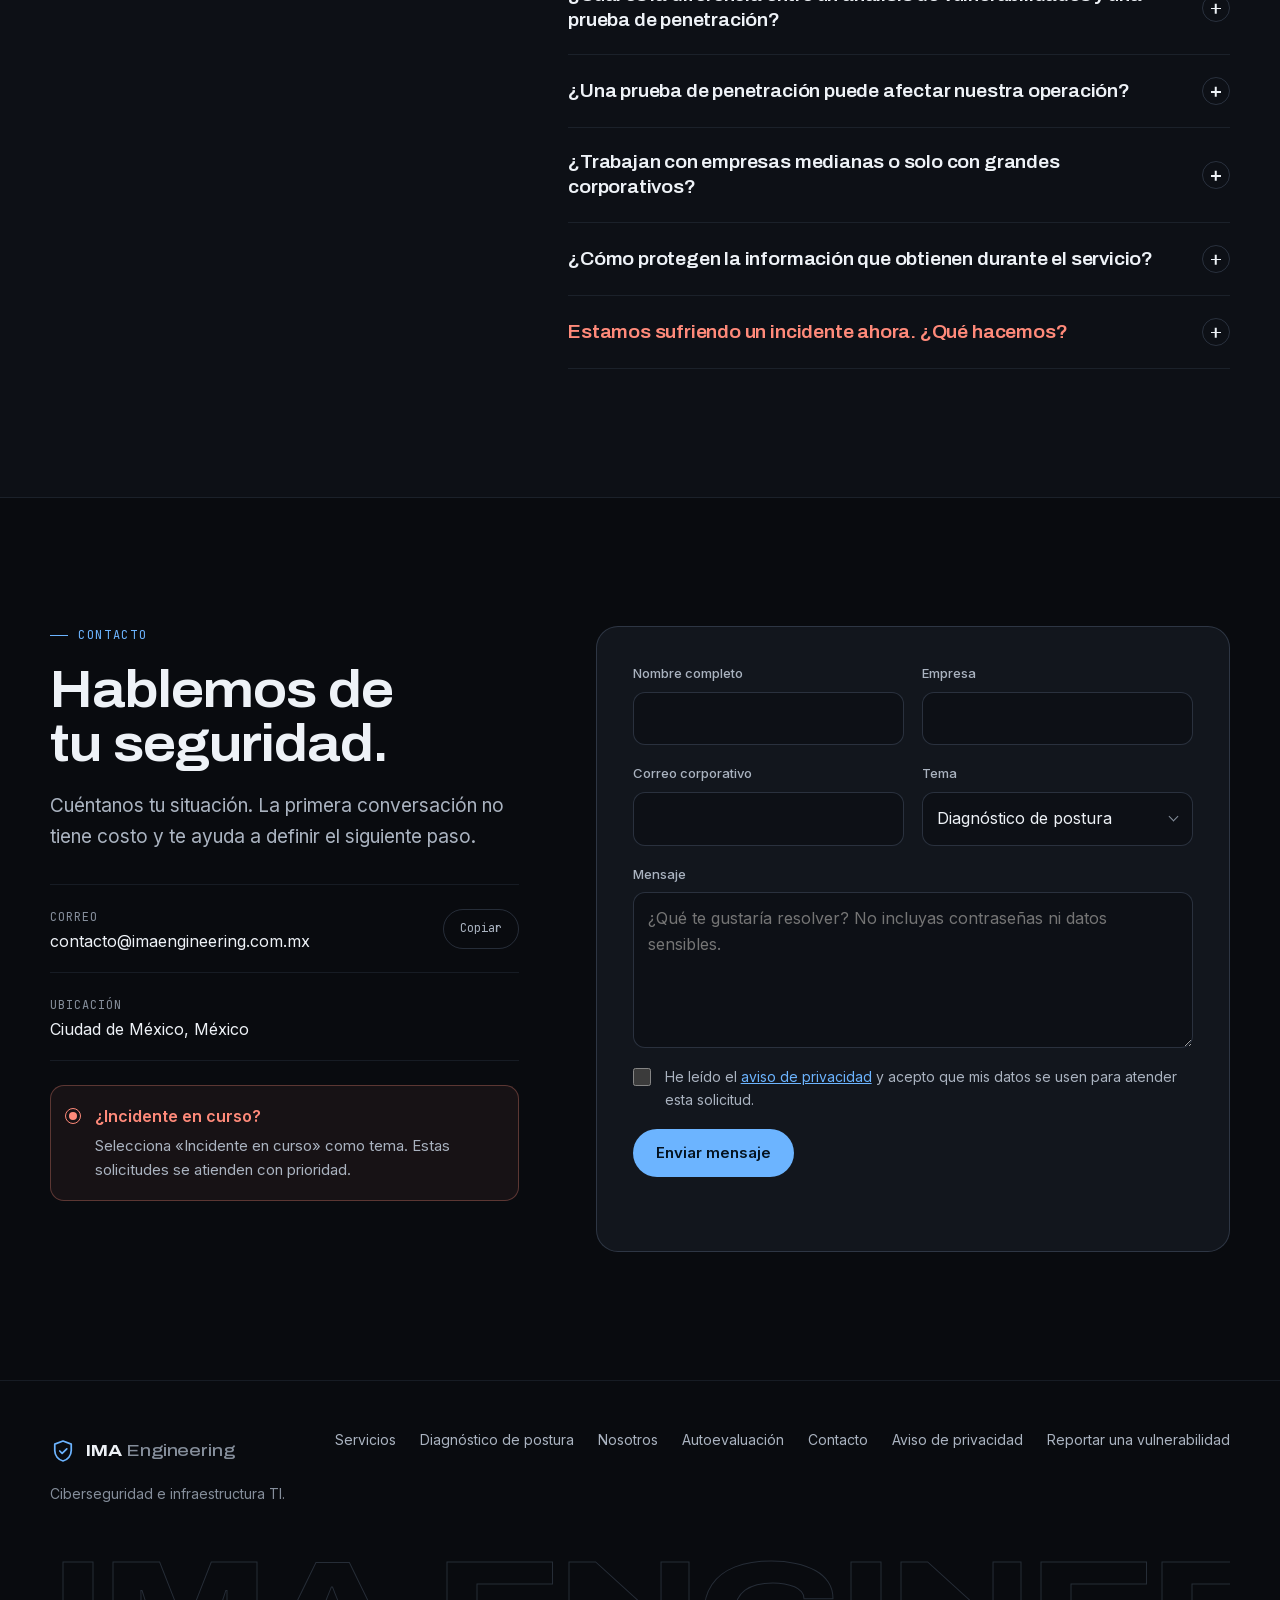
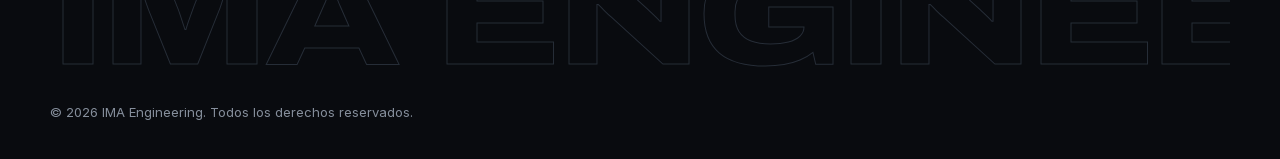
==== commit d11f2125: "Copia para CISO/TI/SecOps, página de diagnóstico y Nosotros - Principal: problemas por rol, reglas v" ====
--- a/index.html
+++ b/index.html
@@ -1,5 +1,5 @@
 <!DOCTYPE html>
-<html lang="es">
+<html lang="es" data-page="home">
 <head>
   <meta charset="UTF-8">
   <meta name="viewport" content="width=device-width, initial-scale=1, viewport-fit=cover">
@@ -24,8 +24,8 @@
   <meta property="og:image:height" content="630">
   <meta name="twitter:card" content="summary_large_image">
 
-  <link rel="stylesheet" href="/assets/css/styles.css?v=20261116c">
-  <script src="/assets/js/app.js?v=20261116c" defer></script>
+  <link rel="stylesheet" href="/assets/css/styles.css?v=20261117">
+  <script src="/assets/js/app.js?v=20261117" defer></script>
 
   <script type="application/ld+json">
   {
@@ -58,6 +58,7 @@
         <li><a href="#metodo" data-i18n="nav.method">Método</a></li>
         <li><a href="#autoevaluacion" data-i18n="nav.assessment">Autoevaluación</a></li>
         <li><a href="#faq" data-i18n="nav.faq">Preguntas</a></li>
+        <li><a href="/nosotros" data-i18n="nav.about">Nosotros</a></li>
         <li class="nav-cta-mobile"><a href="#contacto" class="btn btn-primary btn-block" data-i18n="nav.contact">Agendar diagnóstico</a></li>
       </ul>
     </nav>
@@ -122,6 +123,48 @@
           <li>NIST CSF 2.0</li><li>CIS Controls v8</li><li>ISO/IEC 27001:2022</li><li>OWASP Top 10</li><li>MITRE ATT&amp;CK</li><li>PCI DSS 4.0</li><li>SOC 2</li><li>LFPDPPP</li>
           <li aria-hidden="true">NIST CSF 2.0</li><li aria-hidden="true">CIS Controls v8</li><li aria-hidden="true">ISO/IEC 27001:2022</li><li aria-hidden="true">OWASP Top 10</li><li aria-hidden="true">MITRE ATT&amp;CK</li><li aria-hidden="true">PCI DSS 4.0</li><li aria-hidden="true">SOC 2</li><li aria-hidden="true">LFPDPPP</li>
         </ul>
+      </div>
+    </div>
+  </section>
+
+  <!-- Problemas por rol -->
+  <section class="section" id="problemas" aria-labelledby="pains-title">
+    <div class="container">
+      <div class="section-head">
+        <div>
+          <p class="eyebrow" data-i18n="pn.eyebrow">Lo que escuchamos cada semana</p>
+          <h2 id="pains-title" data-i18n="pn.title">Si alguna de estas frases es tuya, no eres el único.</h2>
+        </div>
+        <p class="lead" data-i18n="pn.lead">Cada rol tiene un problema distinto. Los tres comparten la misma causa: no saber, con evidencia, dónde están parados.</p>
+      </div>
+      <div class="pains">
+        <article class="pain">
+          <header class="pain-head"><span class="chip fn">CISO</span><h3 data-i18n="pn.1.t">Dirección de seguridad</h3></header>
+          <ul class="quotes">
+            <li data-i18n="pn.1.a">«El consejo pregunta qué tan seguros estamos y no tengo un número que defender.»</li>
+            <li data-i18n="pn.1.b">«Tengo presupuesto para tres iniciativas y una lista de cuarenta.»</li>
+            <li data-i18n="pn.1.c">«La auditoría llega en seis meses y la evidencia está en veinte carpetas.»</li>
+          </ul>
+          <p class="fix"><b data-i18n="pn.fix">Lo que cambia:</b> <span data-i18n="pn.1.f">un mapa de madurez NIST CSF 2.0 respaldado por evidencia y una hoja de ruta priorizada por riesgo que puedes presentar al consejo.</span></p>
+        </article>
+        <article class="pain">
+          <header class="pain-head"><span class="chip fn">IT</span><h3 data-i18n="pn.2.t">TI e infraestructura</h3></header>
+          <ul class="quotes">
+            <li data-i18n="pn.2.a">«El escáner me entrega tres mil vulnerabilidades. ¿Cuál parcho primero?»</li>
+            <li data-i18n="pn.2.b">«Somos tres personas para cientos de equipos, la nube y los usuarios.»</li>
+            <li data-i18n="pn.2.c">«Nadie ha probado restaurar los respaldos completos.»</li>
+          </ul>
+          <p class="fix"><b data-i18n="pn.fix">Lo que cambia:</b> <span data-i18n="pn.2.f">hallazgos ordenados por impacto real, con pasos de corrección concretos y una verificación cuando terminas.</span></p>
+        </article>
+        <article class="pain">
+          <header class="pain-head"><span class="chip fn">SecOps</span><h3 data-i18n="pn.3.t">Operaciones de seguridad</h3></header>
+          <ul class="quotes">
+            <li data-i18n="pn.3.a">«Hay tantas alertas que lo importante se pierde en el ruido.»</li>
+            <li data-i18n="pn.3.b">«Los registros del firewall se borran a los siete días.»</li>
+            <li data-i18n="pn.3.c">«El plan de respuesta existe, pero nadie lo ha ensayado.»</li>
+          </ul>
+          <p class="fix"><b data-i18n="pn.fix">Lo que cambia:</b> <span data-i18n="pn.3.f">casos de uso de detección mapeados a MITRE ATT&amp;CK, retención que sirve para investigar y un ejercicio de mesa con tu equipo.</span></p>
+        </article>
       </div>
     </div>
   </section>
@@ -302,7 +345,10 @@
           <li><b data-i18n="d.4.t">Hoja de ruta.</b> <span data-i18n="d.4.d">Acciones a corto, mediano y largo plazo, con responsables sugeridos.</span></li>
           <li><b data-i18n="d.5.t">Sesión de resultados.</b> <span data-i18n="d.5.d">Revisamos el informe con tu equipo y resolvemos dudas.</span></li>
         </ul>
-        <a href="#contacto" class="btn btn-primary" data-topic="diagnostico"><span data-i18n="d.cta">Solicitar diagnóstico</span> <svg viewBox="0 0 16 16" aria-hidden="true"><path d="M3 8h10M9 4l4 4-4 4"/></svg></a>
+        <div class="hero-ctas">
+          <a href="#contacto" class="btn btn-primary" data-topic="diagnostico"><span data-i18n="d.cta">Solicitar diagnóstico</span> <svg viewBox="0 0 16 16" aria-hidden="true"><path d="M3 8h10M9 4l4 4-4 4"/></svg></a>
+          <a href="/servicios/diagnostico" class="btn btn-ghost" data-i18n="d.more">Ver alcance y cómo cotizamos</a>
+        </div>
       </div>
 
       <figure class="report" aria-labelledby="report-cap">
@@ -332,21 +378,38 @@
     </div>
   </section>
 
-  <!-- Principles -->
-  <section class="section" aria-labelledby="principles-title">
+  <!-- Confianza -->
+  <section class="section" id="confianza" aria-labelledby="trust-title">
     <div class="container">
       <div class="section-head">
         <div>
           <p class="eyebrow" data-i18n="p.eyebrow">Cómo trabajamos</p>
-          <h2 id="principles-title" data-i18n="p.title">Ingeniería al servicio de tu seguridad.</h2>
-        </div>
-        <p class="lead" data-i18n="p.lead">Cuatro compromisos que aplican a cada proyecto, sin importar su tamaño.</p>
+          <h2 id="trust-title" data-i18n="p.title">Reglas que puedes verificar antes de firmar.</h2>
+        </div>
+        <p class="lead" data-i18n="p.lead">No te pedimos fe. Cada compromiso de esta lista queda por escrito o lo puedes comprobar hoy en este mismo sitio.</p>
       </div>
       <div class="principles">
-        <div class="pr"><svg viewBox="0 0 24 24" aria-hidden="true"><path d="M9 11l3 3 8-8"/><path d="M20 12v6a2 2 0 0 1-2 2H6a2 2 0 0 1-2-2V6a2 2 0 0 1 2-2h9"/></svg><h3 data-i18n="p.1.t">Hallazgos verificables</h3><p data-i18n="p.1.d">Cada hallazgo incluye evidencia y pasos para reproducirlo. Nada de alarmas sin sustento.</p></div>
-        <div class="pr"><svg viewBox="0 0 24 24" aria-hidden="true"><path d="M4 6h10M4 12h16M4 18h7"/></svg><h3 data-i18n="p.2.t">Dos lenguajes, un plan</h3><p data-i18n="p.2.d">Informes ejecutivos para la dirección y técnicos para TI, alineados a la misma hoja de ruta.</p></div>
-        <div class="pr"><svg viewBox="0 0 24 24" aria-hidden="true"><rect x="5" y="11" width="14" height="10" rx="2"/><path d="M8 11V8a4 4 0 0 1 8 0v3"/></svg><h3 data-i18n="p.3.t">Confidencialidad desde el inicio</h3><p data-i18n="p.3.d">Acuerdos de confidencialidad y manejo cifrado de la información de tu organización.</p></div>
-        <div class="pr"><svg viewBox="0 0 24 24" aria-hidden="true"><circle cx="12" cy="12" r="8"/><circle cx="12" cy="12" r="3"/></svg><h3 data-i18n="p.4.t">Alcance a tu medida</h3><p data-i18n="p.4.d">Recomendamos lo que tu operación necesita, en el orden que más reduce tu riesgo.</p></div>
+        <div class="pr"><svg viewBox="0 0 24 24" aria-hidden="true"><rect x="5" y="11" width="14" height="10" rx="2"/><path d="M8 11V8a4 4 0 0 1 8 0v3"/></svg><h3 data-i18n="p.1.t">Confidencialidad primero</h3><p data-i18n="p.1.d">Firmamos el acuerdo de confidencialidad antes de recibir el primer documento. La información viaja y se guarda cifrada.</p></div>
+        <div class="pr"><svg viewBox="0 0 24 24" aria-hidden="true"><path d="M4 6h16M4 12h10M4 18h7"/><path d="M17 15l2 2 3-3"/></svg><h3 data-i18n="p.2.t">Alcance por escrito</h3><p data-i18n="p.2.d">Qué se prueba, cuándo y a quién llamar si algo pasa. Nada se toca fuera de lo acordado.</p></div>
+        <div class="pr"><svg viewBox="0 0 24 24" aria-hidden="true"><path d="M9 11l3 3 8-8"/><path d="M20 12v6a2 2 0 0 1-2 2H6a2 2 0 0 1-2-2V6a2 2 0 0 1 2-2h9"/></svg><h3 data-i18n="p.3.t">Evidencia reproducible</h3><p data-i18n="p.3.d">Cada hallazgo trae pasos para reproducirlo, severidad CVSS y referencia a ATT&amp;CK o CIS. Sin alarmas sin sustento.</p></div>
+        <div class="pr"><svg viewBox="0 0 24 24" aria-hidden="true"><path d="M4 12a8 8 0 0 1 14-5.3M20 12a8 8 0 0 1-14 5.3"/><path d="M18 3v4h-4M6 21v-4h4"/></svg><h3 data-i18n="p.4.t">Verificamos la corrección</h3><p data-i18n="p.4.d">El trabajo no termina con el informe. Volvemos a probar y confirmamos que el hallazgo quedó cerrado.</p></div>
+        <div class="pr"><svg viewBox="0 0 24 24" aria-hidden="true"><path d="M12 2.8l7.6 2.9v5.9c0 4.6-3.2 8.5-7.6 9.6-4.4-1.1-7.6-5-7.6-9.6V5.7L12 2.8z"/><path d="M12 8v4M12 15.5h.01"/></svg><h3 data-i18n="p.5.t">Practicamos lo que pedimos</h3><p data-i18n="p.5.d">Este sitio publica <a href="/.well-known/security.txt">security.txt</a>, encabezados de seguridad estrictos y un formulario con protección contra bots.</p></div>
+        <div class="pr"><svg viewBox="0 0 24 24" aria-hidden="true"><circle cx="12" cy="12" r="8"/><circle cx="12" cy="12" r="3"/></svg><h3 data-i18n="p.6.t">Nada se envía sin permiso</h3><p data-i18n="p.6.d">La autoevaluación corre completa en tu navegador. Tus respuestas no llegan a ningún servidor, tampoco al nuestro.</p></div>
+      </div>
+    </div>
+  </section>
+
+  <!-- Llamada final -->
+  <section class="cta-band" aria-labelledby="band-title">
+    <div class="container cta-band-inner">
+      <div>
+        <p class="eyebrow" data-i18n="band.eyebrow">Siguiente paso</p>
+        <h2 id="band-title" data-i18n="band.title">Tu próximo hallazgo crítico ya existe. <em>Decide quién lo encuentra primero.</em></h2>
+        <p class="lead" data-i18n="band.lead">Cuéntanos tu contexto. Te respondemos en un día hábil con una propuesta de alcance, sin compromiso.</p>
+      </div>
+      <div class="cta-band-actions">
+        <a href="#contacto" class="btn btn-primary btn-lg" data-topic="diagnostico"><span data-i18n="band.cta1">Agendar diagnóstico</span> <svg viewBox="0 0 16 16" aria-hidden="true"><path d="M3 8h10M9 4l4 4-4 4"/></svg></a>
+        <a href="#autoevaluacion" class="btn btn-ghost btn-lg" data-i18n="band.cta2">Primero, la autoevaluación</a>
       </div>
     </div>
   </section>
@@ -363,6 +426,10 @@
         <details open>
           <summary><span data-i18n="f.1.q">No sabemos cuál es nuestro nivel de seguridad. ¿Por dónde empezamos?</span><span class="pm" aria-hidden="true"></span></summary>
           <p data-i18n="f.1.a">Con la autoevaluación de esta página tendrás una primera idea. El siguiente paso es el diagnóstico de postura: confirma esa idea con evidencia y te entrega una hoja de ruta priorizada.</p>
+        </details>
+        <details>
+          <summary><span data-i18n="f.7.q">¿Cuánto cuesta trabajar con ustedes?</span><span class="pm" aria-hidden="true"></span></summary>
+          <p data-i18n="f.7.a">Depende del alcance: cuántos entornos, sistemas y áreas entran. No publicamos precio de lista porque un paquete fijo te haría pagar de más o quedarte corto. Después de una llamada sin costo te enviamos una propuesta por escrito con alcance, entregables, calendario y precio. <a href="/servicios/diagnostico#precio">Así cotizamos el diagnóstico.</a></p>
         </details>
         <details>
           <summary><span data-i18n="f.2.q">¿Cuál es la diferencia entre un análisis de vulnerabilidades y una prueba de penetración?</span><span class="pm" aria-hidden="true"></span></summary>
@@ -478,6 +545,8 @@
       </div>
       <nav class="footer-links" aria-label="Pie de página">
         <a href="#servicios" data-i18n="nav.services">Servicios</a>
+        <a href="/servicios/diagnostico" data-i18n="ft.diag">Diagnóstico de postura</a>
+        <a href="/nosotros" data-i18n="nav.about">Nosotros</a>
         <a href="#autoevaluacion" data-i18n="nav.assessment">Autoevaluación</a>
         <a href="#contacto" data-i18n="ft.contact">Contacto</a>
         <a href="/aviso-de-privacidad" data-i18n="ft.privacy">Aviso de privacidad</a>
@@ -488,5 +557,6 @@
     <p class="footer-copy">© <span id="year">2026</span> IMA Engineering. <span data-i18n="ft.rights">Todos los derechos reservados.</span></p>
   </div>
 </footer>
+<a href="#contacto" class="m-cta" id="m-cta" data-topic="diagnostico"><span data-i18n="mcta">Agendar diagnóstico</span> <svg viewBox="0 0 16 16" aria-hidden="true"><path d="M3 8h10M9 4l4 4-4 4"/></svg></a>
 </body>
 </html>
--- a/assets/css/styles.css
+++ b/assets/css/styles.css
@@ -138,7 +138,7 @@
   border-bottom: 1px solid var(--line);
 }
 .header-inner { display: flex; align-items: center; gap: 24px; height: var(--header-h); }
-.brand { display: inline-flex; align-items: center; gap: 10px; text-decoration: none; flex: none; }
+.brand { display: inline-flex; align-items: center; gap: 10px; min-height: 44px; text-decoration: none; flex: none; }
 .brand-mark { width: 26px; height: 26px; fill: none; stroke: var(--accent); stroke-width: 1.6; stroke-linejoin: round; stroke-linecap: round; }
 .brand-name { font-family: var(--display); font-weight: 700; font-size: 1.0625rem; font-stretch: 115%; letter-spacing: -0.01em; }
 .brand-name span { color: var(--text-3); font-weight: 500; }
@@ -147,12 +147,13 @@
 .site-nav ul { display: flex; gap: 4px; }
 .site-nav a:not(.btn) { display: block; text-decoration: none; color: var(--text-2); font-size: .875rem; padding: 8px 12px; border-radius: 999px; transition: color .2s, background .2s; }
 .site-nav a:not(.btn):hover { color: var(--text); background: var(--surface); }
+.site-nav a[aria-current="page"] { color: var(--text); }
 .nav-cta-mobile { display: none; }
 
 .header-actions { display: flex; align-items: center; gap: 12px; margin-left: auto; }
 .site-nav + .header-actions { margin-left: 0; }
 .lang-toggle { display: flex; padding: 3px; border: 1px solid var(--line-2); border-radius: 999px; }
-.lang-btn { border: 0; background: transparent; font-family: var(--mono); font-size: .75rem; color: var(--text-3); padding: 5px 9px; border-radius: 999px; cursor: pointer; transition: color .2s, background .2s; }
+.lang-btn { min-width: 38px; min-height: 34px; border: 0; background: transparent; font-family: var(--mono); font-size: .75rem; color: var(--text-3); padding: 5px 9px; border-radius: 999px; cursor: pointer; transition: color .2s, background .2s; }
 .lang-btn:hover { color: var(--text); }
 .lang-btn[aria-pressed="true"] { background: var(--surface-2); color: var(--text); }
 
@@ -163,7 +164,7 @@
 .menu-toggle[aria-expanded="true"] span:first-child { top: 21px; transform: rotate(45deg); }
 .menu-toggle[aria-expanded="true"] span:last-child { top: 21px; transform: rotate(-45deg); }
 
-@media (max-width: 920px) {
+@media (max-width: 1080px) {
   .menu-toggle { display: block; }
   .header-cta { display: none; }
   .header-actions { margin-left: auto; }
@@ -518,12 +519,14 @@
 }
 
 /* ---------- Principios ---------- */
-.principles { display: grid; grid-template-columns: repeat(4, minmax(0, 1fr)); gap: 1px; background: var(--line); border: 1px solid var(--line); border-radius: 18px; overflow: hidden; }
+.principles { display: grid; grid-template-columns: repeat(3, minmax(0, 1fr)); gap: 1px; background: var(--line); border: 1px solid var(--line); border-radius: 18px; overflow: hidden; }
 .pr { min-width: 0; padding: 28px 24px; background: var(--bg); transition: background .3s; }
 .pr:hover { background: var(--surface); }
 .pr svg { width: 26px; height: 26px; margin-bottom: 18px; fill: none; stroke: var(--accent); stroke-width: 1.5; stroke-linecap: round; stroke-linejoin: round; }
 .pr h3 { margin-bottom: 8px; font-size: 1.125rem; }
 .pr p { color: var(--text-2); font-size: .9375rem; }
+.pr p a { color: var(--accent); }
+.pr-num { display: block; margin-bottom: 18px; font-family: var(--mono); font-size: .8125rem; color: var(--accent); }
 @media (max-width: 960px) { .principles { grid-template-columns: repeat(2, minmax(0, 1fr)); } }
 @media (max-width: 560px) { .principles { grid-template-columns: minmax(0, 1fr); } }
 
@@ -551,12 +554,14 @@
 .contact { display: grid; grid-template-columns: minmax(0, .85fr) minmax(0, 1.15fr); gap: clamp(32px, 6vw, 80px); align-items: start; }
 .contact > div { min-width: 0; }
 .contact .lead { margin-top: 20px; }
+.contact .check-list { margin: 24px 0 0; }
+@media (max-width: 900px) { .contact { grid-template-columns: minmax(0, 1fr); } }
 .info { margin-top: 32px; border-top: 1px solid var(--line); }
 .info-row { display: flex; flex-wrap: wrap; justify-content: space-between; align-items: center; gap: 8px 16px; padding: 18px 0; border-bottom: 1px solid var(--line); }
 .info-row > div { min-width: 0; }
 .info-row .val { display: block; text-decoration: none; overflow-wrap: anywhere; }
 .info-row a.val:hover { color: var(--accent); }
-.copy { padding: 6px 12px; border: 1px solid var(--line-2); border-radius: 999px; background: transparent; font-family: var(--mono); font-size: .75rem; color: var(--text-2); cursor: pointer; }
+.copy { min-height: 40px; padding: 6px 16px; border: 1px solid var(--line-2); border-radius: 999px; background: transparent; font-family: var(--mono); font-size: .75rem; color: var(--text-2); cursor: pointer; }
 .copy:hover { border-color: var(--accent); color: var(--text); }
 .incident-box { display: grid; grid-template-columns: 12px minmax(0, 1fr); gap: 14px; margin-top: 24px; padding: 18px; border: 1px solid rgba(255, 138, 122, .3); border-radius: var(--radius); background: rgba(255, 138, 122, .06); }
 .incident-box .pulse { margin-top: 8px; }
@@ -591,6 +596,122 @@
 .form-status.is-ok { color: var(--ok); }
 .form-status.is-error { color: var(--alert); }
 
+/* ---------- Problemas por rol ---------- */
+.pains { display: grid; grid-template-columns: repeat(3, minmax(0, 1fr)); gap: 16px; }
+.pain {
+  display: flex; flex-direction: column; min-width: 0; padding: clamp(22px, 2.6vw, 30px);
+  border: 1px solid var(--line-2); border-radius: var(--radius-lg); background: var(--surface);
+  transition: border-color .3s, transform .3s var(--ease);
+}
+.pain:hover { border-color: rgba(108, 180, 255, .35); transform: translateY(-3px); }
+.pain-head { display: grid; gap: 12px; justify-items: start; margin-bottom: 20px; }
+.pain-head h3 { font-size: 1.375rem; }
+.pain > p { color: var(--text-2); }
+.quotes { display: grid; gap: 12px; margin-bottom: 24px; }
+.quotes li { padding-left: 14px; border-left: 2px solid var(--line-2); color: var(--text); font-size: 1rem; line-height: 1.5; }
+.fix { margin-top: auto; padding-top: 18px; border-top: 1px solid var(--line); font-size: .9375rem; color: var(--text-2); }
+.fix b { color: var(--ok); font-weight: 600; }
+@media (max-width: 900px) { .pains { grid-template-columns: minmax(0, 1fr); } }
+
+/* ---------- Banda de llamada final ---------- */
+.cta-band {
+  position: relative; overflow: hidden; padding: clamp(64px, 9vw, 112px) 0;
+  border-block: 1px solid var(--line);
+  background: radial-gradient(700px 360px at 85% 50%, rgba(108, 180, 255, .14), transparent 70%), var(--bg-2);
+}
+.cta-band-inner { display: grid; grid-template-columns: minmax(0, 1.4fr) minmax(0, .6fr); gap: 32px 64px; align-items: end; }
+.cta-band h2 { font-size: clamp(2rem, 4.4vw, 3.5rem); }
+.cta-band h2 em { font-style: normal; color: var(--accent); }
+.cta-band .lead { margin-top: 18px; }
+.cta-band-actions { display: grid; gap: 12px; }
+@media (max-width: 860px) { .cta-band-inner { grid-template-columns: minmax(0, 1fr); } }
+
+/* ---------- Encabezado de páginas internas ---------- */
+.page-hero {
+  position: relative; overflow: hidden;
+  padding: calc(var(--header-h) + clamp(48px, 7vw, 96px)) 0 clamp(56px, 7vw, 96px);
+}
+.page-hero::before {
+  content: ""; position: absolute; inset: 0; pointer-events: none;
+  background:
+    radial-gradient(600px 400px at 80% 40%, rgba(108, 180, 255, .12), transparent 70%),
+    linear-gradient(var(--line) 1px, transparent 1px) 0 0 / 56px 56px,
+    linear-gradient(90deg, var(--line) 1px, transparent 1px) 0 0 / 56px 56px;
+  -webkit-mask-image: radial-gradient(900px 600px at 60% 40%, #000 30%, transparent 80%);
+          mask-image: radial-gradient(900px 600px at 60% 40%, #000 30%, transparent 80%);
+}
+.page-hero .container { position: relative; }
+.page-hero h1 { margin-bottom: 24px; font-size: clamp(2.5rem, 5.6vw, 4.75rem); line-height: .98; letter-spacing: -0.03em; }
+.page-hero h1 em { font-style: normal; color: var(--accent); }
+.page-hero .eyebrow a { color: inherit; text-decoration: none; }
+.page-hero .eyebrow a:hover { text-decoration: underline; }
+.page-hero-grid { display: grid; grid-template-columns: minmax(0, 1.3fr) minmax(0, .7fr); gap: clamp(32px, 5vw, 72px); align-items: center; }
+.spec {
+  min-width: 0; padding: 22px 24px; border: 1px solid var(--line-2); border-radius: var(--radius-lg);
+  background: linear-gradient(180deg, rgba(24, 29, 38, .9), rgba(13, 16, 22, .9));
+  box-shadow: 0 40px 120px -40px rgba(0, 0, 0, .8); animation: rise 1s .2s var(--ease) both;
+}
+.spec-title { margin-bottom: 8px; }
+.spec dl > div { display: flex; justify-content: space-between; gap: 16px; padding: 12px 0; border-bottom: 1px solid var(--line); }
+.spec dl > div:last-child { border-bottom: 0; }
+.spec dt { color: var(--text-3); font-size: .875rem; }
+.spec dd { text-align: right; font-weight: 600; font-size: .9375rem; }
+.about-intro { max-width: 860px; }
+@media (max-width: 900px) { .page-hero-grid { grid-template-columns: minmax(0, 1fr); } }
+
+/* ---------- Precio ---------- */
+.price { display: grid; grid-template-columns: repeat(2, minmax(0, 1fr)); gap: 16px; }
+.price-card { min-width: 0; padding: clamp(22px, 2.6vw, 32px); border: 1px solid var(--line-2); border-radius: var(--radius-lg); background: var(--surface); }
+.price-card h3 { margin-bottom: 18px; }
+.price-split { grid-column: 1 / -1; display: grid; grid-template-columns: repeat(2, minmax(0, 1fr)); gap: 24px 48px; }
+.factors, .yes, .no { display: grid; gap: 12px; }
+.factors li, .yes li, .no li { position: relative; padding-left: 28px; color: var(--text-2); }
+.factors li::before { content: ""; position: absolute; left: 4px; top: .7em; width: 10px; height: 1.5px; background: var(--accent); }
+.yes li::before { content: ""; position: absolute; left: 3px; top: 8px; width: 11px; height: 6px; border-left: 2px solid var(--ok); border-bottom: 2px solid var(--ok); transform: rotate(-45deg); }
+.no li::before { content: "+"; position: absolute; left: 3px; top: -1px; color: var(--text-3); font-family: var(--mono); }
+.price-card h3.ok { color: var(--ok); }
+.price-card h3.muted { color: var(--text-2); }
+.quote-steps { display: grid; gap: 16px; counter-reset: q; }
+.quote-steps li { position: relative; padding-left: 44px; color: var(--text-2); counter-increment: q; }
+.quote-steps li::before {
+  content: counter(q); position: absolute; left: 0; top: -2px; display: grid; place-items: center; width: 30px; height: 30px;
+  border-radius: 50%; border: 1px solid rgba(108, 180, 255, .4); font-family: var(--mono); font-size: .8125rem; color: var(--accent);
+}
+.quote-steps b { color: var(--text); font-weight: 600; }
+@media (max-width: 760px) { .price, .price-split { grid-template-columns: minmax(0, 1fr); } }
+
+/* ---------- Nosotros ---------- */
+.mission > * { max-width: 980px; }
+.mission-text { font-size: clamp(1.875rem, 4vw, 3.25rem); line-height: 1.12; }
+.mission-text em { font-style: normal; color: var(--accent); }
+.mission .lead { margin-top: 28px; }
+.never { display: grid; grid-template-columns: repeat(2, minmax(0, 1fr)); gap: 1px; background: var(--line); border: 1px solid var(--line); border-radius: 18px; overflow: hidden; }
+.never li { display: grid; gap: 6px; padding: 28px; background: var(--bg); }
+.never b { font-family: var(--display); font-size: 1.375rem; font-weight: 650; font-stretch: 108%; letter-spacing: -0.01em; text-decoration: line-through; text-decoration-color: var(--alert); text-decoration-thickness: 2px; }
+.never span { color: var(--text-2); }
+@media (max-width: 760px) { .never { grid-template-columns: minmax(0, 1fr); } .never li { padding: 22px; } }
+
+/* ---------- Botón fijo en móvil ---------- */
+.m-cta { display: none; }
+@media (max-width: 720px) {
+  .m-cta {
+    position: fixed; z-index: 40; left: 12px; right: 12px; bottom: calc(12px + env(safe-area-inset-bottom, 0px));
+    display: flex; align-items: center; justify-content: center; gap: 10px; min-height: 54px;
+    border-radius: 999px; background: var(--accent); color: var(--on-accent); font-weight: 600; text-decoration: none;
+    box-shadow: 0 16px 40px -12px rgba(0, 0, 0, .9), 0 8px 30px -10px rgba(108, 180, 255, .6);
+    transform: translateY(140%); transition: transform .35s var(--ease);
+  }
+  .m-cta svg { width: 16px; height: 16px; fill: none; stroke: currentColor; stroke-width: 2; }
+  .m-cta.is-on { transform: none; }
+  .site-footer { padding-bottom: calc(96px + env(safe-area-inset-bottom, 0px)); }
+  /* Pie: enlaces con área táctil cómoda. */
+  .footer-links { display: grid; grid-template-columns: repeat(2, minmax(0, 1fr)); gap: 0 16px; width: 100%; }
+  .footer-links a { display: flex; align-items: center; min-height: 44px; border-bottom: 1px solid var(--line); }
+  /* Menos texto en pantalla chica: las pistas largas se acortan. */
+  .section-head .lead { font-size: 1rem; }
+  .principles .pr { padding: 22px 20px; }
+}
+
 /* ---------- Pie ---------- */
 .site-footer { padding: 48px 0 calc(36px + env(safe-area-inset-bottom, 0px)); border-top: 1px solid var(--line); }
 .footer-inner { display: flex; flex-wrap: wrap; justify-content: space-between; align-items: flex-start; gap: 24px; }
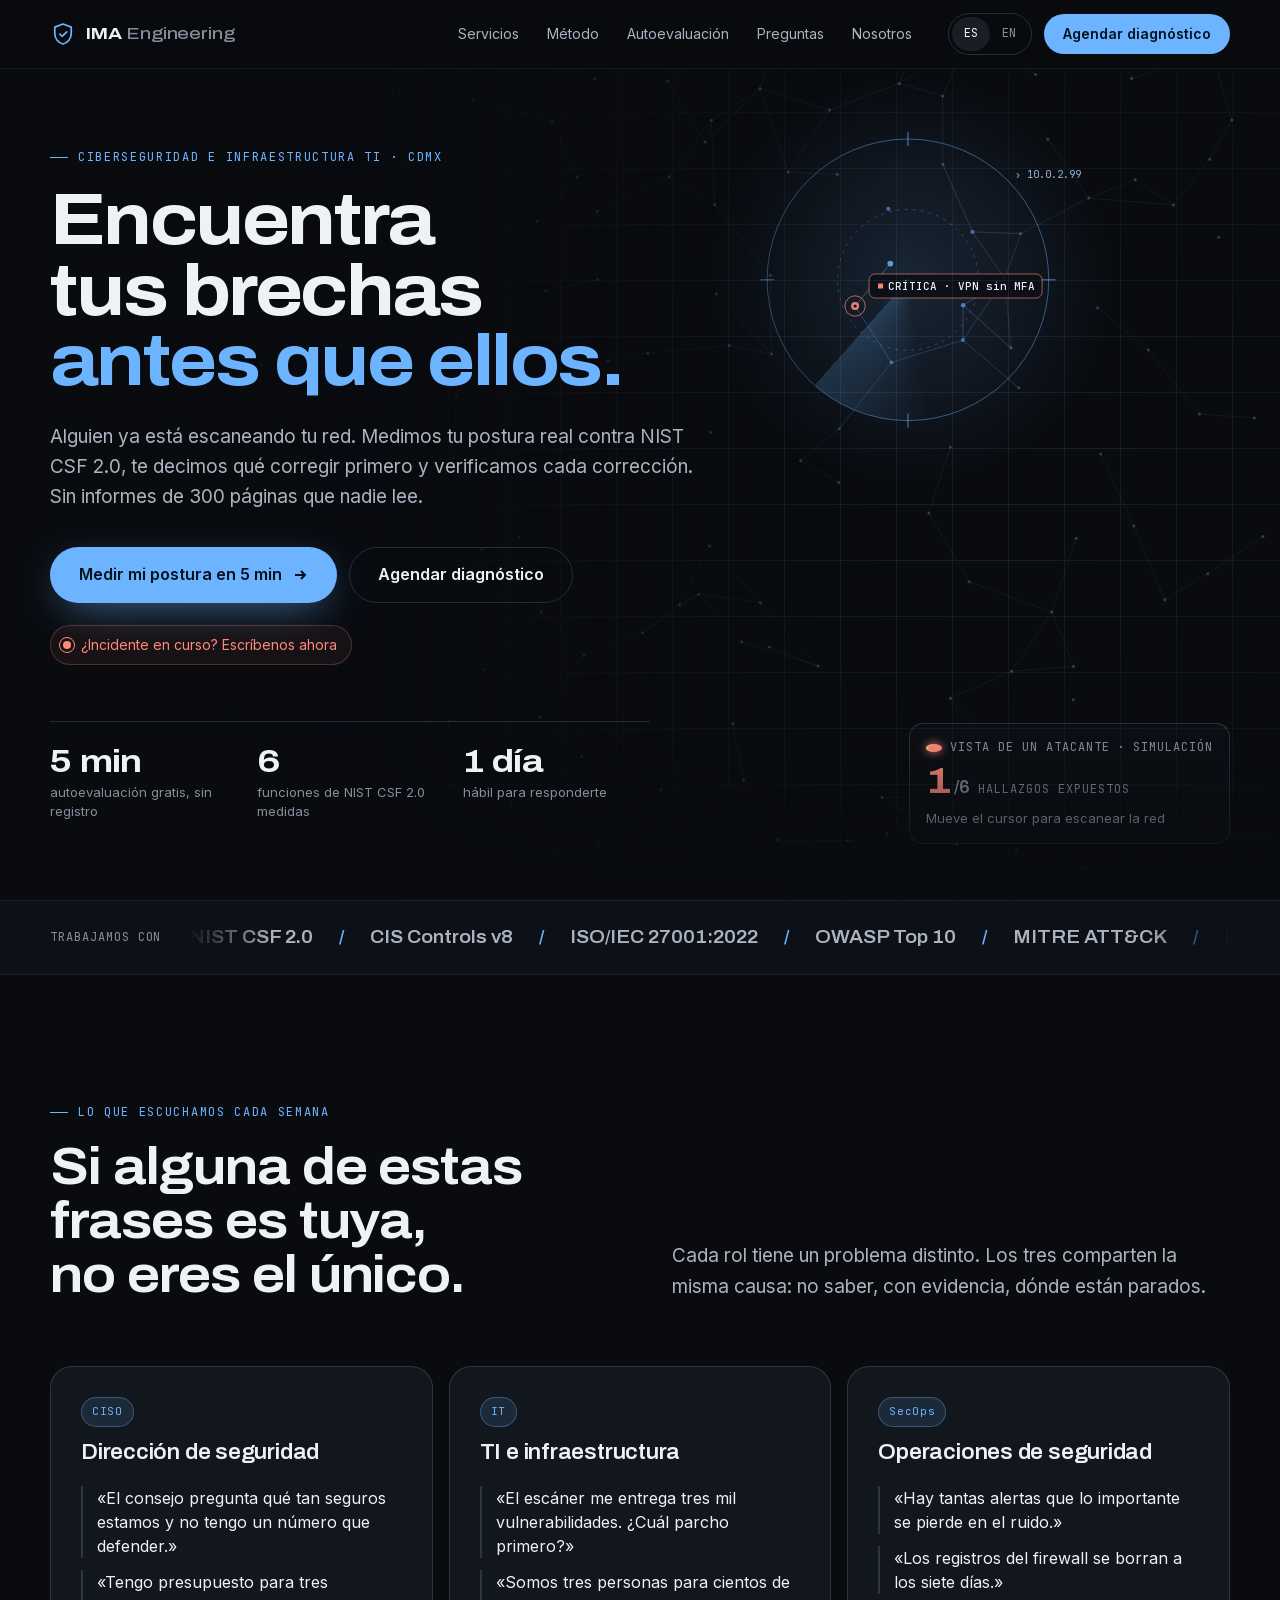
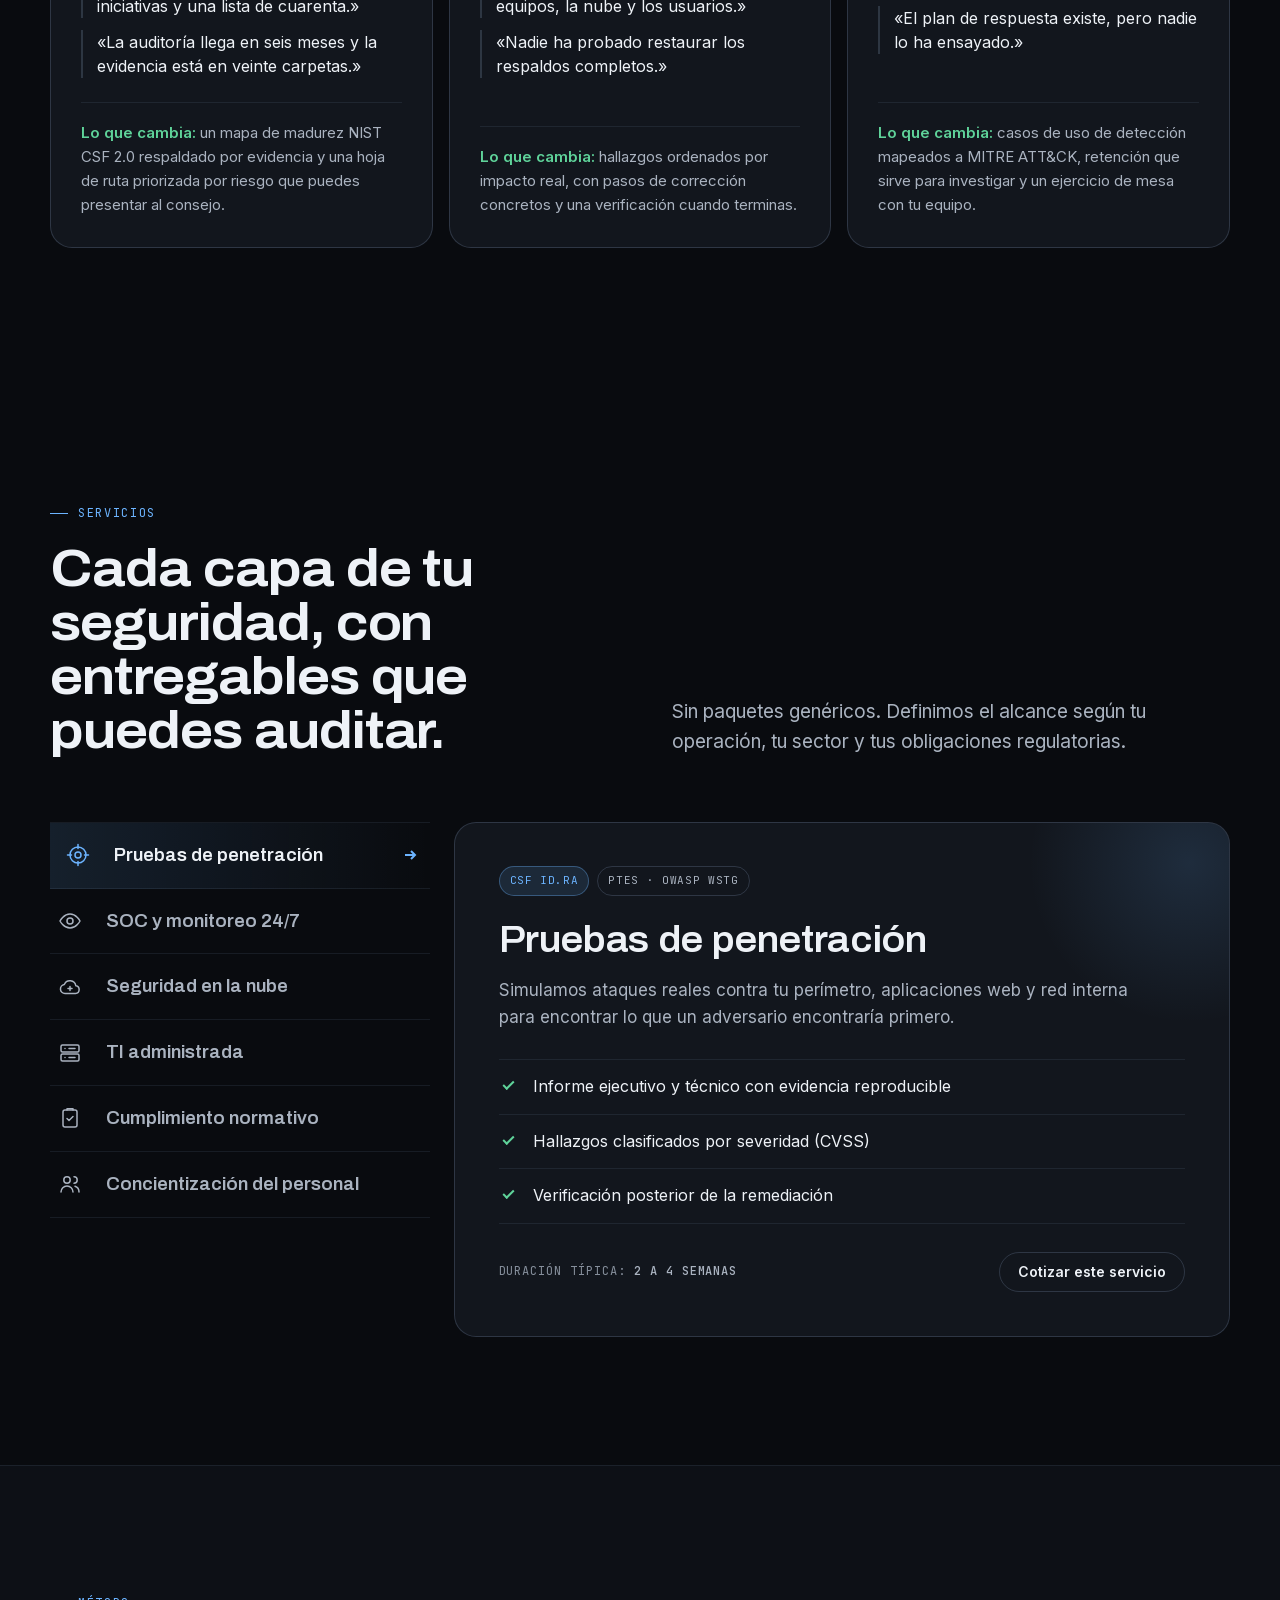
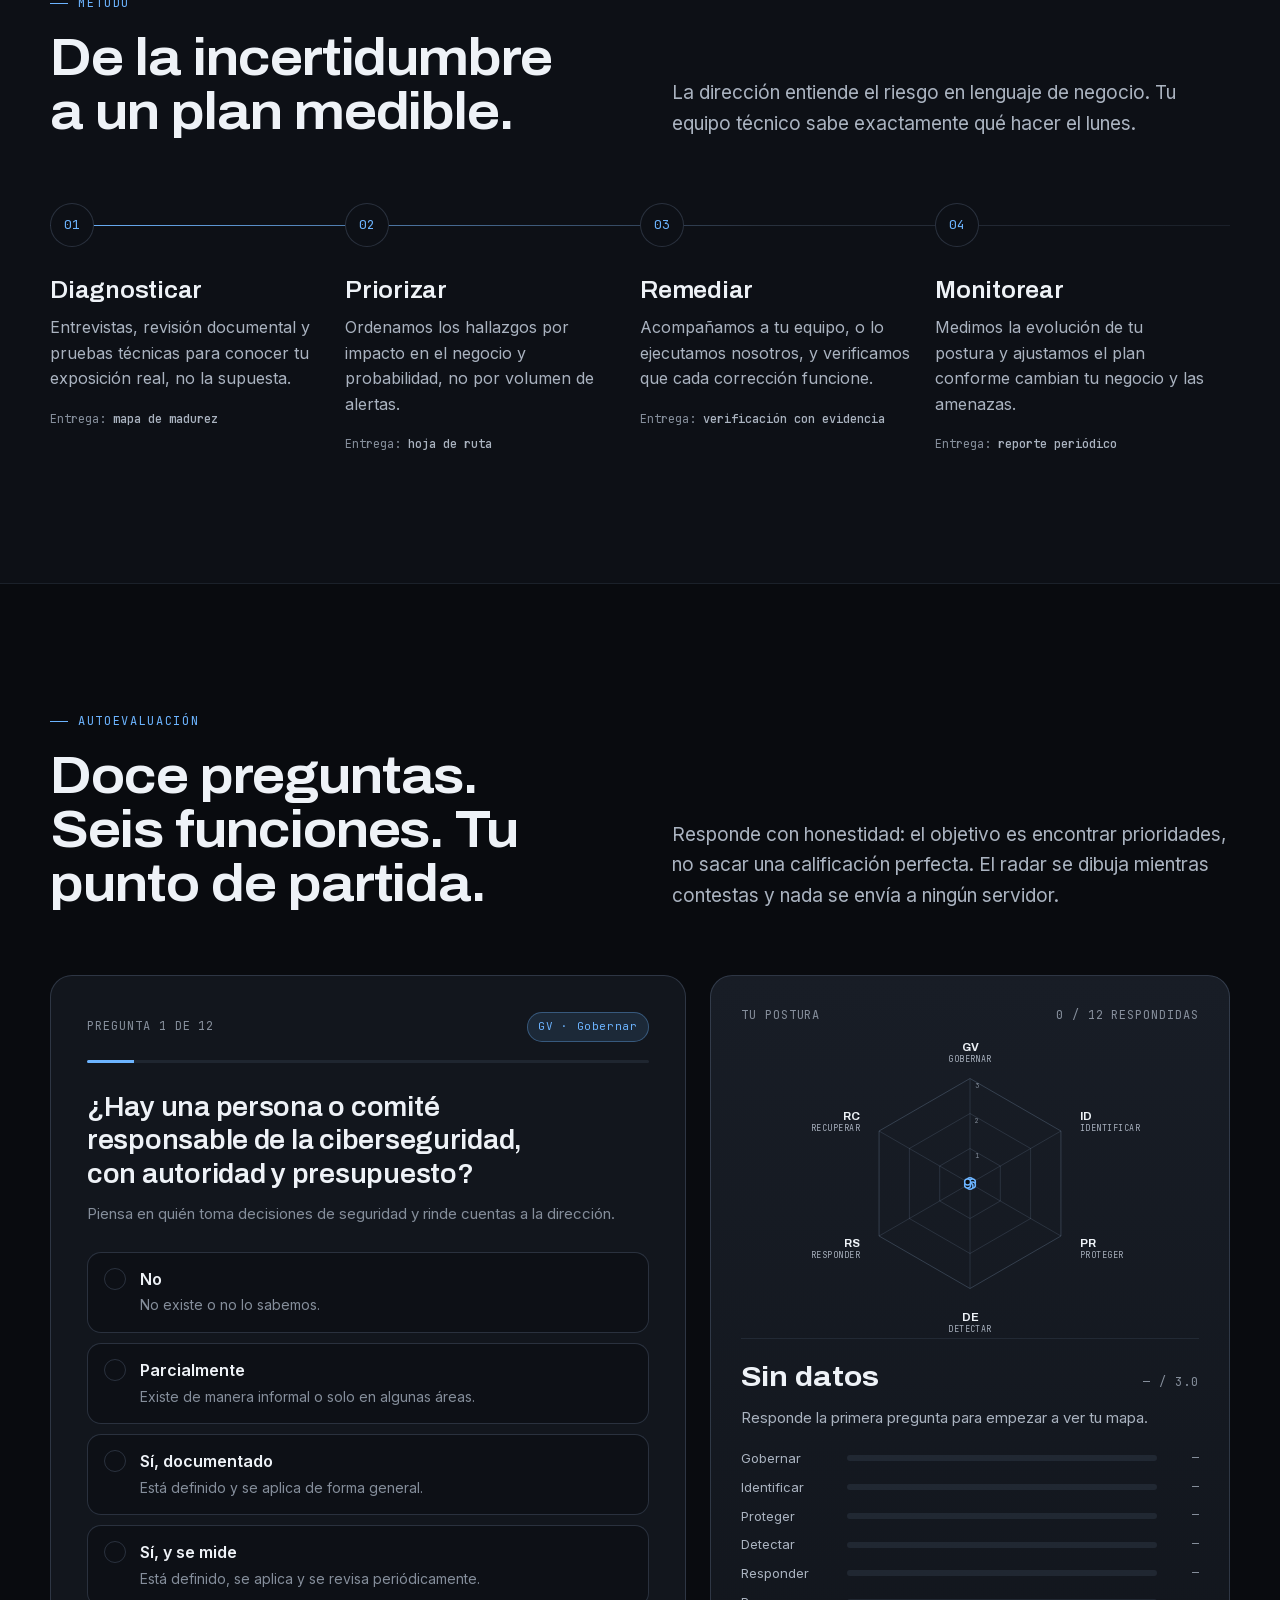
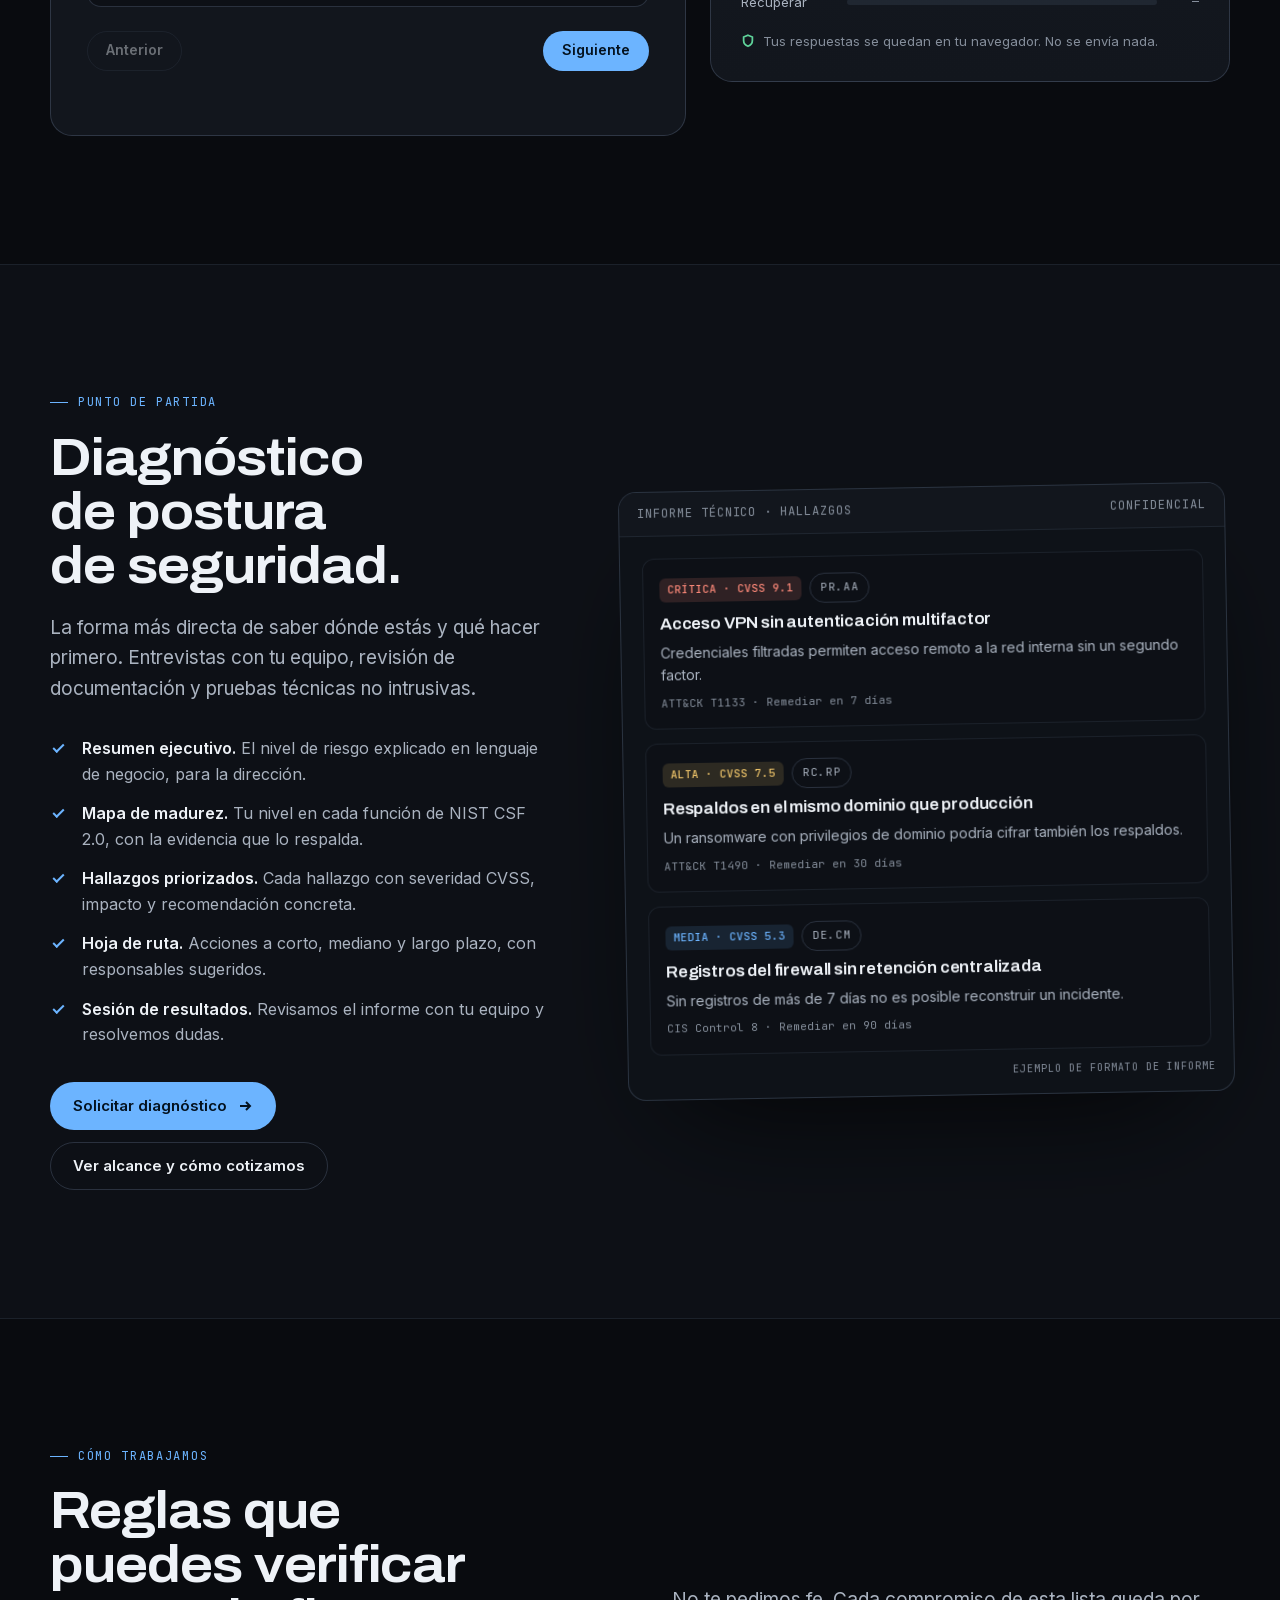
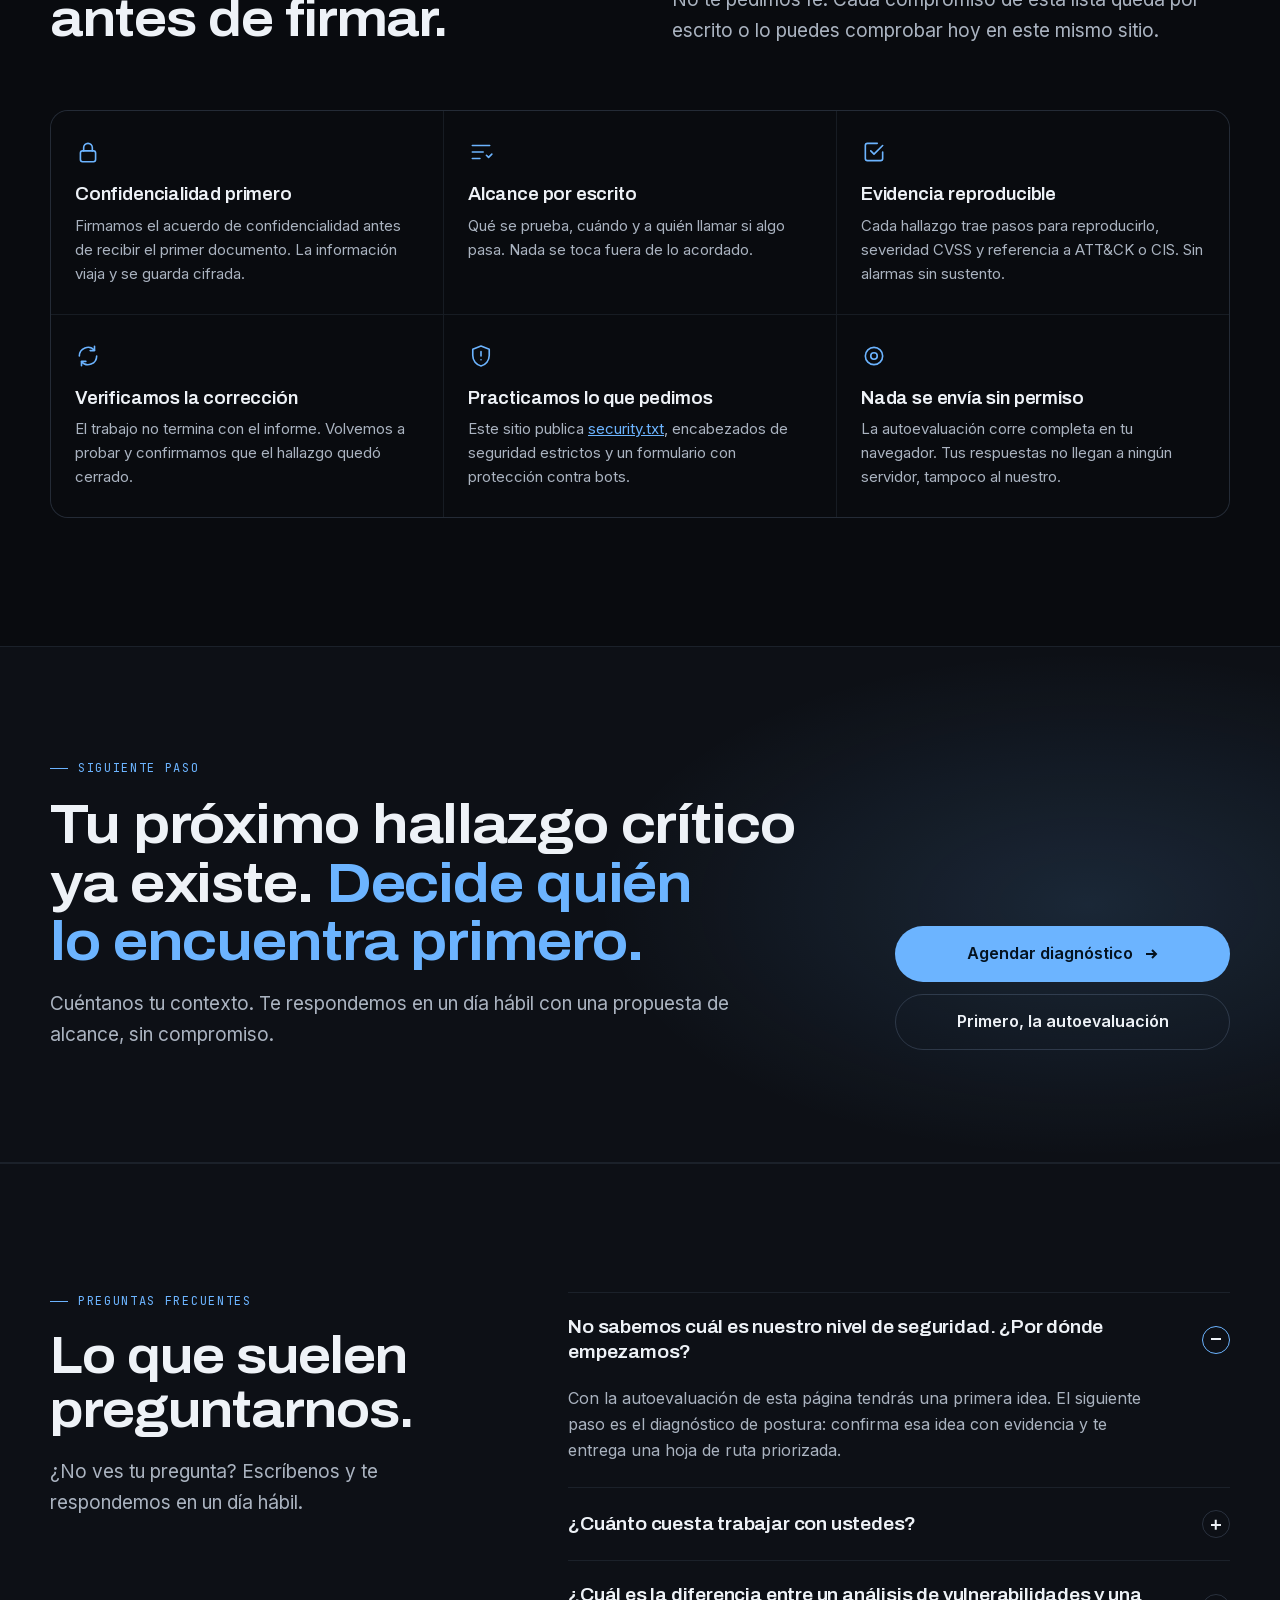
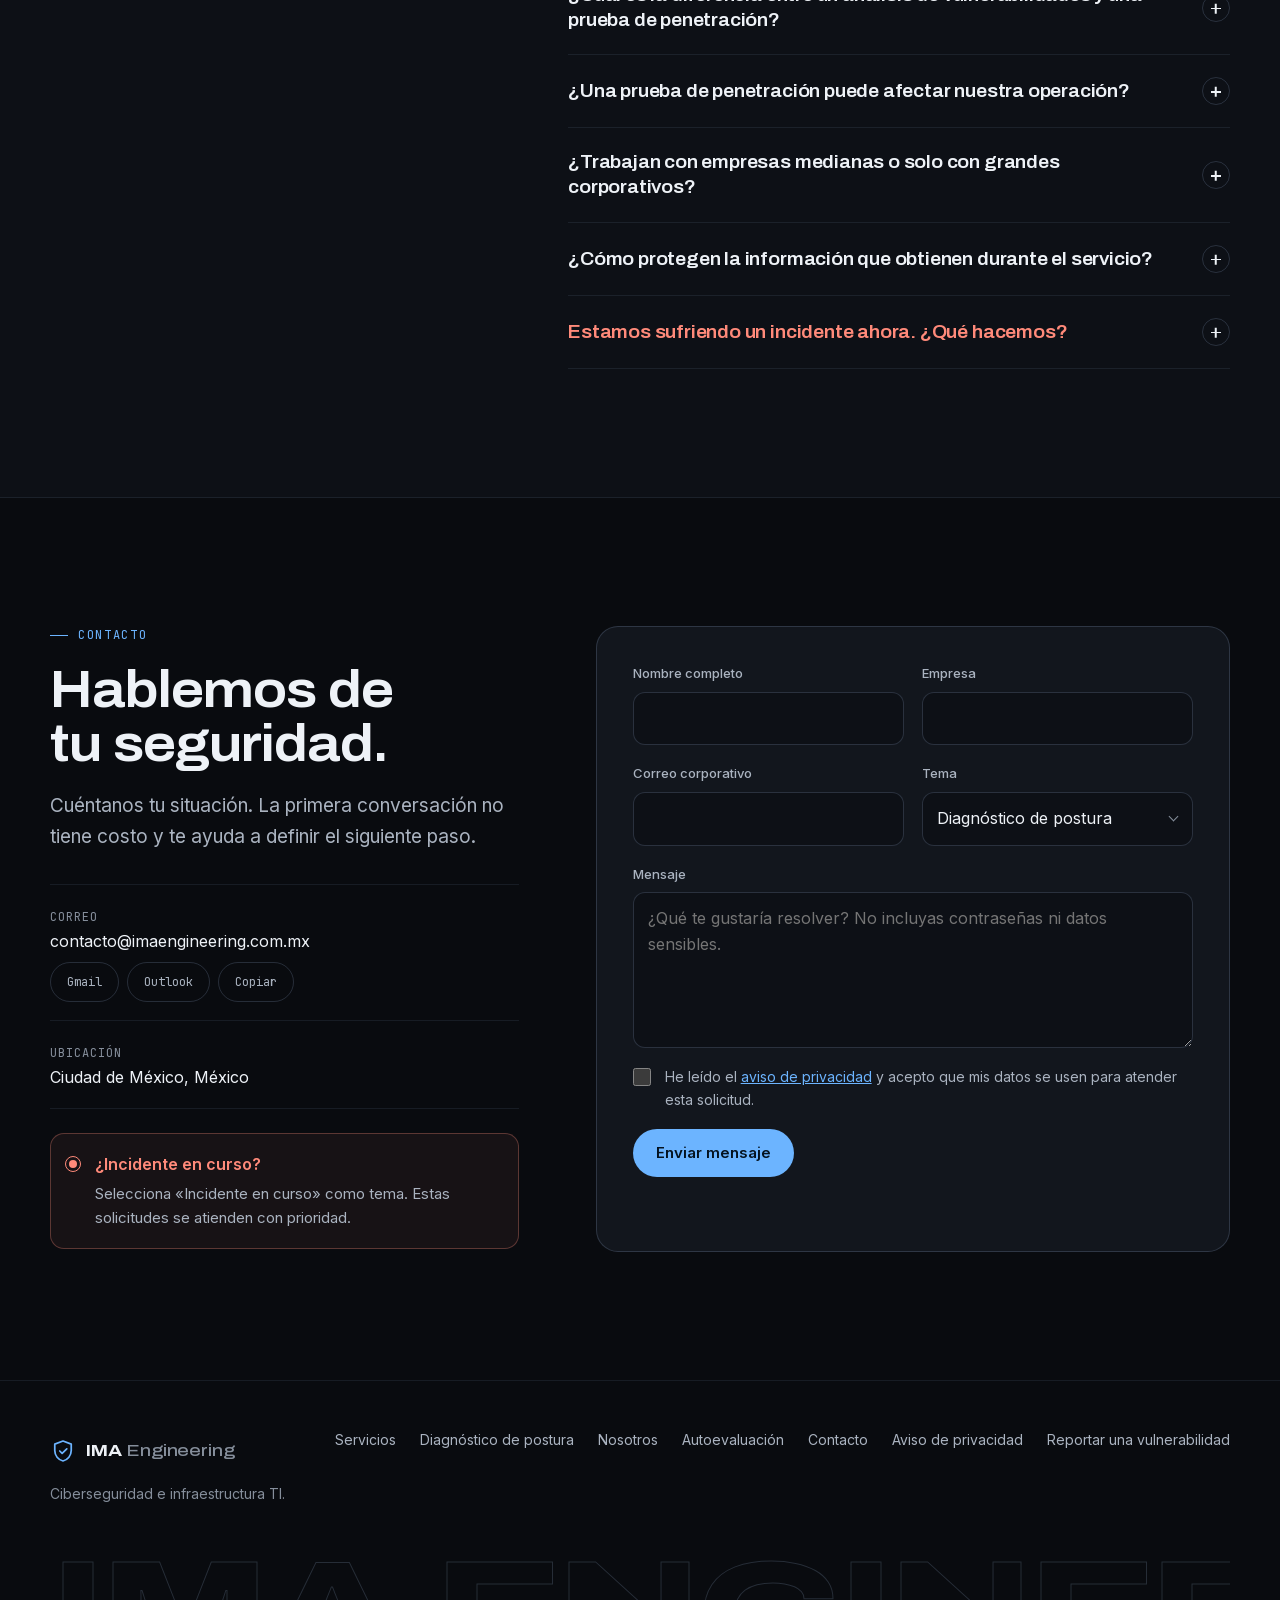
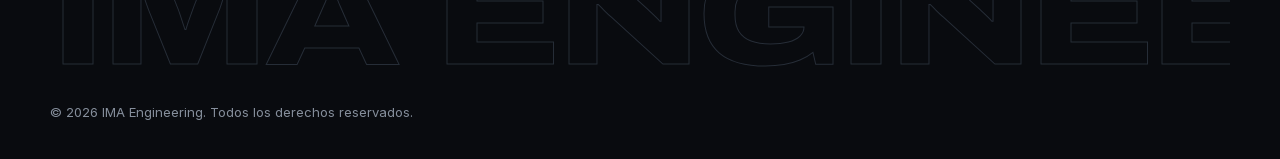
==== commit 3f05a296: "Correo: botones para abrir Gmail u Outlook además de copiar El enlace mailto no hace nada si el visi" ====
--- a/index.html
+++ b/index.html
@@ -24,8 +24,8 @@
   <meta property="og:image:height" content="630">
   <meta name="twitter:card" content="summary_large_image">
 
-  <link rel="stylesheet" href="/assets/css/styles.css?v=20261117">
-  <script src="/assets/js/app.js?v=20261117" defer></script>
+  <link rel="stylesheet" href="/assets/css/styles.css?v=20261117b">
+  <script src="/assets/js/app.js?v=20261117b" defer></script>
 
   <script type="application/ld+json">
   {
@@ -466,7 +466,11 @@
         <div class="info">
           <div class="info-row">
             <div><span class="mono-label" data-i18n="c.email">Correo</span><a class="val" id="email-val" href="mailto:contacto@imaengineering.com.mx">contacto@imaengineering.com.mx</a></div>
-            <button type="button" class="copy" id="copy-email" data-i18n="c.copy">Copiar</button>
+            <div class="mail-opts" role="group" aria-label="Escribir el correo con">
+              <a class="copy" href="https://mail.google.com/mail/?view=cm&amp;fs=1&amp;to=contacto@imaengineering.com.mx" target="_blank" rel="noopener">Gmail</a>
+              <a class="copy" href="https://outlook.office.com/mail/deeplink/compose?to=contacto@imaengineering.com.mx" target="_blank" rel="noopener">Outlook</a>
+              <button type="button" class="copy" id="copy-email" data-i18n="c.copy">Copiar</button>
+            </div>
           </div>
           <div class="info-row">
             <div><span class="mono-label" data-i18n="c.loc">Ubicación</span><span class="val" data-i18n="c.locv">Ciudad de México, México</span></div>
--- a/assets/css/styles.css
+++ b/assets/css/styles.css
@@ -563,6 +563,8 @@
 .info-row a.val:hover { color: var(--accent); }
 .copy { min-height: 40px; padding: 6px 16px; border: 1px solid var(--line-2); border-radius: 999px; background: transparent; font-family: var(--mono); font-size: .75rem; color: var(--text-2); cursor: pointer; }
 .copy:hover { border-color: var(--accent); color: var(--text); }
+.mail-opts { display: flex; flex-wrap: wrap; gap: 8px; }
+a.copy { display: inline-flex; align-items: center; text-decoration: none; }
 .incident-box { display: grid; grid-template-columns: 12px minmax(0, 1fr); gap: 14px; margin-top: 24px; padding: 18px; border: 1px solid rgba(255, 138, 122, .3); border-radius: var(--radius); background: rgba(255, 138, 122, .06); }
 .incident-box .pulse { margin-top: 8px; }
 .incident-title { color: var(--alert); font-weight: 600; }
